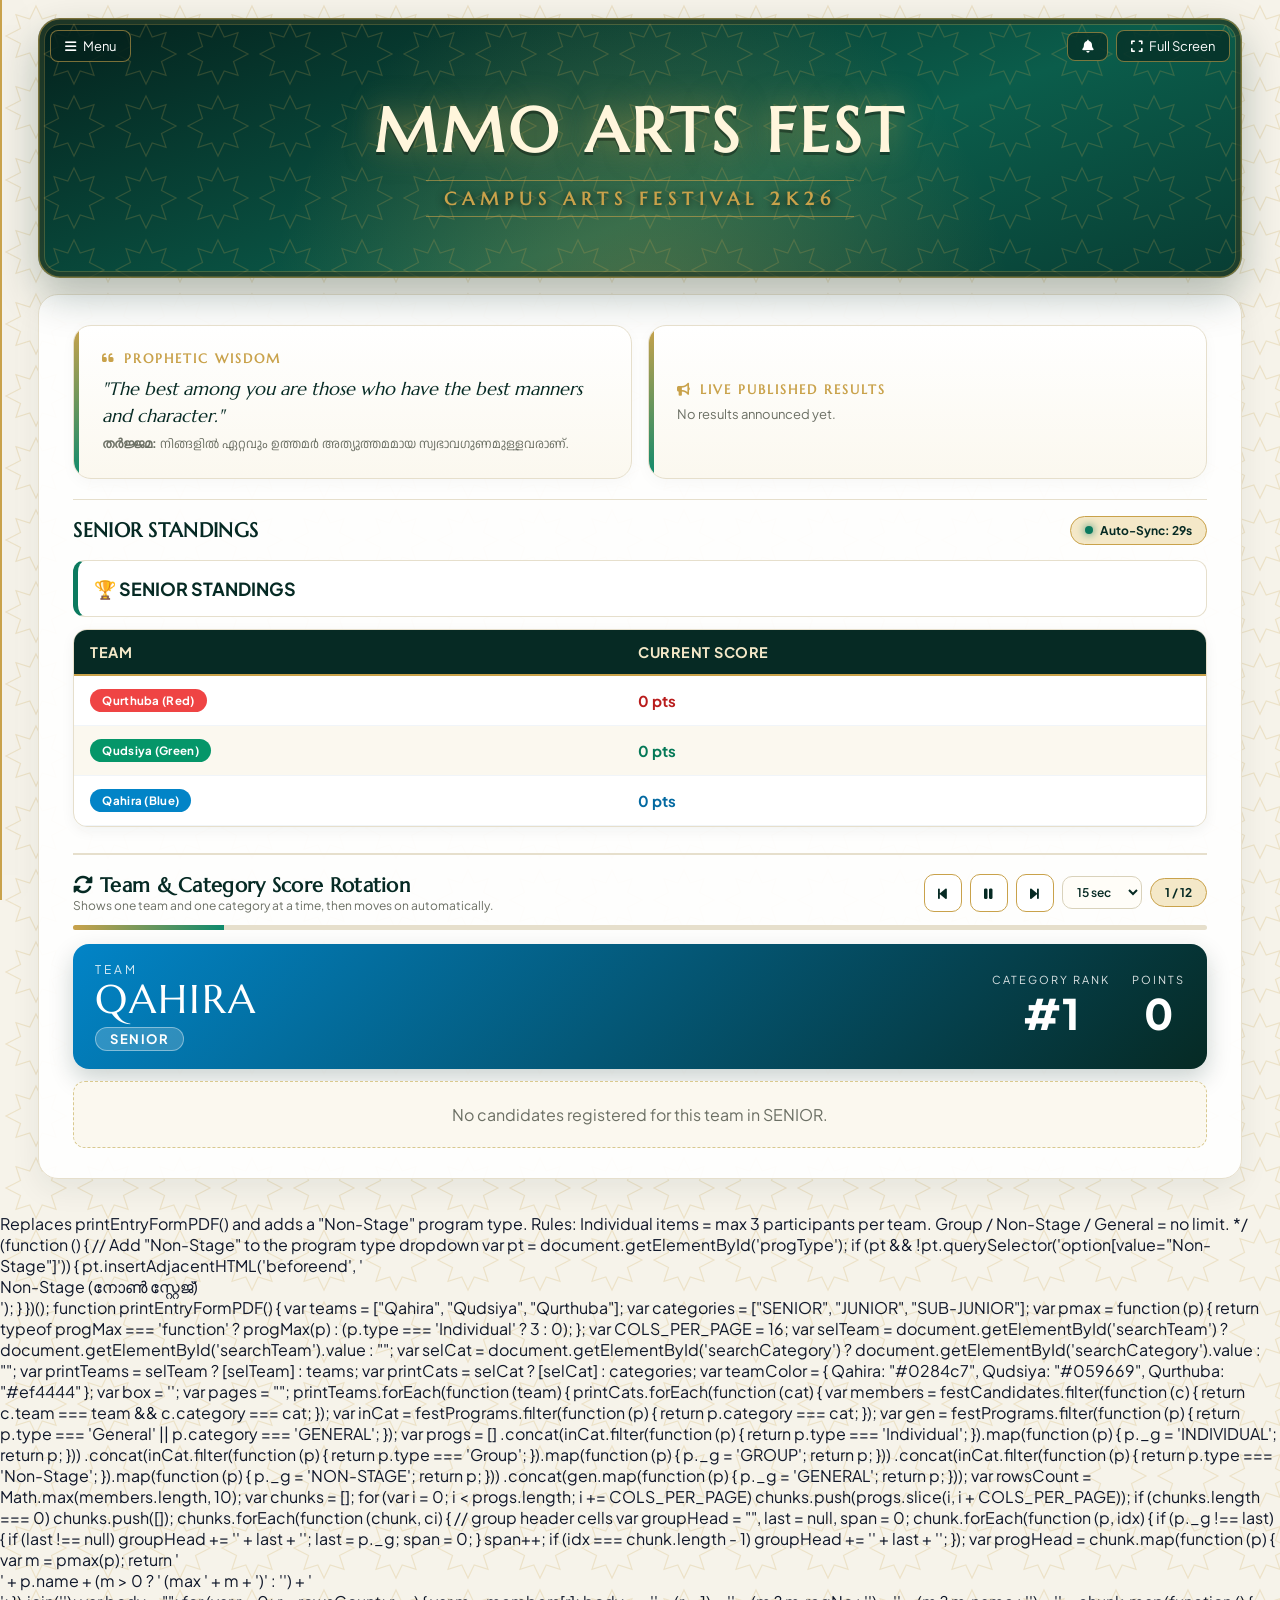
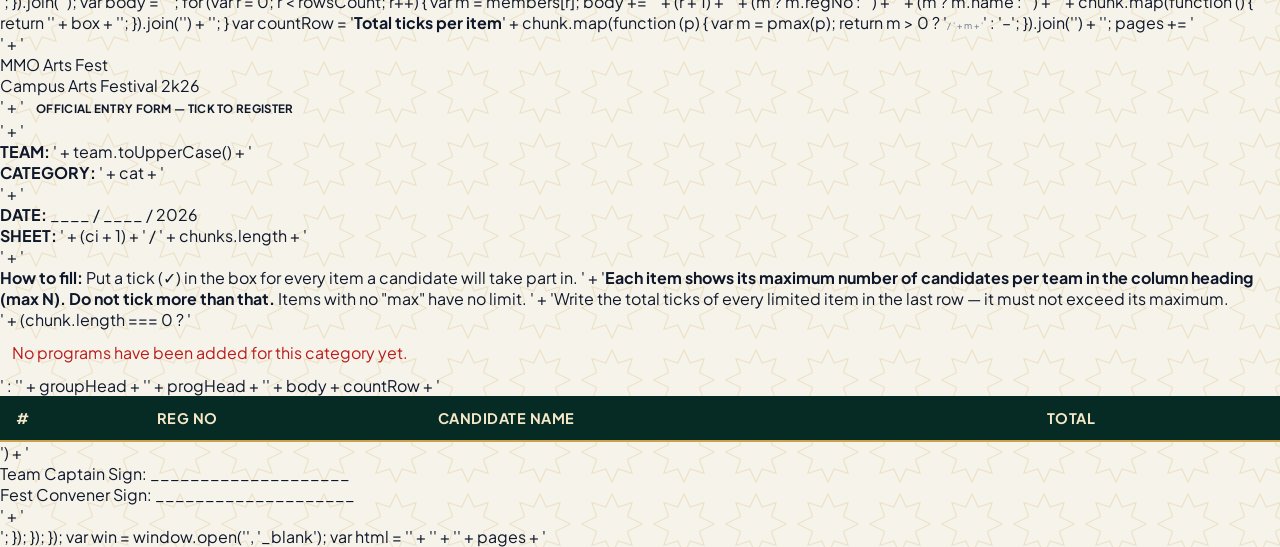
==== fest-site.html @ 20233832 "Add files via upload" ====
<!DOCTYPE html>
<html lang="en">
<head>
  <meta charset="UTF-8" />
  <meta name="viewport" content="width=device-width, initial-scale=1.0, maximum-scale=1.0, user-scalable=no" />
  <title>MMO Arts Fest 2k26</title>
  <link href="https://fonts.googleapis.com/css2?family=Anek+Malayalam:wght@700;800&family=Cinzel:wght@700&family=Gayathri:wght@700&family=Poppins:wght@300;400;500;600;700;800&display=swap" rel="stylesheet">
  <link rel="stylesheet" href="https://cdnjs.cloudflare.com/ajax/libs/font-awesome/6.5.0/css/all.min.css">
  <style>
@font-face{font-family:'CustomFestFont';src:url('custom-font.ttf') format('truetype'),url('ML-TTRavivarma.ttf') format('truetype');font-weight:bold;font-style:normal}
:root{--bg-main:#f8fafc;--bg-white:#fff;--panel-bg:#fff;--card-bg:#f1f5f9;--navy-dark:#0f172a;--navy-main:#1e3a8a;--navy-light:#0284c7;--navy-soft:#e0f2fe;--emerald-main:#059669;--emerald-light:#10b981;--border-color:#e2e8f0;--text-dark:#0f172a;--text-muted:#64748b;--team-qurthuba:#ef4444;--team-qudsiya:#059669;--team-qahira:#0284c7}
*{box-sizing:border-box;font-family:'Poppins',sans-serif;margin:0;padding:0}
html,body{width:100vw;min-height:100vh;background:var(--bg-main);color:var(--text-dark);overflow-x:hidden}
.app-wrapper{width:100vw;min-height:100vh;padding:14px;display:flex;flex-direction:column;max-width:1200px;margin:0 auto}
.top-header{position:relative;width:100%;min-height:180px;border-radius:16px;overflow:hidden;margin-bottom:16px;box-shadow:0 10px 30px rgba(15,23,42,.12);display:flex;flex-direction:column;align-items:center;justify-content:center;background:linear-gradient(135deg,rgba(15,23,42,.9) 0%,rgba(30,58,138,.85) 55%,rgba(6,78,59,.9) 100%),url('title-logo.png') center/cover no-repeat;color:#fff;border:1px solid var(--border-color);padding:25px 12px}
.header-controls{position:absolute;top:12px;left:12px;right:12px;display:flex;justify-content:space-between;align-items:center;z-index:10}
.icon-btn{font-size:13px;color:#fff;cursor:pointer;background:rgba(15,23,42,.55);padding:7px 14px;border-radius:8px;border:1px solid rgba(255,255,255,.3);transition:all .2s ease;display:flex;align-items:center;gap:7px;backdrop-filter:blur(8px)}
.icon-btn:hover{background:#fff;color:var(--navy-dark);font-weight:700}
.title-banner{text-align:center;margin-top:15px;z-index:2;display:flex;flex-direction:column;align-items:center}
.fest-title-malayalam{font-family:'CustomFestFont','Gayathri','Anek Malayalam',sans-serif;font-size:42px;font-weight:800;color:#fff;letter-spacing:1.5px;line-height:1.2;text-shadow:0 4px 18px rgba(0,0,0,.8),0 0 25px rgba(56,189,248,.6);margin:0}
.sub-fest-title{font-size:14px;font-weight:700;color:#38bdf8;letter-spacing:4px;text-transform:uppercase;margin-top:6px;font-family:'Cinzel',serif;text-shadow:0 2px 8px rgba(0,0,0,.8)}
.side-drawer{height:100%;width:0;position:fixed;z-index:1000;top:0;left:0;background:#fff;overflow-x:hidden;transition:.3s;padding-top:60px;box-shadow:10px 0 30px rgba(0,0,0,.15);border-right:1px solid var(--border-color)}
.side-drawer a{padding:15px 24px;text-decoration:none;font-size:14.5px;color:var(--navy-dark);display:flex;align-items:center;gap:12px;font-weight:600;border-bottom:1px solid #f1f5f9;transition:.2s}
.side-drawer a:hover{background:var(--navy-soft);color:var(--navy-main);padding-left:28px}
.side-drawer .close-btn{position:absolute;top:12px;right:20px;font-size:28px;color:var(--navy-dark);cursor:pointer}
.overlay{position:fixed;display:none;width:100vw;height:100vh;top:0;left:0;background:rgba(15,23,42,.5);z-index:999;backdrop-filter:blur(3px)}
.view-panel{display:none;background:var(--panel-bg);border-radius:16px;padding:22px;border:1px solid var(--border-color);box-shadow:0 4px 20px rgba(15,23,42,.05);margin-bottom:16px;width:100%}
.view-panel.active{display:block!important;animation:fadeIn .3s ease}
@keyframes fadeIn{from{opacity:0;transform:translateY(4px)}to{opacity:1;transform:translateY(0)}}
.dashboard-split{display:grid;grid-template-columns:repeat(auto-fit,minmax(300px,1fr));gap:16px;margin-bottom:20px}
.dashboard-card{background:var(--bg-white);color:var(--text-dark);padding:20px;border-radius:14px;border:1px solid var(--border-color);display:flex;flex-direction:column;justify-content:center;min-height:120px;box-shadow:0 4px 15px rgba(0,0,0,.03);position:relative;overflow:hidden}
.dashboard-card::after{content:"";position:absolute;top:0;left:0;width:4px;height:100%;background:linear-gradient(135deg,var(--navy-light),var(--emerald-main))}
.dashboard-card h4{font-size:13px;color:var(--navy-main);margin-bottom:8px;text-transform:uppercase;letter-spacing:1px;display:flex;align-items:center;gap:8px;font-weight:700}
.quote-text{font-size:13.5px;font-style:italic;line-height:1.5;margin-bottom:6px;color:#334155}
.quote-translation{font-size:12.5px;color:var(--text-muted);line-height:1.4;font-family:'Anek Malayalam',sans-serif}
.result-program{font-size:16px;font-weight:700;color:var(--navy-dark)}
.result-cat{font-size:12.5px;color:var(--emerald-main);font-weight:600;margin:3px 0}
.result-winner{font-size:13.5px;color:#1e293b}
.official-tabs{display:flex;gap:8px;margin-bottom:20px;overflow-x:auto;padding-bottom:8px;border-bottom:2px solid #f1f5f9}
.tab-btn{background:#f8fafc;color:var(--text-muted);border:1px solid var(--border-color);padding:9px 18px;border-radius:10px;cursor:pointer;font-size:13.5px;font-weight:600;white-space:nowrap;transition:.2s}
.tab-btn.active,.tab-btn:hover{background:var(--navy-main);color:#fff;border-color:var(--navy-main);box-shadow:0 4px 12px rgba(30,58,138,.2)}
.official-tab-content{display:none}
.official-tab-content.active{display:block}
.team-badge-qurthuba{background:#fee2e2;color:#b91c1c;border:1px solid #fca5a5}
.team-badge-qudsiya{background:#d1fae5;color:#047857;border:1px solid #6ee7b7}
.team-badge-qahira{background:#e0f2fe;color:#0369a1;border:1px solid #7dd3fc}
.table-responsive{width:100%;overflow-x:auto;margin-top:12px;border-radius:12px;border:1px solid var(--border-color);background:var(--bg-white)}
table{width:100%;border-collapse:collapse;text-align:left}
th,td{border-bottom:1px solid #f1f5f9;padding:12px 14px;font-size:13.5px}
th{background:#f8fafc;color:var(--navy-main);font-weight:700;text-transform:uppercase;font-size:11.5px;letter-spacing:.5px}
tr:nth-child(even){background:#fafafa}
tr:hover{background:#f0fdf4}
.matrix-table th,.matrix-table td{border:1px solid var(--border-color);text-align:center;white-space:nowrap}
.matrix-table th.sticky-col,.matrix-table td.sticky-col{position:sticky;left:0;background:#fff;z-index:2;text-align:left}
.matrix-table th.sticky-col{background:#f8fafc;z-index:3}
.matrix-table tr:hover td.sticky-col{background:#f0fdf4}
.form-grid{display:grid;grid-template-columns:repeat(auto-fit,minmax(210px,1fr));gap:12px;margin-bottom:12px}
.search-row{display:flex;gap:10px;flex-wrap:wrap;margin-bottom:15px}
.search-row input,.search-row select{flex:1;min-width:150px}
input,select,textarea{width:100%;padding:10px 14px;margin-bottom:12px;background:#fff;border:1.5px solid #cbd5e1;color:var(--navy-dark);border-radius:8px;font-size:13.5px;outline:none;transition:.2s}
input:focus,select:focus,textarea:focus{border-color:var(--navy-light);box-shadow:0 0 8px rgba(2,132,199,.2)}
button.btn{width:100%;padding:11px;background:var(--navy-main);color:#fff;border:none;border-radius:8px;font-weight:600;cursor:pointer;font-size:13.5px;margin-bottom:8px;transition:all .2s}
button.btn:hover{background:var(--navy-dark);transform:translateY(-1px)}
button.btn-success{background:var(--emerald-main);color:#fff}
button.btn-success:hover{background:#047857}
button.btn-danger{background:#ef4444;color:#fff}
button.btn-danger:hover{background:#dc2626}
.badge{display:inline-block;padding:4px 12px;border-radius:12px;font-size:11.5px;font-weight:700}
.report-box{background:#f8fafc;padding:18px;border-radius:12px;margin-bottom:16px;border:1px solid var(--border-color)}
.badge-timer{background:var(--navy-soft);border:1px solid #bae6fd;color:var(--navy-main);padding:6px 14px;border-radius:20px;font-size:12px;font-weight:700;display:inline-flex;align-items:center;gap:7px}
.live-pulse{width:8px;height:8px;background:var(--emerald-main);border-radius:50%;display:inline-block;box-shadow:0 0 8px var(--emerald-main)}
.poster-modal{position:fixed;top:0;left:0;width:100vw;height:100vh;background:rgba(15,23,42,.85);z-index:2000;display:none;align-items:center;justify-content:center;padding:14px;backdrop-filter:blur(5px)}
.poster-modal-dialog{background:#fff;width:100%;max-width:1000px;max-height:92vh;border-radius:16px;overflow-y:auto;box-shadow:0 25px 50px -12px rgba(0,0,0,.35);display:flex;flex-direction:column;position:relative}
.poster-modal-header{padding:16px 20px;border-bottom:1px solid var(--border-color);display:flex;justify-content:space-between;align-items:center;position:sticky;top:0;background:#fff;z-index:10}
.poster-modal-body{padding:20px;display:grid;grid-template-columns:1fr 1fr;gap:20px}
@media(max-width:820px){.poster-modal-body{grid-template-columns:1fr}}
.model-selector-bar{display:grid;grid-template-columns:repeat(auto-fit,minmax(90px,1fr));gap:8px;margin-bottom:14px}
.model-btn{padding:8px 6px;font-size:12px;font-weight:700;border:1.5px solid #cbd5e1;border-radius:8px;background:#f8fafc;color:var(--navy-dark);cursor:pointer;text-align:center;transition:all .2s ease}
.model-btn.active{border-color:var(--navy-main);background:var(--navy-main);color:#fff;box-shadow:0 4px 10px rgba(30,58,138,.25)}
.preview-stage{background:#0f172a;border-radius:12px;padding:12px;display:flex;flex-direction:column;align-items:center;justify-content:center}
#posterCanvas{max-width:100%;height:auto;max-height:480px;border-radius:8px;box-shadow:0 10px 25px rgba(0,0,0,.4)}

</style>
  <style>
/* Meelad Fest 2k26 visual upgrade. Link this file after your existing styles. */
@import url('https://fonts.googleapis.com/css2?family=Marcellus&family=Plus+Jakarta+Sans:wght@400;500;600;700;800&display=swap');

:root {
  --bg-main: #f6f3ea;
  --navy-dark: #062a24;
  --navy-main: #0b5d4b;
  --navy-light: #0e8a6d;
  --navy-soft: #e3f3ec;
  --emerald-main: #0b7a5f;
  --gold: #c9a24b;
  --gold-soft: #f4e8c8;
  --border-color: #e6dfcc;
  --text-muted: #6b6f64;
  --star: url("data:image/svg+xml,%3Csvg xmlns='http://www.w3.org/2000/svg' width='72' height='72' viewBox='0 0 72 72'%3E%3Cpath d='M36 6l6.2 13.1L56 14.6l-4.5 13.9L66 36l-14.5 7.5L56 57.4l-13.8-4.5L36 66l-6.2-13.1L16 57.4l4.5-13.9L6 36l14.5-7.5L16 14.6l13.8 4.5z' fill='none' stroke='%23c9a24b' stroke-opacity='.22' stroke-width='1.2'/%3E%3C/svg%3E");
}

* { font-family: 'Plus Jakarta Sans', 'Poppins', sans-serif; }
html, body {
  background-color: var(--bg-main);
  background-image: var(--star);
  background-size: 72px 72px;
}

/* ---------- Header: the one bold moment ---------- */
.top-header {
  min-height: 230px;
  border: 0;
  border-radius: 22px;
  background:
    var(--star),
    radial-gradient(circle at 50% 120%, rgba(201,162,75,.35), transparent 55%),
    linear-gradient(160deg, #04211c 0%, #0b5d4b 60%, #083d33 100%),
    url('title-logo.png') center/cover no-repeat;
  background-size: 72px 72px, auto, auto, cover;
  box-shadow: 0 18px 40px rgba(6,42,36,.28), inset 0 0 0 1.5px rgba(201,162,75,.55), inset 0 0 0 6px rgba(6,42,36,.6), inset 0 0 0 7px rgba(201,162,75,.3);
}
.fest-title-malayalam {
  font-family: 'Marcellus', serif;
  text-transform: uppercase;
  letter-spacing: 4px;
  font-size: clamp(34px, 8vw, 62px);
  color: #fff6dc;
  text-shadow: 0 3px 0 rgba(0,0,0,.35), 0 0 30px rgba(201,162,75,.55);
}
.sub-fest-title {
  font-family: 'Marcellus', serif;
  color: var(--gold);
  font-size: clamp(13px, 3.4vw, 18px);
  letter-spacing: 6px;
  padding: 6px 18px;
  border-top: 1px solid rgba(201,162,75,.6);
  border-bottom: 1px solid rgba(201,162,75,.6);
  margin-top: 12px;
}
.icon-btn { border-color: rgba(201,162,75,.6); background: rgba(4,33,28,.6); }
.icon-btn:hover { background: var(--gold); color: #062a24; }

/* ---------- Drawer ---------- */
.side-drawer { background: #062a24; border-right: 2px solid var(--gold); }
.side-drawer a { color: #f4e8c8; border-bottom: 1px solid rgba(201,162,75,.18); }
.side-drawer a:hover { background: rgba(201,162,75,.15); color: #fff; }
.side-drawer .close-btn { color: var(--gold); }

/* ---------- Panels & cards ---------- */
.view-panel {
  border: 1px solid var(--border-color);
  border-radius: 20px;
  background: rgba(255,255,255,.92);
  box-shadow: 0 10px 30px rgba(6,42,36,.07);
}
.dashboard-card {
  border-radius: 18px;
  border: 1px solid var(--border-color);
  background: linear-gradient(180deg, #fff, #fbf8ef);
}
.dashboard-card::after { width: 5px; background: linear-gradient(var(--gold), var(--navy-light)); }
.dashboard-card h4 { color: var(--gold); font-family: 'Marcellus', serif; letter-spacing: 2px; }
.quote-text { font-family: 'Marcellus', serif; font-size: 16px; color: var(--navy-dark); }
h3 { font-family: 'Marcellus', serif; letter-spacing: .3px; }

/* ---------- Tabs & buttons ---------- */
.tab-btn { background: #fff; border-radius: 999px; }
.tab-btn.active, .tab-btn:hover {
  background: var(--navy-main);
  border-color: var(--gold);
  box-shadow: 0 6px 14px rgba(11,93,75,.28);
}
button.btn { background: linear-gradient(135deg, var(--navy-main), var(--navy-light)); border-radius: 10px; letter-spacing: .2px; }
button.btn:hover { background: linear-gradient(135deg, var(--navy-dark), var(--navy-main)); box-shadow: 0 8px 18px rgba(6,42,36,.25); }
button.btn-success { background: linear-gradient(135deg, #b8902f, var(--gold)); color: #1d1500; }
button.btn-success:hover { background: linear-gradient(135deg, #a07d24, #b8902f); }
button:focus-visible, input:focus-visible, select:focus-visible, a:focus-visible { outline: 3px solid var(--gold); outline-offset: 2px; }

/* ---------- Inputs ---------- */
input, select, textarea { border: 1.5px solid #d9d2bb; background: #fffdf8; border-radius: 10px; }
input:focus, select:focus, textarea:focus { border-color: var(--gold); box-shadow: 0 0 0 4px rgba(201,162,75,.2); }
.report-box { background: #fbf8ef; border: 1px dashed #d9c98f; border-radius: 16px; }

/* ---------- Tables ---------- */
.table-responsive { border-radius: 14px; border: 1px solid var(--border-color); box-shadow: 0 4px 14px rgba(6,42,36,.05); }
th { background: var(--navy-dark); color: var(--gold-soft); border-bottom: 2px solid var(--gold); }
tr:nth-child(even) { background: #fbf8ef; }
tr:hover { background: var(--navy-soft); }
.matrix-table th, .matrix-table td { border-color: #eee7d2; }
.matrix-table th.sticky-col { background: var(--navy-dark); }
.matrix-table td.sticky-col { background: #fff; }

/* ---------- Badges: team colours made richer ---------- */
.badge { border-radius: 999px; padding: 4px 12px; letter-spacing: .3px; }
.team-badge-qurthuba { background: #ef4444; color: #fff; border: 0; }
.team-badge-qudsiya  { background: #059669; color: #fff; border: 0; }
.team-badge-qahira   { background: #0284c7; color: #fff; border: 0; }
.badge-timer { background: var(--gold-soft); border-color: var(--gold); color: var(--navy-dark); }
.live-pulse { animation: pulse 1.6s ease-out infinite; }
@keyframes pulse { 0% { box-shadow: 0 0 0 0 rgba(11,122,95,.6); } 100% { box-shadow: 0 0 0 10px rgba(11,122,95,0); } }

/* ---------- Poster studio ---------- */
.poster-modal-dialog { border-radius: 20px; border: 2px solid var(--gold); }
.model-btn.active { background: var(--navy-main); border-color: var(--gold); }
.preview-stage { background: #04211c; }

@media (max-width: 600px) {
  .app-wrapper { padding: 10px; }
  .view-panel { padding: 16px; }
}
@media (prefers-reduced-motion: reduce) { .live-pulse, .view-panel.active { animation: none; } }

/* ===== Desktop / full-screen layout ===== */
html, body { width: 100%; }
.app-wrapper { max-width: none; width: 100%; padding: 18px clamp(14px, 3vw, 56px); }
@media (min-width: 1024px) {
  .top-header { min-height: 270px; }
  .view-panel { padding: 30px 34px; }
  th, td { font-size: 14.5px; padding: 13px 16px; }
  .dashboard-card { min-height: 150px; padding: 24px 28px; }
  .quote-text { font-size: 18px; }
  .result-program { font-size: 20px; }
  .form-grid { grid-template-columns: repeat(auto-fit, minmax(260px, 1fr)); }
}
@media (min-width: 1600px) { th, td { font-size: 16px; } }

/* ===== Rotation panel ===== */
.rot-btn { width: 38px; height: 38px; border-radius: 10px; border: 1px solid var(--gold); background: #fff; color: var(--navy-dark); cursor: pointer; font-size: 14px; }
.rot-btn:hover { background: var(--navy-main); color: #fff; }
.rot-progress { height: 5px; background: #e6dfcc; border-radius: 4px; overflow: hidden; margin-bottom: 14px; }
.rot-progress #rotBar { height: 100%; width: 0; background: linear-gradient(90deg, var(--gold), var(--navy-light)); transition: width 1s linear; }
.rot-wrap { max-height: 66vh; overflow: auto; }
.rot-wrap th { position: sticky; top: 0; z-index: 2; }
.rot-wrap th.sticky-col { z-index: 4; }
.rot-pl { display: block; font-size: 10px; color: var(--emerald-main); font-weight: 700; }
.rot-empty { padding: 22px; text-align: center; color: var(--text-muted); background: #fbf8ef; border-radius: 12px; border: 1px dashed #d9c98f; }

/* ===== Poster studio ===== */
.poster-modal-dialog { max-width: 1240px; }
.poster-modal-body { grid-template-columns: minmax(340px, 1fr) minmax(360px, 1fr); }
.preview-stage { position: sticky; top: 70px; align-self: start; }
.pm-box { background: #fbf8ef; border: 1px dashed #d9c98f; border-radius: 12px; padding: 12px; margin: 6px 0 12px; }
.pm-box input[type=file] { padding: 7px; margin-bottom: 8px; background: #fff; }
.pm-grid { display: grid; grid-template-columns: 1fr 1fr; gap: 8px 12px; margin-top: 8px; }
.pm-grid label { font-size: 11.5px; font-weight: 600; color: var(--text-muted); }
.pm-grid input[type=range] { padding: 0; margin: 4px 0 0; }
.pm-grid select { padding: 6px 8px; margin: 4px 0 0; }

/* ===== Entries tab & small popup ===== */
.ent-wrap { max-height: 68vh; overflow: auto; }
.ent-wrap th { position: sticky; top: 0; z-index: 2; }
.ent-wrap th.sticky-col { z-index: 4; }
.ent-cb { width: 22px; height: 22px; margin: 0; cursor: pointer; accent-color: #0b7a5f; }
.ent-cb:disabled { cursor: not-allowed; opacity: .35; }
.mini-modal { position: fixed; inset: 0; background: rgba(6,42,36,.6); z-index: 3000; display: none; align-items: center; justify-content: center; padding: 14px; backdrop-filter: blur(4px); }
.mini-card { background: #fff; border-radius: 16px; padding: 22px; width: 100%; max-width: 460px; border: 2px solid var(--gold); }

/* ===== Vertical item names (rotation / matrix) ===== */
.matrix-table th.vt { min-width: 0; width: 46px; height: 150px; padding: 8px 4px; vertical-align: bottom; background: var(--navy-dark); color: var(--gold-soft); }
.matrix-table th.vt div { writing-mode: vertical-rl; transform: rotate(180deg); margin: 0 auto; max-height: 150px; overflow: hidden; font-size: 12px; font-weight: 700; letter-spacing: .3px; text-transform: none; white-space: nowrap; }
.rot-wrap .matrix-table td { padding: 8px 6px; }
.rot-wrap .matrix-table th, .rot-wrap .matrix-table td { white-space: normal; }
.rot-wrap .matrix-table td.sticky-col { white-space: nowrap; }

/* ===== Result entry, program list, schedule ===== */
.pts-box { background: #fff; border: 1px solid var(--border-color); border-radius: 10px; padding: 8px 12px; margin-top: 4px; }
.pts-box summary { cursor: pointer; font-size: 13px; font-weight: 700; color: var(--navy-main); }
.pts-grid { display: grid; grid-template-columns: repeat(3, 1fr); gap: 8px 14px; margin-top: 10px; }
.pts-grid label { font-size: 12px; font-weight: 600; color: var(--text-muted); }
.pts-grid input { margin: 3px 0 0; padding: 6px 10px; }
#programListBox .c, #scheduleBox .c { text-align: center; }
#programListBox h3, #scheduleBox h3 { background: var(--navy-soft); border-left: 4px solid var(--gold); padding: 8px 14px; margin: 18px 0 8px; font-size: 15px; color: var(--navy-dark); border-radius: 0 8px 8px 0; }

</style>
</head>
<body>

<div id="drawerOverlay" class="overlay" onclick="closeNav()"></div>
<div id="sideNav" class="side-drawer">
  <span class="close-btn" onclick="closeNav()">&times;</span>
  <a href="javascript:void(0)" onclick="showView('dashboardView')"><i class="fa-solid fa-chart-line"></i> Category Standings</a>
  <a href="javascript:void(0)" onclick="showView('pointTableView')"><i class="fa-solid fa-trophy"></i> Point Table &amp; Leaderboard</a>
  <a href="javascript:void(0)" onclick="showView('officialView')"><i class="fa-solid fa-user-shield"></i> Official Portal (Admin)</a>
  <a href="javascript:void(0)" onclick="showView('programListView')"><i class="fa-solid fa-list-check"></i> Program List</a>
  <a href="javascript:void(0)" onclick="showView('scheduleView')"><i class="fa-solid fa-calendar-days"></i> Schedule</a>
  <a href="javascript:void(0)" onclick="showView('toppersView')"><i class="fa-solid fa-crown"></i> Toppers</a>
  <a href="javascript:void(0)" onclick="showView('notificationsView')"><i class="fa-solid fa-bell"></i> Notifications <span id="notifBadge" class="notif-badge" style="display:none"></span></a>
  <a href="javascript:void(0)" onclick="showView('teamView')"><i class="fa-solid fa-users"></i> Registered Candidates</a>
</div>

<div class="app-wrapper">
  <div class="top-header">
    <div class="header-controls">
      <div class="icon-btn" onclick="openNav()"><i class="fa-solid fa-bars"></i> Menu</div>
      <div class="icon-btn" onclick="toggleFullScreen()"><i class="fa-solid fa-expand" id="fsIcon"></i> Full Screen</div>
    </div>
    <div class="title-banner">
      <h1 class="fest-title-malayalam">MMO Arts Fest</h1>
      <div class="sub-fest-title">Campus Arts Festival 2k26</div>
    </div>
  </div>

  <!-- 1. DASHBOARD -->
  <div id="dashboardView" class="view-panel active">
    <div class="dashboard-split">
      <div class="dashboard-card">
        <h4><i class="fa-solid fa-quote-left"></i> Prophetic Wisdom</h4>
        <div id="quoteDisplay">
          <div class="quote-text">"The best among you are those who have the best manners and character."</div>
          <div class="quote-translation"><b>തർജ്ജമ:</b> നിങ്ങളിൽ ഏറ്റവും ഉത്തമർ അത്യുത്തമമായ സ്വഭാവഗുണമുള്ളവരാണ്.</div>
        </div>
      </div>
      <div class="dashboard-card">
        <h4><i class="fa-solid fa-bullhorn"></i> Live Published Results</h4>
        <div id="announcedDisplay"><div class="result-program">Loading live cloud data...</div></div>
      </div>
    </div>
    <hr style="margin:16px 0;border:0;border-top:1px solid var(--border-color);">
    <div style="display:flex;justify-content:space-between;align-items:center;margin-bottom:15px;flex-wrap:wrap;gap:10px;">
      <h3 id="displayHeaderTitle" style="color:var(--navy-dark);font-size:1.25rem;font-weight:700;">Category Marksheet Carousel</h3>
      <span class="badge-timer" id="rotatorTimerBadge"><span class="live-pulse"></span> Auto-Sync: 30s</span>
    </div>
    <div id="carouselCardContainer"><p style="color:var(--text-muted);">Synchronizing with cloud database...</p></div>
    <hr style="margin:26px 0 18px 0;border:0;border-top:2px solid var(--border-color);">
    <div style="display:flex;justify-content:space-between;align-items:center;margin-bottom:12px;flex-wrap:wrap;gap:10px;">
      <div>
        <h3 style="color:var(--navy-dark);font-size:1.25rem;font-weight:700;"><i class="fa-solid fa-rotate"></i> Team &amp; Category Score Rotation</h3>
        <p style="font-size:12px;color:var(--text-muted);">Shows one team and one category at a time, then moves on automatically.</p>
      </div>
      <div style="display:flex;gap:8px;align-items:center;flex-wrap:wrap;">
        <button class="rot-btn" onclick="rotPrev()" title="Previous"><i class="fa-solid fa-backward-step"></i></button>
        <button class="rot-btn" id="rotPauseBtn" onclick="rotTogglePause()" title="Pause / Play"><i class="fa-solid fa-pause"></i></button>
        <button class="rot-btn" onclick="rotNext()" title="Next"><i class="fa-solid fa-forward-step"></i></button>
        <select id="rotSpeed" onchange="rotSetSpeed(this.value)" style="margin:0;padding:7px 10px;width:auto;font-size:12px;font-weight:600;">
          <option value="10">10 sec</option><option value="15" selected>15 sec</option><option value="20">20 sec</option><option value="30">30 sec</option><option value="45">45 sec</option>
        </select>
        <span class="badge-timer" id="rotCount">1 / 12</span>
      </div>
    </div>
    <div class="rot-progress"><div id="rotBar"></div></div>
    <div id="studentProgramMatrixContainer"></div>
  </div>

  <!-- 2. POINT TABLE -->
  <div id="pointTableView" class="view-panel">
    <h3 style="margin-bottom:14px;color:var(--navy-dark);font-size:1.3rem;"><i class="fa-solid fa-trophy"></i> Grand Team Leaderboard</h3>
    <div id="teamPointsTable" class="table-responsive"></div>
    <hr style="margin:22px 0;border:0;border-top:1px solid var(--border-color);">
    <h3 style="margin-bottom:14px;color:var(--navy-dark);font-size:1.3rem;"><i class="fa-solid fa-layer-group"></i> Category-Wise Breakdown Tables</h3>
    <div id="categoryBreakdownTables"></div>
    <hr style="margin:22px 0;border:0;border-top:1px solid var(--border-color);">
    <h3 style="margin-bottom:8px;"><i class="fa-solid fa-magnifying-glass"></i> Student Score Lookup</h3>
    <input type="text" id="studentRegNo" placeholder="Enter Registration No (e.g. MMOSA01)">
    <button class="btn" onclick="lookupResult()"><i class="fa-solid fa-search"></i> Search Score</button>
    <div id="studentResultBox" style="margin-top:10px;"></div>
  </div>

  <!-- 3. ADMIN PORTAL -->
  <div id="officialView" class="view-panel">
    <h3 style="margin-bottom:4px;color:var(--navy-dark);font-size:1.3rem;"><i class="fa-solid fa-user-shield"></i> Official Management Portal</h3>
    <p style="font-size:12px;color:var(--text-muted);margin-bottom:18px;">Admin access to enter and manage programs, candidates, and live scores across all devices.</p>

    <div id="officialAuth">
      <input type="text" id="officialUser" placeholder="Admin Username">
      <input type="password" id="officialPass" placeholder="Admin Password">
      <button class="btn" onclick="authOfficial()"><i class="fa-solid fa-right-to-bracket"></i> Login as Admin</button>
      <div id="officialLoginErr" style="color:#ef4444;font-size:12px;margin-top:8px;"></div>
    </div>

    <div id="officialContent" style="display:none;">
      <div style="display:flex;justify-content:space-between;align-items:center;margin-bottom:18px;flex-wrap:wrap;gap:8px;">
        <span class="badge" style="background:#059669;color:#fff;">🔑 Admin Mode Active</span>
        <div style="display:flex;gap:8px;">
          <button onclick="openPrintCenter()" style="padding:7px 14px;font-size:12px;background:#c9a24b;color:#1d1500;border:none;border-radius:8px;cursor:pointer;font-weight:700;"><i class="fa-solid fa-print"></i> Print Center</button>
          <button onclick="printAllData()" style="padding:7px 14px;font-size:12px;background:#0b5d4b;color:#fff;border:none;border-radius:8px;cursor:pointer;font-weight:600;"><i class="fa-solid fa-print"></i> Print All Data</button>
          <button onclick="syncToCloud()" style="padding:7px 14px;font-size:12px;background:var(--emerald-main);color:#fff;border:none;border-radius:8px;cursor:pointer;font-weight:600;"><i class="fa-solid fa-cloud-arrow-up"></i> Save to Cloud</button>
          <button onclick="logoutOfficial()" style="padding:7px 14px;font-size:12px;background:#ef4444;color:#fff;border:none;border-radius:8px;cursor:pointer;font-weight:600;">Logout</button>
        </div>
      </div>

      <div class="official-tabs">
        <button class="tab-btn active" onclick="openOfficialSubTab('tabPrograms')"><i class="fa-solid fa-list-check"></i> Programs</button>
        <button class="tab-btn" onclick="openOfficialSubTab('tabCandidates')"><i class="fa-solid fa-user-plus"></i> Candidates</button>
        <button class="tab-btn" onclick="openOfficialSubTab('tabEntries')"><i class="fa-solid fa-square-check"></i> Entries</button>
        <button class="tab-btn" onclick="openOfficialSubTab('tabSchedule')"><i class="fa-solid fa-calendar-days"></i> Schedule</button>
        <button class="tab-btn" onclick="openOfficialSubTab('tabJudges')"><i class="fa-solid fa-scale-balanced"></i> Judges</button>
        <button class="tab-btn" onclick="openOfficialSubTab('tabResult')"><i class="fa-solid fa-square-poll-vertical"></i> Result</button>
        <button class="tab-btn" onclick="openOfficialSubTab('tabAnnounce')"><i class="fa-solid fa-bullhorn"></i> Announce</button>
        <button class="tab-btn" onclick="openOfficialSubTab('tabAnalytics')"><i class="fa-solid fa-chart-pie"></i> Analytics</button>
        <button class="tab-btn" onclick="openOfficialSubTab('tabPointTable')"><i class="fa-solid fa-trophy"></i> Point Table</button>
      </div>

      <div id="tabPrograms" class="official-tab-content active">
        <div class="report-box">
          <h4 style="color:var(--navy-dark);margin-bottom:10px;"><i class="fa-solid fa-plus-circle"></i> Add Competition Program</h4>
          <div class="form-grid">
            <div>
              <label style="font-size:12px;color:var(--text-muted);">Program Type:</label>
              <select id="progType" onchange="toggleCategorySelect()">
                <option value="Individual">Individual (വ്യക്തിഗതം)</option>
                <option value="Group">Group (ഗ്രൂപ്പ് ഇനം)</option>
                <option value="Non-Stage">Non-Stage (നോൺ സ്റ്റേജ്)</option>
                <option value="General">General (ഓൾ ടീം / ജനറൽ ഗ്രൂപ്പ്)</option>
              </select>
            </div>
            <div id="progCatWrapper">
              <label style="font-size:12px;color:var(--text-muted);">Category:</label>
              <select id="progCategory">
                <option value="SENIOR">Senior</option>
                <option value="JUNIOR">Junior</option>
                <option value="SUB-JUNIOR">Sub-Junior</option>
              </select>
            </div>
          </div>
          <label style="font-size:12px;color:var(--text-muted);">Max participants per team (leave blank = default: Individual 3, others no limit; 0 = no limit):</label>
          <input type="number" id="progMax" min="0" placeholder="e.g. 3">
          <div id="programRowsContainer">
            <div class="program-input-row" style="display:flex;gap:8px;margin-bottom:8px;">
              <input type="text" class="prog-name-input" placeholder="Enter Program Name (e.g. Qira'at, Quiz, Madih, Duff)">
            </div>
          </div>
          <div style="display:flex;gap:10px;">
            <button class="btn" type="button" onclick="addMoreProgramRow()" style="background:#e2e8f0;color:var(--navy-dark);"><i class="fa-solid fa-plus"></i> + Add More</button>
            <button class="btn btn-success" type="button" onclick="savePrograms()"><i class="fa-solid fa-save"></i> Save Programs</button>
          </div>
        </div>
        <h4 style="color:var(--navy-dark);margin:18px 0 8px 0;">📋 Listed Competition Programs</h4>
        <button class="btn" style="width:auto;padding:8px 18px;" onclick="printReport(['programs'])"><i class="fa-solid fa-print"></i> Print Program List</button>
        <div id="programsListTable" class="table-responsive"></div>
      </div>

      <div id="tabCandidates" class="official-tab-content">
        <div class="report-box">
          <h4 style="color:var(--navy-dark);margin-bottom:6px;"><i class="fa-solid fa-users"></i> Add Multiple Candidates / Members</h4>
          <p style="font-size:12px;color:var(--text-muted);margin-bottom:14px;">Select the Category and Team below. The registration numbers will automatically update. Type all candidate names and click <b>Save All Members</b>.</p>
          <div class="form-grid">
            <div>
              <label style="font-size:12px;font-weight:700;color:var(--navy-dark);">1. Select Category:</label>
              <select id="candCategory" onchange="refreshCandidateRowsReg()">
                <option value="SENIOR">Senior (S)</option>
                <option value="JUNIOR">Junior (J)</option>
                <option value="SUB-JUNIOR">Sub-Junior (SJ)</option>
              </select>
            </div>
            <div>
              <label style="font-size:12px;font-weight:700;color:var(--navy-dark);">2. Select Team:</label>
              <select id="candTeam" onchange="refreshCandidateRowsReg()">
                <option value="Qahira">Qahira (ഖാഹിറ) - A (Blue)</option>
                <option value="Qudsiya">Qudsiya (ഖുദ്‌സിയ) - B (Green)</option>
                <option value="Qurthuba">Qurthuba (ഖുർത്തുബ) - C (Red)</option>
              </select>
            </div>
          </div>
          <div style="background:#fff;border:1.5px solid var(--border-color);border-radius:12px;padding:14px;margin-bottom:14px;">
            <div style="display:flex;justify-content:space-between;align-items:center;margin-bottom:10px;">
              <label style="font-size:13px;font-weight:700;color:var(--navy-main);">Candidate Names &amp; Auto Reg Numbers:</label>
              <button type="button" onclick="addCandidateRow()" style="background:#e0f2fe;color:var(--navy-main);font-weight:700;border:1px solid #bae6fd;border-radius:6px;padding:5px 12px;font-size:12.5px;cursor:pointer;"><i class="fa-solid fa-plus"></i> + Add More Member</button>
            </div>
            <div id="candidateRowsContainer"></div>
          </div>
          <div style="display:flex;gap:10px;flex-wrap:wrap;">
            <button class="btn btn-success" style="flex:1;min-width:180px;" onclick="saveBatchCandidates()"><i class="fa-solid fa-save"></i> Save All Members</button>
            <button class="btn" style="background:var(--navy-main);flex:1;min-width:180px;" onclick="printTeamListPDF()"><i class="fa-solid fa-print"></i> Print Full Team List</button>
            <button class="btn" style="background:#0284c7;flex:1;min-width:180px;" onclick="printEntryFormPDF()"><i class="fa-solid fa-file-signature"></i> Print Entry Form</button>
          </div>
        </div>
        <h4 style="color:var(--navy-dark);margin:18px 0 8px 0;">👥 Registered Candidates Directory</h4>
        <div id="candidatesListTable" class="table-responsive"></div>
      </div>

      <div id="tabEntries" class="official-tab-content">
        <div class="report-box">
          <h4 style="color:var(--navy-dark);margin-bottom:6px;"><i class="fa-solid fa-square-check"></i> Candidate Program Entries</h4>
          <p style="font-size:12px;color:var(--text-muted);margin-bottom:14px;">Copy the ticks from each team's entry form. A program that has reached its maximum for that team is locked. Click <b>Save Entries</b> when finished.</p>
          <div class="form-grid">
            <div><label style="font-size:12px;font-weight:700;">Team:</label>
              <select id="entTeam" onchange="renderEntriesTab()"><option value="Qahira">Qahira (Blue)</option><option value="Qudsiya">Qudsiya (Green)</option><option value="Qurthuba">Qurthuba (Red)</option></select></div>
            <div><label style="font-size:12px;font-weight:700;">Category:</label>
              <select id="entCat" onchange="renderEntriesTab()"><option value="SENIOR">Senior</option><option value="JUNIOR">Junior</option><option value="SUB-JUNIOR">Sub-Junior</option></select></div>
          </div>
          <div id="entriesTable" class="table-responsive ent-wrap"></div>
          <div style="display:flex;gap:14px;flex-wrap:wrap;align-items:center;margin-top:12px;">
            <button class="btn btn-success" style="width:auto;padding:10px 22px;margin:0;" onclick="saveEntries()"><i class="fa-solid fa-cloud-arrow-up"></i> Save Entries</button>
            <button class="btn" style="width:auto;padding:10px 22px;margin:0;background:#c9a24b;color:#1d1500;" onclick="openPrintCenter({report:'participants',team:document.getElementById('entTeam').value,cat:document.getElementById('entCat').value})"><i class="fa-solid fa-print"></i> Print Participants</button>
            <span id="entStatus" style="font-size:13px;"></span>
          </div>
        </div>
      </div>

      <div id="tabSchedule" class="official-tab-content">
        <div class="report-box">
          <h4 style="color:var(--navy-dark);margin-bottom:10px;"><i class="fa-solid fa-calendar-plus"></i> Add Schedule Item</h4>
          <div class="form-grid">
            <div><label style="font-size:12px;color:var(--text-muted);">Date</label><input type="date" id="schDate"></div>
            <div><label style="font-size:12px;color:var(--text-muted);">Start time</label><input type="time" id="schTime"></div>
            <div><label style="font-size:12px;color:var(--text-muted);">End time (optional)</label><input type="time" id="schEnd"></div>
            <div><label style="font-size:12px;color:var(--text-muted);">Program</label><input type="text" id="schProgram" list="schProgList" placeholder="Pick or type, e.g. Qira'at, Inauguration"></div>
            <div><label style="font-size:12px;color:var(--text-muted);">Category</label><select id="schCategory"><option value="ALL">All Categories</option><option value="SENIOR">Senior</option><option value="JUNIOR">Junior</option><option value="SUB-JUNIOR">Sub-Junior</option><option value="GENERAL">General</option></select></div>
            <div><label style="font-size:12px;color:var(--text-muted);">Venue / Stage (optional)</label><input type="text" id="schVenue" placeholder="e.g. Main Stage"></div>
          </div>
          <input type="text" id="schNote" placeholder="Note (optional)">
          <datalist id="schProgList"></datalist>
          <button class="btn btn-success" onclick="addScheduleItem()"><i class="fa-solid fa-plus"></i> Add to Schedule</button>
        </div>
        <button class="btn" style="width:auto;padding:8px 18px;" onclick="printSchedule()"><i class="fa-solid fa-print"></i> Print Schedule</button>
        <div id="schedAdminList" class="table-responsive"></div>
      </div>

      <div id="tabJudges" class="official-tab-content">
        <div class="report-box">
          <h4 style="color:var(--navy-dark);margin-bottom:10px;"><i class="fa-solid fa-print"></i> Judges Slip Print Setup</h4>
          <div class="form-grid">
            <div>
              <label style="font-size:12px;color:var(--text-muted);">Category / Scope:</label>
              <select id="judgeCatSelect" onchange="updateJudgeProgramDropdown()">
                <option value="SENIOR">Senior</option>
                <option value="JUNIOR">Junior</option>
                <option value="SUB-JUNIOR">Sub-Junior</option>
                <option value="GENERAL">General (All Teams)</option>
              </select>
            </div>
            <div>
              <label style="font-size:12px;color:var(--text-muted);">Competition Item:</label>
              <select id="judgeItemSelect"></select>
            </div>
          </div>
          <label style="font-size:12.5px;display:flex;gap:8px;align-items:center;margin-bottom:10px;"><input type="checkbox" id="judgeNamesSlip" checked style="width:auto;margin:0;"> Slip 1 of each page = candidate-name slip (names listed, code blank)</label>
          <div style="margin-bottom:10px;"><label style="font-size:12px;color:var(--text-muted);">Number of A4 pages (4 slips on each page):</label><input type="number" id="judgePages" min="1" max="50" value="1"></div>
          <div style="display:flex;gap:10px;flex-wrap:wrap;">
            <button class="btn btn-success" style="flex:1;min-width:210px;" onclick="printJudgesSlip()"><i class="fa-solid fa-print"></i> Print 4 Slips — selected item</button>
            <button class="btn" style="flex:1;min-width:210px;" onclick="printBlankJudgesSlips()"><i class="fa-solid fa-file"></i> Print 4 Blank Slips (fill by hand)</button>
          </div>
        </div>
      </div>

      <div id="tabResult" class="official-tab-content">
        <div class="report-box">
          <h4 style="color:var(--navy-dark);margin-bottom:10px;"><i class="fa-solid fa-award"></i> Enter Result — Rank &amp; Grade</h4>
          <div class="form-grid">
            <div><label style="font-size:12px;color:var(--text-muted);">Category / Scope:</label>
              <select id="resCategory" onchange="updateResultProgramDropdown()"><option value="SENIOR">Senior</option><option value="JUNIOR">Junior</option><option value="SUB-JUNIOR">Sub-Junior</option><option value="GENERAL">General (Team)</option></select></div>
            <div><label style="font-size:12px;color:var(--text-muted);">Competition Item:</label><select id="resItemSelect"></select></div>
            <div><label style="font-size:12px;color:var(--text-muted);">Publish Status:</label>
              <select id="resPublished"><option value="YES">Publish to Live Portal</option><option value="NO">Draft (Hidden)</option></select></div>
          </div>
          <details class="pts-box"><summary>Points settings (rank + grade marks)</summary>
            <div class="pts-grid">
              <label>1st<input type="number" id="rbR1" onchange="rbSavePointInputs()"></label><label>2nd<input type="number" id="rbR2" onchange="rbSavePointInputs()"></label><label>3rd<input type="number" id="rbR3" onchange="rbSavePointInputs()"></label>
              <label>Grade A<input type="number" id="rbGA" onchange="rbSavePointInputs()"></label><label>Grade B<input type="number" id="rbGB" onchange="rbSavePointInputs()"></label><label>Grade C<input type="number" id="rbGC" onchange="rbSavePointInputs()"></label>
            </div>
          </details>
          <p style="font-size:12px;color:var(--text-muted);margin:8px 0;">Pick the rank (1st, 2nd, 3rd) and a grade for each eligible participant. Everyone eligible can get a grade, even without a rank. Mark = rank points + grade points.</p>
          <div id="resBatchTable" class="table-responsive"></div>
          <div style="display:flex;gap:10px;flex-wrap:wrap;align-items:center;margin-top:12px;">
            <span style="font-size:12.5px;font-weight:600;">Give grade</span>
            <select id="rbFillSel" style="width:auto;margin:0;"><option>A</option><option>B</option><option selected>C</option></select>
            <button class="btn" style="width:auto;padding:9px 16px;margin:0;" onclick="rbFillGrades()">to all participants without a grade</button>
            <button class="btn btn-success" style="width:auto;padding:10px 26px;margin:0;" onclick="saveResultBatch()"><i class="fa-solid fa-save"></i> Save Result</button>
          </div>
        </div>
        <h4 style="color:var(--navy-dark);margin:18px 0 8px 0;">🏆 Evaluated Results &amp; Posters</h4>
        <button class="btn" style="width:auto;padding:8px 18px;" onclick="printReport(['results'])"><i class="fa-solid fa-print"></i> Print Results</button>
        <div id="resultsAdminTable" class="table-responsive"></div>
      </div>

      <div id="tabAnnounce" class="official-tab-content">
        <div class="report-box">
          <h4 style="color:var(--navy-dark);margin-bottom:6px;"><i class="fa-solid fa-bullhorn"></i> Announce Results</h4>
          <p style="font-size:12px;color:var(--text-muted);margin-bottom:12px;">Results saved as <b>Draft</b> are hidden. Tick the items to publish together as one announcement. Everyone gets a pop-up notification.</p>
          <div id="announceDrafts" class="table-responsive"></div>
          <div style="display:flex;gap:10px;flex-wrap:wrap;margin-top:12px;">
            <button class="btn btn-success" style="width:auto;padding:10px 22px;margin:0;" onclick="announceSelected()"><i class="fa-solid fa-bullhorn"></i> Announce Selected</button>
            <button class="btn" style="width:auto;padding:10px 22px;margin:0;" onclick="announceAllDrafts()">Announce All Drafts</button>
          </div>
        </div>
        <div class="report-box">
          <h4 style="color:var(--navy-dark);margin-bottom:8px;"><i class="fa-solid fa-message"></i> Send a message to everyone</h4>
          <input type="text" id="annTitle" placeholder="Title (e.g. Senior Qira'at starts now)">
          <input type="text" id="annText" placeholder="Message">
          <button class="btn btn-success" onclick="sendAnnouncement()"><i class="fa-solid fa-paper-plane"></i> Send Notification</button>
        </div>
      </div>

      <div id="tabAnalytics" class="official-tab-content">
        <h4 style="color:var(--navy-dark);margin-bottom:10px;"><i class="fa-solid fa-chart-pie"></i> Result Analytics</h4>
        <div id="analyticsBox"></div>
      </div>

      <div id="tabPointTable" class="official-tab-content">
        <div class="report-box">
          <h4 style="color:var(--navy-dark);margin-bottom:8px;"><i class="fa-solid fa-sliders"></i> Manual Score Adjustment</h4>
          <div class="form-grid">
            <select id="ptCategory">
              <option value="SENIOR">Senior</option>
              <option value="JUNIOR">Junior</option>
              <option value="SUB-JUNIOR">Sub-Junior</option>
              <option value="GENERAL">General</option>
            </select>
            <select id="ptTeam">
              <option value="Qurthuba">Qurthuba (Red)</option>
              <option value="Qudsiya">Qudsiya (Green)</option>
              <option value="Qahira">Qahira (Blue)</option>
            </select>
            <input type="text" id="ptReason" placeholder="Event / Program Name">
            <input type="number" id="ptMarks" placeholder="Marks (e.g. 5, 3, 1)">
          </div>
          <button class="btn btn-success" onclick="addManualCategoryScore()"><i class="fa-solid fa-plus"></i> Add Team Score</button>
        </div>
        <h4 style="color:var(--navy-dark);margin:18px 0 8px 0;">📊 Category Point Standings Preview</h4>
        <button class="btn" style="width:auto;padding:8px 18px;" onclick="printReport(['points'])"><i class="fa-solid fa-print"></i> Print Point Table</button>
        <div id="adminPointTablePreview" class="table-responsive"></div>
      </div>
    </div>
  </div>

  <!-- 4. REGISTERED CANDIDATES -->
  <div id="teamView" class="view-panel">
    <div style="display:flex;justify-content:space-between;align-items:center;flex-wrap:wrap;gap:8px;margin-bottom:12px;">
      <div>
        <h3 style="color:var(--navy-dark);font-size:1.3rem;"><i class="fa-solid fa-users"></i> Registered Candidates</h3>
        <p style="font-size:12px;color:var(--text-muted);">Search entries across Qurthuba, Qudsiya, and Qahira, or print official forms.</p>
      </div>
      <div style="display:flex;gap:8px;flex-wrap:wrap;">
        <button class="btn" style="width:auto;padding:8px 16px;background:var(--navy-main);" onclick="printTeamListPDF()"><i class="fa-solid fa-print"></i> Print Team List PDF</button>
        <button class="btn" style="width:auto;padding:8px 16px;background:#c9a24b;color:#1d1500;" onclick="openPrintCenter({report:'candidates'})"><i class="fa-solid fa-filter"></i> Print with filters</button>
        <button class="btn" style="width:auto;padding:8px 16px;background:var(--emerald-main);" onclick="printEntryFormPDF()"><i class="fa-solid fa-file-signature"></i> Print Entry Form</button>
      </div>
    </div>
    <div class="search-row">
      <input type="text" id="searchReg" onkeyup="filterStudents()" placeholder="🔍 By Reg No (e.g. MMOSA01)...">
      <input type="text" id="searchName" onkeyup="filterStudents()" placeholder="🔍 By Name...">
      <select id="searchCategory" onchange="filterStudents()">
        <option value="">All Categories</option>
        <option value="SENIOR">Senior</option>
        <option value="JUNIOR">Junior</option>
        <option value="SUB-JUNIOR">Sub-Junior</option>
      </select>
      <select id="searchTeam" onchange="filterStudents()">
        <option value="">All Teams</option>
        <option value="Qurthuba">Qurthuba (Red)</option>
        <option value="Qudsiya">Qudsiya (Green)</option>
        <option value="Qahira">Qahira (Blue)</option>
      </select>
    </div>
    <div id="teamMembersTable" class="table-responsive"></div>
  </div>
<!-- PROGRAM LIST (public) -->
  <div id="programListView" class="view-panel">
    <div style="display:flex;justify-content:space-between;align-items:center;flex-wrap:wrap;gap:10px;margin-bottom:12px;">
      <div><h3 style="color:var(--navy-dark);font-size:1.3rem;"><i class="fa-solid fa-list-check"></i> Program List</h3>
      <p style="font-size:12px;color:var(--text-muted);">All competition items with the maximum participants allowed per team.</p></div>
      <div style="display:flex;gap:8px;flex-wrap:wrap;">
        <select id="plFilter" onchange="renderProgramListView()" style="margin:0;width:auto;"><option value="">All Categories</option><option value="SENIOR">Senior</option><option value="JUNIOR">Junior</option><option value="SUB-JUNIOR">Sub-Junior</option><option value="GENERAL">General</option></select>
        <button class="btn" style="width:auto;padding:9px 18px;margin:0;" onclick="printProgramList()"><i class="fa-solid fa-print"></i> Print</button>
        <button class="btn" style="width:auto;padding:9px 18px;margin:0;background:#c9a24b;color:#1d1500;" onclick="openPrintCenter({report:'programs'})"><i class="fa-solid fa-filter"></i> More print options</button>
      </div>
    </div>
    <div id="programListBox"></div>
  </div>

  <!-- SCHEDULE (public) -->
  <div id="scheduleView" class="view-panel">
    <div style="display:flex;justify-content:space-between;align-items:center;flex-wrap:wrap;gap:10px;margin-bottom:12px;">
      <div><h3 style="color:var(--navy-dark);font-size:1.3rem;"><i class="fa-solid fa-calendar-days"></i> Program Schedule</h3>
      <p style="font-size:12px;color:var(--text-muted);">Time, program and category of every item.</p></div>
      <div style="display:flex;gap:8px;flex-wrap:wrap;">
        <select id="schedFilter" onchange="renderScheduleViews()" style="margin:0;width:auto;"><option value="ALL">All Categories</option><option value="SENIOR">Senior</option><option value="JUNIOR">Junior</option><option value="SUB-JUNIOR">Sub-Junior</option><option value="GENERAL">General</option></select>
        <button class="btn" style="width:auto;padding:9px 18px;margin:0;" onclick="printSchedule()"><i class="fa-solid fa-print"></i> Print</button>
      </div>
    </div>
    <div id="scheduleBox"></div>
  </div>
<!-- TOPPERS (public) -->
  <div id="toppersView" class="view-panel">
    <div style="display:flex;justify-content:space-between;align-items:center;flex-wrap:wrap;gap:10px;margin-bottom:12px;">
      <div><h3 style="color:var(--navy-dark);font-size:1.3rem;"><i class="fa-solid fa-crown"></i> Toppers</h3>
      <p style="font-size:12px;color:var(--text-muted);">Highest scoring candidates from published results.</p></div>
      <div style="display:flex;gap:8px;flex-wrap:wrap;">
        <select id="topFilter" onchange="renderToppers()" style="margin:0;width:auto;"><option value="">All Categories</option><option value="SENIOR">Senior</option><option value="JUNIOR">Junior</option><option value="SUB-JUNIOR">Sub-Junior</option></select>
        <button class="btn" style="width:auto;padding:9px 18px;margin:0;" onclick="printToppers()"><i class="fa-solid fa-print"></i> Print</button>
      </div>
    </div>
    <div id="toppersBox"></div>
  </div>

  <!-- NOTIFICATIONS -->
  <div id="notificationsView" class="view-panel">
    <h3 style="color:var(--navy-dark);font-size:1.3rem;margin-bottom:4px;"><i class="fa-solid fa-bell"></i> Notifications</h3>
    <p style="font-size:12px;color:var(--text-muted);margin-bottom:14px;">Result announcements, schedule changes and messages from the organizers.</p>
    <div id="noticeList"></div>
  </div>
</div>

<!-- 5. POSTER STUDIO -->
<div id="posterStudioModal" class="poster-modal">
  <div class="poster-modal-dialog">
    <div class="poster-modal-header">
      <h3 style="color:var(--navy-dark);font-size:16px;display:flex;align-items:center;gap:8px;"><i class="fa-solid fa-wand-magic-sparkles"></i> MMO Arts Fest Poster Studio</h3>
      <span style="font-size:26px;cursor:pointer;color:var(--text-muted);" onclick="closePosterStudio()">&times;</span>
    </div>
    <div class="poster-modal-body">
      <div>
        <label style="font-size:12px;font-weight:700;color:var(--navy-main);margin-bottom:6px;display:block;">Select Design Model:</label>
        <div class="model-selector-bar">
          <button class="model-btn active" onclick="setPosterModel(1)">Model 1<br><small>Royal Blue</small></button>
          <button class="model-btn" onclick="setPosterModel(2)">Model 2<br><small>Emerald</small></button>
          <button class="model-btn" onclick="setPosterModel(3)">Model 3<br><small>Burgundy</small></button>
          <button class="model-btn" onclick="setPosterModel(4)">Model 4<br><small>Midnight</small></button>
          <button class="model-btn" onclick="setPosterModel(5)">Model 5<br><small>Golden Fest</small></button>
        </div>
        <div class="pm-box">
          <b style="font-size:12.5px;color:var(--navy-main);"><i class="fa-solid fa-image"></i> Your own poster design (PNG)</b>
          <p style="font-size:11.5px;color:var(--text-muted);margin:3px 0 8px;">Upload a 1080×1350 PNG with an empty space for the photo. Text and photo are added on top.</p>
          <input type="file" id="pmBgFile" accept="image/png,image/jpeg,image/webp">
          <button type="button" class="btn" id="pmClearBg" style="background:#e2e8f0;color:var(--navy-dark);padding:7px;">Remove my poster (use built-in model)</button>
        </div>
        <label style="font-size:12px;font-weight:600;color:var(--text-muted);">Candidate Name:</label>
        <input type="text" id="pmCandidateName" list="pmNameList" oninput="drawPosterPreview()" placeholder="Type or pick a student">
        <div style="display:flex;gap:10px;">
          <div style="flex:1;">
            <label style="font-size:12px;font-weight:600;color:var(--text-muted);">Position / Place:</label>
            <select id="pmPosition" onchange="drawPosterPreview()">
              <option value="FIRST PLACE">1st Place</option>
              <option value="SECOND PLACE">2nd Place</option>
              <option value="THIRD PLACE">3rd Place</option>
              <option value="SPECIAL JURY">Special Jury</option>
              <option value="A GRADE">A Grade</option>
            </select>
          </div>
          <div style="flex:1;">
            <label style="font-size:12px;font-weight:600;color:var(--text-muted);">Team:</label>
            <select id="pmTeam" onchange="drawPosterPreview()">
              <option value="Qahira">Qahira (Blue)</option>
              <option value="Qudsiya">Qudsiya (Green)</option>
              <option value="Qurthuba">Qurthuba (Red)</option>
            </select>
          </div>
        </div>
        <div style="display:flex;gap:10px;">
          <div style="flex:1;"><label style="font-size:12px;font-weight:600;color:var(--text-muted);">Category:</label><input type="text" id="pmCategory" oninput="drawPosterPreview()" placeholder="Senior / Junior"></div>
          <div style="flex:1;"><label style="font-size:12px;font-weight:600;color:var(--text-muted);">Program / Item:</label><input type="text" id="pmProgram" list="pmProgList" oninput="drawPosterPreview()" placeholder="e.g. Qira'at, Quiz"></div>
        </div>
        <label style="font-size:12px;font-weight:600;color:var(--text-muted);">Festival Title / Subtext:</label>
        <input type="text" id="pmSubHeader" oninput="drawPosterPreview()" value="Campus Arts Festival 2k26 • MMO">
        <label style="font-size:12px;font-weight:600;color:var(--text-muted);">Congratulatory Greeting:</label>
        <input type="text" id="pmGreeting" oninput="drawPosterPreview()" value="MUBARAK! HEARTY CONGRATULATIONS">
        <label style="font-size:12px;font-weight:600;color:var(--text-muted);">Rank / Position text (optional, overrides place):</label>
        <input type="text" id="pmRankText" oninput="drawPosterPreview()" placeholder="e.g. 1st Place, A+ Grade, Overall Champion">
        <div class="pm-box">
          <b style="font-size:12.5px;color:var(--navy-main);"><i class="fa-solid fa-user"></i> Candidate photo</b>
          <input type="file" id="pmPhotoFile" accept="image/*" style="margin-top:6px;">
          <div class="pm-grid">
            <label>Left–Right<input type="range" id="pmPhotoX" min="0" max="100" value="50" oninput="drawPosterPreview()"></label>
            <label>Up–Down<input type="range" id="pmPhotoY" min="0" max="100" value="40" oninput="drawPosterPreview()"></label>
            <label>Size<input type="range" id="pmPhotoSize" min="80" max="460" value="190" oninput="drawPosterPreview()"></label>
            <label>Shape<select id="pmShape" onchange="drawPosterPreview()"><option value="circle">Circle</option><option value="rounded">Rounded</option><option value="square">Square</option></select></label>
          </div>
          <p style="font-size:11px;color:var(--text-muted);">Tip: drag the photo directly on the preview to move it.</p>
        </div>
        <div class="pm-box">
          <b style="font-size:12.5px;color:var(--navy-main);"><i class="fa-solid fa-font"></i> Text on my poster</b>
          <div class="pm-grid">
            <label>Text up–down<input type="range" id="pmTextY" min="-250" max="250" value="0" oninput="drawPosterPreview()"></label>
            <label>Text colour<select id="pmTextColor" onchange="drawPosterPreview()"><option value="light">Light</option><option value="dark">Dark</option></select></label>
          </div>
          <label style="font-size:12px;display:flex;gap:8px;align-items:center;"><input type="checkbox" id="pmShowHeader" checked onchange="drawPosterPreview()" style="width:auto;margin:0;"> Show fest title &amp; greeting on top</label>
        </div>
        <datalist id="pmNameList"></datalist><datalist id="pmProgList"></datalist>
        <button class="btn btn-success" style="padding:13px;font-size:14px;margin-top:8px;" onclick="downloadPosterImage()"><i class="fa-solid fa-download"></i> Download Poster (High-Res PNG)</button>
      </div>
      <div class="preview-stage">
        <canvas id="posterCanvas" width="1080" height="1350"></canvas>
        <span style="color:#94a3b8;font-size:11px;margin-top:8px;">1080 × 1350 px (HD 4:5 Instagram &amp; WhatsApp Status Ready)</span>
      </div>
    </div>
  </div>
</div>

<script>
/* Badge colours for all teams (kept here so they always apply, even if an old stylesheet is cached) */
(function () {
  var st = document.createElement('style');
  st.textContent =
    '.team-badge-qahira{background:#0284c7!important;color:#fff!important;border:0!important}' +
    '.team-badge-qudsiya,.team-badge-qusdiya{background:#059669!important;color:#fff!important;border:0!important}' +
    '.team-badge-qurthuba{background:#ef4444!important;color:#fff!important;border:0!important}' +
    /* full-width layout for computers (always applied) */
    'html,body{width:100%!important;max-width:none!important}' +
    '.app-wrapper{max-width:none!important;width:100%!important;padding:18px clamp(14px,3vw,56px)!important}' +
    '.view-panel{max-width:none!important;width:100%!important}' +
    '.mini-modal{position:fixed;top:0;left:0;right:0;bottom:0;background:rgba(6,42,36,.6);z-index:4000;display:none;align-items:center;justify-content:center;padding:14px}' +
    '.mini-card{background:#fff;border-radius:16px;padding:22px;width:100%;max-width:460px;max-height:90vh;overflow:auto;border:2px solid #c9a24b;box-shadow:0 25px 50px rgba(0,0,0,.35)}' +
    '@media(min-width:1024px){.top-header{min-height:260px}.view-panel{padding:30px 34px}th,td{font-size:14.5px}.dashboard-card{min-height:150px}}';
  document.head.appendChild(st);
})();

const CLOUD_API_URL = "https://script.google.com/macros/s/AKfycbxlzA-KafoIAqSPCr-bONTTBt4l2bo7ZKNIxvf-8e7KPogsRtGFAe-9U79-pbaITSAl7w/exec";

var festPrograms = JSON.parse(localStorage.getItem('MEELAD_PROGRAMS')) || [];
var festCandidates = JSON.parse(localStorage.getItem('MEELAD_CANDIDATES')) || [];
var festResults = JSON.parse(localStorage.getItem('MEELAD_RESULTS')) || [];
var festSchedule = JSON.parse(localStorage.getItem('MEELAD_SCHEDULE')) || [];
var festNotices = JSON.parse(localStorage.getItem('MEELAD_NOTICES')) || [];
var cloudLoaded = false, cloudHasNotices = false;

/* old spelling of team name -> corrected spelling */
function migrateTeams() {
  var fix = function (t) {
    var k = String(t == null ? '' : t).trim().toLowerCase();
    return (k === 'qusdiya' || k === 'qudsiya' || k === 'qusdiyya' || k === 'qudsiyya') ? 'Qudsiya' : t;
  };
  [festCandidates, festResults].forEach(function (arr) {
    arr.forEach(function (x) {
      x.team = fix(x.team);
      if (typeof x.name === 'string') x.name = x.name.replace(/Qusdiya/g, 'Qudsiya');
    });
  });
}
migrateTeams();

var carouselSlides = [];
var currentSlideIndex = 0;
var countdown = 30;
var timerInterval = null;
var liveAnnouncedResults = [];
var resultIndex = 0;
var quoteIndex = 0;
var selectedPosterModel = 1;

const customTemplateImages = {
  1: "assets/template1.png", 2: "assets/template2.png", 3: "assets/template3.png",
  4: "assets/template4.png", 5: "assets/template5.png"
};

var prophetQuotes = [
  { text: "The best among you are those who have the best manners and character.", translation: "നിങ്ങളിൽ ഏറ്റവും ഉത്തമർ അത്യുത്തമമായ സ്വഭാവഗുണമുള്ളവരാണ്." },
  { text: "None of you truly believes until he wishes for his brother what he wishes for himself.", translation: "തനിക്ക് ഇഷ്ടപ്പെടുന്നത് തന്റെ സഹോദരനും ഇഷ്ടപ്പെടുന്നതുവരെ നിങ്ങളിലൊരാളും പൂർണ്ണവിശ്വാസിയാവുകയില്ല." },
  { text: "A good word is a charity.", translation: "നല്ല വാക്ക് പറയുന്നതും ഒരു ധർമ്മമാണ് (സദഖ്)." }
];

function toggleFullScreen() {
  if (!document.fullscreenElement) {
    document.documentElement.requestFullscreen().catch(err => alert(err.message));
    document.getElementById('fsIcon').className = "fa-solid fa-compress";
  } else if (document.exitFullscreen) {
    document.exitFullscreen();
    document.getElementById('fsIcon').className = "fa-solid fa-expand";
  }
}

function openNav() { document.getElementById("sideNav").style.width = "270px"; document.getElementById("drawerOverlay").style.display = "block"; }
function closeNav() { document.getElementById("sideNav").style.width = "0"; document.getElementById("drawerOverlay").style.display = "none"; }

function showView(viewId) {
  closeNav();
  var panels = document.getElementsByClassName('view-panel');
  for (var i = 0; i < panels.length; i++) panels[i].classList.remove('active');
  var target = document.getElementById(viewId);
  if (target) target.classList.add('active');
}

function openOfficialSubTab(tabId) {
  var tabs = document.getElementsByClassName('official-tab-content');
  for (var i = 0; i < tabs.length; i++) tabs[i].classList.remove('active');
  var btns = document.getElementsByClassName('tab-btn');
  for (var j = 0; j < btns.length; j++) btns[j].classList.remove('active');
  document.getElementById(tabId).classList.add('active');
  event.currentTarget.classList.add('active');
  if (tabId === 'tabCandidates') initCandidateRows();
  if (tabId === 'tabJudges') updateJudgeProgramDropdown();
  if (tabId === 'tabResult') updateResultProgramDropdown();
}

window.onload = function () {
  fetchCloudData();
  initCandidateRows();
  setInterval(fetchCloudData, 20000);
  setInterval(rotateQuote, 8000);
  setInterval(rotateAnnouncedResult, 5000);
};

function fetchCloudData() {
  fetch(CLOUD_API_URL)
    .then(res => res.json())
    .then(data => {
      if (data && data.programs) {
        festPrograms = data.programs || [];
        festCandidates = data.candidates || [];
        festResults = data.results || [];
        if (data.schedule) festSchedule = data.schedule;
        if (data.notices) { festNotices = data.notices; cloudHasNotices = true; }
        localStorage.setItem('MEELAD_NOTICES', JSON.stringify(festNotices));
        cloudLoaded = true;
        migrateTeams();
        localStorage.setItem('MEELAD_SCHEDULE', JSON.stringify(festSchedule));
        localStorage.setItem('MEELAD_PROGRAMS', JSON.stringify(festPrograms));
        localStorage.setItem('MEELAD_CANDIDATES', JSON.stringify(festCandidates));
        localStorage.setItem('MEELAD_RESULTS', JSON.stringify(festResults));
      }
      refreshAll();
    })
    .catch(err => { console.error("Cloud fetch error:", err); refreshAll(); });
}

function syncToCloud() {
  localStorage.setItem('MEELAD_PROGRAMS', JSON.stringify(festPrograms));
  localStorage.setItem('MEELAD_CANDIDATES', JSON.stringify(festCandidates));
  localStorage.setItem('MEELAD_RESULTS', JSON.stringify(festResults));
  localStorage.setItem('MEELAD_SCHEDULE', JSON.stringify(festSchedule));
  localStorage.setItem('MEELAD_NOTICES', JSON.stringify(festNotices));
  refreshAll();
  var payload = { programs: festPrograms, candidates: festCandidates, results: festResults, schedule: festSchedule, notices: festNotices };
  fetch(CLOUD_API_URL, {
    method: "POST",
    headers: { "Content-Type": "text/plain;charset=utf-8" },
    body: JSON.stringify(payload)
  })
    .then(res => res.json())
    .then(res => alert(res.message || "Synchronized across all devices!"))
    .catch(err => alert("Saved locally. Background network sync will retry."));
}

function saveAllData() { syncToCloud(); }

function refreshAll() {
  migrateTeams();
  [renderProgramsTable, renderCandidatesTable, renderResultsAdminTable, buildPointTables, filterStudents, refreshCandidateRowsReg, renderStudentProgramMatrix].forEach(function (fn) {
    try { fn(); } catch (err) { console.error('Render error in ' + fn.name + ':', err); }
  });
}

/* 1. PROGRAMS */
function toggleCategorySelect() {
  var type = document.getElementById('progType').value;
  var wrap = document.getElementById('progCatWrapper');
  var isGeneral = (type === 'General');
  wrap.style.opacity = isGeneral ? '0.5' : '1';
  document.getElementById('progCategory').disabled = isGeneral;
}

function addMoreProgramRow() {
  var container = document.getElementById('programRowsContainer');
  var div = document.createElement('div');
  div.className = 'program-input-row';
  div.style.cssText = 'display:flex; gap:8px; margin-bottom:8px;';
  div.innerHTML = `
    <input type="text" class="prog-name-input" placeholder="Enter Program Name">
    <button type="button" onclick="this.parentElement.remove()" style="padding:0 12px; background:#ef4444; color:#fff; border:none; border-radius:6px; cursor:pointer;"><i class="fa-solid fa-trash"></i></button>`;
  container.appendChild(div);
}

function savePrograms() {
  var type = document.getElementById('progType').value;
  var cat = (type === 'General') ? 'GENERAL' : document.getElementById('progCategory').value;
  var inputs = document.querySelectorAll('.prog-name-input');
  var added = 0;
  inputs.forEach(input => {
    var name = input.value.trim();
    if (name) {
      festPrograms.push({ id: Date.now() + Math.random(), name: name, category: cat, type: type });
      added++;
    }
  });
  if (added > 0) {
    saveAllData();
    document.getElementById('programRowsContainer').innerHTML = `
      <div class="program-input-row" style="display:flex; gap:8px; margin-bottom:8px;">
        <input type="text" class="prog-name-input" placeholder="Enter Program Name (e.g. Qira'at, Quiz, Madih, Duff)">
      </div>`;
    alert(`${added} Program(s) added successfully!`);
  } else {
    alert("Please type at least one program name.");
  }
}

function deleteProgram(id) {
  if (confirm("Delete this program?")) {
    festPrograms = festPrograms.filter(p => p.id !== id);
    saveAllData();
  }
}

function renderProgramsTable() {
  var container = document.getElementById('programsListTable');
  if (festPrograms.length === 0) {
    container.innerHTML = "<p style='font-size:13px; padding:12px; color:var(--text-muted);'>No competition programs registered yet.</p>";
    return;
  }
  var html = `<table><thead><tr><th>Type</th><th>Category Scope</th><th>Program Name</th><th>Action</th></tr></thead><tbody>`;
  html += festPrograms.map(p => `
    <tr>
      <td><b>${p.type}</b></td>
      <td><span class="badge" style="background:#e0f2fe; color:var(--navy-dark);">${p.category}</span></td>
      <td style="color:var(--navy-main); font-weight:600;">${p.name}</td>
      <td><button onclick="deleteProgram(${p.id})" style="padding:4px 8px; background:#ef4444; color:#fff; border:none; border-radius:4px; cursor:pointer;"><i class="fa-solid fa-trash"></i></button></td>
    </tr>`).join('');
  html += `</tbody></table>`;
  container.innerHTML = html;
}

/* 2. CANDIDATES */
function getTeamCode(t) { return t === "Qahira" ? "A" : t === "Qudsiya" ? "B" : t === "Qurthuba" ? "C" : "A"; }
function getCategoryCode(c) { return c === "SENIOR" ? "S" : c === "JUNIOR" ? "J" : c === "SUB-JUNIOR" ? "SJ" : "S"; }

function initCandidateRows() {
  var container = document.getElementById('candidateRowsContainer');
  if (!container) return;
  if (container.children.length === 0) {
    for (var i = 0; i < 3; i++) addCandidateRow();
  } else {
    refreshCandidateRowsReg();
  }
}

function addCandidateRow() {
  var container = document.getElementById('candidateRowsContainer');
  if (!container) return;
  var div = document.createElement('div');
  div.className = 'cand-multi-row';
  div.style.cssText = 'display:flex; gap:10px; margin-bottom:8px; align-items:center;';
  div.innerHTML = `
    <input type="text" class="cand-row-reg" readonly style="width:130px; font-weight:700; color:var(--navy-main); background:#f8fafc; margin:0;" placeholder="Reg No">
    <input type="text" class="cand-row-name" onkeyup="refreshCandidateRowsReg()" style="flex:1; margin:0;" placeholder="Enter Member Name">
    <button type="button" onclick="removeCandidateRow(this)" style="padding:10px 14px; background:#ef4444; color:#fff; border:none; border-radius:6px; cursor:pointer;"><i class="fa-solid fa-trash"></i></button>`;
  container.appendChild(div);
  refreshCandidateRowsReg();
}

function removeCandidateRow(btn) {
  var container = document.getElementById('candidateRowsContainer');
  if (container.children.length > 1) {
    btn.parentElement.remove();
    refreshCandidateRowsReg();
  } else {
    btn.parentElement.querySelector('.cand-row-name').value = "";
  }
}

function refreshCandidateRowsReg() {
  var cat = document.getElementById('candCategory') ? document.getElementById('candCategory').value : "SENIOR";
  var team = document.getElementById('candTeam') ? document.getElementById('candTeam').value : "Qahira";
  var prefix = "MMO" + getCategoryCode(cat) + getTeamCode(team);
  var existingCount = festCandidates.filter(c => c.category === cat && c.team === team).length;
  document.querySelectorAll('.cand-multi-row').forEach((row, idx) => {
    var regInput = row.querySelector('.cand-row-reg');
    if (regInput) regInput.value = prefix + String(existingCount + idx + 1).padStart(2, '0');
  });
}

function saveBatchCandidates() {
  var cat = document.getElementById('candCategory').value;
  var team = document.getElementById('candTeam').value;
  var addedList = [];
  document.querySelectorAll('.cand-multi-row').forEach(row => {
    var reg = row.querySelector('.cand-row-reg').value.trim();
    var name = row.querySelector('.cand-row-name').value.trim();
    if (name) addedList.push({ id: Date.now() + Math.random(), regNo: reg, name: name, category: cat, team: team });
  });
  if (addedList.length === 0) { alert("Please enter at least one participant name."); return; }
  festCandidates = festCandidates.concat(addedList);
  saveAllData();
  document.getElementById('candidateRowsContainer').innerHTML = "";
  for (var k = 0; k < 3; k++) addCandidateRow();
  alert(`Successfully saved ${addedList.length} candidate(s) under ${team} (${cat})!`);
}

function deleteCandidate(id) {
  if (confirm("Delete this candidate?")) {
    festCandidates = festCandidates.filter(c => c.id !== id);
    saveAllData();
  }
}

function renderCandidatesTable() {
  var container = document.getElementById('candidatesListTable');
  if (!container) return;
  if (festCandidates.length === 0) {
    container.innerHTML = "<p style='font-size:13px; padding:12px; color:var(--text-muted);'>No candidates registered yet.</p>";
    return;
  }
  var html = `<table><thead><tr><th>Reg No</th><th>Candidate Name</th><th>Category</th><th>Team</th><th>Action</th></tr></thead><tbody>`;
  html += festCandidates.map(c => `
    <tr>
      <td><b style="color:var(--navy-main);">${c.regNo}</b></td>
      <td>${c.name}</td>
      <td><span class="badge" style="background:#e0f2fe; color:var(--navy-dark);">${c.category}</span></td>
      <td><span class="badge team-badge-${c.team.toLowerCase()}">${c.team}</span></td>
      <td><button onclick="deleteCandidate(${c.id})" style="padding:4px 8px; background:#ef4444; color:#fff; border:none; border-radius:4px; cursor:pointer;"><i class="fa-solid fa-trash"></i></button></td>
    </tr>`).join('');
  html += `</tbody></table>`;
  container.innerHTML = html;
}

/* 3. PRINT TEAM LIST (entry form is in entry-form.js) */
function printTeamListPDF() {
  var teams = ["Qahira", "Qudsiya", "Qurthuba"];
  var categories = ["SENIOR", "JUNIOR", "SUB-JUNIOR"];
  var win = window.open('', '_blank');
  var bodyContent = "";

  teams.forEach(team => {
    bodyContent += `
      <div style="page-break-after:always; margin-bottom:30px;">
        <div style="text-align:center; border-bottom:2px solid #1e3a8a; padding-bottom:8px; margin-bottom:15px;">
          <h2 style="margin:0; font-size:24px; color:#0f172a;">MMO Arts Fest 2k26</h2>
          <h3 style="margin:4px 0 0 0; color:#0284c7; text-transform:uppercase;">OFFICIAL TEAM ROSTER: ${team.toUpperCase()}</h3>
        </div>`;
    categories.forEach(cat => {
      var members = festCandidates.filter(c => c.team === team && c.category === cat);
      bodyContent += `
        <h4 style="background:#f1f5f9; padding:6px 10px; margin:12px 0 6px 0; border-left:4px solid #1e3a8a;">${cat} CATEGORY</h4>
        <table style="width:100%; border-collapse:collapse; margin-bottom:15px;">
          <thead><tr style="background:#f8fafc;">
            <th style="border:1px solid #cbd5e1; padding:6px; width:10%;">Sl No</th>
            <th style="border:1px solid #cbd5e1; padding:6px; width:25%;">Reg No</th>
            <th style="border:1px solid #cbd5e1; padding:6px; width:65%;">Candidate Name</th>
          </tr></thead>
          <tbody>
            ${members.length > 0 ? members.map((m, idx) => `
              <tr>
                <td style="border:1px solid #cbd5e1; padding:6px; text-align:center;">${idx + 1}</td>
                <td style="border:1px solid #cbd5e1; padding:6px; font-weight:bold;">${m.regNo}</td>
                <td style="border:1px solid #cbd5e1; padding:6px;">${m.name}</td>
              </tr>`).join('') : `<tr><td colspan="3" style="border:1px solid #cbd5e1; padding:6px; text-align:center; color:#94a3b8;">No participants registered</td></tr>`}
          </tbody>
        </table>`;
    });
    bodyContent += `
        <div style="display:flex; justify-content:space-between; margin-top:30px; font-weight:bold; font-size:12px;">
          <div>Team Leader Sign: _________________</div>
          <div>Convener Sign: _________________</div>
        </div>
      </div>`;
  });

  var html = `<!DOCTYPE html><html><head><meta charset="UTF-8"><title>Official Team Lists - MMO Arts Fest 2k26</title>
    <style>
      @page { size: A4 portrait; margin: 12mm; }
      * { box-sizing: border-box; font-family: 'Segoe UI', Tahoma, sans-serif; }
      body { background: #fff; color: #0f172a; margin: 0; padding: 0; }
    </style></head><body>${bodyContent}<script>window.print();<\/script></body></html>`;
  win.document.write(html);
  win.document.close();
}

/* 4. JUDGES SLIP */
function updateJudgeProgramDropdown() {
  var cat = document.getElementById('judgeCatSelect').value;
  var select = document.getElementById('judgeItemSelect');
  var progs = (cat === 'GENERAL') ? festPrograms.filter(p => p.type === 'General' || p.category === 'GENERAL') : festPrograms.filter(p => p.category === cat);
  select.innerHTML = progs.length === 0
    ? `<option value="">No programs registered in ${cat}</option>`
    : progs.map(p => `<option value="${p.name}">${p.name} (${p.type})</option>`).join('');
}

function printJudgesSlip() {
  var cat = document.getElementById('judgeCatSelect').value;
  var item = document.getElementById('judgeItemSelect').value || "________________";
  var letters = ['A', 'B', 'C', 'D', 'E', 'F', 'G', 'H', 'I'];
  var win = window.open('', '_blank');
  var html = `<!DOCTYPE html><html><head><meta charset="UTF-8"><title>Judges Evaluation Slip - MMO Arts Fest 2k26</title>
    <link href="https://fonts.googleapis.com/css2?family=Anek+Malayalam:wght@700&family=Cinzel:wght@700&family=Gayathri:wght@700&display=swap" rel="stylesheet">
    <style>
      @font-face { font-family: 'CustomFestFont'; src: url('custom-font.ttf') format('truetype'), url('ML-TTRavivarma.ttf') format('truetype'); font-weight: bold; font-style: normal; }
      @page { size: A4 portrait; margin: 10mm; }
      * { box-sizing: border-box; font-family: 'Segoe UI', Tahoma, sans-serif; }
      body { background: #fff; color: #0f172a; margin: 0; padding: 0; }
      .slip-card { width: 100%; min-height: 270mm; border: 3px double #1e3a8a; border-radius: 8px; padding: 15mm 12mm; display: flex; flex-direction: column; justify-content: space-between; }
      .header-banner { text-align: center; border-bottom: 2px solid #1e3a8a; padding-bottom: 8px; margin-bottom: 15px; }
      .title-malayalam { font-family: 'Cinzel', serif; font-size: 28px; font-weight: 800; }
      .title-sub { font-family: 'Cinzel', serif; font-size: 17px; font-weight: 700; color: #1e3a8a; letter-spacing: 2px; text-transform: uppercase; }
      .title-desc { font-size: 12px; color: #059669; margin-top: 2px; font-weight: 700; }
      .meta-grid { display: flex; justify-content: space-between; margin-bottom: 15px; font-size: 14px; font-weight: 600; }
      .meta-box { border: 1.5px solid #1e3a8a; padding: 8px 12px; border-radius: 6px; width: 48%; }
      table { width: 100%; border-collapse: collapse; margin-top: 10px; }
      th, td { border: 1.5px solid #1e3a8a; padding: 10px 8px; text-align: center; font-size: 14px; }
      th { background: #f8fafc; color: #1e3a8a; font-weight: 700; text-transform: uppercase; }
      td.code-cell { font-size: 16px; font-weight: 800; background: #fafafa; }
      .signature-area { display: flex; justify-content: space-between; margin-top: 30px; font-size: 13px; font-weight: 700; color: #1e3a8a; }
    </style></head><body>
      <div class="slip-card">
        <div>
          <div class="header-banner">
            <div class="title-malayalam">MMO Arts Fest</div>
            <div class="title-sub">Campus Arts Festival 2k26</div>
            <div class="title-desc">OFFICIAL JUDGES EVALUATION SLIP</div>
          </div>
          <div class="meta-grid">
            <div class="meta-box"><b>CATEGORY / SCOPE:</b> ${cat}</div>
            <div class="meta-box"><b>ITEM:</b> ${item}</div>
          </div>
          <table>
            <thead><tr><th style="width:25%;">Code Letter</th><th style="width:35%;">Mark / Score</th><th style="width:40%;">Remark</th></tr></thead>
            <tbody>${letters.map(l => `<tr><td class="code-cell">${l}</td><td></td><td></td></tr>`).join('')}</tbody>
          </table>
        </div>
        <div class="signature-area">
          <div>Judge Name: __________________________</div>
          <div>Judge Signature: __________________________</div>
        </div>
      </div>
      <script>window.print();<\/script></body></html>`;
  win.document.write(html);
  win.document.close();
}

/* 5. RESULTS */
function updateResultProgramDropdown() {
  var cat = document.getElementById('resCategory').value;
  var select = document.getElementById('resItemSelect');
  var progs = (cat === 'GENERAL') ? festPrograms.filter(p => p.type === 'General' || p.category === 'GENERAL') : festPrograms.filter(p => p.category === cat);
  select.innerHTML = progs.map(p => `<option value="${p.name}">${p.name} (${p.type})</option>`).join('');
  updateResultCandidateDropdown();
}

function updateResultCandidateDropdown() {
  var cat = document.getElementById('resCategory').value;
  var select = document.getElementById('resCandidateSelect');
  if (cat === 'GENERAL') {
    select.innerHTML = `
      <option value="TEAM|Qahira (Team A)|Qahira">Team Qahira (All Categories)</option>
      <option value="TEAM|Qudsiya (Team B)|Qudsiya">Team Qudsiya (All Categories)</option>
      <option value="TEAM|Qurthuba (Team C)|Qurthuba">Team Qurthuba (All Categories)</option>`;
  } else {
    var cands = festCandidates.filter(c => c.category === cat);
    select.innerHTML = cands.length === 0
      ? `<option value="">No candidate registered in ${cat}</option>`
      : cands.map(c => `<option value="${c.regNo}|${c.name}|${c.team}">#${c.regNo} - ${c.name} (${c.team})</option>`).join('');
  }
}

function saveResultEntry() {
  var cat = document.getElementById('resCategory').value;
  var program = document.getElementById('resItemSelect').value;
  var candVal = document.getElementById('resCandidateSelect').value;
  var mark = Number(document.getElementById('resMark').value) || 0;
  var grade = document.getElementById('resGrade').value.trim();
  var place = document.getElementById('resPlace').value;
  var published = document.getElementById('resPublished').value;
  if (!program || !candVal) { alert("Please ensure competition items and candidates are selected."); return; }
  var parts = candVal.split('|');
  festResults.push({ id: Date.now(), regNo: parts[0], name: parts[1], team: parts[2], category: cat, program: program, mark: mark, grade: grade, place: place, published: published });
  saveAllData();
  alert("Result saved successfully!");
}

function deleteResult(id) {
  if (confirm("Delete this result entry?")) {
    festResults = festResults.filter(r => r.id !== id);
    saveAllData();
  }
}

function renderResultsAdminTable() {
  var container = document.getElementById('resultsAdminTable');
  if (festResults.length === 0) {
    container.innerHTML = "<p style='font-size:13px; padding:12px; color:var(--text-muted);'>No results evaluated yet.</p>";
    return;
  }
  var html = `<table><thead><tr><th>Candidate / Squad</th><th>Category</th><th>Item</th><th>Mark</th><th>Place</th><th>Poster</th><th>Action</th></tr></thead><tbody>`;
  html += festResults.map(r => `
    <tr>
      <td><b>${r.name}</b> <span class="badge team-badge-${r.team.toLowerCase()}">${r.team}</span></td>
      <td><span class="badge" style="background:#e0f2fe; color:var(--navy-dark);">${r.category}</span></td>
      <td>${r.program}</td>
      <td style="color:var(--navy-main); font-weight:bold;">${r.mark}</td>
      <td><b style="color:var(--emerald-main);">${r.place}</b></td>
      <td><button onclick="openPosterStudioWithData('${encodeURIComponent(r.name)}', '${encodeURIComponent(r.team)}', '${encodeURIComponent(r.category)}', '${encodeURIComponent(r.program)}', '${encodeURIComponent(r.place || 'WINNER')}')" style="padding:6px 12px; background:var(--navy-main); color:#fff; font-weight:600; border:none; border-radius:6px; cursor:pointer;"><i class="fa-solid fa-wand-magic-sparkles"></i> Poster</button></td>
      <td><button onclick="deleteResult(${r.id})" style="padding:5px 10px; background:#ef4444; color:#fff; border:none; border-radius:6px; cursor:pointer;"><i class="fa-solid fa-trash"></i></button></td>
    </tr>`).join('');
  html += `</tbody></table>`;
  container.innerHTML = html;
}

/* 6. POSTER STUDIO */
function openPosterStudioWithData(nameEnc, teamEnc, catEnc, progEnc, posEnc) {
  document.getElementById('pmCandidateName').value = decodeURIComponent(nameEnc);
  document.getElementById('pmTeam').value = decodeURIComponent(teamEnc);
  document.getElementById('pmCategory').value = decodeURIComponent(catEnc);
  document.getElementById('pmProgram').value = decodeURIComponent(progEnc);
  var pos = decodeURIComponent(posEnc);
  var sel = document.getElementById('pmPosition');
  if (pos.includes('2')) sel.value = 'SECOND PLACE';
  else if (pos.includes('3')) sel.value = 'THIRD PLACE';
  else sel.value = 'FIRST PLACE';
  document.getElementById('posterStudioModal').style.display = 'flex';
  drawPosterPreview();
}

function closePosterStudio() { document.getElementById('posterStudioModal').style.display = 'none'; }

function setPosterModel(n) {
  selectedPosterModel = n;
  document.querySelectorAll('.model-btn').forEach((btn, idx) => btn.classList.toggle('active', (idx + 1) === n));
  drawPosterPreview();
}

function drawPosterPreview() {
  var canvas = document.getElementById('posterCanvas');
  var ctx = canvas.getContext('2d');
  var name = document.getElementById('pmCandidateName').value || "Candidate Name";
  var team = document.getElementById('pmTeam').value || "Qahira";
  var cat = document.getElementById('pmCategory').value || "Senior";
  var prog = document.getElementById('pmProgram').value || "Competition Program";
  var pos = document.getElementById('pmPosition').value || "FIRST PLACE";
  var subHeader = document.getElementById('pmSubHeader').value || "Campus Arts Festival 2k26 • MMO";
  var greeting = document.getElementById('pmGreeting').value || "MUBARAK! HEARTY CONGRATULATIONS";

  var bgImg = new Image();
  bgImg.src = customTemplateImages[selectedPosterModel];
  bgImg.onload = function () {
    ctx.drawImage(bgImg, 0, 0, canvas.width, canvas.height);
    renderPosterTypography(ctx, canvas, name, team, cat, prog, pos, subHeader, greeting);
  };
  bgImg.onerror = function () {
    renderBuiltInModelGraphic(ctx, canvas, selectedPosterModel, name, team, cat, prog, pos, subHeader, greeting);
  };
}

function renderBuiltInModelGraphic(ctx, canvas, model, name, team, cat, prog, pos, subHeader, greeting) {
  var w = canvas.width, h = canvas.height, grad;
  if (model === 1) {
    grad = ctx.createLinearGradient(0, 0, 0, h);
    grad.addColorStop(0, '#0a192f'); grad.addColorStop(0.5, '#1e3a8a'); grad.addColorStop(1, '#020c1b');
    ctx.fillStyle = grad; ctx.fillRect(0, 0, w, h);
    ctx.strokeStyle = '#f59e0b'; ctx.lineWidth = 10; ctx.strokeRect(50, 50, w - 100, h - 100);
    ctx.strokeStyle = 'rgba(245, 158, 11, 0.4)'; ctx.lineWidth = 2; ctx.strokeRect(65, 65, w - 130, h - 130);
  } else if (model === 2) {
    grad = ctx.createLinearGradient(0, 0, w, h);
    grad.addColorStop(0, '#022c22'); grad.addColorStop(0.5, '#065f46'); grad.addColorStop(1, '#047857');
    ctx.fillStyle = grad; ctx.fillRect(0, 0, w, h);
    ctx.strokeStyle = '#34d399'; ctx.lineWidth = 8; ctx.strokeRect(50, 50, w - 100, h - 100);
  } else if (model === 3) {
    grad = ctx.createLinearGradient(0, 0, 0, h);
    grad.addColorStop(0, '#450a0a'); grad.addColorStop(0.5, '#7f1d1d'); grad.addColorStop(1, '#1c0505');
    ctx.fillStyle = grad; ctx.fillRect(0, 0, w, h);
    ctx.strokeStyle = '#fbbf24'; ctx.lineWidth = 8; ctx.strokeRect(50, 50, w - 100, h - 100);
  } else if (model === 4) {
    grad = ctx.createRadialGradient(w / 2, h / 2, 100, w / 2, h / 2, 700);
    grad.addColorStop(0, '#0f172a'); grad.addColorStop(0.6, '#0284c7'); grad.addColorStop(1, '#031b33');
    ctx.fillStyle = grad; ctx.fillRect(0, 0, w, h);
    ctx.strokeStyle = '#38bdf8'; ctx.lineWidth = 6; ctx.strokeRect(50, 50, w - 100, h - 100);
  } else {
    grad = ctx.createLinearGradient(0, 0, 0, h);
    grad.addColorStop(0, '#1c1917'); grad.addColorStop(0.45, '#451a03'); grad.addColorStop(1, '#0c0a09');
    ctx.fillStyle = grad; ctx.fillRect(0, 0, w, h);
    ctx.strokeStyle = '#fbbf24'; ctx.lineWidth = 14; ctx.strokeRect(40, 40, w - 80, h - 80);
    ctx.strokeStyle = '#fef3c7'; ctx.lineWidth = 4; ctx.strokeRect(60, 60, w - 120, h - 120);
  }
  renderPosterTypography(ctx, canvas, name, team, cat, prog, pos, subHeader, greeting);
}

function renderPosterTypography(ctx, canvas, name, team, cat, prog, pos, subHeader, greeting) {
  var w = canvas.width;
  ctx.textAlign = 'center';

  ctx.fillStyle = '#ffffff';
  ctx.font = "700 72px 'Cinzel', serif";
  ctx.fillText("MMO ARTS FEST", w / 2, 190);

  ctx.fillStyle = '#38bdf8';
  ctx.font = "700 24px 'Cinzel', serif";
  ctx.letterSpacing = "4px";
  ctx.fillText(subHeader.toUpperCase(), w / 2, 240);

  ctx.fillStyle = '#f59e0b';
  ctx.font = "700 26px 'Poppins', sans-serif";
  ctx.letterSpacing = "2px";
  ctx.fillText(greeting, w / 2, 360);

  var pillW = 560, pillH = 76, pillX = (w - pillW) / 2, pillY = 410;
  ctx.fillStyle = '#ffffff';
  ctx.beginPath(); ctx.roundRect(pillX, pillY, pillW, pillH, 38); ctx.fill();
  ctx.fillStyle = '#0f172a';
  ctx.font = "800 36px 'Poppins', sans-serif";
  ctx.fillText("★  " + pos.toUpperCase() + "  ★", w / 2, pillY + 52);

  ctx.fillStyle = '#ffffff';
  ctx.font = name.length > 18 ? "800 52px 'Poppins', sans-serif" : "800 70px 'Poppins', sans-serif";
  ctx.fillText(name, w / 2, 620);

  ctx.fillStyle = '#fcd34d';
  ctx.font = "700 34px 'Poppins', sans-serif";
  ctx.fillText("TEAM " + team.toUpperCase() + " (" + cat.toUpperCase() + ")", w / 2, 690);

  var boxW = 860, boxH = 170, boxX = (w - boxW) / 2, boxY = 790;
  ctx.fillStyle = 'rgba(255, 255, 255, 0.08)';
  ctx.strokeStyle = 'rgba(255, 255, 255, 0.2)';
  ctx.lineWidth = 2;
  ctx.beginPath(); ctx.roundRect(boxX, boxY, boxW, boxH, 16); ctx.fill(); ctx.stroke();

  ctx.fillStyle = '#94a3b8';
  ctx.font = "600 22px 'Poppins', sans-serif";
  ctx.fillText("COMPETITION ITEM", w / 2, boxY + 55);

  ctx.fillStyle = '#ffffff';
  ctx.font = "800 44px 'Poppins', sans-serif";
  ctx.fillText(prog, w / 2, boxY + 120);

  ctx.fillStyle = '#e2e8f0';
  ctx.font = "500 22px 'Poppins', sans-serif";
  ctx.fillText("MMO Orphanage • Fest Organizing Committee", w / 2, 1160);

  ctx.fillStyle = '#64748b';
  ctx.font = "500 17px 'Poppins', sans-serif";
  ctx.fillText("Official Result Publication", w / 2, 1200);
}

function downloadPosterImage() {
  var canvas = document.getElementById('posterCanvas');
  var name = document.getElementById('pmCandidateName').value.trim() || 'Winner';
  var prog = document.getElementById('pmProgram').value.trim() || 'Result';
  var link = document.createElement('a');
  link.download = `MMOArtsFest_${name.replace(/\s+/g, '_')}_${prog.replace(/\s+/g, '_')}_Poster.png`;
  link.href = canvas.toDataURL('image/png', 1.0);
  link.click();
}

/* 7. POINT TABLE */
function addManualCategoryScore() {
  var cat = document.getElementById('ptCategory').value;
  var team = document.getElementById('ptTeam').value;
  var reason = document.getElementById('ptReason').value.trim() || "Manual Mark";
  var marks = Number(document.getElementById('ptMarks').value) || 0;
  festResults.push({ id: Date.now(), regNo: '-', name: reason, team: team, category: cat, program: reason, mark: marks, grade: '-', place: '-', published: 'YES' });
  saveAllData();
  document.getElementById('ptReason').value = "";
  document.getElementById('ptMarks').value = "";
}

function buildPointTables() {
  var teams = ["Qurthuba", "Qudsiya", "Qahira"];
  var teamScores = { "Qurthuba": 0, "Qudsiya": 0, "Qahira": 0 };
  var categories = ["SENIOR", "JUNIOR", "SUB-JUNIOR", "GENERAL"];
  var catScores = {};
  categories.forEach(c => { catScores[c] = { "Qurthuba": 0, "Qudsiya": 0, "Qahira": 0 }; });

  festResults.forEach(r => {
    var m = Number(r.mark || 0);
    if (teamScores[r.team] !== undefined) teamScores[r.team] += m;
    if (catScores[r.category] && catScores[r.category][r.team] !== undefined) catScores[r.category][r.team] += m;
  });

  var sortedTeams = teams.map(t => ({ team: t, score: teamScores[t] })).sort((a, b) => b.score - a.score);
  var overallHtml = `
    <table>
      <thead><tr><th>Rank</th><th>Team</th><th>Total Score</th></tr></thead>
      <tbody>${sortedTeams.map((s, idx) => `
        <tr>
          <td><b style="color:var(--navy-main); font-size:15px;">#${idx + 1}</b></td>
          <td><span class="badge team-badge-${s.team.toLowerCase()}">${s.team}</span></td>
          <td style="font-weight:800; font-size:16px; color:var(--emerald-main);">${s.score} pts</td>
        </tr>`).join('')}
      </tbody>
    </table>`;
  document.getElementById('teamPointsTable').innerHTML = overallHtml;
  document.getElementById('adminPointTablePreview').innerHTML = overallHtml;

  document.getElementById('categoryBreakdownTables').innerHTML = categories.map(cat => `
    <div style="margin-bottom:16px;">
      <h4 style="color:var(--navy-main); font-size:13px; margin-bottom:6px; letter-spacing:0.5px;">${cat} STANDINGS</h4>
      <table>
        <thead><tr><th>Team</th><th>Score</th></tr></thead>
        <tbody>${teams.map(t => `
          <tr>
            <td><span class="badge team-badge-${t.toLowerCase()}">${t}</span></td>
            <td style="font-weight:700; color:var(--navy-dark); font-size:15px;">${catScores[cat][t]} pts</td>
          </tr>`).join('')}
        </tbody>
      </table>
    </div>`).join('');

  buildCarousel(catScores, sortedTeams);

  liveAnnouncedResults = festResults.filter(r => r.place && r.place !== '-' && r.published === 'YES').map(r => ({
    program: r.program, category: r.category, winner: r.name + ' (' + r.team + ') - ' + r.place, rawObj: r
  }));
  rotateAnnouncedResult();
}

function buildCarousel(catScores, sortedTeams) {
  carouselSlides = [];
  ["SENIOR", "JUNIOR", "SUB-JUNIOR", "GENERAL"].forEach(cat => {
    var html = `
      <div style="background:var(--bg-white); padding:16px; border-radius:12px; margin-bottom:12px; border:1px solid var(--border-color); border-left:5px solid var(--emerald-main);">
        <div style="font-size:18px; color:var(--navy-dark); font-weight:bold;">🏆 ${cat} STANDINGS</div>
      </div>
      <div class="table-responsive">
        <table>
          <thead><tr><th>Team</th><th>Current Score</th></tr></thead>
          <tbody>
            <tr><td><span class="badge team-badge-qurthuba">Qurthuba (Red)</span></td><td><b style="color:#b91c1c; font-size:15px;">${catScores[cat]["Qurthuba"]} pts</b></td></tr>
            <tr><td><span class="badge team-badge-qudsiya">Qudsiya (Green)</span></td><td><b style="color:#047857; font-size:15px;">${catScores[cat]["Qudsiya"]} pts</b></td></tr>
            <tr><td><span class="badge team-badge-qahira">Qahira (Blue)</span></td><td><b style="color:#0369a1; font-size:15px;">${catScores[cat]["Qahira"]} pts</b></td></tr>
          </tbody>
        </table>
      </div>`;
    carouselSlides.push({ title: `${cat} STANDINGS`, content: html });
  });
  renderCurrentSlide();
  if (!timerInterval) startCarousel();
}

function startCarousel() {
  if (timerInterval) clearInterval(timerInterval);
  countdown = 30;
  timerInterval = setInterval(function () {
    countdown--;
    document.getElementById('rotatorTimerBadge').innerHTML = `<span class="live-pulse"></span> Auto-Sync: ${countdown}s`;
    if (countdown <= 0) {
      countdown = 30;
      currentSlideIndex = (currentSlideIndex + 1) % carouselSlides.length;
      renderCurrentSlide();
    }
  }, 1000);
}

function renderCurrentSlide() {
  if (!carouselSlides[currentSlideIndex]) return;
  document.getElementById('displayHeaderTitle').innerText = carouselSlides[currentSlideIndex].title;
  document.getElementById('carouselCardContainer').innerHTML = carouselSlides[currentSlideIndex].content;
}

function rotateQuote() {
  quoteIndex = (quoteIndex + 1) % prophetQuotes.length;
  var q = prophetQuotes[quoteIndex];
  document.getElementById('quoteDisplay').innerHTML = `<div class="quote-text">"${q.text}"</div><div class="quote-translation"><b>തർജ്ജമ:</b> ${q.translation}</div>`;
}

function rotateAnnouncedResult() {
  if (!liveAnnouncedResults || liveAnnouncedResults.length === 0) {
    document.getElementById('announcedDisplay').innerHTML = `<div class="result-program" style="font-size:13px; font-weight:normal; color:var(--text-muted);">No results announced yet.</div>`;
    return;
  }
  if (resultIndex >= liveAnnouncedResults.length) resultIndex = 0;
  var res = liveAnnouncedResults[resultIndex];
  var rObj = res.rawObj || {};
  document.getElementById('announcedDisplay').innerHTML = `
    <div style="display:flex; justify-content:space-between; align-items:center; flex-wrap:wrap; gap:8px;">
      <div>
        <div class="result-program"><i class="fa-solid fa-award"></i> ${res.program}</div>
        <div class="result-cat">Category: <b>${res.category}</b></div>
        <div class="result-winner">🥇 Winner: <b>${res.winner}</b></div>
      </div>
      <button onclick="openPosterStudioWithData('${encodeURIComponent(rObj.name || '')}', '${encodeURIComponent(rObj.team || '')}', '${encodeURIComponent(rObj.category || '')}', '${encodeURIComponent(rObj.program || '')}', '${encodeURIComponent(rObj.place || '')}')" style="background:#e0f2fe; color:var(--navy-main); font-weight:700; border:1px solid #bae6fd; border-radius:6px; padding:6px 12px; font-size:12px; cursor:pointer;"><i class="fa-solid fa-wand-magic-sparkles"></i> Poster</button>
    </div>`;
  resultIndex = (resultIndex + 1) % liveAnnouncedResults.length;
}

/* 8. STUDENT x PROGRAM MATRIX */
function renderStudentProgramMatrix() {
  var container = document.getElementById('studentProgramMatrixContainer');
  if (!container) return;
  var filterCat = document.getElementById('matrixCatFilter') ? document.getElementById('matrixCatFilter').value : 'ALL';
  var candidates = festCandidates.slice();
  if (filterCat !== 'ALL') candidates = candidates.filter(c => c.category === filterCat);

  var programList = [];
  festPrograms.forEach(p => { if (!programList.includes(p.name)) programList.push(p.name); });
  festResults.forEach(r => { if (r.program && !programList.includes(r.program)) programList.push(r.program); });

  if (candidates.length === 0) {
    container.innerHTML = "<p style='font-size:13px; padding:16px; text-align:center; color:var(--text-muted);'>No candidates available to display in matrix.</p>";
    return;
  }
  if (programList.length === 0) {
    container.innerHTML = "<p style='font-size:13px; padding:16px; text-align:center; color:var(--text-muted);'>No programs registered yet.</p>";
    return;
  }

  var resultMap = {};
  festResults.forEach(r => {
    if (r.published === 'YES' || r.published === undefined) {
      var key = (r.regNo || '').trim().toUpperCase() + '___' + (r.program || '').trim().toUpperCase();
      resultMap[key] = { mark: r.mark, place: r.place, grade: r.grade };
    }
  });

  var html = `<table class="matrix-table"><thead><tr>
    <th class="sticky-col" style="min-width:180px; text-align:left;">Student Name</th>
    <th style="min-width:100px;">Reg No</th>
    <th style="min-width:90px;">Category</th>
    <th style="min-width:100px;">Team</th>
    ${programList.map(prog => `<th style="min-width:110px; font-size:11px;">${prog}</th>`).join('')}
    <th style="min-width:80px; background:#e0f2fe; color:var(--navy-main);">Total</th>
  </tr></thead><tbody>`;

  candidates.forEach(cand => {
    var total = 0, cells = "";
    programList.forEach(prog => {
      var key = (cand.regNo || '').trim().toUpperCase() + '___' + prog.trim().toUpperCase();
      var res = resultMap[key];
      if (res !== undefined) {
        total += Number(res.mark || 0);
        var placeBadge = (res.place && res.place !== '-') ? `<span style="font-size:10px; color:var(--emerald-main); font-weight:bold; display:block;">${res.place}</span>` : '';
        cells += `<td style="font-weight:700; color:var(--navy-main);"><span style="font-size:13.5px;">${res.mark}</span>${placeBadge}</td>`;
      } else {
        cells += `<td style="color:#cbd5e1;">-</td>`;
      }
    });
    html += `<tr>
      <td class="sticky-col"><b style="color:var(--navy-dark);">${cand.name}</b></td>
      <td><code style="font-weight:bold; font-size:12px; color:var(--navy-main);">${cand.regNo}</code></td>
      <td><span class="badge" style="background:#f1f5f9; color:var(--text-dark);">${cand.category}</span></td>
      <td><span class="badge team-badge-${cand.team.toLowerCase()}">${cand.team}</span></td>
      ${cells}
      <td style="font-weight:800; color:var(--emerald-main); background:#f0fdf4;">${total}</td>
    </tr>`;
  });
  html += `</tbody></table>`;
  container.innerHTML = html;
}

/* 9. AUTH */
function authOfficial() {
  let u = document.getElementById('officialUser').value.trim();
  let p = document.getElementById('officialPass').value.trim();
  if (u === "ADMIN" && p === "*mmo#1956") {
    document.getElementById('officialLoginErr').innerText = "";
    document.getElementById('officialAuth').style.display = "none";
    document.getElementById('officialContent').style.display = "block";
    refreshAll();
  } else {
    document.getElementById('officialLoginErr').innerText = "Access Denied: Invalid Admin Credentials.";
  }
}

function logoutOfficial() {
  document.getElementById('officialAuth').style.display = "block";
  document.getElementById('officialContent').style.display = "none";
}

/* 10. LOOKUP */
function lookupResult() {
  let reg = document.getElementById('studentRegNo').value.trim();
  let box = document.getElementById('studentResultBox');
  if (!reg) return;
  let res = festResults.filter(r => String(r.regNo).toLowerCase() === reg.toLowerCase());
  if (res.length > 0) {
    box.innerHTML = res.map(r => `
      <div style="padding:14px; border:1px solid var(--border-color); background:#f8fafc; border-radius:10px; margin-bottom:8px; display:flex; justify-content:space-between; align-items:center; flex-wrap:wrap; gap:10px;">
        <div>
          <b>${r.name}</b> <span class="badge team-badge-${(r.team || '').toLowerCase()}">${r.team}</span><br>
          <span style="color:var(--text-muted); font-size:12.5px;">Item: <b>${r.program}</b> (${r.category})</span> | Mark: <b style="color:var(--navy-main);">${r.mark}</b> | Place: <b style="color:var(--emerald-main);">${r.place || '-'}</b>
        </div>
        <button onclick="openPosterStudioWithData('${encodeURIComponent(r.name)}', '${encodeURIComponent(r.team)}', '${encodeURIComponent(r.category)}', '${encodeURIComponent(r.program)}', '${encodeURIComponent(r.place || 'WINNER')}')" style="background:var(--navy-main); color:#fff; font-size:12.5px; font-weight:600; padding:6px 12px; border:none; border-radius:6px; cursor:pointer;"><i class="fa-solid fa-wand-magic-sparkles"></i> Poster</button>
      </div>`).join('');
  } else {
    box.innerHTML = `<p style="color:#ef4444; font-size:13px; padding:6px 0;">No scores found for Reg No: ${reg}</p>`;
  }
}

/* 11. DIRECTORY FILTER */
function filterStudents() {
  let regQuery = (document.getElementById('searchReg') ? document.getElementById('searchReg').value : '').toLowerCase().trim();
  let nameQuery = (document.getElementById('searchName') ? document.getElementById('searchName').value : '').toLowerCase().trim();
  let catQuery = (document.getElementById('searchCategory') ? document.getElementById('searchCategory').value : '').toUpperCase().trim();
  let teamQuery = (document.getElementById('searchTeam') ? document.getElementById('searchTeam').value : '').trim();

  let list = festCandidates.filter(s =>
    (!regQuery || String(s.regNo).toLowerCase().includes(regQuery)) &&
    (!nameQuery || String(s.name).toLowerCase().includes(nameQuery)) &&
    (!catQuery || String(s.category).toUpperCase() === catQuery) &&
    (!teamQuery || s.team === teamQuery));

  let container = document.getElementById('teamMembersTable');
  if (!container) return;
  if (list.length === 0) {
    container.innerHTML = "<p style='font-size:13px; padding:12px; color:var(--text-muted);'>No matching candidates found.</p>";
    return;
  }
  let html = '<table><thead><tr><th>Reg No</th><th>Name</th><th>Category</th><th>Team</th></tr></thead><tbody>';
  html += list.map(m => `<tr><td><b style="color:var(--navy-main);">${m.regNo}</b></td><td>${m.name}</td><td>${m.category}</td><td><span class="badge team-badge-${m.team.toLowerCase()}">${m.team}</span></td></tr>`).join('');
  html += '</tbody></table>';
  container.innerHTML = html;
}

</script>
<script>
/* MMO Arts Fest 2k26 — Tick-mark Entry Form
   Load AFTER your main <script>:  <script src="entry-form.js"></script>
   Replaces printEntryFormPDF() and adds a "Non-Stage" program type.
   Rules: Individual items = max 3 participants per team. Group / Non-Stage / General = no limit. */

(function () {
  // Add "Non-Stage" to the program type dropdown
  var pt = document.getElementById('progType');
  if (pt && !pt.querySelector('option[value="Non-Stage"]')) {
    pt.insertAdjacentHTML('beforeend', '<option value="Non-Stage">Non-Stage (നോൺ സ്റ്റേജ്)</option>');
  }
})();

function printEntryFormPDF() {
  var teams = ["Qahira", "Qudsiya", "Qurthuba"];
  var categories = ["SENIOR", "JUNIOR", "SUB-JUNIOR"];
  var pmax = function (p) { return typeof progMax === 'function' ? progMax(p) : (p.type === 'Individual' ? 3 : 0); };
  var COLS_PER_PAGE = 16;

  var selTeam = document.getElementById('searchTeam') ? document.getElementById('searchTeam').value : "";
  var selCat = document.getElementById('searchCategory') ? document.getElementById('searchCategory').value : "";
  var printTeams = selTeam ? [selTeam] : teams;
  var printCats = selCat ? [selCat] : categories;

  var teamColor = { Qahira: "#0284c7", Qudsiya: "#059669", Qurthuba: "#ef4444" };
  var box = '<span class="box"></span>';
  var pages = "";

  printTeams.forEach(function (team) {
    printCats.forEach(function (cat) {
      var members = festCandidates.filter(function (c) { return c.team === team && c.category === cat; });

      var inCat = festPrograms.filter(function (p) { return p.category === cat; });
      var gen = festPrograms.filter(function (p) { return p.type === 'General' || p.category === 'GENERAL'; });
      var progs = []
        .concat(inCat.filter(function (p) { return p.type === 'Individual'; }).map(function (p) { p._g = 'INDIVIDUAL'; return p; }))
        .concat(inCat.filter(function (p) { return p.type === 'Group'; }).map(function (p) { p._g = 'GROUP'; return p; }))
        .concat(inCat.filter(function (p) { return p.type === 'Non-Stage'; }).map(function (p) { p._g = 'NON-STAGE'; return p; }))
        .concat(gen.map(function (p) { p._g = 'GENERAL'; return p; }));

      var rowsCount = Math.max(members.length, 10);
      var chunks = [];
      for (var i = 0; i < progs.length; i += COLS_PER_PAGE) chunks.push(progs.slice(i, i + COLS_PER_PAGE));
      if (chunks.length === 0) chunks.push([]);

      chunks.forEach(function (chunk, ci) {
        // group header cells
        var groupHead = "", last = null, span = 0;
        chunk.forEach(function (p, idx) {
          if (p._g !== last) {
            if (last !== null) groupHead += '<th colspan="' + span + '" class="grp">' + last + '</th>';
            last = p._g; span = 0;
          }
          span++;
          if (idx === chunk.length - 1) groupHead += '<th colspan="' + span + '" class="grp">' + last + '</th>';
        });

        var progHead = chunk.map(function (p) {
          var m = pmax(p); return '<th class="vt"><div>' + p.name + (m > 0 ? '  (max ' + m + ')' : '') + '</div></th>';
        }).join('');

        var body = "";
        for (var r = 0; r < rowsCount; r++) {
          var m = members[r];
          body += '<tr><td class="c">' + (r + 1) + '</td><td class="reg">' + (m ? m.regNo : '') + '</td><td class="nm">' + (m ? m.name : '') + '</td>' +
            chunk.map(function () { return '<td class="c">' + box + '</td>'; }).join('') +
            '<td class="c tot"></td></tr>';
        }

        var countRow = '<tr class="cnt"><td colspan="3" class="nm"><b>Total ticks per item</b></td>' +
          chunk.map(function (p) {
            var m = pmax(p);
            return m > 0
              ? '<td class="c lim"><span style="font-size:9px;color:#64748b;">/ ' + m + '</span></td>'
              : '<td class="c" style="color:#94a3b8;">–</td>';
          }).join('') + '<td></td></tr>';

        pages += '<div class="page">' +
          '<div class="hdr"><div class="ml">MMO Arts Fest</div><div class="sub">Campus Arts Festival 2k26</div>' +
          '<div class="badge" style="background:' + (teamColor[team] || '#1e3a8a') + '">OFFICIAL ENTRY FORM — TICK TO REGISTER</div></div>' +
          '<div class="meta"><div><b>TEAM:</b> ' + team.toUpperCase() + '</div><div><b>CATEGORY:</b> ' + cat + '</div>' +
          '<div><b>DATE:</b> ____ / ____ / 2026</div><div><b>SHEET:</b> ' + (ci + 1) + ' / ' + chunks.length + '</div></div>' +
          '<div class="rules"><b>How to fill:</b> Put a tick (✓) in the box for every item a candidate will take part in. ' +
          '<b>Each item shows its maximum number of candidates per team in the column heading (max N). Do not tick more than that.</b> Items with no "max" have no limit. ' +
          'Write the total ticks of every limited item in the last row — it must not exceed its maximum.</div>' +
          (chunk.length === 0 ? '<p style="color:#b91c1c;padding:12px;">No programs have been added for this category yet.</p>' :
          '<table><thead><tr><th rowspan="2" style="width:7mm">#</th><th rowspan="2" style="width:24mm">Reg No</th><th rowspan="2" style="width:52mm">Candidate Name</th>' +
          groupHead + '<th rowspan="2" style="width:12mm">Total</th></tr><tr>' + progHead + '</tr></thead><tbody>' + body + countRow + '</tbody></table>') +
          '<div class="sign"><div>Team Captain Sign: ____________________</div><div>Fest Convener Sign: ____________________</div></div>' +
          '</div>';
      });
    });
  });

  var win = window.open('', '_blank');
  var html = '<!DOCTYPE html><html><head><meta charset="UTF-8"><title>Entry Form - MMO Arts Fest 2k26</title>' +
    '<link href="https://fonts.googleapis.com/css2?family=Gayathri:wght@700&family=Marcellus&display=swap" rel="stylesheet">' +
    '<style>' +
    '@page{size:A4 landscape;margin:8mm}' +
    '*{box-sizing:border-box;font-family:"Segoe UI",Tahoma,sans-serif}' +
    'body{margin:0;color:#0f172a;-webkit-print-color-adjust:exact;print-color-adjust:exact}' +
    '.page{page-break-after:always;border:2px solid #0b5d4b;border-radius:6px;padding:6mm;min-height:190mm}' +
    '.hdr{text-align:center;border-bottom:2px solid #c9a24b;padding-bottom:4px;margin-bottom:6px}' +
    '.ml{font-family:Marcellus,serif;font-size:26px;font-weight:800;letter-spacing:3px;text-transform:uppercase}' +
    '.sub{font-family:Marcellus,serif;letter-spacing:4px;color:#0b5d4b;font-size:13px}' +
    '.badge{display:inline-block;color:#fff;font-size:10px;font-weight:700;padding:2px 12px;border-radius:10px;margin-top:3px;letter-spacing:1px}' +
    '.meta{display:flex;justify-content:space-between;background:#f6f3ea;border:1px solid #d9c98f;padding:5px 10px;font-size:12px;margin-bottom:5px}' +
    '.rules{font-size:10.5px;background:#fff8e1;border-left:4px solid #c9a24b;padding:5px 8px;margin-bottom:6px;line-height:1.4}' +
    'table{width:100%;border-collapse:collapse;table-layout:fixed}' +
    'th,td{border:1px solid #64748b;padding:2px 3px;font-size:11px;height:8.5mm}' +
    'th{background:#062a24;color:#f4e8c8;font-size:10px}' +
    'th.grp{background:#0b5d4b;font-size:9px;letter-spacing:.5px}' +
    'th.vt{height:30mm;padding:2px;background:#e3f3ec;color:#062a24}' +
    'th.vt div{writing-mode:vertical-rl;transform:rotate(180deg);margin:0 auto;font-size:10px;max-height:28mm;overflow:hidden}' +
    'td.c{text-align:center}td.reg{font-weight:700;font-size:10px}td.nm{font-size:11px}' +
    '.box{display:inline-block;width:5mm;height:5mm;border:1.5px solid #0f172a;border-radius:1px;vertical-align:middle}' +
    'tr.cnt td{background:#f6f3ea}td.lim{background:#fff8e1}' +
    '.sign{display:flex;justify-content:space-between;margin-top:14px;font-size:11.5px;font-weight:700;color:#0b5d4b}' +
    '</style></head><body>' + pages + '<script>window.print();<\/script></body></html>';
  win.document.write(html);
  win.document.close();
}

</script>
<script>
/* MMO Arts Fest — Judges slips, 4 per A4 page (2 x 2).
   Slip 1 can be the "candidate-name slip": code column blank, candidate names listed, then mark / grade / rank.
   The other 3 slips are the normal code slips (A to I). Blank mode prints 4 empty slips. */

function judgeNames(cat, item) {
  if (!item) return [];
  if (cat === 'GENERAL') return REP_TEAMS.map(function (t) { return { name: 'Team ' + t, reg: '' }; });
  var p = festPrograms.filter(function (x) { return x.name === item && x.category === cat; })[0];
  if (!p) return [];
  var k = progKey(p);
  return festCandidates.filter(function (c) { return c.category === cat && (c.entries || []).indexOf(k) >= 0; })
    .sort(function (a, b) { return String(a.team).localeCompare(String(b.team)) || String(a.name).localeCompare(String(b.name)); })
    .map(function (c) { return { name: c.name, reg: c.regNo }; });
}

function judgeHead(cat, item, tag) {
  var catHtml = cat ? '<b>' + esc(cat) + '</b>' : '<span class="line"></span>';
  var itemHtml = item ? '<b>' + esc(item) + '</b>' : '<span class="line"></span>';
  return '<div class="hdr"><div class="t1">MMO Arts Fest</div><div class="t2">JUDGES EVALUATION SLIP' + (tag ? ' — ' + tag : '') + '</div></div>' +
    '<div class="meta"><div><span>CATEGORY</span>' + catHtml + '</div><div><span>ITEM</span>' + itemHtml + '</div></div>';
}
var JUDGE_SIGN = '<div class="sign"><div>Judge: ____________________</div><div>Sign: ______________</div></div>';

function judgeSlipHtml(cat, item) {
  var rows = 'ABCDEFGHI'.split('').map(function (l) { return '<tr><td class="code">' + l + '</td><td></td><td></td><td></td></tr>'; }).join('');
  return '<div class="slip"><div class="in">' + judgeHead(cat, item, '') +
    '<table><thead><tr><th style="width:15mm">CODE</th><th>MARK</th><th style="width:16mm">GRADE</th><th style="width:16mm">RANK</th></tr></thead><tbody>' + rows + '</tbody></table>' + JUDGE_SIGN + '</div></div>';
}

/* slip with candidate names, code column left blank */
function judgeNamesSlipHtml(cat, item, names) {
  var n = Math.min(Math.max(names.length, 9), 14), rows = '';
  for (var i = 0; i < n; i++) {
    var c = names[i];
    rows += '<tr><td></td><td class="nm">' + (c ? esc(c.name) + (c.reg ? ' <small>(' + esc(c.reg) + ')</small>' : '') : '') + '</td><td></td><td></td><td></td></tr>';
  }
  return '<div class="slip"><div class="in">' + judgeHead(cat, item, 'NAME SLIP') +
    '<table><thead><tr><th style="width:12mm">CODE</th><th>CANDIDATE</th><th style="width:15mm">MARK</th><th style="width:12mm">GRADE</th><th style="width:12mm">RANK</th></tr></thead><tbody>' + rows + '</tbody></table>' + JUDGE_SIGN + '</div></div>';
}

function openJudgesDoc(cat, item, pages, withNames) {
  var plain = judgeSlipHtml(cat, item);
  var first = withNames ? judgeNamesSlipHtml(cat, item, judgeNames(cat, item)) : plain;
  var pg = '<div class="page">' + first + plain + plain + plain + '</div>';
  var body = ''; for (var i = 0; i < pages; i++) body += pg;
  var win = window.open('', '_blank');
  win.document.write('<!DOCTYPE html><html><head><meta charset="UTF-8"><title>Judges Slips - MMO Arts Fest 2k26</title>' +
    '<link href="https://fonts.googleapis.com/css2?family=Cinzel:wght@700&family=Poppins:wght@400;600;700&display=swap" rel="stylesheet">' +
    '<style>' +
    '@page{size:A4 portrait;margin:0}' +
    '*{box-sizing:border-box;margin:0;padding:0;font-family:Poppins,"Segoe UI",sans-serif}' +
    'html,body{width:210mm;background:#fff;color:#0f172a;-webkit-print-color-adjust:exact;print-color-adjust:exact}' +
    '.page{width:210mm;height:297mm;display:grid;grid-template-columns:105mm 105mm;grid-template-rows:148.5mm 148.5mm;page-break-after:always;overflow:hidden}' +
    '.page:last-child{page-break-after:auto}' +
    '.slip{padding:5mm;border:.25mm dashed #94a3b8;overflow:hidden}' +
    '.in{height:100%;border:.5mm solid #0b5d4b;outline:.2mm solid #c9a24b;outline-offset:-1.4mm;padding:3.5mm 4mm 3mm;display:flex;flex-direction:column}' +
    '.hdr{text-align:center;border-bottom:.4mm solid #c9a24b;padding-bottom:1.5mm}' +
    '.t1{font-family:Cinzel,serif;font-size:13pt;letter-spacing:1.5px;color:#062a24;text-transform:uppercase}' +
    '.t2{font-size:6.2pt;letter-spacing:1.4px;color:#0b5d4b;font-weight:700;margin-top:.5mm}' +
    '.meta{display:flex;gap:2mm;margin:2.5mm 0}' +
    '.meta div{flex:1;border:.3mm solid #0b5d4b;border-radius:1mm;padding:1.2mm 1.8mm;font-size:8pt;min-height:9mm}' +
    '.meta span{display:block;font-size:5.5pt;color:#64748b;letter-spacing:.8px}' +
    '.line{display:block;border-bottom:.25mm solid #64748b;height:4mm}' +
    'table{width:100%;border-collapse:collapse;flex:1}' +
    'th,td{border:.3mm solid #0b5d4b;text-align:center}' +
    'th{background:#062a24;color:#f4e8c8;font-size:6.5pt;height:5.5mm;letter-spacing:.5px}' +
    'td.code{font-size:11pt;font-weight:700;background:#f6f3ea;color:#062a24}' +
    'td.nm{text-align:left;font-size:7.5pt;padding:0 1.5mm;font-weight:600}td.nm small{font-weight:400;color:#64748b;font-size:6pt}' +
    '.sign{display:flex;justify-content:space-between;margin-top:2.5mm;font-size:6.8pt;font-weight:600;color:#0b5d4b}' +
    '</style></head><body>' + body +
    '<script>window.onload=function(){setTimeout(function(){window.print()},600)}<\/script></body></html>');
  win.document.close();
}

function judgePageCount() {
  var n = parseInt((document.getElementById('judgePages') || {}).value, 10);
  return n > 0 ? Math.min(n, 50) : 1;
}

/* selected category + item filled in (slip 1 = candidate names, if ticked) */
function printJudgesSlip() {
  var cat = document.getElementById('judgeCatSelect').value;
  var item = document.getElementById('judgeItemSelect').value;
  if (!item) { alert('Select a competition item first, or use "Print Blank Slips".'); return; }
  var cb = document.getElementById('judgeNamesSlip');
  openJudgesDoc(cat, item, judgePageCount(), !cb || cb.checked);
}

/* nothing filled in: write by hand */
function printBlankJudgesSlips() { openJudgesDoc('', '', judgePageCount(), false); }

</script>
<script>
/* MMO Arts Fest — Poster Studio v2 (1080 x 1350)
   - 5 redesigned built-in models
   - upload your own PNG poster, upload candidate photo, drag to position */
var posterPhoto = null, posterBg = null;
var P_TEAM = { Qahira: '#0284c7', Qudsiya: '#059669', Qurthuba: '#ef4444' };
var P_THEMES = {
  1: { bg: ['#071a3d', '#1e3a8a', '#050f26'], acc: '#f5c451', glow: '#3b82f6' },
  2: { bg: ['#022c22', '#0b6b4f', '#03261d'], acc: '#fcd34d', glow: '#10b981' },
  3: { bg: ['#3b0a14', '#8a1c33', '#1f050a'], acc: '#f7c873', glow: '#f43f5e' },
  4: { bg: ['#050816', '#0b3a6b', '#041225'], acc: '#38bdf8', glow: '#0ea5e9' },
  5: { bg: ['#1a1203', '#5c3b07', '#0e0802'], acc: '#ffd76a', glow: '#f59e0b' }
};

function pv(id, def) { var e = document.getElementById(id); return (e && e.value !== '') ? e.value : def; }

function readImg(file, cb) {
  var r = new FileReader();
  r.onload = function () { var i = new Image(); i.onload = function () { cb(i); }; i.src = r.result; };
  r.readAsDataURL(file);
}

(function setupPosterStudio() {
  var bg = document.getElementById('pmBgFile'), ph = document.getElementById('pmPhotoFile');
  if (bg) bg.onchange = function () {
    if (this.files[0]) readImg(this.files[0], function (i) {
      posterBg = i; document.getElementById('pmShowHeader').checked = false; drawPosterPreview();
    });
  };
  if (ph) ph.onchange = function () {
    if (this.files[0]) readImg(this.files[0], function (i) { posterPhoto = i; drawPosterPreview(); });
  };
  var clr = document.getElementById('pmClearBg');
  if (clr) clr.onclick = function () { posterBg = null; document.getElementById('pmBgFile').value = ''; drawPosterPreview(); };

  var nm = document.getElementById('pmCandidateName');
  if (nm) nm.addEventListener('change', function () {
    var c = festCandidates.filter(function (x) { return x.name.toLowerCase() === nm.value.trim().toLowerCase(); })[0];
    if (c) {
      document.getElementById('pmTeam').value = c.team;
      document.getElementById('pmCategory').value = c.category;
      drawPosterPreview();
    }
  });

  var cv = document.getElementById('posterCanvas'), drag = false;
  if (cv) {
    cv.style.touchAction = 'none'; cv.style.cursor = 'move';
    var mv = function (e) {
      if (!drag) return;
      var r = cv.getBoundingClientRect();
      document.getElementById('pmPhotoX').value = Math.max(0, Math.min(100, (e.clientX - r.left) / r.width * 100));
      document.getElementById('pmPhotoY').value = Math.max(0, Math.min(100, (e.clientY - r.top) / r.height * 100));
      drawPosterPreview();
    };
    cv.addEventListener('pointerdown', function (e) { drag = true; mv(e); });
    window.addEventListener('pointermove', mv);
    window.addEventListener('pointerup', function () { drag = false; });
  }
})();

var _openPoster = openPosterStudioWithData;
openPosterStudioWithData = function () {
  posterPhoto = null;
  var f = document.getElementById('pmPhotoFile'); if (f) f.value = '';
  var rk = document.getElementById('pmRankText'); if (rk) rk.value = '';
  var nl = document.getElementById('pmNameList'), pl = document.getElementById('pmProgList');
  if (nl) nl.innerHTML = festCandidates.map(function (c) { return '<option value="' + c.name + '">'; }).join('');
  if (pl) {
    var names = []; festPrograms.forEach(function (p) { if (names.indexOf(p.name) < 0) names.push(p.name); });
    pl.innerHTML = names.map(function (n) { return '<option value="' + n + '">'; }).join('');
  }
  _openPoster.apply(this, arguments);
};

/* ---------- helpers ---------- */
function fitFont(ctx, text, maxW, size, weight, family, min) {
  while (size > (min || 20)) {
    ctx.font = weight + ' ' + size + 'px ' + family;
    if (ctx.measureText(text).width <= maxW) break;
    size -= 2;
  }
  return size;
}
function star(ctx, cx, cy, r) {
  ctx.beginPath();
  for (var i = 0; i < 16; i++) {
    var a = Math.PI / 8 * i - Math.PI / 2, rr = i % 2 ? r * 0.62 : r;
    ctx.lineTo(cx + Math.cos(a) * rr, cy + Math.sin(a) * rr);
  }
  ctx.closePath();
}
function spaced(ctx, px) { try { ctx.letterSpacing = px + 'px'; } catch (e) { } }

function drawPhoto(ctx, w, h, th, name) {
  var cx = w * pv('pmPhotoX', 50) / 100, cy = h * pv('pmPhotoY', 40) / 100, r = Number(pv('pmPhotoSize', 190));
  var shape = pv('pmShape', 'circle'), acc = th ? th.acc : '#f5c451';
  var path = function (g) {
    g.beginPath();
    if (shape === 'circle') g.arc(cx, cy, g === ctx ? r : r, 0, Math.PI * 2);
    else g.roundRect(cx - r, cy - r, r * 2, r * 2, shape === 'rounded' ? r * 0.28 : 6);
  };
  ctx.save();
  ctx.shadowColor = 'rgba(0,0,0,.45)'; ctx.shadowBlur = 40; ctx.shadowOffsetY = 12;
  path(ctx); ctx.fillStyle = '#0b1220'; ctx.fill();
  ctx.restore();
  ctx.save();
  path(ctx); ctx.clip();
  if (posterPhoto) {
    var s = Math.max(2 * r / posterPhoto.width, 2 * r / posterPhoto.height);
    var iw = posterPhoto.width * s, ih = posterPhoto.height * s;
    ctx.drawImage(posterPhoto, cx - iw / 2, cy - ih / 2, iw, ih);
  } else {
    var g = ctx.createLinearGradient(cx, cy - r, cx, cy + r);
    g.addColorStop(0, 'rgba(255,255,255,.22)'); g.addColorStop(1, 'rgba(255,255,255,.05)');
    ctx.fillStyle = g; ctx.fillRect(cx - r, cy - r, 2 * r, 2 * r);
    var ini = name.split(/\s+/).filter(Boolean).slice(0, 2).map(function (x) { return x[0]; }).join('').toUpperCase() || '★';
    ctx.fillStyle = acc; ctx.textAlign = 'center'; ctx.font = '700 ' + Math.round(r * 0.8) + "px 'Cinzel', serif";
    ctx.fillText(ini, cx, cy + r * 0.28);
  }
  ctx.restore();
  ctx.save();
  path(ctx); ctx.lineWidth = 12; ctx.strokeStyle = acc; ctx.stroke();
  ctx.restore();
  if (shape === 'circle') {
    ctx.beginPath(); ctx.arc(cx, cy, r + 20, 0, Math.PI * 2);
    ctx.lineWidth = 3; ctx.strokeStyle = 'rgba(255,255,255,.55)'; ctx.stroke();
  }
}

function drawRibbon(ctx, w, y, text, acc) {
  var bw = 700, bh = 82, x0 = (w - bw) / 2, x1 = x0 + bw, n = 34;
  var g = ctx.createLinearGradient(0, y, 0, y + bh);
  g.addColorStop(0, '#fff2b8'); g.addColorStop(0.5, acc); g.addColorStop(1, '#b8860b');
  ctx.save();
  ctx.shadowColor = 'rgba(0,0,0,.4)'; ctx.shadowBlur = 20; ctx.shadowOffsetY = 8;
  ctx.beginPath();
  ctx.moveTo(x0, y); ctx.lineTo(x1, y); ctx.lineTo(x1 - n, y + bh / 2); ctx.lineTo(x1, y + bh);
  ctx.lineTo(x0, y + bh); ctx.lineTo(x0 + n, y + bh / 2); ctx.closePath();
  ctx.fillStyle = g; ctx.fill();
  ctx.restore();
  ctx.fillStyle = '#2a1a00'; ctx.textAlign = 'center';
  spaced(ctx, 3);
  var t = '★  ' + text.toUpperCase() + '  ★';
  fitFont(ctx, t, bw - 120, 38, '800', "'Poppins', sans-serif", 22);
  ctx.fillText(t, w / 2, y + bh / 2 + 13);
  spaced(ctx, 0);
}

function drawHeader(ctx, w, sub, greet, acc, light) {
  ctx.textAlign = 'center';
  ctx.save();
  ctx.shadowColor = 'rgba(0,0,0,.5)'; ctx.shadowBlur = 16;
  ctx.fillStyle = light ? '#fff6dc' : acc;
  spaced(ctx, 6);
  fitFont(ctx, 'MMO ARTS FEST', 860, 80, '700', "'Cinzel', serif", 40);
  ctx.fillText('MMO ARTS FEST', w / 2, 168);
  ctx.restore();
  spaced(ctx, 5);
  ctx.fillStyle = 'rgba(255,255,255,.85)'; ctx.font = "600 23px 'Poppins', sans-serif";
  ctx.fillText(sub.toUpperCase(), w / 2, 214);
  spaced(ctx, 0);
  ctx.strokeStyle = acc; ctx.lineWidth = 2;
  ctx.beginPath(); ctx.moveTo(w / 2 - 300, 246); ctx.lineTo(w / 2 - 24, 246); ctx.moveTo(w / 2 + 24, 246); ctx.lineTo(w / 2 + 300, 246); ctx.stroke();
  ctx.save(); ctx.translate(w / 2, 246); ctx.rotate(Math.PI / 4); ctx.fillStyle = acc; ctx.fillRect(-8, -8, 16, 16); ctx.restore();
  spaced(ctx, 3);
  ctx.fillStyle = '#fff'; ctx.font = "700 27px 'Poppins', sans-serif";
  fitFont(ctx, greet, 880, 27, '700', "'Poppins', sans-serif", 16);
  ctx.fillText(greet, w / 2, 300);
  spaced(ctx, 0);
}

/* ---------- built-in themed models ---------- */
function drawTheme(ctx, c, d) {
  var w = c.width, h = c.height, th = P_THEMES[selectedPosterModel] || P_THEMES[1], acc = th.acc;
  var g = ctx.createLinearGradient(0, 0, 0, h);
  g.addColorStop(0, th.bg[0]); g.addColorStop(0.5, th.bg[1]); g.addColorStop(1, th.bg[2]);
  ctx.fillStyle = g; ctx.fillRect(0, 0, w, h);

  ctx.save();
  ctx.beginPath(); ctx.rect(34, 34, w - 68, h - 68); ctx.clip();
  var cy = h * pv('pmPhotoY', 40) / 100;
  var rg = ctx.createRadialGradient(w / 2, cy, 40, w / 2, cy, 680);
  rg.addColorStop(0, th.glow + '88'); rg.addColorStop(1, 'transparent');
  ctx.fillStyle = rg; ctx.fillRect(0, 0, w, h);
  ctx.translate(w / 2, cy);
  for (var i = 0; i < 24; i++) {
    ctx.rotate(Math.PI * 2 / 24);
    ctx.beginPath(); ctx.moveTo(0, 0); ctx.lineTo(-45, -1000); ctx.lineTo(45, -1000); ctx.closePath();
    ctx.fillStyle = 'rgba(255,255,255,.035)'; ctx.fill();
  }
  ctx.restore();

  ctx.save();
  ctx.beginPath(); ctx.rect(34, 34, w - 68, h - 68); ctx.clip();
  ctx.strokeStyle = acc; ctx.globalAlpha = 0.09; ctx.lineWidth = 1.5;
  for (var y = 0, row = 0; y < h + 120; y += 110, row++)
    for (var x = (row % 2) * 60; x < w + 120; x += 120) { star(ctx, x, y, 36); ctx.stroke(); }
  ctx.restore();

  var fg = ctx.createLinearGradient(0, 0, w, h);
  fg.addColorStop(0, '#fff2b8'); fg.addColorStop(0.5, acc); fg.addColorStop(1, '#b8860b');
  ctx.strokeStyle = fg; ctx.lineWidth = 9; ctx.strokeRect(34, 34, w - 68, h - 68);
  ctx.strokeStyle = 'rgba(255,255,255,.35)'; ctx.lineWidth = 2; ctx.strokeRect(58, 58, w - 116, h - 116);
  [[58, 58], [w - 58, 58], [58, h - 58], [w - 58, h - 58]].forEach(function (p) {
    ctx.save(); ctx.translate(p[0], p[1]); ctx.rotate(Math.PI / 4); ctx.fillStyle = acc; ctx.fillRect(-13, -13, 26, 26); ctx.restore();
  });

  drawHeader(ctx, w, d.sub, d.greet, acc, false);
  drawPhoto(ctx, w, h, th, d.name);
  drawRibbon(ctx, w, 765, d.pos, acc);

  ctx.textAlign = 'center'; ctx.fillStyle = '#fff';
  ctx.save(); ctx.shadowColor = 'rgba(0,0,0,.5)'; ctx.shadowBlur = 14;
  fitFont(ctx, d.name, 900, 80, '800', "'Poppins', sans-serif", 34);
  ctx.fillText(d.name, w / 2, 925);
  ctx.restore();

  var chip = 'TEAM ' + d.team.toUpperCase() + '  •  ' + d.cat.toUpperCase();
  spaced(ctx, 2); ctx.font = "700 28px 'Poppins', sans-serif";
  var cw = Math.min(860, ctx.measureText(chip).width + 70);
  ctx.fillStyle = P_TEAM[d.team] || acc;
  ctx.beginPath(); ctx.roundRect((w - cw) / 2, 954, cw, 62, 31); ctx.fill();
  ctx.strokeStyle = 'rgba(255,255,255,.7)'; ctx.lineWidth = 2; ctx.stroke();
  ctx.fillStyle = '#fff'; ctx.fillText(chip, w / 2, 995); spaced(ctx, 0);

  ctx.fillStyle = 'rgba(255,255,255,.09)'; ctx.strokeStyle = acc; ctx.lineWidth = 2;
  ctx.beginPath(); ctx.roundRect(110, 1050, w - 220, 128, 18); ctx.fill(); ctx.stroke();
  spaced(ctx, 4); ctx.fillStyle = acc; ctx.font = "600 20px 'Poppins', sans-serif";
  ctx.fillText('COMPETITION ITEM', w / 2, 1088); spaced(ctx, 0);
  ctx.fillStyle = '#fff';
  fitFont(ctx, d.prog, w - 300, 50, '800', "'Poppins', sans-serif", 24);
  ctx.fillText(d.prog, w / 2, 1150);

  ctx.fillStyle = 'rgba(255,255,255,.85)'; ctx.font = "500 21px 'Poppins', sans-serif";
  ctx.fillText('MMO Orphanage  •  Fest Organizing Committee', w / 2, 1232);
  ctx.fillStyle = acc; ctx.font = "600 17px 'Poppins', sans-serif"; spaced(ctx, 3);
  ctx.fillText('OFFICIAL RESULT PUBLICATION', w / 2, 1262); spaced(ctx, 0);
}

/* ---------- user-uploaded PNG poster ---------- */
function drawCustom(ctx, c, d) {
  var w = c.width, h = c.height, light = pv('pmTextColor', 'light') === 'light';
  ctx.drawImage(posterBg, 0, 0, w, h);
  var col = light ? '#ffffff' : '#111827', off = Number(pv('pmTextY', 0));
  if (document.getElementById('pmShowHeader').checked) drawHeader(ctx, w, d.sub, d.greet, '#f5c451', light);
  drawPhoto(ctx, w, h, null, d.name);
  drawRibbon(ctx, w, 765 + off, d.pos, '#f5c451');
  ctx.textAlign = 'center';
  ctx.save();
  if (light) { ctx.shadowColor = 'rgba(0,0,0,.6)'; ctx.shadowBlur = 14; }
  ctx.fillStyle = col;
  fitFont(ctx, d.name, 900, 80, '800', "'Poppins', sans-serif", 34);
  ctx.fillText(d.name, w / 2, 925 + off);
  spaced(ctx, 2);
  fitFont(ctx, 'TEAM ' + d.team.toUpperCase() + ' • ' + d.cat.toUpperCase(), 880, 30, '700', "'Poppins', sans-serif", 18);
  ctx.fillText('TEAM ' + d.team.toUpperCase() + ' • ' + d.cat.toUpperCase(), w / 2, 985 + off);
  spaced(ctx, 0);
  fitFont(ctx, d.prog, 900, 48, '800', "'Poppins', sans-serif", 22);
  ctx.fillText(d.prog, w / 2, 1060 + off);
  ctx.restore();
}

/* ---------- entry point (replaces the old one) ---------- */
function drawPosterPreview() {
  var c = document.getElementById('posterCanvas'), ctx = c.getContext('2d');
  var posSel = pv('pmPosition', 'FIRST PLACE'), rank = pv('pmRankText', '');
  var d = {
    name: pv('pmCandidateName', 'Candidate Name'), team: pv('pmTeam', 'Qahira'), cat: pv('pmCategory', 'Senior'),
    prog: pv('pmProgram', 'Competition Program'), pos: rank || posSel,
    sub: pv('pmSubHeader', 'Campus Arts Festival 2k26 • MMO'), greet: pv('pmGreeting', 'MUBARAK! HEARTY CONGRATULATIONS')
  };
  var go = function () {
    ctx.clearRect(0, 0, c.width, c.height);
    if (posterBg) drawCustom(ctx, c, d); else drawTheme(ctx, c, d);
  };
  if (document.fonts && document.fonts.load) {
    Promise.all([document.fonts.load("700 40px Cinzel"), document.fonts.load("800 40px Poppins"), document.fonts.load("600 40px Poppins")]).then(go, go);
  } else go();
}

</script>
<script>
/* MMO Arts Fest — rotating Team x Category score view.
   Order: Team 1 (Senior, Junior, Sub-Junior, General) -> Team 2 (...) -> Team 3 (...) -> repeat */
var ROT_TEAMS = ["Qahira", "Qudsiya", "Qurthuba"];
var ROT_CATS = ["SENIOR", "JUNIOR", "SUB-JUNIOR", "GENERAL"];
var ROT_COL = { Qahira: "#0284c7", Qudsiya: "#059669", Qurthuba: "#ef4444" };
var rotIndex = 0, rotSeconds = 15, rotLeft = 15, rotPaused = false, rotTimer = null;

function rotSlides() {
  var a = [];
  ROT_TEAMS.forEach(function (t) { ROT_CATS.forEach(function (c) { a.push({ team: t, cat: c }); }); });
  return a;
}

function rotTotal(team, cat) {
  var t = 0;
  festResults.forEach(function (r) { if (r.team === team && r.category === cat) t += Number(r.mark || 0); });
  return t;
}

function rotRank(team, cat) {
  var list = ROT_TEAMS.map(function (t) { return { t: t, s: rotTotal(t, cat) }; }).sort(function (a, b) { return b.s - a.s; });
  for (var i = 0; i < list.length; i++) if (list[i].t === team) return i + 1;
  return 1;
}

function rotBanner(team, cat) {
  var col = ROT_COL[team];
  var nice = cat === 'GENERAL' ? 'GENERAL / GROUP ITEMS' : cat;
  return '<div style="background:linear-gradient(135deg,' + col + ',#062a24);color:#fff;border-radius:16px;padding:18px 22px;margin-bottom:12px;display:flex;justify-content:space-between;align-items:center;flex-wrap:wrap;gap:12px;box-shadow:0 10px 24px rgba(6,42,36,.2);">' +
    '<div><div style="font-size:12px;letter-spacing:3px;opacity:.85;">TEAM</div>' +
    '<div style="font-family:Marcellus,serif;font-size:clamp(26px,4vw,40px);letter-spacing:2px;text-transform:uppercase;line-height:1.1;">' + team + '</div>' +
    '<div style="display:inline-block;margin-top:6px;background:rgba(255,255,255,.18);border:1px solid rgba(255,255,255,.4);padding:3px 14px;border-radius:999px;font-size:13px;font-weight:700;letter-spacing:1.5px;">' + nice + '</div></div>' +
    '<div style="display:flex;gap:22px;text-align:center;">' +
    '<div><div style="font-size:11px;letter-spacing:2px;opacity:.85;">CATEGORY RANK</div><div style="font-size:clamp(28px,4vw,42px);font-weight:800;">#' + rotRank(team, cat) + '</div></div>' +
    '<div><div style="font-size:11px;letter-spacing:2px;opacity:.85;">POINTS</div><div style="font-size:clamp(28px,4vw,42px);font-weight:800;">' + rotTotal(team, cat) + '</div></div></div></div>';
}

function rotBuild(s) {
  var team = s.team, cat = s.cat, out = rotBanner(team, cat);
  var shown = function (r) { return r.published === 'YES' || r.published === undefined; };

  if (cat === 'GENERAL') {
    var rows = festResults.filter(function (r) { return r.team === team && r.category === 'GENERAL'; });
    if (rows.length === 0) return out + '<p class="rot-empty">No general / group results for this team yet.</p>';
    return out + '<div class="table-responsive rot-wrap"><table><thead><tr><th>Item</th><th>Mark</th><th>Place</th></tr></thead><tbody>' +
      rows.map(function (r) {
        return '<tr><td><b>' + r.program + '</b></td><td style="font-weight:800;color:var(--navy-main);">' + r.mark + '</td><td style="color:var(--emerald-main);font-weight:700;">' + (r.place && r.place !== '-' ? r.place : '') + '</td></tr>';
      }).join('') + '</tbody></table></div>';
  }

  var cands = festCandidates.filter(function (c) { return c.team === team && c.category === cat; });
  var catResults = festResults.filter(function (r) { return r.category === cat && shown(r); });
  var progs = [];
  festPrograms.forEach(function (p) { if (p.category === cat && progs.indexOf(p.name) < 0) progs.push(p.name); });
  catResults.forEach(function (r) { if (r.program && progs.indexOf(r.program) < 0 && r.regNo !== '-') progs.push(r.program); });

  if (cands.length === 0) return out + '<p class="rot-empty">No candidates registered for this team in ' + cat + '.</p>';

  var map = {};
  festResults.forEach(function (r) {
    if (r.team === team && r.category === cat && shown(r) && r.regNo && r.regNo !== '-') {
      map[String(r.regNo).trim().toUpperCase() + '|' + String(r.program).trim().toUpperCase()] = r;
    }
  });

  var data = cands.map(function (c) {
    var total = 0, cells = progs.map(function (p) {
      var r = map[String(c.regNo).trim().toUpperCase() + '|' + p.trim().toUpperCase()];
      if (!r) return '<td style="color:#cbd5e1;">–</td>';
      total += Number(r.mark || 0);
      var pl = (r.place && r.place !== '-') ? '<span class="rot-pl">' + r.place + '</span>' : '';
      return '<td style="font-weight:700;color:var(--navy-main);">' + r.mark + pl + '</td>';
    }).join('');
    return { c: c, cells: cells, total: total };
  }).sort(function (a, b) { return b.total - a.total || a.c.name.localeCompare(b.c.name); });

  var other = 0;
  festResults.forEach(function (r) { if (r.team === team && r.category === cat && (!r.regNo || r.regNo === '-')) other += Number(r.mark || 0); });

  var html = '<div class="table-responsive rot-wrap"><table class="matrix-table"><thead><tr><th>#</th><th class="sticky-col">Student</th><th>Reg No</th>' +
    progs.map(function (p) { return '<th class="vt" style="width:44px;min-width:0;height:150px;padding:8px 4px;vertical-align:bottom;background:#062a24;color:#f4e8c8;"><div style="writing-mode:vertical-rl;transform:rotate(180deg);margin:0 auto;max-height:150px;overflow:hidden;font-size:12px;font-weight:700;white-space:nowrap;text-transform:none;">' + p + '</div></th>'; }).join('') + '<th style="background:#0b5d4b;">Total</th></tr></thead><tbody>';
  data.forEach(function (d, i) {
    html += '<tr><td>' + (i + 1) + '</td><td class="sticky-col"><b>' + d.c.name + '</b></td><td><code style="font-weight:700;font-size:12px;">' + d.c.regNo + '</code></td>' +
      d.cells + '<td style="font-weight:800;color:var(--emerald-main);background:#f0fdf4;">' + d.total + '</td></tr>';
  });
  if (other) html += '<tr><td></td><td class="sticky-col"><i>Team / manual marks</i></td><td>–</td>' + progs.map(function () { return '<td></td>'; }).join('') + '<td style="font-weight:800;">' + other + '</td></tr>';
  return out + html + '</tbody></table></div>';
}

function renderStudentProgramMatrix() {
  var box = document.getElementById('studentProgramMatrixContainer');
  if (!box) return;
  var slides = rotSlides();
  box.innerHTML = rotBuild(slides[rotIndex]);
  var cnt = document.getElementById('rotCount');
  if (cnt) cnt.textContent = (rotIndex + 1) + ' / ' + slides.length;
  if (!rotTimer) rotTimer = setInterval(rotTick, 1000);
}

function rotTick() {
  if (rotPaused) return;
  rotLeft--;
  var bar = document.getElementById('rotBar');
  if (bar) bar.style.width = (100 - (rotLeft / rotSeconds) * 100) + '%';
  if (rotLeft <= 0) rotNext();
}

function rotGo(i) {
  var n = rotSlides().length;
  rotIndex = (i + n) % n;
  rotLeft = rotSeconds;
  var bar = document.getElementById('rotBar');
  if (bar) bar.style.width = '0%';
  renderStudentProgramMatrix();
}
function rotNext() { rotGo(rotIndex + 1); }
function rotPrev() { rotGo(rotIndex - 1); }
function rotSetSpeed(v) { rotSeconds = Number(v) || 15; rotLeft = rotSeconds; }
function rotTogglePause() {
  rotPaused = !rotPaused;
  var b = document.getElementById('rotPauseBtn');
  if (b) b.innerHTML = rotPaused ? '<i class="fa-solid fa-play"></i>' : '<i class="fa-solid fa-pause"></i>';
}

renderStudentProgramMatrix();

</script>
<script>
/* MMO Arts Fest — Entries module
   - Programs: edit + "max participants per team"
   - Candidates: edit name + number of programs
   - Entries tab: tick which programs each candidate takes part in (limits enforced)
   Data added: program.max (number, blank = default)  |  candidate.entries (array of program keys) */

var entriesDirty = false;

function esc(s) { return String(s == null ? '' : s).replace(/&/g, '&amp;').replace(/"/g, '&quot;').replace(/</g, '&lt;').replace(/>/g, '&gt;'); }
function enc(s) { return encodeURIComponent(s); }
function progKey(p) { return String(p.category) + '|' + String(p.name).trim().toLowerCase(); }
function progMax(p) {
  if (p.max !== undefined && p.max !== null && p.max !== '') return Number(p.max) || 0;
  return p.type === 'Individual' ? 3 : 0;      // 0 = no limit
}
function maxText(p) { var m = progMax(p); return m > 0 ? String(m) : '∞'; }
function findProgByKey(k) { return festPrograms.filter(function (p) { return progKey(p) === k; })[0]; }
function teamCount(team, key) {
  return festCandidates.filter(function (c) { return c.team === team && (c.entries || []).indexOf(key) >= 0; }).length;
}
function totalEntered(key) {
  return festCandidates.filter(function (c) { return (c.entries || []).indexOf(key) >= 0; }).length;
}
function candProgCount(c) {
  var keys = (c.entries || []).filter(function (k) { return !!findProgByKey(k); });
  return keys;
}

/* ---------- small popup ---------- */
function miniModal(title, body, onSave, saveLabel) {
  var m = document.getElementById('miniModal');
  if (!m) { m = document.createElement('div'); m.id = 'miniModal'; m.className = 'mini-modal'; document.body.appendChild(m); }
  m.innerHTML = '<div class="mini-card"><h3 style="margin-bottom:12px;">' + title + '</h3>' + body +
    '<div style="display:flex;gap:10px;margin-top:6px;"><button class="btn" id="mmCancel" style="background:#e2e8f0;color:#0f172a;">Cancel</button>' +
    '<button class="btn btn-success" id="mmSave">' + (saveLabel || 'Save') + '</button></div></div>';
  m.style.display = 'flex';
  m.querySelector('#mmCancel').onclick = function () { m.style.display = 'none'; };
  m.querySelector('#mmSave').onclick = function () { if (onSave() !== false) m.style.display = 'none'; };
}

/* ---------- wrappers around existing functions ---------- */
var _refreshAll = refreshAll;
refreshAll = function () { _refreshAll.apply(this, arguments); renderEntriesTab(); };

var _fetchCloud = fetchCloudData;
fetchCloudData = function () { if (entriesDirty) return; _fetchCloud.apply(this, arguments); };

var _syncCloud = syncToCloud;
syncToCloud = function () { entriesDirty = false; return _syncCloud.apply(this, arguments); };

var _openSub = openOfficialSubTab;
openOfficialSubTab = function (id) { _openSub.apply(this, arguments); if (id === 'tabEntries') renderEntriesTab(); };

/* ---------- PROGRAMS ---------- */
function savePrograms() {
  var type = document.getElementById('progType').value;
  var cat = (type === 'General') ? 'GENERAL' : document.getElementById('progCategory').value;
  var maxRaw = document.getElementById('progMax').value.trim();
  var inputs = document.querySelectorAll('.prog-name-input');
  var added = 0, dup = [];
  inputs.forEach(function (input) {
    var name = input.value.trim();
    if (!name) return;
    var p = { id: Date.now() + Math.random(), name: name, category: cat, type: type };
    if (maxRaw !== '') p.max = Math.max(0, Number(maxRaw) || 0);
    if (findProgByKey(progKey(p))) { dup.push(name); return; }
    festPrograms.push(p); added++;
  });
  if (added > 0) {
    addNotice('program', 'New program added', inputs.length ? Array.prototype.map.call(inputs, function (i) { return i.value.trim(); }).filter(Boolean).slice(0, 4).join(', ') + ' (' + cat + ')' : '');
    saveAllData();
    document.getElementById('programRowsContainer').innerHTML = '<div class="program-input-row" style="display:flex; gap:8px; margin-bottom:8px;"><input type="text" class="prog-name-input" placeholder="Enter Program Name (e.g. Qira\'at, Quiz, Madih, Duff)"></div>';
    document.getElementById('progMax').value = '';
    alert(added + ' Program(s) added successfully!' + (dup.length ? '\nSkipped (already exists): ' + dup.join(', ') : ''));
  } else {
    alert(dup.length ? 'Already exists: ' + dup.join(', ') : 'Please type at least one program name.');
  }
}

function renderProgramsTable() {
  var box = document.getElementById('programsListTable');
  if (!box) return;
  if (festPrograms.length === 0) { box.innerHTML = "<p style='font-size:13px; padding:12px; color:var(--text-muted);'>No competition programs registered yet.</p>"; return; }
  var h = '<table><thead><tr><th>Type</th><th>Category</th><th>Program Name</th><th>Max / Team</th><th>Entered</th><th>Action</th></tr></thead><tbody>';
  festPrograms.forEach(function (p) {
    var k = progKey(p);
    h += '<tr><td><b>' + esc(p.type) + '</b></td>' +
      '<td><span class="badge" style="background:#e0f2fe; color:var(--navy-dark);">' + esc(p.category) + '</span></td>' +
      '<td style="color:var(--navy-main); font-weight:600;">' + esc(p.name) + '</td>' +
      '<td style="font-weight:800;">' + maxText(p) + '</td>' +
      '<td>' + totalEntered(k) + '</td>' +
      '<td style="white-space:nowrap;"><button onclick="editProgram(\'' + enc(k) + '\')" style="padding:4px 10px; background:#0284c7; color:#fff; border:none; border-radius:4px; cursor:pointer; margin-right:4px;"><i class="fa-solid fa-pen"></i> Edit</button>' +
      '<button onclick="deleteProgramByKey(\'' + enc(k) + '\')" style="padding:4px 8px; background:#ef4444; color:#fff; border:none; border-radius:4px; cursor:pointer;"><i class="fa-solid fa-trash"></i></button></td></tr>';
  });
  box.innerHTML = h + '</tbody></table>';
}

function deleteProgramByKey(k) {
  k = decodeURIComponent(k);
  var p = findProgByKey(k);
  if (!p || !confirm('Delete "' + p.name + '"? Candidate entries for it will also be removed.')) return;
  festPrograms = festPrograms.filter(function (x) { return progKey(x) !== k; });
  festCandidates.forEach(function (c) { c.entries = (c.entries || []).filter(function (e) { return e !== k; }); });
  saveAllData();
}

function editProgram(k) {
  k = decodeURIComponent(k);
  var p = findProgByKey(k);
  if (!p) return;
  var opt = function (v, t, sel) { return '<option value="' + v + '"' + (sel === v ? ' selected' : '') + '>' + t + '</option>'; };
  miniModal('Edit Program',
    '<label style="font-size:12px;">Program name</label><input type="text" id="emName" value="' + esc(p.name) + '">' +
    '<label style="font-size:12px;">Type</label><select id="emType">' + opt('Individual', 'Individual', p.type) + opt('Group', 'Group', p.type) + opt('Non-Stage', 'Non-Stage', p.type) + opt('General', 'General (all team)', p.type) + '</select>' +
    '<label style="font-size:12px;">Category</label><select id="emCat">' + opt('SENIOR', 'Senior', p.category) + opt('JUNIOR', 'Junior', p.category) + opt('SUB-JUNIOR', 'Sub-Junior', p.category) + '</select>' +
    '<label style="font-size:12px;">Max participants per team (blank = default, 0 = no limit)</label><input type="number" id="emMax" min="0" value="' + (p.max === undefined || p.max === null ? '' : p.max) + '" placeholder="Default: ' + (p.type === 'Individual' ? '3' : 'no limit') + '">',
    function () {
      var name = document.getElementById('emName').value.trim();
      var type = document.getElementById('emType').value;
      var cat = type === 'General' ? 'GENERAL' : document.getElementById('emCat').value;
      var mx = document.getElementById('emMax').value.trim();
      if (!name) { alert('Program name cannot be empty.'); return false; }
      var np = { name: name, type: type, category: cat };
      if (mx !== '') np.max = Math.max(0, Number(mx) || 0);
      var nk = progKey(np);
      if (nk !== k && findProgByKey(nk)) { alert('Another program with this name already exists in this category.'); return false; }
      var limit = progMax(np.max === undefined ? { type: type } : { type: type, max: np.max });
      if (limit > 0) {
        var over = ['Qahira', 'Qudsiya', 'Qurthuba'].filter(function (t) { return teamCount(t, k) > limit; });
        if (over.length && !confirm('Team(s) ' + over.join(', ') + ' already have more than ' + limit + ' entered. Continue? (Untick extra candidates in the Entries tab.)')) return false;
      }
      var oldName = p.name, oldCat = p.category;
      p.name = name; p.type = type; p.category = cat;
      if (mx !== '') p.max = np.max; else delete p.max;
      if (nk !== k) {
        festCandidates.forEach(function (c) { c.entries = (c.entries || []).map(function (e) { return e === k ? nk : e; }); });
        festResults.forEach(function (r) { if (r.program === oldName && r.category === oldCat) { r.program = name; r.category = cat; } });
      }
      saveAllData();
    });
}

/* ---------- CANDIDATES ---------- */
function renderCandidatesTable() {
  var box = document.getElementById('candidatesListTable');
  if (!box) return;
  if (festCandidates.length === 0) { box.innerHTML = "<p style='font-size:13px; padding:12px; color:var(--text-muted);'>No candidates registered yet.</p>"; return; }
  var h = '<table><thead><tr><th>Reg No</th><th>Candidate Name</th><th>Category</th><th>Team</th><th>Programs</th><th>Action</th></tr></thead><tbody>';
  festCandidates.forEach(function (c) {
    var keys = candProgCount(c);
    var names = keys.map(function (k) { return findProgByKey(k).name; }).join(', ');
    h += '<tr><td><b style="color:var(--navy-main);">' + esc(c.regNo) + '</b></td><td>' + esc(c.name) + '</td>' +
      '<td><span class="badge" style="background:#e0f2fe; color:var(--navy-dark);">' + esc(c.category) + '</span></td>' +
      '<td><span class="badge team-badge-' + String(c.team).toLowerCase() + '">' + esc(c.team) + '</span></td>' +
      '<td title="' + esc(names) + '"><span class="badge" style="background:' + (keys.length ? '#d1fae5;color:#047857' : '#f1f5f9;color:#64748b') + ';">' + keys.length + ' program' + (keys.length === 1 ? '' : 's') + '</span></td>' +
      '<td style="white-space:nowrap;"><button onclick="editCandidate(\'' + enc(c.regNo) + '\')" style="padding:4px 10px; background:#0284c7; color:#fff; border:none; border-radius:4px; cursor:pointer; margin-right:4px;"><i class="fa-solid fa-pen"></i> Edit</button>' +
      '<button onclick="deleteCandidate(' + c.id + ')" style="padding:4px 8px; background:#ef4444; color:#fff; border:none; border-radius:4px; cursor:pointer;"><i class="fa-solid fa-trash"></i></button></td></tr>';
  });
  box.innerHTML = h + '</tbody></table>';
}

function editCandidate(reg) {
  reg = decodeURIComponent(reg);
  var c = festCandidates.filter(function (x) { return x.regNo === reg; })[0];
  if (!c) return;
  miniModal('Edit Candidate — ' + esc(c.regNo),
    '<label style="font-size:12px;">Candidate name</label><input type="text" id="ecName" value="' + esc(c.name) + '">' +
    '<p style="font-size:11.5px;color:var(--text-muted);margin-bottom:8px;">Reg No, team and category stay the same. Programs are ticked in the <b>Entries</b> tab.</p>',
    function () {
      var n = document.getElementById('ecName').value.trim();
      if (!n) { alert('Name cannot be empty.'); return false; }
      c.name = n;
      festResults.forEach(function (r) { if (r.regNo === c.regNo) r.name = n; });
      saveAllData();
    });
}

/* ---------- ENTRIES TAB ---------- */
function programsForCategory(cat) {
  var order = { 'Individual': 1, 'Group': 2, 'Non-Stage': 3, 'General': 4 };
  return festPrograms.filter(function (p) { return p.category === cat || p.category === 'GENERAL' || p.type === 'General'; })
    .sort(function (a, b) { return (order[a.type] || 9) - (order[b.type] || 9); });
}

function renderEntriesTab() {
  var box = document.getElementById('entriesTable');
  if (!box) return;
  var team = document.getElementById('entTeam').value, cat = document.getElementById('entCat').value;
  var prevTop = box.scrollTop, prevLeft = box.scrollLeft;
  var cands = festCandidates.filter(function (c) { return c.team === team && c.category === cat; });
  var progs = programsForCategory(cat);
  var st = document.getElementById('entStatus');
  if (st) st.innerHTML = entriesDirty ? '<span style="color:#b45309;font-weight:700;">● Unsaved changes — click Save</span>' : '<span style="color:#047857;">All changes saved</span>';

  if (cands.length === 0) { box.innerHTML = "<p style='padding:16px;text-align:center;color:var(--text-muted);'>No candidates registered for " + team + " in " + cat + ".</p>"; return; }
  if (progs.length === 0) { box.innerHTML = "<p style='padding:16px;text-align:center;color:var(--text-muted);'>No programs added for " + cat + " yet.</p>"; return; }

  var h = '<table class="matrix-table"><thead><tr><th>#</th><th class="sticky-col">Candidate</th><th>Reg No</th>';
  progs.forEach(function (p) {
    var k = progKey(p), m = progMax(p), n = teamCount(team, k);
    var full = m > 0 && n >= m;
    h += '<th style="min-width:92px;white-space:normal;font-size:11px;">' + esc(p.name) + '<br><span style="font-weight:500;opacity:.85;">' + esc(p.type) + '</span><br>' +
      '<span style="display:inline-block;margin-top:3px;padding:1px 8px;border-radius:10px;background:' + (full ? '#fee2e2;color:#b91c1c' : '#e3f3ec;color:#0b5d4b') + ';">' + n + ' / ' + maxText(p) + '</span></th>';
  });
  h += '<th>Total</th></tr></thead><tbody>';
  cands.forEach(function (c, i) {
    h += '<tr><td>' + (i + 1) + '</td><td class="sticky-col"><b>' + esc(c.name) + '</b></td><td><code style="font-weight:700;font-size:12px;">' + esc(c.regNo) + '</code></td>';
    progs.forEach(function (p) {
      var k = progKey(p), on = (c.entries || []).indexOf(k) >= 0, m = progMax(p);
      var blocked = !on && m > 0 && teamCount(team, k) >= m;
      h += '<td><input type="checkbox" class="ent-cb" ' + (on ? 'checked ' : '') + (blocked ? 'disabled title="Maximum reached" ' : '') +
        'onchange="toggleEntry(\'' + enc(c.regNo) + '\',\'' + enc(k) + '\',this)"></td>';
    });
    h += '<td style="font-weight:800;color:var(--emerald-main);">' + candProgCount(c).length + '</td></tr>';
  });
  box.innerHTML = h + '</tbody></table>';
  box.scrollTop = prevTop; box.scrollLeft = prevLeft;
}

function toggleEntry(reg, key, cb) {
  reg = decodeURIComponent(reg); key = decodeURIComponent(key);
  var c = festCandidates.filter(function (x) { return x.regNo === reg; })[0], p = findProgByKey(key);
  if (!c || !p) return;
  if (!Array.isArray(c.entries)) c.entries = [];
  if (cb.checked) {
    var m = progMax(p);
    if (m > 0 && teamCount(c.team, key) >= m) {
      alert('Maximum ' + m + ' participant(s) allowed from ' + c.team + ' in "' + p.name + '".');
      cb.checked = false; return;
    }
    if (c.entries.indexOf(key) < 0) c.entries.push(key);
  } else {
    c.entries = c.entries.filter(function (e) { return e !== key; });
  }
  entriesDirty = true;
  localStorage.setItem('MEELAD_CANDIDATES', JSON.stringify(festCandidates));
  renderEntriesTab();
  renderCandidatesTable();
}

function saveEntries() { syncToCloud(); renderEntriesTab(); }

/* ---------- Results: only offer candidates who are entered in the chosen item ---------- */
var _updResCand = updateResultCandidateDropdown;
updateResultCandidateDropdown = function () {
  _updResCand.apply(this, arguments);
  var cat = document.getElementById('resCategory').value;
  if (cat === 'GENERAL') return;
  var item = document.getElementById('resItemSelect').value;
  var p = festPrograms.filter(function (x) { return x.name === item && x.category === cat; })[0];
  if (!p) return;
  var k = progKey(p);
  var entered = festCandidates.filter(function (c) { return c.category === cat && (c.entries || []).indexOf(k) >= 0; });
  if (entered.length > 0) {
    document.getElementById('resCandidateSelect').innerHTML = entered.map(function (c) {
      return '<option value="' + esc(c.regNo) + '|' + esc(c.name) + '|' + esc(c.team) + '">#' + esc(c.regNo) + ' - ' + esc(c.name) + ' (' + esc(c.team) + ')</option>';
    }).join('');
  }
};
(function () {
  var it = document.getElementById('resItemSelect');
  if (it) it.addEventListener('change', function () { updateResultCandidateDropdown(); });
})();

renderProgramsTable();
renderCandidatesTable();
renderEntriesTab();

</script>
<script>
/* MMO Arts Fest — Result entry: choose rank (1st/2nd/3rd) and grade (A/B/C) for every eligible participant.
   Mark = rank points + grade points (editable in "Points settings"). Defaults: ranks 5/3/1, grades A=5, B=3, C=1 */
var rbRows = [];

function rbPoints() {
  var d = { r1: 5, r2: 3, r3: 1, A: 5, B: 3, C: 1 }, s = {};
  try { s = JSON.parse(localStorage.getItem('MEELAD_POINTS') || '{}'); } catch (e) { }
  for (var k in d) if (s[k] !== undefined && s[k] !== '') d[k] = Number(s[k]);
  return d;
}
function rbLoadPointInputs() {
  var p = rbPoints();
  [['rbR1', 'r1'], ['rbR2', 'r2'], ['rbR3', 'r3'], ['rbGA', 'A'], ['rbGB', 'B'], ['rbGC', 'C']].forEach(function (x) {
    var el = document.getElementById(x[0]); if (el) el.value = p[x[1]];
  });
}
function rbSavePointInputs() {
  var o = {};
  [['rbR1', 'r1'], ['rbR2', 'r2'], ['rbR3', 'r3'], ['rbGA', 'A'], ['rbGB', 'B'], ['rbGC', 'C']].forEach(function (x) {
    o[x[1]] = Number(document.getElementById(x[0]).value) || 0;
  });
  localStorage.setItem('MEELAD_POINTS', JSON.stringify(o));
  rbRecalcAll();
}
function rbMark(rank, grade) {
  var p = rbPoints(), m = 0;
  if (rank === '1st') m += p.r1; else if (rank === '2nd') m += p.r2; else if (rank === '3rd') m += p.r3;
  if (grade === 'A' || grade === 'B' || grade === 'C') m += p[grade];
  return m;
}

/* replaces the old candidate dropdown: builds the table of participants */
updateResultCandidateDropdown = function () {
  var box = document.getElementById('resBatchTable');
  if (!box) return;
  var cat = document.getElementById('resCategory').value;
  var item = document.getElementById('resItemSelect').value;
  rbLoadPointInputs();
  rbRows = [];
  if (!item) { box.innerHTML = "<p style='padding:14px;color:var(--text-muted);'>Choose a category and a competition item.</p>"; return; }

  var note = '';
  if (cat === 'GENERAL') {
    ['Qahira', 'Qudsiya', 'Qurthuba'].forEach(function (t) { rbRows.push({ regNo: 'TEAM', name: t, team: t }); });
  } else {
    var cands = festCandidates.filter(function (c) { return c.category === cat; });
    var prog = festPrograms.filter(function (p) { return p.name === item && p.category === cat; })[0];
    var entered = prog ? cands.filter(function (c) { return (c.entries || []).indexOf(progKey(prog)) >= 0; }) : [];
    if (entered.length > 0) cands = entered; else note = 'No entries are ticked for this item, so all ' + cat + ' candidates are shown.';
    cands.forEach(function (c) { rbRows.push({ regNo: c.regNo, name: c.name, team: c.team }); });
  }
  if (rbRows.length === 0) { box.innerHTML = "<p style='padding:14px;color:var(--text-muted);'>No participants found for this item.</p>"; return; }

  var opts = function (list, cur) { return list.map(function (v) { return '<option value="' + v + '"' + (cur === v ? ' selected' : '') + '>' + (v === '-' ? '—' : v) + '</option>'; }).join(''); };
  var h = (note ? '<p style="font-size:12px;color:#b45309;padding:8px 4px;">' + note + '</p>' : '') +
    '<table><thead><tr><th>#</th><th>Reg No</th><th>Participant</th><th>Team</th><th>Rank</th><th>Grade</th><th>Mark</th></tr></thead><tbody>';
  rbRows.forEach(function (r, i) {
    var ex = festResults.filter(function (x) {
      return x.program === item && x.category === cat && (cat === 'GENERAL' ? x.team === r.team : String(x.regNo) === String(r.regNo));
    })[0] || {};
    var rank = (ex.place && ex.place !== '-') ? ex.place : '-', grade = (ex.grade && ex.grade !== '-') ? ex.grade : '-';
    h += '<tr><td>' + (i + 1) + '</td><td><b style="color:var(--navy-main);">' + (r.regNo === 'TEAM' ? '–' : esc(r.regNo)) + '</b></td><td>' + esc(r.name) + '</td>' +
      '<td><span class="badge team-badge-' + r.team.toLowerCase() + '">' + r.team + '</span></td>' +
      '<td><select id="rbRank' + i + '" onchange="rbRecalc(' + i + ')" style="margin:0;padding:6px 8px;">' + opts(['-', '1st', '2nd', '3rd'], rank) + '</select></td>' +
      '<td><select id="rbGrade' + i + '" onchange="rbRecalc(' + i + ')" style="margin:0;padding:6px 8px;">' + opts(['-', 'A', 'B', 'C'], grade) + '</select></td>' +
      '<td id="rbMark' + i + '" style="font-weight:800;color:var(--emerald-main);font-size:16px;">' + rbMark(rank, grade) + '</td></tr>';
  });
  box.innerHTML = h + '</tbody></table>';
};

function rbRecalc(i) {
  var el = document.getElementById('rbMark' + i);
  if (el) el.textContent = rbMark(document.getElementById('rbRank' + i).value, document.getElementById('rbGrade' + i).value);
}
function rbRecalcAll() { rbRows.forEach(function (r, i) { rbRecalc(i); }); }

function rbFillGrades() {
  var g = document.getElementById('rbFillSel').value;
  rbRows.forEach(function (r, i) {
    var s = document.getElementById('rbGrade' + i);
    if (s && s.value === '-') { s.value = g; rbRecalc(i); }
  });
}

function saveResultBatch() {
  var cat = document.getElementById('resCategory').value;
  var item = document.getElementById('resItemSelect').value;
  var pub = document.getElementById('resPublished').value;
  if (!item || rbRows.length === 0) { alert('Choose a category and item first.'); return; }

  var count = { '1st': 0, '2nd': 0, '3rd': 0 };
  var out = [];
  rbRows.forEach(function (r, i) {
    var rank = document.getElementById('rbRank' + i).value, grade = document.getElementById('rbGrade' + i).value;
    if (count[rank] !== undefined) count[rank]++;
    if (rank !== '-' || grade !== '-') out.push({ r: r, rank: rank, grade: grade });
  });
  var dup = ['1st', '2nd', '3rd'].filter(function (k) { return count[k] > 1; });
  if (dup.length && !confirm('More than one participant has the same rank (' + dup.join(', ') + '). Save as a tie?')) return;

  var isRow = function (x) {
    return rbRows.some(function (r) { return cat === 'GENERAL' ? x.team === r.team : String(x.regNo) === String(r.regNo); });
  };
  festResults = festResults.filter(function (x) { return !(x.program === item && x.category === cat && isRow(x)); });
  var batchId = Date.now(), nowIso = new Date().toISOString();
  out.forEach(function (o, n) {
    festResults.push({
      id: Date.now() + n, regNo: o.r.regNo, name: cat === 'GENERAL' ? o.r.name + ' (Team)' : o.r.name, team: o.r.team,
      category: cat, program: item, mark: rbMark(o.rank, o.grade),
      grade: o.grade === '-' ? '' : o.grade, place: o.rank, published: pub,
      batch: pub === 'YES' ? batchId : '', pubAt: pub === 'YES' ? nowIso : ''
    });
  });
  if (pub === 'YES' && out.length) {
    var med = { '1st': '🥇', '2nd': '🥈', '3rd': '🥉' };
    var win = out.filter(function (o) { return med[o.rank]; }).sort(function (x, y) { return x.rank.localeCompare(y.rank); })
      .map(function (o) { return med[o.rank] + ' ' + o.r.name + ' (' + o.r.team + ')'; }).join('  ');
    addNotice('result', 'Result announced', item + ' (' + cat + ')' + (win ? ' — ' + win : ''));
    markResultsKnown();
  }
  saveAllData();
  alert('Result saved for "' + item + '" (' + out.length + ' participant' + (out.length === 1 ? '' : 's') + ').');
}

rbLoadPointInputs();

</script>
<script>
/* MMO Arts Fest — printable reports (A4) with filters + Print Center + public Program List view */
var REP_CATS = ['SENIOR', 'JUNIOR', 'SUB-JUNIOR', 'GENERAL'];
var REP_TEAMS = ['Qahira', 'Qudsiya', 'Qurthuba'];

function reportShell(title, body) {
  var w = window.open('', '_blank');
  w.document.write('<!DOCTYPE html><html><head><meta charset="UTF-8"><title>' + title + ' - MMO Arts Fest 2k26</title>' +
    '<link href="https://fonts.googleapis.com/css2?family=Cinzel:wght@700&family=Poppins:wght@400;600;700&display=swap" rel="stylesheet">' +
    '<style>@page{size:A4 portrait;margin:10mm}*{box-sizing:border-box;font-family:Poppins,"Segoe UI",sans-serif}' +
    'body{margin:0;color:#0f172a;font-size:10pt;-webkit-print-color-adjust:exact;print-color-adjust:exact}' +
    '.hdr{text-align:center;border-bottom:2px solid #c9a24b;padding-bottom:6px;margin-bottom:10px}' +
    '.t1{font-family:Cinzel,serif;font-size:22pt;letter-spacing:3px;color:#062a24;text-transform:uppercase}' +
    '.t2{font-size:9pt;letter-spacing:3px;color:#0b5d4b;font-weight:600}.t3{font-size:11pt;font-weight:700;margin-top:4px}' +
    '.d{font-size:8pt;color:#64748b}h3{background:#e3f3ec;border-left:4px solid #0b5d4b;padding:4px 10px;margin:12px 0 5px;font-size:11pt;color:#062a24}h3 small{font-weight:400;color:#475569;font-size:8.5pt}' +
    'table{width:100%;border-collapse:collapse;margin:3px 0 8px}th,td{border:1px solid #94a3b8;padding:3px 6px;font-size:9pt;text-align:left}' +
    'th{background:#062a24;color:#f4e8c8;font-size:8.5pt}tr{page-break-inside:avoid}.pb{page-break-before:always}.c{text-align:center}.blk{page-break-inside:avoid}</style></head><body>' +
    '<div class="hdr"><div class="t1">MMO Arts Fest</div><div class="t2">CAMPUS ARTS FESTIVAL 2K26</div><div class="t3">' + title + '</div>' +
    '<div class="d">Printed: ' + new Date().toLocaleString() + '</div></div>' + body +
    '<script>window.onload=function(){setTimeout(function(){window.print()},600)}<\/script></body></html>');
  w.document.close();
}

function repF(f) { return typeof f === 'string' ? { cat: f } : (f || {}); }
function filterText(F) {
  var p = [];
  if (F.team) p.push('Team ' + F.team);
  if (F.cat) p.push(F.cat === 'GENERAL' ? 'General' : F.cat);
  if (F.type) p.push(F.type + ' items');
  return p.join(' • ');
}
function okProg(p, F) { return (!F.cat || p.category === F.cat) && (!F.type || p.type === F.type); }

/* ----- section builders (return HTML) ----- */
function programsHtml(f) {
  var F = repF(f), out = '';
  REP_CATS.forEach(function (cat) {
    var list = festPrograms.filter(function (p) { return p.category === cat && okProg(p, F); });
    if (!list.length) return;
    out += '<h3>' + (cat === 'GENERAL' ? 'GENERAL / ALL TEAM ITEMS' : cat) + '</h3><table><thead><tr><th class="c" style="width:8%">#</th><th>Program</th><th style="width:20%">Type</th><th class="c" style="width:18%">Max / Team</th></tr></thead><tbody>' +
      list.map(function (p, i) { return '<tr><td class="c">' + (i + 1) + '</td><td><b>' + esc(p.name) + '</b></td><td>' + esc(p.type) + '</td><td class="c">' + maxText(p) + '</td></tr>'; }).join('') + '</tbody></table>';
  });
  return out || '<p>No programs match these filters.</p>';
}

function candidatesHtml(f) {
  var F = repF(f), out = '';
  if (F.cat === 'GENERAL') return '<p>General items have no individual candidates. Choose Senior, Junior or Sub-Junior.</p>';
  var teams = F.team ? [F.team] : REP_TEAMS, cats = F.cat ? [F.cat] : ['SENIOR', 'JUNIOR', 'SUB-JUNIOR'];
  teams.forEach(function (team, ti) {
    out += '<h3 class="' + (ti ? 'pb' : '') + '" style="font-size:13pt;">TEAM ' + team.toUpperCase() + '</h3>';
    cats.forEach(function (cat) {
      var list = festCandidates.filter(function (c) { return c.team === team && c.category === cat; });
      out += '<h3>' + cat + '</h3><table><thead><tr><th class="c" style="width:6%">#</th><th style="width:15%">Reg No</th><th style="width:28%">Name</th><th class="c" style="width:10%">Programs</th><th>Program names</th></tr></thead><tbody>' +
        (list.length ? list.map(function (c, i) {
          var keys = candProgCount(c);
          return '<tr><td class="c">' + (i + 1) + '</td><td><b>' + esc(c.regNo) + '</b></td><td>' + esc(c.name) + '</td><td class="c">' + keys.length + '</td><td style="font-size:8pt;">' + keys.map(function (k) { return esc(findProgByKey(k).name); }).join(', ') + '</td></tr>';
        }).join('') : '<tr><td colspan="5" class="c" style="color:#94a3b8;">No candidates</td></tr>') + '</tbody></table>';
    });
  });
  return out;
}

/* participants of every program (from the Entries ticks) */
function participantsHtml(f) {
  var F = repF(f), out = '', order = { 'Individual': 1, 'Group': 2, 'Non-Stage': 3, 'General': 4 };
  var progs = festPrograms.filter(function (p) { return okProg(p, F); })
    .sort(function (a, b) { return REP_CATS.indexOf(a.category) - REP_CATS.indexOf(b.category) || (order[a.type] || 9) - (order[b.type] || 9); });
  progs.forEach(function (p) {
    var k = progKey(p);
    var list = festCandidates.filter(function (c) { return (c.entries || []).indexOf(k) >= 0 && (!F.team || c.team === F.team); })
      .sort(function (a, b) { return String(a.team).localeCompare(String(b.team)) || String(a.regNo).localeCompare(String(b.regNo)); });
    out += '<div class="blk"><h3>' + esc(p.name) + ' <small>' + esc(p.type) + ' • ' + (p.category === 'GENERAL' ? 'General' : esc(p.category)) + ' • max ' + maxText(p) + ' per team • ' + list.length + ' entered</small></h3>' +
      '<table><thead><tr><th class="c" style="width:6%">#</th><th style="width:16%">Reg No</th><th>Name</th><th style="width:15%">Team</th><th style="width:14%">Category</th>' + (F.sign ? '<th style="width:20%">Attendance / Sign</th>' : '') + '</tr></thead><tbody>' +
      (list.length ? list.map(function (c, i) {
        return '<tr><td class="c">' + (i + 1) + '</td><td><b>' + esc(c.regNo) + '</b></td><td>' + esc(c.name) + '</td><td>' + esc(c.team) + '</td><td>' + esc(c.category) + '</td>' + (F.sign ? '<td></td>' : '') + '</tr>';
      }).join('') : '<tr><td colspan="' + (F.sign ? 6 : 5) + '" class="c" style="color:#94a3b8;">No entries yet</td></tr>') + '</tbody></table></div>';
  });
  return out || '<p>No programs match these filters.</p>';
}

function resultsHtml(f) {
  var F = repF(f), rk = { '1st': 1, '2nd': 2, '3rd': 3 }, out = '';
  REP_CATS.forEach(function (cat) {
    if (F.cat && F.cat !== cat) return;
    var list = festResults.filter(function (r) {
      if (r.category !== cat || r.regNo === '-' || (F.team && r.team !== F.team)) return false;
      if (F.type) { var p = festPrograms.filter(function (x) { return x.name === r.program && x.category === cat; })[0]; if (!p || p.type !== F.type) return false; }
      return true;
    }).sort(function (a, b) { return String(a.program).localeCompare(String(b.program)) || (rk[a.place] || 9) - (rk[b.place] || 9); });
    if (!list.length) return;
    out += '<h3>' + cat + '</h3><table><thead><tr><th>Item</th><th>Participant</th><th>Team</th><th class="c">Rank</th><th class="c">Grade</th><th class="c">Mark</th></tr></thead><tbody>' +
      list.map(function (r) { return '<tr><td>' + esc(r.program) + '</td><td>' + esc(r.name) + ' <small>' + (r.regNo !== 'TEAM' ? esc(r.regNo) : '') + '</small></td><td>' + esc(r.team) + '</td><td class="c"><b>' + (r.place && r.place !== '-' ? r.place : '') + '</b></td><td class="c">' + esc(r.grade || '') + '</td><td class="c">' + r.mark + '</td></tr>'; }).join('') + '</tbody></table>';
  });
  return out || '<p>No results match these filters.</p>';
}

function pointsHtml(f) {
  var F = repF(f);
  var rows = REP_TEAMS.filter(function (t) { return !F.team || t === F.team; }).map(function (t) {
    var per = REP_CATS.map(function (c) { return rotTotal(t, c); });
    return { t: t, per: per, tot: per.reduce(function (a, b) { return a + b; }, 0) };
  }).sort(function (a, b) { return b.tot - a.tot; });
  return '<h3>TEAM POINTS</h3><table><thead><tr><th class="c">Rank</th><th>Team</th>' + REP_CATS.map(function (c) { return '<th class="c">' + c + '</th>'; }).join('') + '<th class="c">TOTAL</th></tr></thead><tbody>' +
    rows.map(function (r, i) { return '<tr><td class="c"><b>#' + (i + 1) + '</b></td><td><b>' + r.t + '</b></td>' + r.per.map(function (v) { return '<td class="c">' + v + '</td>'; }).join('') + '<td class="c"><b>' + r.tot + '</b></td></tr>'; }).join('') + '</tbody></table>';
}

function printReport(list, f) {
  var F = repF(f);
  var map = {
    programs: ['Program List', programsHtml], candidates: ['Registered Candidates', candidatesHtml], participants: ['Participants by Program', participantsHtml],
    schedule: ['Program Schedule', function (x) { return scheduleHtml(x.cat === 'GENERAL' || !x.cat ? '' : x.cat); }], results: ['Results', resultsHtml], points: ['Point Table', pointsHtml]
  };
  var body = '', titles = [];
  list.forEach(function (k, i) {
    var m = map[k]; titles.push(m[0]);
    body += (i ? '<div class="pb"></div>' : '') + (list.length > 1 ? '<div class="t3" style="text-align:center;margin:6px 0;">— ' + m[0].toUpperCase() + ' —</div>' : '') + m[1](F);
  });
  var ft = filterText(F);
  reportShell((list.length > 1 ? 'Complete Fest Data' : titles[0]) + (ft ? ' — ' + ft : ''), body);
}
function printAllData() { printReport(['programs', 'schedule', 'candidates', 'results', 'points']); }

/* ----- Print Center: choose report + filters ----- */
function openPrintCenter(preset) {
  preset = preset || {};
  var sel = function (id, label, opts, cur) {
    return '<label style="font-size:12px;font-weight:600;">' + label + '</label><select id="' + id + '">' +
      opts.map(function (o) { return '<option value="' + o[0] + '"' + (cur === o[0] ? ' selected' : '') + '>' + o[1] + '</option>'; }).join('') + '</select>';
  };
  miniModal('🖨️ Print Center',
    sel('pcReport', 'What do you want to print?', [['participants', 'Participants of each program'], ['programs', 'Program list'], ['candidates', 'Registered candidates'], ['results', 'Results'], ['schedule', 'Schedule'], ['points', 'Point table'], ['all', 'Everything (full report)']], preset.report || 'participants') +
    sel('pcTeam', 'Team', [['', 'All teams'], ['Qahira', 'Qahira'], ['Qudsiya', 'Qudsiya'], ['Qurthuba', 'Qurthuba']], preset.team || '') +
    sel('pcCat', 'Category', [['', 'All categories'], ['SENIOR', 'Senior'], ['JUNIOR', 'Junior'], ['SUB-JUNIOR', 'Sub-Junior'], ['GENERAL', 'General (all-team items)']], preset.cat || '') +
    sel('pcType', 'Program type', [['', 'All types'], ['Individual', 'Individual only'], ['Group', 'Group only'], ['Non-Stage', 'Non-Stage only'], ['General', 'General only']], preset.type || '') +
    '<label style="font-size:12.5px;display:flex;gap:8px;align-items:center;margin:4px 0 10px;"><input type="checkbox" id="pcSign" style="width:auto;margin:0;"> Add attendance / signature column (participants list)</label>' +
    '<p style="font-size:11.5px;color:var(--text-muted);margin-bottom:8px;">Filters that do not apply to a report are ignored.</p>',
    function () {
      var F = { team: document.getElementById('pcTeam').value, cat: document.getElementById('pcCat').value, type: document.getElementById('pcType').value, sign: document.getElementById('pcSign').checked };
      var r = document.getElementById('pcReport').value;
      if (r === 'all') printAllFiltered(F); else printReport([r], F);
    }, 'Print');
}
function printAllFiltered(F) { printReport(['programs', 'schedule', 'participants', 'candidates', 'results', 'points'], F); }

/* ----- public Program List view ----- */
function renderProgramListView() {
  var box = document.getElementById('programListBox');
  if (!box) return;
  var f = document.getElementById('plFilter') ? document.getElementById('plFilter').value : '';
  box.innerHTML = programsHtml(f);
}
function printProgramList() {
  var f = document.getElementById('plFilter') ? document.getElementById('plFilter').value : '';
  reportShell('Program List' + (f ? ' — ' + f : ''), programsHtml(f));
}

</script>
<script>
/* MMO Arts Fest — Program Schedule (public view + admin editing + print) */
var SCHED_CATS = [['ALL', 'All Categories'], ['SENIOR', 'Senior'], ['JUNIOR', 'Junior'], ['SUB-JUNIOR', 'Sub-Junior'], ['GENERAL', 'General']];

function fmtTime(t) {
  if (!t) return '';
  var p = t.split(':'), h = Number(p[0]), ap = h >= 12 ? 'PM' : 'AM';
  return (h % 12 || 12) + ':' + p[1] + ' ' + ap;
}
function fmtDate(d) {
  if (!d) return 'Date not set';
  var x = new Date(d + 'T00:00:00');
  return isNaN(x) ? d : x.toLocaleDateString('en-IN', { weekday: 'long', day: 'numeric', month: 'long', year: 'numeric' });
}
function schedSorted(cat) {
  return festSchedule.filter(function (s) { return !cat || s.category === cat || s.category === 'ALL'; })
    .sort(function (a, b) { return String(a.date || '').localeCompare(String(b.date || '')) || String(a.time || '').localeCompare(String(b.time || '')); });
}
function catLabel(c) { return c === 'ALL' ? 'All' : c === 'GENERAL' ? 'General' : c; }

/* grouped-by-date table HTML, used on screen and in print */
function scheduleHtml(cat) {
  var list = schedSorted(cat);
  if (!list.length) return '<p style="padding:14px;color:#64748b;">No schedule added yet.</p>';
  var out = '', last = null;
  list.forEach(function (s) {
    if (s.date !== last) {
      if (last !== null) out += '</tbody></table>';
      out += '<h3>' + fmtDate(s.date) + '</h3><table><thead><tr><th style="width:20%">Time</th><th>Program</th><th style="width:16%">Category</th><th style="width:20%">Venue</th></tr></thead><tbody>';
      last = s.date;
    }
    out += '<tr><td><b>' + fmtTime(s.time) + (s.endTime ? ' – ' + fmtTime(s.endTime) : '') + '</b></td><td><b>' + esc(s.program) + '</b>' + (s.note ? '<br><small>' + esc(s.note) + '</small>' : '') + '</td><td>' + catLabel(s.category) + '</td><td>' + esc(s.venue || '') + '</td></tr>';
  });
  return out + '</tbody></table>';
}

function renderScheduleViews() {
  var pub = document.getElementById('scheduleBox');
  if (pub) {
    var f = document.getElementById('schedFilter') ? document.getElementById('schedFilter').value : '';
    pub.innerHTML = scheduleHtml(f === 'ALL' ? '' : f);
  }
  var adm = document.getElementById('schedAdminList');
  if (adm) {
    var list = schedSorted('');
    adm.innerHTML = !list.length ? "<p style='padding:12px;font-size:13px;color:var(--text-muted);'>No schedule items yet.</p>" :
      '<table><thead><tr><th>Date</th><th>Time</th><th>Program</th><th>Category</th><th>Venue</th><th>Action</th></tr></thead><tbody>' +
      list.map(function (s) {
        return '<tr><td>' + esc(s.date || '–') + '</td><td><b>' + fmtTime(s.time) + (s.endTime ? ' – ' + fmtTime(s.endTime) : '') + '</b></td><td>' + esc(s.program) + '</td><td>' + catLabel(s.category) + '</td><td>' + esc(s.venue || '') + '</td>' +
          '<td style="white-space:nowrap;"><button onclick="editSchedule(' + s.id + ')" style="padding:4px 10px;background:#0284c7;color:#fff;border:none;border-radius:4px;cursor:pointer;margin-right:4px;"><i class="fa-solid fa-pen"></i></button>' +
          '<button onclick="deleteSchedule(' + s.id + ')" style="padding:4px 8px;background:#ef4444;color:#fff;border:none;border-radius:4px;cursor:pointer;"><i class="fa-solid fa-trash"></i></button></td></tr>';
      }).join('') + '</tbody></table>';
  }
  var dl = document.getElementById('schProgList');
  if (dl) {
    var names = []; festPrograms.forEach(function (p) { if (names.indexOf(p.name) < 0) names.push(p.name); });
    dl.innerHTML = names.map(function (n) { return '<option value="' + esc(n) + '">'; }).join('');
  }
}

function addScheduleItem() {
  var g = function (id) { return document.getElementById(id).value.trim(); };
  if (!g('schProgram') || !g('schTime')) { alert('Please enter at least the program name and the start time.'); return; }
  festSchedule.push({ id: Date.now() + Math.floor(Math.random() * 1000), date: g('schDate'), time: g('schTime'), endTime: g('schEnd'), program: g('schProgram'), category: g('schCategory'), venue: g('schVenue'), note: g('schNote') });
  addNotice('schedule', 'New schedule item', festSchedule[festSchedule.length - 1].program + ' (' + catLabel(festSchedule[festSchedule.length - 1].category) + ') • ' + fmtDate(festSchedule[festSchedule.length - 1].date) + ' ' + fmtTime(festSchedule[festSchedule.length - 1].time));
  ['schProgram', 'schTime', 'schEnd', 'schVenue', 'schNote'].forEach(function (id) { document.getElementById(id).value = ''; });
  saveAllData();
}

function deleteSchedule(id) {
  if (!confirm('Delete this schedule item?')) return;
  festSchedule = festSchedule.filter(function (s) { return s.id !== id; });
  addNotice('schedule', 'Schedule item removed', 'An item was removed from the schedule.');
  saveAllData();
}

function editSchedule(id) {
  var s = festSchedule.filter(function (x) { return x.id === id; })[0];
  if (!s) return;
  var cats = SCHED_CATS.map(function (c) { return '<option value="' + c[0] + '"' + (s.category === c[0] ? ' selected' : '') + '>' + c[1] + '</option>'; }).join('');
  miniModal('Edit Schedule Item',
    '<label style="font-size:12px;">Date</label><input type="date" id="esDate" value="' + esc(s.date) + '">' +
    '<div style="display:flex;gap:10px;"><div style="flex:1;"><label style="font-size:12px;">Start time</label><input type="time" id="esTime" value="' + esc(s.time) + '"></div><div style="flex:1;"><label style="font-size:12px;">End time</label><input type="time" id="esEnd" value="' + esc(s.endTime) + '"></div></div>' +
    '<label style="font-size:12px;">Program</label><input type="text" id="esProg" value="' + esc(s.program) + '">' +
    '<label style="font-size:12px;">Category</label><select id="esCat">' + cats + '</select>' +
    '<label style="font-size:12px;">Venue / Stage</label><input type="text" id="esVenue" value="' + esc(s.venue) + '">' +
    '<label style="font-size:12px;">Note</label><input type="text" id="esNote" value="' + esc(s.note) + '">',
    function () {
      var p = document.getElementById('esProg').value.trim(), t = document.getElementById('esTime').value;
      if (!p || !t) { alert('Program name and start time are required.'); return false; }
      s.date = document.getElementById('esDate').value; s.time = t; s.endTime = document.getElementById('esEnd').value;
      s.program = p; s.category = document.getElementById('esCat').value; s.venue = document.getElementById('esVenue').value.trim(); s.note = document.getElementById('esNote').value.trim();
      addNotice('schedule', 'Schedule updated', s.program + ' (' + catLabel(s.category) + ') • ' + fmtDate(s.date) + ' ' + fmtTime(s.time));
      saveAllData();
    });
}

function printSchedule() {
  var f = document.getElementById('schedFilter') ? document.getElementById('schedFilter').value : '';
  reportShell('Program Schedule' + (f && f !== 'ALL' ? ' — ' + catLabel(f) : ''), scheduleHtml(f === 'ALL' ? '' : f));
}

var _refreshAllSched = refreshAll;
refreshAll = function () { _refreshAllSched.apply(this, arguments); renderScheduleViews(); renderProgramListView(); };

renderScheduleViews();
renderProgramListView();

</script>
<script>
/* MMO Arts Fest — pop-up notifications (toasts), bell icon and Notifications page.
   Notices are created when results are announced, the schedule/programs change, or an admin sends a message. */

(function injectNotifyStyles() {
  var st = document.createElement('style');
  st.textContent =
    '#toastBox{position:fixed;top:14px;right:14px;z-index:6000;width:360px;max-width:calc(100vw - 28px);display:flex;flex-direction:column;gap:10px;pointer-events:none}' +
    '.toast{pointer-events:auto;background:#fff;border-radius:14px;box-shadow:0 14px 34px rgba(6,42,36,.28);border-left:6px solid #0284c7;padding:12px 38px 12px 14px;position:relative;animation:toastIn .35s ease;cursor:pointer}' +
    '.toast.result{border-left-color:#c9a24b;background:linear-gradient(135deg,#fffdf5,#fff6dc)}.toast.schedule{border-left-color:#0b7a5f}.toast.program{border-left-color:#7c3aed}.toast.warn{border-left-color:#f59e0b}' +
    '.toast b{display:block;font-size:13.5px;color:#062a24}.toast span{display:block;font-size:12.5px;color:#334155;margin-top:2px;line-height:1.4}' +
    '.toast i.x{position:absolute;top:8px;right:12px;font-style:normal;font-size:18px;color:#94a3b8}' +
    '@keyframes toastIn{from{opacity:0;transform:translateX(40px)}to{opacity:1;transform:none}}' +
    '.notif-badge{background:#ef4444;color:#fff;border-radius:999px;font-size:10px;font-weight:800;padding:1px 6px;margin-left:6px}' +
    '.notice-item{display:flex;gap:14px;padding:14px 16px;border:1px solid #e6dfcc;border-radius:14px;margin-bottom:10px;background:#fff}' +
    '.notice-item.unread{background:#fff8e1;border-color:#c9a24b}.notice-ic{font-size:24px;line-height:1}' +
    '.notice-item b{display:block;color:#062a24}.notice-item small{color:#64748b}' +
    '.ana-cards{display:grid;grid-template-columns:repeat(auto-fit,minmax(170px,1fr));gap:12px;margin-bottom:16px}' +
    '.ana-card{background:#fff;border:1px solid #e6dfcc;border-radius:14px;padding:14px 16px}.ana-card.dark{background:#111827;color:#fff;border:0}' +
    '.ana-card small{font-size:11px;letter-spacing:1px;text-transform:uppercase;opacity:.75}.ana-card h4{font-size:24px;margin:6px 0 0}.ana-card span{font-size:12px;opacity:.7}' +
    '.ana-grid{display:grid;grid-template-columns:repeat(auto-fit,minmax(320px,1fr));gap:14px}' +
    '.ana-panel{background:#fff;border:1px solid #e6dfcc;border-radius:14px;padding:14px 16px}.ana-panel h5{font-size:13.5px;color:#062a24;margin-bottom:10px}' +
    '.ana-row{display:flex;align-items:center;gap:10px;margin-bottom:7px;font-size:12.5px}.ana-l{width:110px;flex:none;color:#475569;overflow:hidden;text-overflow:ellipsis;white-space:nowrap}' +
    '.ana-bar{flex:1;background:#eef2f1;border-radius:6px;height:12px;overflow:hidden}.ana-bar i{display:block;height:100%;border-radius:6px}.ana-empty{color:#94a3b8;font-size:12.5px;text-align:center;padding:14px}' +
    '.top-card{background:#fff;border:1px solid #e6dfcc;border-radius:14px;padding:14px 16px;margin-bottom:16px}' +
    '.top-row{display:flex;align-items:center;gap:12px;padding:8px 0;border-bottom:1px solid #f1ede0}.top-row:last-child{border:0}.top-row .m{font-size:22px;width:34px;text-align:center}';
  document.head.appendChild(st);
})();

/* ---------- pop-up toasts ---------- */
var NOTICE_ICON = { result: '🏆', schedule: '🗓️', program: '📋', info: '📢' };

function showToast(title, msg, type) {
  var box = document.getElementById('toastBox');
  if (!box) { box = document.createElement('div'); box.id = 'toastBox'; document.body.appendChild(box); }
  var t = document.createElement('div');
  t.className = 'toast ' + (type || 'info');
  t.innerHTML = '<i class="x">×</i>' + (title ? '<b>' + (NOTICE_ICON[type] || '🔔') + ' ' + esc(title) + '</b>' : '') + '<span>' + esc(msg) + '</span>';
  var kill = function () { if (t.parentNode) t.parentNode.removeChild(t); };
  t.onclick = kill;
  box.appendChild(t);
  setTimeout(kill, type === 'result' ? 12000 : 7000);
}

/* normal alert() messages now appear as pop-up notifications */
window.alert = function (m) {
  var s = String(m);
  showToast('', s, /please|maximum|cannot|invalid|denied|already|required|empty|select|choose/i.test(s) ? 'warn' : 'info');
};

/* ---------- notices ---------- */
function addNotice(type, title, text) {
  festNotices.push({ id: Date.now() + Math.floor(Math.random() * 999), time: new Date().toISOString(), type: type, title: title, text: text });
  if (festNotices.length > 150) festNotices = festNotices.slice(-150);
  localStorage.setItem('MEELAD_NOTICES', JSON.stringify(festNotices));
}
function loadIds(key) { try { var v = JSON.parse(localStorage.getItem(key)); return Array.isArray(v) ? v : null; } catch (e) { return null; } }
function saveIds(key, arr) { localStorage.setItem(key, JSON.stringify(arr.slice(-400))); }

/* results already known on this device (used when the cloud script cannot store notices) */
function publishedKeys() {
  return festResults.filter(function (r) { return r.published === 'YES' && r.place && r.place !== '-'; })
    .map(function (r) { return r.category + '|' + r.program + '|' + r.regNo + '|' + r.team + '|' + r.place; });
}
function markResultsKnown() { saveIds('MEELAD_KNOWN_RES', publishedKeys()); }

function checkNotices() {
  if (!cloudLoaded) return;
  var seen = loadIds('MEELAD_TOASTED');
  if (seen === null) { saveIds('MEELAD_TOASTED', festNotices.map(function (n) { return n.id; })); markResultsKnown(); updateBadges(); return; }

  var fresh = festNotices.filter(function (n) { return seen.indexOf(n.id) < 0; }).sort(function (a, b) { return a.time.localeCompare(b.time); });
  fresh.slice(-3).forEach(function (n) { showToast(n.title, n.text, n.type); });
  if (fresh.length > 3) showToast('', (fresh.length - 3) + ' more notifications — see the Notifications page.', 'info');
  if (fresh.length) saveIds('MEELAD_TOASTED', seen.concat(fresh.map(function (n) { return n.id; })));

  if (!cloudHasNotices) {   /* fallback: detect newly published results by comparing with what this device knew */
    var known = loadIds('MEELAD_KNOWN_RES') || [], cur = publishedKeys();
    var newOnes = festResults.filter(function (r) {
      return r.published === 'YES' && r.place && r.place !== '-' && known.indexOf(r.category + '|' + r.program + '|' + r.regNo + '|' + r.team + '|' + r.place) < 0;
    });
    var groups = {};
    newOnes.forEach(function (r) { (groups[r.category + '|' + r.program] = groups[r.category + '|' + r.program] || []).push(r); });
    Object.keys(groups).slice(0, 3).forEach(function (k) {
      var g = groups[k];
      showToast('Result announced', g[0].program + ' (' + g[0].category + ') — ' + g.sort(function (x, y) { return x.place.localeCompare(y.place); }).map(function (r) { return r.place + ' ' + r.name; }).join(', '), 'result');
    });
    saveIds('MEELAD_KNOWN_RES', cur);
  }
  updateBadges();
}

function unreadCount() {
  var read = loadIds('MEELAD_READ') || [];
  return festNotices.filter(function (n) { return read.indexOf(n.id) < 0; }).length;
}
function updateBadges() {
  var n = unreadCount();
  ['bellCount', 'notifBadge'].forEach(function (id) {
    var el = document.getElementById(id);
    if (el) { el.textContent = n > 99 ? '99+' : n; el.style.display = n ? 'inline-block' : 'none'; }
  });
}
function markAllRead() { saveIds('MEELAD_READ', festNotices.map(function (n) { return n.id; })); updateBadges(); }

function renderNoticeList() {
  var box = document.getElementById('noticeList');
  if (!box) return;
  var read = loadIds('MEELAD_READ') || [];
  var list = festNotices.slice().sort(function (a, b) { return b.time.localeCompare(a.time); });
  box.innerHTML = !list.length ? '<p class="rot-empty">No notifications yet. Result announcements and schedule changes will appear here.</p>' :
    list.map(function (n) {
      return '<div class="notice-item' + (read.indexOf(n.id) < 0 ? ' unread' : '') + '"><div class="notice-ic">' + (NOTICE_ICON[n.type] || '🔔') + '</div><div><b>' + esc(n.title) + '</b>' + esc(n.text) + '<br><small>' + new Date(n.time).toLocaleString() + '</small></div></div>';
    }).join('');
}

/* ---------- bell icon in the header ---------- */
(function addBell() {
  var hc = document.querySelector('.header-controls');
  if (!hc || document.getElementById('bellCount')) return;
  var fs = hc.children[1], grp = document.createElement('div');
  grp.style.cssText = 'display:flex;gap:8px;align-items:center';
  var bell = document.createElement('div');
  bell.className = 'icon-btn';
  bell.innerHTML = '<i class="fa-solid fa-bell"></i><span id="bellCount" class="notif-badge" style="display:none"></span>';
  bell.onclick = function () { showView('notificationsView'); };
  hc.insertBefore(grp, fs); grp.appendChild(bell); grp.appendChild(fs);
})();

/* ---------- hooks into existing functions ---------- */
var _showViewN = showView;
showView = function (id) {
  _showViewN.apply(this, arguments);
  if (id === 'notificationsView') { renderNoticeList(); markAllRead(); }
  if (id === 'toppersView' && typeof renderToppers === 'function') renderToppers();
};

var _refreshAllN = refreshAll;
refreshAll = function () {
  _refreshAllN.apply(this, arguments);
  [renderNoticeList, checkNotices, function () { if (typeof renderToppers === 'function') renderToppers(); }, function () { if (typeof renderAnnounceTab === 'function') renderAnnounceTab(); }, function () { if (typeof renderAnalytics === 'function') renderAnalytics(); }]
    .forEach(function (fn) { try { fn(); } catch (e) { console.error(e); } });
};

var _openSubN = openOfficialSubTab;
openOfficialSubTab = function (id) {
  _openSubN.apply(this, arguments);
  if (id === 'tabAnnounce' && typeof renderAnnounceTab === 'function') renderAnnounceTab();
  if (id === 'tabAnalytics' && typeof renderAnalytics === 'function') renderAnalytics();
};

updateBadges();

</script>
<script>
/* MMO Arts Fest — Announce results (batches), Result Analytics, Toppers */

function isPub(r) { return r.published === 'YES' || r.published === undefined; }
function realResults() { return festResults.filter(function (r) { return r.regNo !== '-'; }); }
function groupKey(r) { return r.category + '|' + r.program; }

/* ================= ANNOUNCE TAB ================= */
function draftGroups() {
  var g = {};
  realResults().filter(function (r) { return !isPub(r); }).forEach(function (r) { (g[groupKey(r)] = g[groupKey(r)] || []).push(r); });
  return g;
}

function renderAnnounceTab() {
  var box = document.getElementById('announceDrafts');
  if (!box) return;
  var g = draftGroups(), keys = Object.keys(g);
  if (!keys.length) { box.innerHTML = '<p class="rot-empty">No draft results. Save a result with "Draft (Hidden)" status and it will appear here.</p>'; return; }
  box.innerHTML = '<table><thead><tr><th style="width:40px;">✓</th><th>Item</th><th>Category</th><th>Participants</th><th>Winners</th></tr></thead><tbody>' +
    keys.map(function (k) {
      var rs = g[k].slice().sort(function (a, b) { return String(a.place).localeCompare(String(b.place)); });
      var win = rs.filter(function (r) { return r.place && r.place !== '-'; }).map(function (r) { return r.place + ' ' + esc(r.name); }).join(', ');
      return '<tr><td><input type="checkbox" class="ann-cb" value="' + enc(k) + '" checked style="width:20px;height:20px;margin:0;"></td><td><b>' + esc(rs[0].program) + '</b></td><td>' + esc(rs[0].category) + '</td><td>' + rs.length + '</td><td style="font-size:12.5px;">' + (win || '–') + '</td></tr>';
    }).join('') + '</tbody></table>';
}

function publishGroups(keys) {
  var g = draftGroups(), picked = keys.filter(function (k) { return g[k]; });
  if (!picked.length) { alert('Please select at least one item to announce.'); return; }
  var batch = Date.now(), iso = new Date().toISOString(), names = [];
  picked.forEach(function (k) {
    g[k].forEach(function (r) { r.published = 'YES'; r.batch = batch; r.pubAt = iso; });
    names.push(g[k][0].program + ' (' + g[k][0].category + ')');
  });
  addNotice('result', 'Results announced', picked.length + ' item' + (picked.length > 1 ? 's' : '') + ': ' + names.slice(0, 4).join(', ') + (names.length > 4 ? ' and ' + (names.length - 4) + ' more' : ''));
  markResultsKnown();
  saveAllData();
}
function announceSelected() {
  var keys = Array.prototype.map.call(document.querySelectorAll('.ann-cb:checked'), function (c) { return decodeURIComponent(c.value); });
  publishGroups(keys);
}
function announceAllDrafts() { publishGroups(Object.keys(draftGroups())); }

function sendAnnouncement() {
  var t = document.getElementById('annTitle').value.trim(), m = document.getElementById('annText').value.trim();
  if (!t && !m) { alert('Please type a title or a message.'); return; }
  addNotice('info', t || 'Announcement', m);
  document.getElementById('annTitle').value = ''; document.getElementById('annText').value = '';
  saveAllData();
}

/* ================= ANALYTICS ================= */
function anaBars(items, color) {
  if (!items.length) return '<div class="ana-empty">No data yet</div>';
  var max = Math.max.apply(null, items.map(function (i) { return i.v; }).concat([1]));
  return items.map(function (i) {
    return '<div class="ana-row"><span class="ana-l" title="' + esc(i.l) + '">' + esc(i.l) + '</span><div class="ana-bar"><i style="width:' + (i.v / max * 100) + '%;background:' + (i.c || color || '#0b7a5f') + '"></i></div><b>' + i.v + '</b></div>';
  }).join('');
}

function renderAnalytics() {
  var box = document.getElementById('analyticsBox');
  if (!box) return;
  var res = realResults(), pub = res.filter(isPub), groups = {};
  res.forEach(function (r) { (groups[groupKey(r)] = groups[groupKey(r)] || []).push(r); });
  var pubProgs = 0, draftProgs = 0, pubByCat = {}, batches = {}, days = {};
  Object.keys(groups).forEach(function (k) {
    var g = groups[k];
    if (g.some(isPub)) { pubProgs++; pubByCat[g[0].category] = (pubByCat[g[0].category] || 0) + 1; } else draftProgs++;
  });
  var notStarted = Math.max(0, festPrograms.length - pubProgs - draftProgs);

  var totalPts = festResults.filter(isPub).reduce(function (s, r) { return s + Number(r.mark || 0); }, 0);
  var ptsByCat = {};
  festResults.filter(isPub).forEach(function (r) { ptsByCat[r.category] = (ptsByCat[r.category] || 0) + Number(r.mark || 0); });

  var tieMap = {}, ties = 0;
  pub.forEach(function (r) { if (['1st', '2nd', '3rd'].indexOf(r.place) >= 0) { var k = groupKey(r) + '|' + r.place; tieMap[k] = (tieMap[k] || 0) + 1; } });
  Object.keys(tieMap).forEach(function (k) { if (tieMap[k] > 1) ties++; });

  pub.forEach(function (r) {
    var b = r.batch || 'earlier';
    (batches[b] = batches[b] || { t: r.pubAt || '', progs: {} }).progs[groupKey(r)] = 1;
    var d = r.pubAt ? new Date(r.pubAt).toLocaleDateString() : 'Earlier';
    days[d] = (days[d] || 0) + 1;
  });
  var batchKeys = Object.keys(batches).sort(function (a, b) { return String(batches[a].t).localeCompare(String(batches[b].t)); });

  var pos = ['1st', '2nd', '3rd'].map(function (p, i) { return { l: p + ' place', v: pub.filter(function (r) { return r.place === p; }).length, c: ['#c9a24b', '#94a3b8', '#b45309'][i] }; });
  var grd = ['A', 'B', 'C'].map(function (g, i) { return { l: 'Grade ' + g, v: pub.filter(function (r) { return r.grade === g; }).length, c: ['#059669', '#0284c7', '#f59e0b'][i] }; });
  var cats = ['SENIOR', 'JUNIOR', 'SUB-JUNIOR', 'GENERAL'];

  box.innerHTML =
    '<div class="ana-cards">' +
    '<div class="ana-card dark"><small>Published</small><h4>' + pubProgs + ' published</h4><span>' + (pubProgs + draftProgs) + ' generated</span></div>' +
    '<div class="ana-card"><small>Total points</small><h4>' + totalPts + ' pts</h4><span>festival points awarded</span></div>' +
    '<div class="ana-card"><small>Position ties</small><h4>' + ties + ' ties</h4><span>tied program ranks</span></div>' +
    '<div class="ana-card"><small>Release batches</small><h4>' + batchKeys.length + ' cycles</h4><span>published batches</span></div>' +
    '<div class="ana-card"><small>Unpublished</small><h4>' + draftProgs + ' pending</h4><span>awaiting publication</span></div></div>' +
    '<div class="ana-grid">' +
    '<div class="ana-panel"><h5>🗓️ Result Publishing Timeline</h5>' + anaBars(Object.keys(days).map(function (d) { return { l: d, v: days[d] }; }), '#0284c7') + '</div>' +
    '<div class="ana-panel"><h5>📄 Programs Status Breakdown</h5>' + anaBars([{ l: 'Published', v: pubProgs, c: '#059669' }, { l: 'Draft / pending', v: draftProgs, c: '#f59e0b' }, { l: 'Not started', v: notStarted, c: '#94a3b8' }], '') + '</div>' +
    '<div class="ana-panel"><h5>🏅 Candidates by Awarded Position</h5>' + anaBars(pos, '') + '</div>' +
    '<div class="ana-panel"><h5>🎖️ Candidates by Awarded Grade</h5>' + anaBars(grd, '') + '</div>' +
    '<div class="ana-panel"><h5>🧮 Total Points Contributed per Category</h5>' + anaBars(cats.filter(function (c) { return ptsByCat[c]; }).map(function (c) { return { l: c, v: ptsByCat[c] }; }), '#7c3aed') + '</div>' +
    '<div class="ana-panel"><h5>📚 Published Programs per Category</h5>' + anaBars(cats.filter(function (c) { return pubByCat[c]; }).map(function (c) { return { l: c, v: pubByCat[c] }; }), '#0b7a5f') + '</div>' +
    '<div class="ana-panel"><h5>📢 Programmes Published per Announcement Batch</h5>' + anaBars(batchKeys.map(function (b, i) { return { l: batches[b].t ? 'Batch ' + (i + 1) + ' · ' + new Date(batches[b].t).toLocaleDateString() : 'Earlier', v: Object.keys(batches[b].progs).length }; }), '#c9a24b') + '</div>' +
    '</div>';
}

/* ================= TOPPERS ================= */
function toppersHtml(filterCat) {
  var out = '', medals = ['🥇', '🥈', '🥉'];
  ['SENIOR', 'JUNIOR', 'SUB-JUNIOR'].forEach(function (cat) {
    if (filterCat && filterCat !== cat) return;
    var m = {};
    festResults.filter(function (r) { return r.category === cat && isPub(r) && r.regNo && r.regNo !== '-' && r.regNo !== 'TEAM'; }).forEach(function (r) {
      var o = m[r.regNo] = m[r.regNo] || { name: r.name, team: r.team, reg: r.regNo, total: 0, p1: 0, p2: 0, p3: 0, gr: 0 };
      o.total += Number(r.mark || 0);
      if (r.place === '1st') o.p1++; else if (r.place === '2nd') o.p2++; else if (r.place === '3rd') o.p3++;
      if (r.grade) o.gr++;
    });
    var list = Object.keys(m).map(function (k) { return m[k]; }).sort(function (a, b) { return b.total - a.total || b.p1 - a.p1; }).slice(0, 10);
    out += '<div class="top-card"><h3 style="margin-bottom:6px;">' + cat + ' TOPPERS</h3>' +
      (list.length ? list.map(function (o, i) {
        return '<div class="top-row"><div class="m">' + (medals[i] || (i + 1)) + '</div><div style="flex:1;"><b>' + esc(o.name) + '</b> <small style="color:#64748b;">' + esc(o.reg) + '</small><br><span class="badge team-badge-' + String(o.team).toLowerCase() + '">' + esc(o.team) + '</span> <small style="color:#64748b;">🥇' + o.p1 + ' 🥈' + o.p2 + ' 🥉' + o.p3 + ' • ' + o.gr + ' grades</small></div><div style="font-size:22px;font-weight:800;color:#0b7a5f;">' + o.total + '</div></div>';
      }).join('') : '<div class="ana-empty">No published results yet</div>') + '</div>';
  });
  return out;
}
function renderToppers() {
  var box = document.getElementById('toppersBox');
  if (!box) return;
  var f = document.getElementById('topFilter') ? document.getElementById('topFilter').value : '';
  box.innerHTML = toppersHtml(f);
}
function printToppers() {
  var f = document.getElementById('topFilter') ? document.getElementById('topFilter').value : '';
  reportShell('Toppers' + (f ? ' — ' + f : ''), toppersHtml(f).replace(/class="top-card"/g, 'style="margin-bottom:10px"'));
}

</script>
</body>
</html>
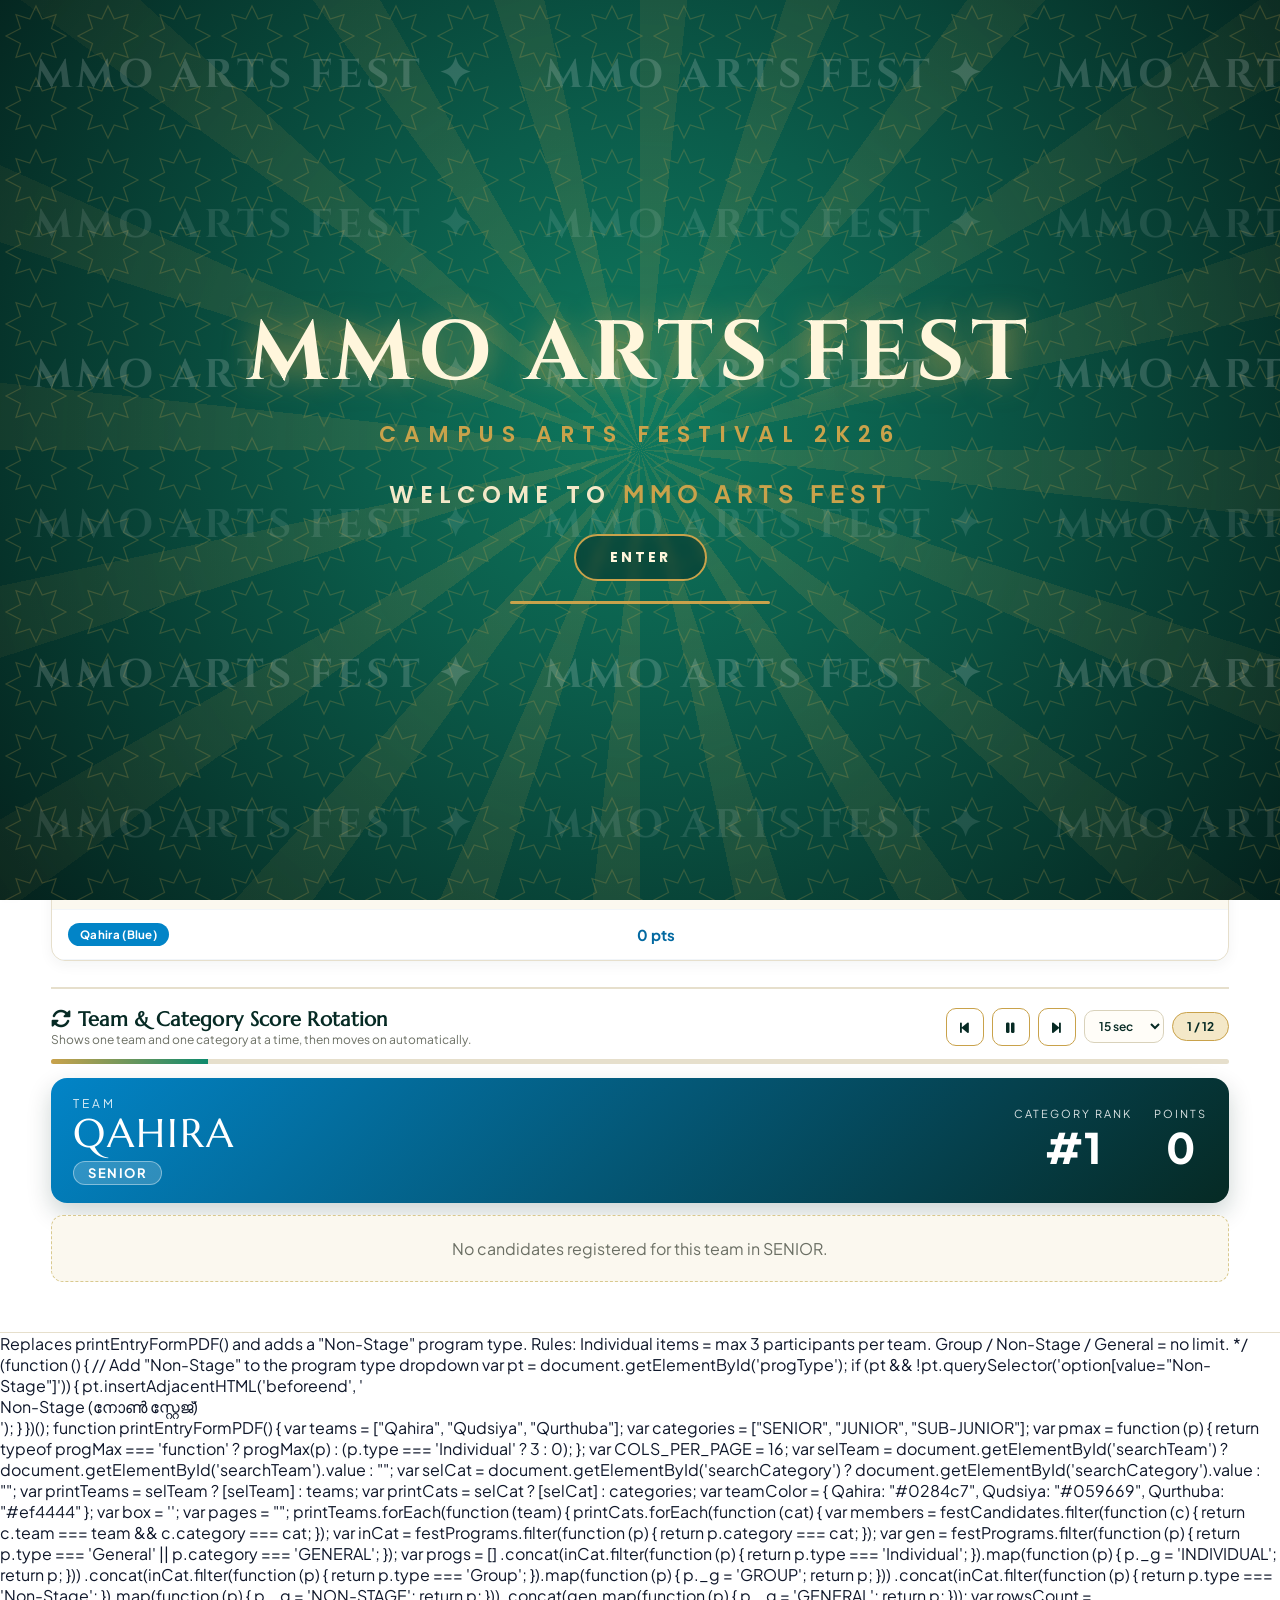
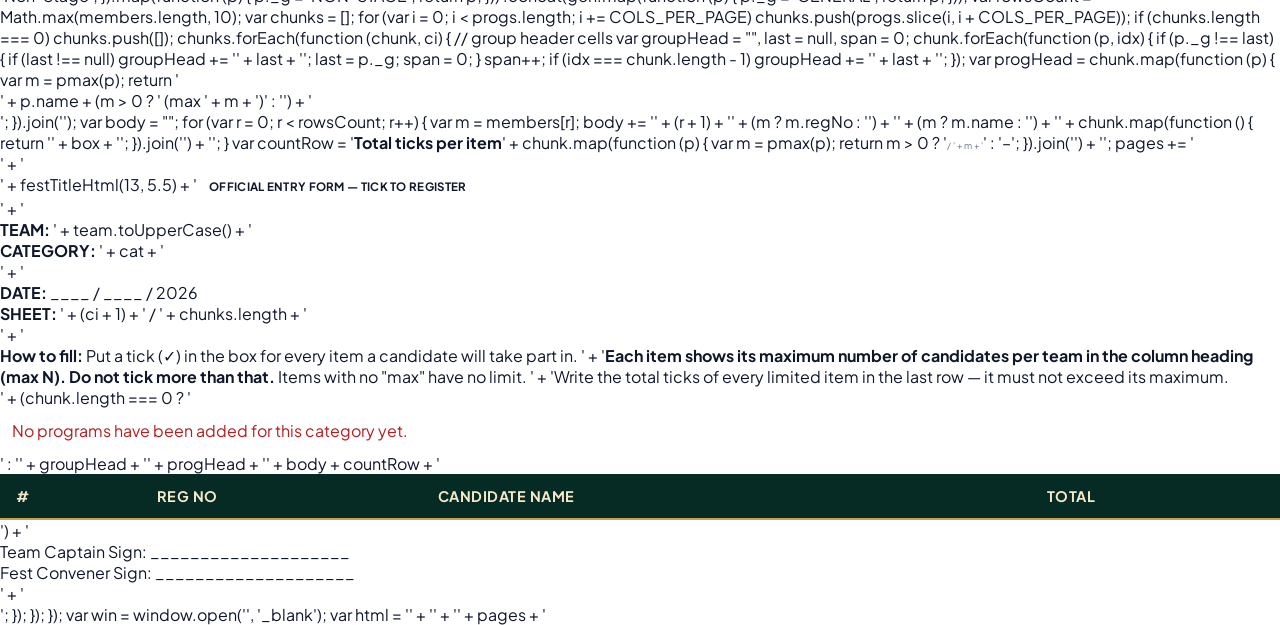
==== commit ea079953: "Add files via upload" ====
--- a/fest-site.html
+++ b/fest-site.html
@@ -272,6 +272,82 @@
 #programListBox h3, #scheduleBox h3 { background: var(--navy-soft); border-left: 4px solid var(--gold); padding: 8px 14px; margin: 18px 0 8px; font-size: 15px; color: var(--navy-dark); border-radius: 0 8px 8px 0; }
 
 </style>
+  <!-- ===== Fest logo images: put these two PNG files next to index.html (change the names here if yours differ) ===== -->
+  <script>
+    var FEST_NAME_IMG = 'fest-name.png';          /* the fest name PNG */
+    var FEST_SUB_IMG  = 'campus-arts-fest.png';   /* the "Campus Arts Fest" PNG (shown just below the name) */
+    function festAbs(f) { try { return new URL(f, location.href).href; } catch (e) { return f; } }
+    /* title block used on every printout: name image, with the Campus Arts Fest image just below it */
+    function festTitleHtml(h1, h2) {
+      var bad = "this.style.display='none';this.nextSibling.style.display='block'";
+      return '<div style="text-align:center;line-height:1.1">' +
+        '<img src="' + festAbs(FEST_NAME_IMG) + '" style="height:' + h1 + 'mm;max-width:100%" onerror="' + bad + '"><div style="display:none;font-family:Cinzel,serif;font-weight:700;font-size:' + (h1 * 2.2) + 'pt;letter-spacing:2px;text-transform:uppercase">MMO Arts Fest</div>' +
+        '<br><img src="' + festAbs(FEST_SUB_IMG) + '" style="height:' + h2 + 'mm;margin-top:1.2mm;max-width:100%" onerror="' + bad + '"><div style="display:none;font-size:' + (h2 * 1.5) + 'pt;letter-spacing:3px;color:#0b5d4b;font-weight:600">CAMPUS ARTS FESTIVAL 2K26</div></div>';
+    }
+  </script>
+  <style id="fullpage-style">
+    :root { --star2: url("data:image/svg+xml,%3Csvg xmlns='http://www.w3.org/2000/svg' width='72' height='72' viewBox='0 0 72 72'%3E%3Cpath d='M36 6l6.2 13.1L56 14.6l-4.5 13.9L66 36l-14.5 7.5L56 57.4l-13.8-4.5L36 66l-6.2-13.1L16 57.4l4.5-13.9L6 36l14.5-7.5L16 14.6l13.8 4.5z' fill='none' stroke='%23c9a24b' stroke-opacity='.25' stroke-width='1.2'/%3E%3C/svg%3E"); }
+    html, body { width: 100% !important; margin: 0 !important; background: #fff !important; background-image: none !important; }
+    .app-wrapper { max-width: none !important; width: 100% !important; padding: 0 !important; margin: 0 !important; }
+
+    /* full-width hero */
+    .top-header {
+      border-radius: 0 !important; margin: 0 !important; border: 0 !important; box-shadow: none !important; width: 100% !important;
+      min-height: clamp(240px, 42vh, 400px) !important; padding: 70px 16px 34px !important;
+      background: radial-gradient(circle at 50% 130%, rgba(201,162,75,.5), transparent 58%), var(--star2), linear-gradient(160deg, #04211c 0%, #0b5d4b 55%, #083d33 100%) !important;
+      background-size: auto, 72px 72px, auto !important;
+      animation: heroDrift 24s linear infinite;
+    }
+    @keyframes heroDrift { from { background-position: 0 0, 0 0, 0 0; } to { background-position: 0 0, 72px 72px, 0 0; } }
+    .top-header::after { content: ""; position: absolute; left: 0; right: 0; bottom: 0; height: 5px; background: linear-gradient(90deg, transparent, #c9a24b, transparent); }
+    .header-controls { top: 14px !important; left: clamp(12px, 3vw, 40px) !important; right: clamp(12px, 3vw, 40px) !important; }
+    .title-banner { margin-top: 0 !important; }
+    .hero-name { display: block; max-width: min(660px, 88vw); max-height: 200px; width: auto; height: auto; margin: 0 auto; filter: drop-shadow(0 8px 20px rgba(0,0,0,.55)); animation: heroIn 1.1s cubic-bezier(.2,.8,.2,1) both; }
+    .hero-sub  { display: block; max-width: min(470px, 72vw); max-height: 66px; width: auto; height: auto; margin: 8px auto 0; filter: drop-shadow(0 4px 12px rgba(0,0,0,.5)); animation: heroIn 1.1s .35s cubic-bezier(.2,.8,.2,1) both; }
+    @keyframes heroIn { from { opacity: 0; transform: translateY(16px) scale(.94); } to { opacity: 1; transform: none; } }
+
+    /* sticky top menu (computers) */
+    #mainNav { display: none; }
+    @media (min-width: 900px) {
+      #mainNav { display: flex; position: sticky; top: 0; z-index: 900; background: #062a24; border-bottom: 3px solid #c9a24b; padding: 0 clamp(16px, 4vw, 72px); gap: 2px; overflow-x: auto; }
+      #mainNav a { color: #f4e8c8; padding: 15px 18px; cursor: pointer; font-weight: 600; font-size: 14px; white-space: nowrap; border-bottom: 3px solid transparent; margin-bottom: -3px; transition: .2s; }
+      #mainNav a:hover, #mainNav a.on { color: #fff; border-bottom-color: #c9a24b; background: rgba(201,162,75,.14); }
+    }
+
+    /* full-width page sections */
+    .view-panel { border-radius: 0 !important; border-left: 0 !important; border-right: 0 !important; border-top: 0 !important; box-shadow: none !important; margin: 0 !important; width: 100% !important; max-width: none !important; background: #fff !important; padding: 30px clamp(16px, 4vw, 72px) 50px !important; min-height: 56vh; }
+
+    /* ===== Welcome wall ===== */
+    #welcome { position: fixed; inset: 0; z-index: 9000; overflow: hidden; display: flex; align-items: center; justify-content: center; background: radial-gradient(circle at 50% 45%, #0f7a5f 0%, #0b5d4b 35%, #04211c 100%); transition: opacity .9s ease, visibility .9s; cursor: pointer; }
+    #welcome.hide { opacity: 0; visibility: hidden; }
+    #welcome::before { content: ""; position: absolute; inset: 0; background: var(--star2); background-size: 72px 72px; animation: heroDrift 14s linear infinite; opacity: .9; }
+    .w-rays { position: absolute; left: 50%; top: 50%; width: 220vmax; height: 220vmax; margin: -110vmax 0 0 -110vmax; background: repeating-conic-gradient(rgba(201,162,75,.16) 0 6deg, transparent 6deg 18deg); animation: spin 50s linear infinite; -webkit-mask-image: radial-gradient(circle, #000 5%, transparent 55%); mask-image: radial-gradient(circle, #000 5%, transparent 55%); }
+    @keyframes spin { to { transform: rotate(360deg); } }
+    .w-wall { position: absolute; inset: 0; display: flex; flex-direction: column; justify-content: space-around; pointer-events: none; }
+    .w-row { display: flex; white-space: nowrap; width: max-content; opacity: .16; animation: rowL 38s linear infinite; align-items: center; }
+    .w-row:nth-child(even) { animation-name: rowR; opacity: .1; }
+    .w-row img { height: 60px; margin: 0 34px; } .w-row span { font: 700 40px Cinzel, serif; color: #fff; margin: 0 34px; letter-spacing: 4px; }
+    @keyframes rowL { from { transform: translateX(0); } to { transform: translateX(-50%); } }
+    @keyframes rowR { from { transform: translateX(-50%); } to { transform: translateX(0); } }
+    .w-spark { position: absolute; bottom: -20px; border-radius: 50%; background: radial-gradient(circle, #fff6dc, rgba(201,162,75,0)); animation: rise linear infinite; }
+    @keyframes rise { from { transform: translateY(0) scale(.6); opacity: 0; } 15% { opacity: .95; } to { transform: translateY(-110vh) scale(1.2); opacity: 0; } }
+    .w-center { position: relative; z-index: 2; text-align: center; padding: 20px; max-width: 94vw; }
+    .w-name { display: block; max-width: min(760px, 88vw); max-height: 36vh; width: auto; height: auto; margin: 0 auto; filter: drop-shadow(0 0 28px rgba(201,162,75,.65)) drop-shadow(0 10px 22px rgba(0,0,0,.5)); animation: wZoom 1.4s cubic-bezier(.2,.9,.2,1) both, wGlow 3s 1.4s ease-in-out infinite; }
+    .w-sub { display: block; max-width: min(520px, 76vw); max-height: 14vh; width: auto; height: auto; margin: 10px auto 0; animation: wUp 1.1s .8s cubic-bezier(.2,.9,.2,1) both; filter: drop-shadow(0 4px 14px rgba(0,0,0,.5)); }
+    .w-name-t { font: 700 clamp(38px, 9vw, 84px) Cinzel, serif; color: #fff6dc; letter-spacing: 6px; text-transform: uppercase; text-shadow: 0 0 30px rgba(201,162,75,.7); animation: wZoom 1.4s both; }
+    .w-sub-t { font: 600 clamp(14px, 3vw, 22px) Poppins, sans-serif; color: #c9a24b; letter-spacing: 8px; margin-top: 8px; animation: wUp 1.1s .8s both; }
+    .w-hello { margin-top: 26px; color: #f4e8c8; font: 600 clamp(15px, 2.6vw, 24px) Poppins, sans-serif; letter-spacing: 6px; text-transform: uppercase; animation: wUp 1.1s 1.5s both; }
+    .w-hello b { color: #c9a24b; }
+    #wEnter { margin-top: 22px; padding: 11px 34px; border-radius: 999px; border: 2px solid #c9a24b; background: rgba(6,42,36,.5); color: #fff6dc; font: 700 14px Poppins, sans-serif; letter-spacing: 3px; cursor: pointer; animation: wUp 1s 2.1s both; backdrop-filter: blur(4px); }
+    #wEnter:hover { background: #c9a24b; color: #062a24; }
+    .w-bar { width: min(260px, 60vw); height: 3px; background: rgba(255,255,255,.2); margin: 20px auto 0; border-radius: 3px; overflow: hidden; animation: wUp 1s 2.1s both; }
+    .w-bar i { display: block; height: 100%; width: 0; background: #c9a24b; animation: wBar 6s linear forwards; }
+    @keyframes wZoom { from { opacity: 0; transform: scale(.6); filter: blur(12px); } to { opacity: 1; transform: none; } }
+    @keyframes wUp { from { opacity: 0; transform: translateY(30px); } to { opacity: 1; transform: none; } }
+    @keyframes wGlow { 0%, 100% { transform: scale(1); } 50% { transform: scale(1.03); } }
+    @keyframes wBar { to { width: 100%; } }
+    @media (prefers-reduced-motion: reduce) { .w-rays, .w-row, .w-spark, .top-header, #welcome::before { animation: none !important; } }
+  </style>
 </head>
 <body>
 
@@ -295,10 +371,23 @@
       <div class="icon-btn" onclick="toggleFullScreen()"><i class="fa-solid fa-expand" id="fsIcon"></i> Full Screen</div>
     </div>
     <div class="title-banner">
-      <h1 class="fest-title-malayalam">MMO Arts Fest</h1>
-      <div class="sub-fest-title">Campus Arts Festival 2k26</div>
+      <img id="heroName" class="hero-name" src="fest-name.png" alt="MMO Arts Fest" onerror="this.style.display='none';document.getElementById('heroNameText').style.display='block'">
+      <h1 class="fest-title-malayalam" id="heroNameText" style="display:none">MMO Arts Fest</h1>
+      <img id="heroSub" class="hero-sub" src="campus-arts-fest.png" alt="Campus Arts Fest" onerror="this.style.display='none';document.getElementById('heroSubText').style.display='block'">
+      <div class="sub-fest-title" id="heroSubText" style="display:none">Campus Arts Festival 2k26</div>
     </div>
   </div>
+
+  <nav id="mainNav">
+    <a data-v="dashboardView" onclick="showView('dashboardView')"><i class="fa-solid fa-house"></i> Home</a>
+    <a data-v="programListView" onclick="showView('programListView')">Programs</a>
+    <a data-v="scheduleView" onclick="showView('scheduleView')">Schedule</a>
+    <a data-v="pointTableView" onclick="showView('pointTableView')">Point Table</a>
+    <a data-v="toppersView" onclick="showView('toppersView')">Toppers</a>
+    <a data-v="teamView" onclick="showView('teamView')">Candidates</a>
+    <a data-v="notificationsView" onclick="showView('notificationsView')">Notifications</a>
+    <a data-v="officialView" onclick="showView('officialView')"><i class="fa-solid fa-user-shield"></i> Admin</a>
+  </nav>
 
   <!-- 1. DASHBOARD -->
   <div id="dashboardView" class="view-panel active">
@@ -524,12 +613,27 @@
               <select id="judgeItemSelect"></select>
             </div>
           </div>
+          <div style="margin-bottom:10px;"><label style="font-size:12px;color:var(--text-muted);">Number of code letters on each slip (A, B, C …):</label>
+            <select id="judgeCodes"><option value="3">3 (A–C)</option><option value="4">4 (A–D)</option><option value="5">5 (A–E)</option><option value="6">6 (A–F)</option><option value="7">7 (A–G)</option><option value="8">8 (A–H)</option><option value="9" selected>9 (A–I)</option><option value="10">10 (A–J)</option><option value="11">11 (A–K)</option><option value="12">12 (A–L)</option><option value="13">13 (A–M)</option><option value="14">14 (A–N)</option><option value="15">15 (A–O)</option><option value="16">16 (A–P)</option></select></div>
           <label style="font-size:12.5px;display:flex;gap:8px;align-items:center;margin-bottom:10px;"><input type="checkbox" id="judgeNamesSlip" checked style="width:auto;margin:0;"> Slip 1 of each page = candidate-name slip (names listed, code blank)</label>
           <div style="margin-bottom:10px;"><label style="font-size:12px;color:var(--text-muted);">Number of A4 pages (4 slips on each page):</label><input type="number" id="judgePages" min="1" max="50" value="1"></div>
           <div style="display:flex;gap:10px;flex-wrap:wrap;">
             <button class="btn btn-success" style="flex:1;min-width:210px;" onclick="printJudgesSlip()"><i class="fa-solid fa-print"></i> Print 4 Slips — selected item</button>
             <button class="btn" style="flex:1;min-width:210px;" onclick="printBlankJudgesSlips()"><i class="fa-solid fa-file"></i> Print 4 Blank Slips (fill by hand)</button>
           </div>
+        </div>
+        <div class="report-box">
+          <h4 style="color:var(--navy-dark);margin-bottom:6px;"><i class="fa-solid fa-table-cells-large"></i> Custom slip sheet — mix several items on one A4 page</h4>
+          <p style="font-size:12px;color:var(--text-muted);margin-bottom:10px;">Add a row for each item and choose how many slips it needs (1, 2, 3 …). Slips fill the page four at a time, so for example <b>2 slips of Qira'at + 2 slips of Madih</b> share one page. Choose "blank" for slips to write by hand. Unused spaces stay empty.</p>
+          <div id="jcRows"></div>
+          <div style="display:flex;gap:10px;flex-wrap:wrap;align-items:center;margin:10px 0;">
+            <button type="button" class="btn" style="width:auto;padding:8px 16px;margin:0;" onclick="jcAddRow()"><i class="fa-solid fa-plus"></i> Add another item</button>
+            <label style="font-size:12px;font-weight:600;">Repeat whole sheet</label>
+            <input type="number" id="jcRepeat" min="1" max="50" value="1" oninput="jcPreview()" style="width:80px;margin:0;">
+            <span style="font-size:12px;color:var(--text-muted);">time(s)</span>
+          </div>
+          <div id="jcPreview" style="margin-bottom:10px;"></div>
+          <button class="btn btn-success" style="width:auto;padding:10px 24px;" onclick="printCustomSlips()"><i class="fa-solid fa-print"></i> Print Custom Sheet</button>
         </div>
       </div>
 
@@ -786,7 +890,7 @@
     '.team-badge-qurthuba{background:#ef4444!important;color:#fff!important;border:0!important}' +
     /* full-width layout for computers (always applied) */
     'html,body{width:100%!important;max-width:none!important}' +
-    '.app-wrapper{max-width:none!important;width:100%!important;padding:18px clamp(14px,3vw,56px)!important}' +
+    '.app-wrapper{max-width:none!important;width:100%!important}' +
     '.view-panel{max-width:none!important;width:100%!important}' +
     '.mini-modal{position:fixed;top:0;left:0;right:0;bottom:0;background:rgba(6,42,36,.6);z-index:4000;display:none;align-items:center;justify-content:center;padding:14px}' +
     '.mini-card{background:#fff;border-radius:16px;padding:22px;width:100%;max-width:460px;max-height:90vh;overflow:auto;border:2px solid #c9a24b;box-shadow:0 25px 50px rgba(0,0,0,.35)}' +
@@ -1102,7 +1206,7 @@
     bodyContent += `
       <div style="page-break-after:always; margin-bottom:30px;">
         <div style="text-align:center; border-bottom:2px solid #1e3a8a; padding-bottom:8px; margin-bottom:15px;">
-          <h2 style="margin:0; font-size:24px; color:#0f172a;">MMO Arts Fest 2k26</h2>
+          ${festTitleHtml(14, 6)}
           <h3 style="margin:4px 0 0 0; color:#0284c7; text-transform:uppercase;">OFFICIAL TEAM ROSTER: ${team.toUpperCase()}</h3>
         </div>`;
     categories.forEach(cat => {
@@ -1755,7 +1859,7 @@
           }).join('') + '<td></td></tr>';
 
         pages += '<div class="page">' +
-          '<div class="hdr"><div class="ml">MMO Arts Fest</div><div class="sub">Campus Arts Festival 2k26</div>' +
+          '<div class="hdr">' + festTitleHtml(13, 5.5) +
           '<div class="badge" style="background:' + (teamColor[team] || '#1e3a8a') + '">OFFICIAL ENTRY FORM — TICK TO REGISTER</div></div>' +
           '<div class="meta"><div><b>TEAM:</b> ' + team.toUpperCase() + '</div><div><b>CATEGORY:</b> ' + cat + '</div>' +
           '<div><b>DATE:</b> ____ / ____ / 2026</div><div><b>SHEET:</b> ' + (ci + 1) + ' / ' + chunks.length + '</div></div>' +
@@ -1804,7 +1908,14 @@
 <script>
 /* MMO Arts Fest — Judges slips, 4 per A4 page (2 x 2).
    Slip 1 can be the "candidate-name slip": code column blank, candidate names listed, then mark / grade / rank.
-   The other 3 slips are the normal code slips (A to I). Blank mode prints 4 empty slips. */
+   The other 3 slips are the normal code slips (A to L). Blank mode prints 4 empty slips. */
+
+/* number of code letters on every slip (set in the Judges tab; default A to I = 9) */
+var JUDGE_LETTERS = 'ABCDEFGHIJKLMNOP';
+function judgeCodeCount() {
+  var e = document.getElementById('judgeCodes'), n = parseInt(e && e.value, 10);
+  return n >= 1 && n <= 16 ? n : 9;
+}
 
 function judgeNames(cat, item) {
   if (!item) return [];
@@ -1820,20 +1931,20 @@
 function judgeHead(cat, item, tag) {
   var catHtml = cat ? '<b>' + esc(cat) + '</b>' : '<span class="line"></span>';
   var itemHtml = item ? '<b>' + esc(item) + '</b>' : '<span class="line"></span>';
-  return '<div class="hdr"><div class="t1">MMO Arts Fest</div><div class="t2">JUDGES EVALUATION SLIP' + (tag ? ' — ' + tag : '') + '</div></div>' +
+  return '<div class="hdr">' + festTitleHtml(8, 3.4) + '<div class="t2">JUDGES EVALUATION SLIP' + (tag ? ' — ' + tag : '') + '</div></div>' +
     '<div class="meta"><div><span>CATEGORY</span>' + catHtml + '</div><div><span>ITEM</span>' + itemHtml + '</div></div>';
 }
 var JUDGE_SIGN = '<div class="sign"><div>Judge: ____________________</div><div>Sign: ______________</div></div>';
 
 function judgeSlipHtml(cat, item) {
-  var rows = 'ABCDEFGHI'.split('').map(function (l) { return '<tr><td class="code">' + l + '</td><td></td><td></td><td></td></tr>'; }).join('');
+  var rows = JUDGE_LETTERS.slice(0, judgeCodeCount()).split('').map(function (l) { return '<tr><td class="code">' + l + '</td><td></td><td></td><td></td></tr>'; }).join('');
   return '<div class="slip"><div class="in">' + judgeHead(cat, item, '') +
     '<table><thead><tr><th style="width:15mm">CODE</th><th>MARK</th><th style="width:16mm">GRADE</th><th style="width:16mm">RANK</th></tr></thead><tbody>' + rows + '</tbody></table>' + JUDGE_SIGN + '</div></div>';
 }
 
 /* slip with candidate names, code column left blank */
 function judgeNamesSlipHtml(cat, item, names) {
-  var n = Math.min(Math.max(names.length, 9), 14), rows = '';
+  var n = Math.min(Math.max(names.length, judgeCodeCount()), 16), rows = '';
   for (var i = 0; i < n; i++) {
     var c = names[i];
     rows += '<tr><td></td><td class="nm">' + (c ? esc(c.name) + (c.reg ? ' <small>(' + esc(c.reg) + ')</small>' : '') : '') + '</td><td></td><td></td><td></td></tr>';
@@ -1842,11 +1953,14 @@
     '<table><thead><tr><th style="width:12mm">CODE</th><th>CANDIDATE</th><th style="width:15mm">MARK</th><th style="width:12mm">GRADE</th><th style="width:12mm">RANK</th></tr></thead><tbody>' + rows + '</tbody></table>' + JUDGE_SIGN + '</div></div>';
 }
 
-function openJudgesDoc(cat, item, pages, withNames) {
-  var plain = judgeSlipHtml(cat, item);
-  var first = withNames ? judgeNamesSlipHtml(cat, item, judgeNames(cat, item)) : plain;
-  var pg = '<div class="page">' + first + plain + plain + plain + '</div>';
-  var body = ''; for (var i = 0; i < pages; i++) body += pg;
+/* builds A4 pages (4 slips each) from a list of slip HTML strings; empty spaces stay blank */
+function openSlipDoc(slips) {
+  var body = '';
+  for (var i = 0; i < slips.length; i += 4) {
+    var chunk = slips.slice(i, i + 4);
+    while (chunk.length < 4) chunk.push('<div class="slip"></div>');
+    body += '<div class="page">' + chunk.join('') + '</div>';
+  }
   var win = window.open('', '_blank');
   win.document.write('<!DOCTYPE html><html><head><meta charset="UTF-8"><title>Judges Slips - MMO Arts Fest 2k26</title>' +
     '<link href="https://fonts.googleapis.com/css2?family=Cinzel:wght@700&family=Poppins:wght@400;600;700&display=swap" rel="stylesheet">' +
@@ -1856,7 +1970,7 @@
     'html,body{width:210mm;background:#fff;color:#0f172a;-webkit-print-color-adjust:exact;print-color-adjust:exact}' +
     '.page{width:210mm;height:297mm;display:grid;grid-template-columns:105mm 105mm;grid-template-rows:148.5mm 148.5mm;page-break-after:always;overflow:hidden}' +
     '.page:last-child{page-break-after:auto}' +
-    '.slip{padding:5mm;border:.25mm dashed #94a3b8;overflow:hidden}' +
+    '.slip{padding:5mm;border:.25mm dashed #94a3b8;overflow:hidden}.slip:empty{border:none}' +
     '.in{height:100%;border:.5mm solid #0b5d4b;outline:.2mm solid #c9a24b;outline-offset:-1.4mm;padding:3.5mm 4mm 3mm;display:flex;flex-direction:column}' +
     '.hdr{text-align:center;border-bottom:.4mm solid #c9a24b;padding-bottom:1.5mm}' +
     '.t1{font-family:Cinzel,serif;font-size:13pt;letter-spacing:1.5px;color:#062a24;text-transform:uppercase}' +
@@ -1868,12 +1982,20 @@
     'table{width:100%;border-collapse:collapse;flex:1}' +
     'th,td{border:.3mm solid #0b5d4b;text-align:center}' +
     'th{background:#062a24;color:#f4e8c8;font-size:6.5pt;height:5.5mm;letter-spacing:.5px}' +
-    'td.code{font-size:11pt;font-weight:700;background:#f6f3ea;color:#062a24}' +
+    'td.code{font-size:10pt;font-weight:700;background:#f6f3ea;color:#062a24}' +
     'td.nm{text-align:left;font-size:7.5pt;padding:0 1.5mm;font-weight:600}td.nm small{font-weight:400;color:#64748b;font-size:6pt}' +
     '.sign{display:flex;justify-content:space-between;margin-top:2.5mm;font-size:6.8pt;font-weight:600;color:#0b5d4b}' +
     '</style></head><body>' + body +
     '<script>window.onload=function(){setTimeout(function(){window.print()},600)}<\/script></body></html>');
   win.document.close();
+}
+
+function openJudgesDoc(cat, item, pages, withNames) {
+  var plain = judgeSlipHtml(cat, item);
+  var first = withNames ? judgeNamesSlipHtml(cat, item, judgeNames(cat, item)) : plain;
+  var one = [first, plain, plain, plain], all = [];
+  for (var i = 0; i < pages; i++) all = all.concat(one);
+  openSlipDoc(all);
 }
 
 function judgePageCount() {
@@ -1893,12 +2015,123 @@
 /* nothing filled in: write by hand */
 function printBlankJudgesSlips() { openJudgesDoc('', '', judgePageCount(), false); }
 
+/* ================= CUSTOM SLIP SHEET: mix programs on one A4 ================= */
+var jcRows = [];
+
+function jcItems(cat) {
+  var names = [];
+  festPrograms.forEach(function (p) {
+    var ok = cat === 'GENERAL' ? (p.type === 'General' || p.category === 'GENERAL') : p.category === cat;
+    if (ok && names.indexOf(p.name) < 0) names.push(p.name);
+  });
+  return names;
+}
+
+function jcSlips() {
+  var out = [];
+  jcRows.forEach(function (r) {
+    for (var k = 0; k < r.count; k++) {
+      if (!r.item) out.push(judgeSlipHtml('', ''));
+      else if (k === 0 && r.named) out.push(judgeNamesSlipHtml(r.cat, r.item, judgeNames(r.cat, r.item)));
+      else out.push(judgeSlipHtml(r.cat, r.item));
+    }
+  });
+  var rep = Math.max(1, parseInt((document.getElementById('jcRepeat') || {}).value, 10) || 1), all = [];
+  for (var i = 0; i < rep; i++) all = all.concat(out);
+  return all;
+}
+
+function jcAddRow() {
+  var last = jcRows[jcRows.length - 1];
+  jcRows.push({ cat: last ? last.cat : 'SENIOR', item: '', count: 2, named: true });
+  jcRender();
+}
+function jcRemoveRow(i) { jcRows.splice(i, 1); jcRender(); }
+function jcSet(i, field, val) {
+  if (field === 'count') val = Number(val);
+  if (field === 'named') val = !!val;
+  jcRows[i][field] = val;
+  if (field === 'cat') jcRows[i].item = '';
+  jcRender();
+}
+
+function jcRender() {
+  var box = document.getElementById('jcRows');
+  if (!box) return;
+  if (!jcRows.length) jcRows.push({ cat: 'SENIOR', item: '', count: 4, named: true });
+  var cats = [['SENIOR', 'Senior'], ['JUNIOR', 'Junior'], ['SUB-JUNIOR', 'Sub-Junior'], ['GENERAL', 'General']];
+  box.innerHTML = jcRows.map(function (r, i) {
+    return '<div style="display:flex;gap:8px;flex-wrap:wrap;align-items:center;margin-bottom:8px;background:#fff;border:1px solid #e6dfcc;border-radius:10px;padding:8px;">' +
+      '<select style="width:auto;margin:0;" onchange="jcSet(' + i + ',\'cat\',this.value)">' + cats.map(function (c) { return '<option value="' + c[0] + '"' + (r.cat === c[0] ? ' selected' : '') + '>' + c[1] + '</option>'; }).join('') + '</select>' +
+      '<select style="flex:1;min-width:150px;margin:0;" onchange="jcSet(' + i + ',\'item\',this.value)"><option value="">— blank (write by hand) —</option>' +
+      jcItems(r.cat).map(function (n) { return '<option value="' + esc(n) + '"' + (r.item === n ? ' selected' : '') + '>' + esc(n) + '</option>'; }).join('') + '</select>' +
+      '<label style="font-size:12px;font-weight:600;white-space:nowrap;">Slips <select style="width:auto;margin:0;display:inline-block;" onchange="jcSet(' + i + ',\'count\',this.value)">' +
+      [1, 2, 3, 4, 5, 6, 7, 8].map(function (n) { return '<option' + (r.count === n ? ' selected' : '') + '>' + n + '</option>'; }).join('') + '</select></label>' +
+      '<label style="font-size:12px;white-space:nowrap;"><input type="checkbox" style="width:auto;margin:0;" ' + (r.named ? 'checked ' : '') + 'onchange="jcSet(' + i + ',\'named\',this.checked)"> name slip first</label>' +
+      '<button type="button" onclick="jcRemoveRow(' + i + ')" style="padding:6px 10px;background:#ef4444;color:#fff;border:none;border-radius:6px;cursor:pointer;">✕</button></div>';
+  }).join('');
+  jcPreview();
+}
+
+function jcPreview() {
+  var pv = document.getElementById('jcPreview');
+  if (!pv) return;
+  var labels = [];
+  jcRows.forEach(function (r) {
+    for (var k = 0; k < r.count; k++) labels.push((r.item ? r.item : 'Blank') + (r.item ? ' · ' + r.cat : '') + (r.item && k === 0 && r.named ? ' (names)' : ''));
+  });
+  var rep = Math.max(1, parseInt((document.getElementById('jcRepeat') || {}).value, 10) || 1), all = [];
+  for (var i = 0; i < rep; i++) all = all.concat(labels);
+  var pages = Math.max(1, Math.ceil(all.length / 4)), html = '';
+  for (var p = 0; p < pages; p++) {
+    html += '<div style="display:inline-block;margin:0 10px 10px 0;"><div style="font-size:11px;color:#64748b;">Page ' + (p + 1) + '</div><div style="display:grid;grid-template-columns:1fr 1fr;gap:3px;width:230px;height:160px;background:#e6dfcc;padding:3px;border-radius:6px;">';
+    for (var s = 0; s < 4; s++) {
+      var t = all[p * 4 + s];
+      html += '<div style="background:' + (t ? '#fff' : '#f6f3ea') + ';border:1px dashed #94a3b8;font-size:9.5px;padding:4px;overflow:hidden;line-height:1.25;">' + (t ? esc(t) : '<span style="color:#cbd5e1;">empty</span>') + '</div>';
+    }
+    html += '</div></div>';
+  }
+  pv.innerHTML = '<div style="font-size:12px;margin-bottom:6px;"><b>' + all.length + '</b> slip(s) on <b>' + pages + '</b> A4 page(s)</div>' + html;
+}
+
+function printCustomSlips() {
+  var s = jcSlips();
+  if (!s.length) { alert('Please add at least one program.'); return; }
+  openSlipDoc(s);
+}
+
+/* refresh the custom-sheet rows whenever the Judges tab opens or programs change */
+var _ujpdJ = updateJudgeProgramDropdown;
+updateJudgeProgramDropdown = function () { _ujpdJ.apply(this, arguments); jcRender(); };
+
 </script>
 <script>
 /* MMO Arts Fest — Poster Studio v2 (1080 x 1350)
    - 5 redesigned built-in models
    - upload your own PNG poster, upload candidate photo, drag to position */
 var posterPhoto = null, posterBg = null;
+var posterLogo = { name: null, sub: null };
+(function loadPosterLogos() {
+  [['name', FEST_NAME_IMG], ['sub', FEST_SUB_IMG]].forEach(function (p) {
+    var i = new Image();
+    i.onload = function () { posterLogo[p[0]] = i; if (typeof drawPosterPreview === 'function') drawPosterPreview(); };
+    i.src = p[1];
+  });
+})();
+function drawLogoHeader(ctx, w, greet, acc) {
+  var n = posterLogo.name, s = posterLogo.sub, y = 62;
+  var k = Math.min(780 / n.width, 130 / n.height), nw = n.width * k, nh = n.height * k;
+  ctx.save(); ctx.shadowColor = 'rgba(0,0,0,.5)'; ctx.shadowBlur = 18; ctx.drawImage(n, (w - nw) / 2, y, nw, nh); ctx.restore();
+  y += nh + 8;
+  if (s) { var k2 = Math.min(520 / s.width, 46 / s.height), sw = s.width * k2, sh = s.height * k2; ctx.drawImage(s, (w - sw) / 2, y, sw, sh); y += sh + 12; }
+  ctx.strokeStyle = acc; ctx.lineWidth = 2;
+  ctx.beginPath(); ctx.moveTo(w / 2 - 300, y); ctx.lineTo(w / 2 - 24, y); ctx.moveTo(w / 2 + 24, y); ctx.lineTo(w / 2 + 300, y); ctx.stroke();
+  ctx.save(); ctx.translate(w / 2, y); ctx.rotate(Math.PI / 4); ctx.fillStyle = acc; ctx.fillRect(-8, -8, 16, 16); ctx.restore();
+  ctx.textAlign = 'center'; ctx.fillStyle = '#fff'; spaced(ctx, 3);
+  fitFont(ctx, greet, 880, 27, '700', "'Poppins', sans-serif", 16);
+  ctx.fillText(greet, w / 2, Math.min(322, Math.max(300, y + 46)));
+  spaced(ctx, 0);
+}
 var P_TEAM = { Qahira: '#0284c7', Qudsiya: '#059669', Qurthuba: '#ef4444' };
 var P_THEMES = {
   1: { bg: ['#071a3d', '#1e3a8a', '#050f26'], acc: '#f5c451', glow: '#3b82f6' },
@@ -2044,6 +2277,7 @@
 }
 
 function drawHeader(ctx, w, sub, greet, acc, light) {
+  if (posterLogo.name) { drawLogoHeader(ctx, w, greet, acc); return; }
   ctx.textAlign = 'center';
   ctx.save();
   ctx.shadowColor = 'rgba(0,0,0,.5)'; ctx.shadowBlur = 16;
@@ -2719,7 +2953,7 @@
     '.d{font-size:8pt;color:#64748b}h3{background:#e3f3ec;border-left:4px solid #0b5d4b;padding:4px 10px;margin:12px 0 5px;font-size:11pt;color:#062a24}h3 small{font-weight:400;color:#475569;font-size:8.5pt}' +
     'table{width:100%;border-collapse:collapse;margin:3px 0 8px}th,td{border:1px solid #94a3b8;padding:3px 6px;font-size:9pt;text-align:left}' +
     'th{background:#062a24;color:#f4e8c8;font-size:8.5pt}tr{page-break-inside:avoid}.pb{page-break-before:always}.c{text-align:center}.blk{page-break-inside:avoid}</style></head><body>' +
-    '<div class="hdr"><div class="t1">MMO Arts Fest</div><div class="t2">CAMPUS ARTS FESTIVAL 2K26</div><div class="t3">' + title + '</div>' +
+    '<div class="hdr">' + festTitleHtml(16, 7) + '<div class="t3">' + title + '</div>' +
     '<div class="d">Printed: ' + new Date().toLocaleString() + '</div></div>' + body +
     '<script>window.onload=function(){setTimeout(function(){window.print()},600)}<\/script></body></html>');
   w.document.close();
@@ -3267,5 +3501,59 @@
 }
 
 </script>
+<!-- ===== Welcome wall (shown when the site opens) ===== -->
+<div id="welcome">
+  <div class="w-rays"></div>
+  <div class="w-wall" id="wWall"></div>
+  <div id="wSparks"></div>
+  <div class="w-center">
+    <img class="w-name" src="fest-name.png" alt="MMO Arts Fest" onerror="this.style.display='none';document.getElementById('wNameT').style.display='block'">
+    <div class="w-name-t" id="wNameT" style="display:none">MMO Arts Fest</div>
+    <img class="w-sub" src="campus-arts-fest.png" alt="Campus Arts Fest" onerror="this.style.display='none';document.getElementById('wSubT').style.display='block'">
+    <div class="w-sub-t" id="wSubT" style="display:none">CAMPUS ARTS FESTIVAL 2K26</div>
+    <div class="w-hello">Welcome to <b>MMO Arts Fest</b></div>
+    <button id="wEnter" type="button">ENTER</button>
+    <div class="w-bar"><i></i></div>
+  </div>
+</div>
+<script>
+(function () {
+  var w = document.getElementById('welcome'); if (!w) return;
+  /* moving wall of the Campus Arts Fest image */
+  var wall = document.getElementById('wWall'), strip = '';
+  for (var k = 0; k < 14; k++) strip += '<img src="campus-arts-fest.png" alt="" onerror="this.outerHTML=\'<span>MMO ARTS FEST \u2726</span>\'">';
+  for (var r = 0; r < 6; r++) wall.insertAdjacentHTML('beforeend', '<div class="w-row" style="animation-duration:' + (30 + r * 5) + 's">' + strip + strip + '</div>');
+  /* rising sparkles */
+  var sp = document.getElementById('wSparks');
+  for (var i = 0; i < 34; i++) {
+    var d = document.createElement('i'), sz = 4 + Math.random() * 9;
+    d.className = 'w-spark';
+    d.style.cssText = 'left:' + (Math.random() * 100) + '%;width:' + sz + 'px;height:' + sz + 'px;animation-duration:' + (6 + Math.random() * 8) + 's;animation-delay:' + (Math.random() * 6) + 's';
+    sp.appendChild(d);
+  }
+  document.body.style.overflow = 'hidden';
+  var closed = false;
+  function close() {
+    if (closed) return; closed = true;
+    w.classList.add('hide'); document.body.style.overflow = '';
+    setTimeout(function () { if (w.parentNode) w.parentNode.removeChild(w); }, 1000);
+  }
+  w.addEventListener('click', close);
+  document.getElementById('wEnter').addEventListener('click', close);
+  document.addEventListener('keydown', function (e) { if (e.key === 'Escape' || e.key === 'Enter') close(); });
+  setTimeout(close, 6500);
+})();
+
+/* highlight the current page in the top menu */
+(function () {
+  var base = showView;
+  showView = function (id) {
+    base.apply(this, arguments);
+    Array.prototype.forEach.call(document.querySelectorAll('#mainNav a'), function (a) { a.classList.toggle('on', a.getAttribute('data-v') === id); });
+    window.scrollTo(0, 0);
+  };
+  var first = document.querySelector('#mainNav a[data-v="dashboardView"]'); if (first) first.classList.add('on');
+})();
+</script>
 </body>
 </html>
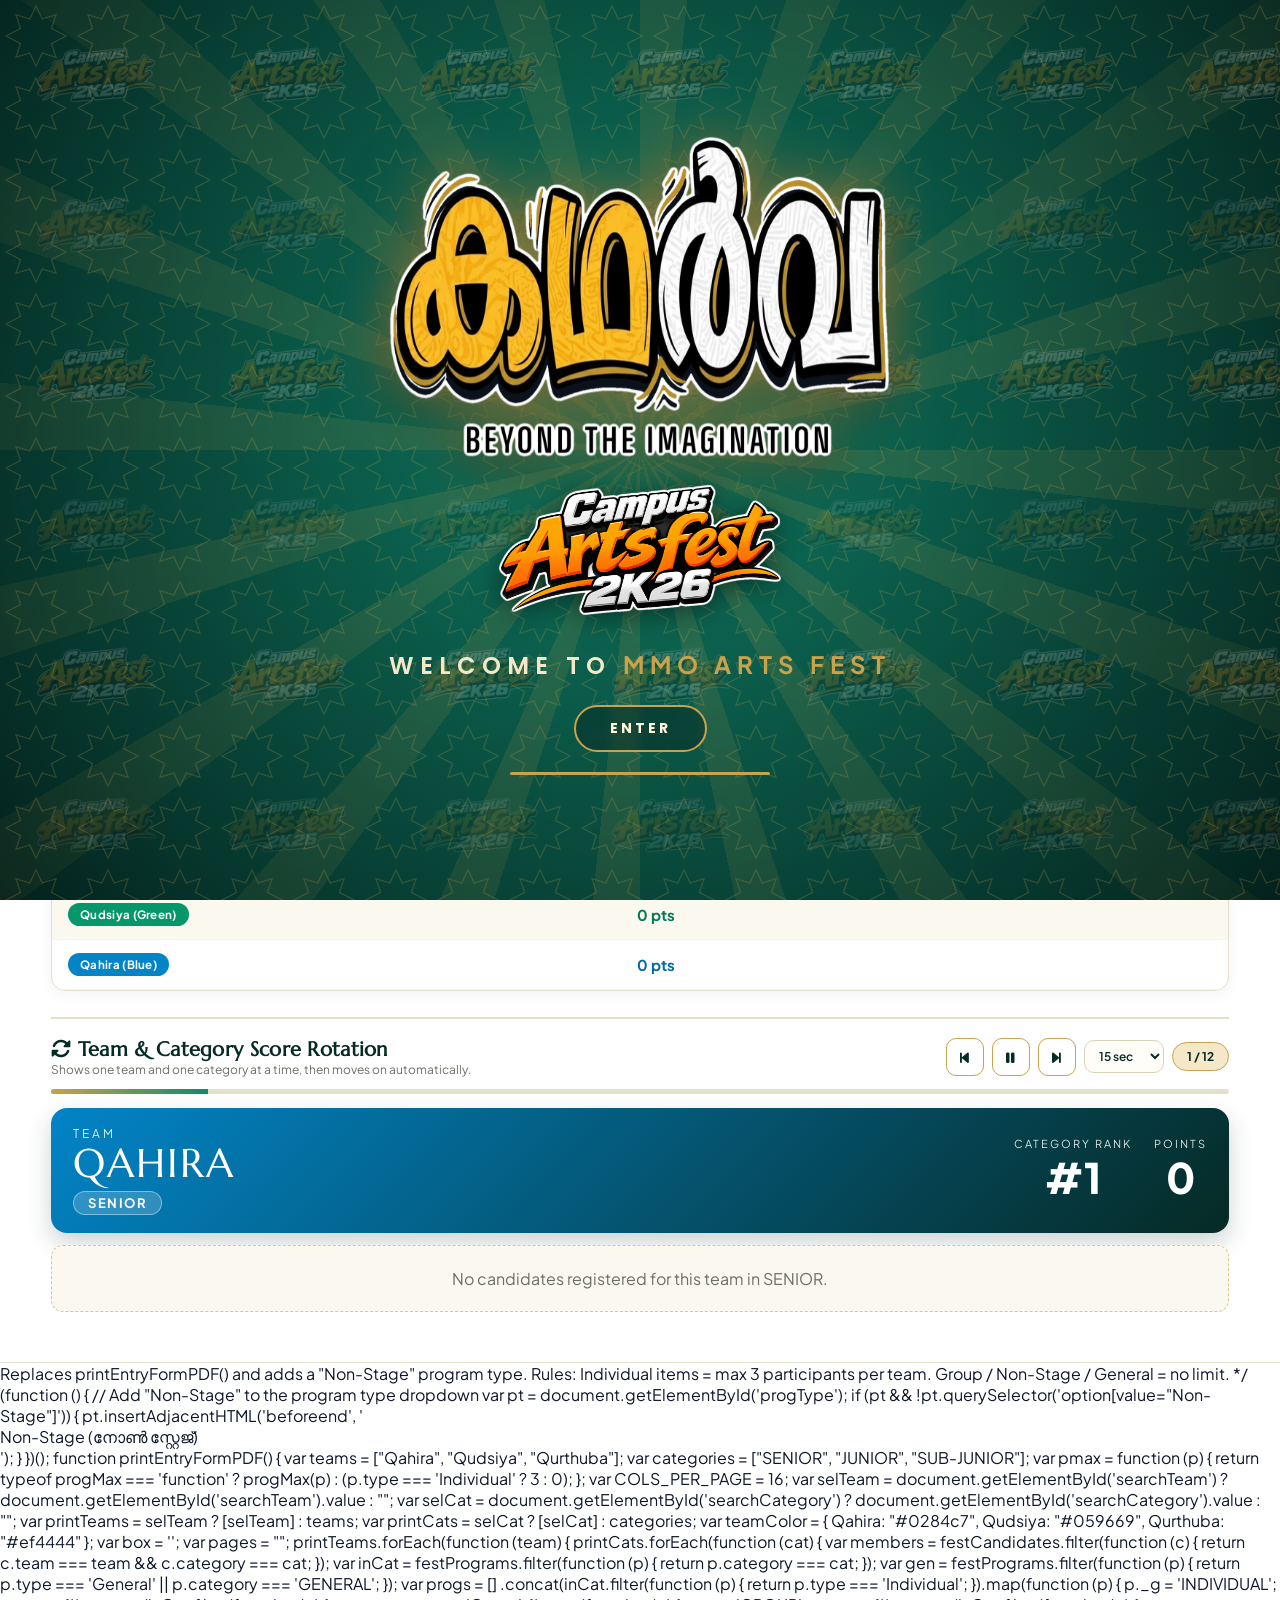
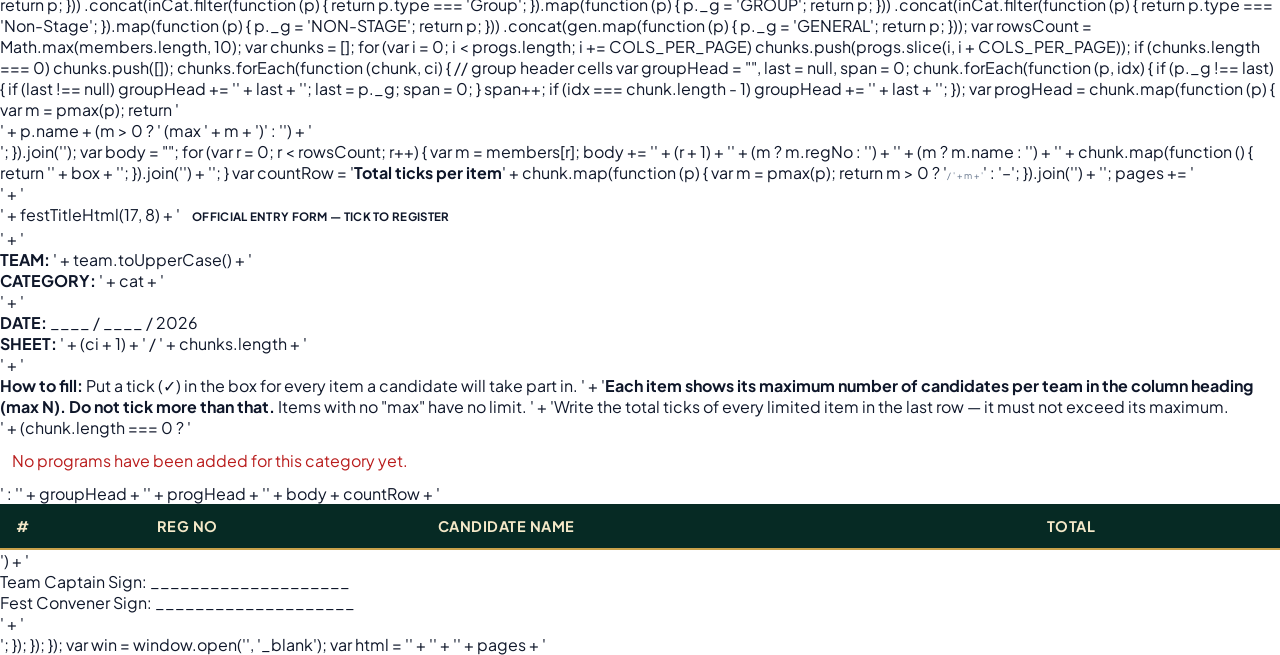
==== commit 97885573: "Add files via upload" ====
--- a/fest-site.html
+++ b/fest-site.html
@@ -293,7 +293,7 @@
     /* full-width hero */
     .top-header {
       border-radius: 0 !important; margin: 0 !important; border: 0 !important; box-shadow: none !important; width: 100% !important;
-      min-height: clamp(240px, 42vh, 400px) !important; padding: 70px 16px 34px !important;
+      min-height: clamp(240px, 40vh, 420px) !important; padding: 64px 16px 30px !important;
       background: radial-gradient(circle at 50% 130%, rgba(201,162,75,.5), transparent 58%), var(--star2), linear-gradient(160deg, #04211c 0%, #0b5d4b 55%, #083d33 100%) !important;
       background-size: auto, 72px 72px, auto !important;
       animation: heroDrift 24s linear infinite;
@@ -302,8 +302,8 @@
     .top-header::after { content: ""; position: absolute; left: 0; right: 0; bottom: 0; height: 5px; background: linear-gradient(90deg, transparent, #c9a24b, transparent); }
     .header-controls { top: 14px !important; left: clamp(12px, 3vw, 40px) !important; right: clamp(12px, 3vw, 40px) !important; }
     .title-banner { margin-top: 0 !important; }
-    .hero-name { display: block; max-width: min(660px, 88vw); max-height: 200px; width: auto; height: auto; margin: 0 auto; filter: drop-shadow(0 8px 20px rgba(0,0,0,.55)); animation: heroIn 1.1s cubic-bezier(.2,.8,.2,1) both; }
-    .hero-sub  { display: block; max-width: min(470px, 72vw); max-height: 66px; width: auto; height: auto; margin: 8px auto 0; filter: drop-shadow(0 4px 12px rgba(0,0,0,.5)); animation: heroIn 1.1s .35s cubic-bezier(.2,.8,.2,1) both; }
+    .hero-name { display: block; max-width: min(520px, 80vw); max-height: clamp(120px, 24vh, 240px); width: auto; height: auto; margin: 0 auto; filter: drop-shadow(0 8px 20px rgba(0,0,0,.55)); animation: heroIn 1.1s cubic-bezier(.2,.8,.2,1) both; }
+    .hero-sub  { display: block; max-width: min(380px, 70vw); max-height: clamp(60px, 10vh, 100px); width: auto; height: auto; margin: 8px auto 0; filter: drop-shadow(0 4px 12px rgba(0,0,0,.5)); animation: heroIn 1.1s .35s cubic-bezier(.2,.8,.2,1) both; }
     @keyframes heroIn { from { opacity: 0; transform: translateY(16px) scale(.94); } to { opacity: 1; transform: none; } }
 
     /* sticky top menu (computers) */
@@ -332,8 +332,8 @@
     .w-spark { position: absolute; bottom: -20px; border-radius: 50%; background: radial-gradient(circle, #fff6dc, rgba(201,162,75,0)); animation: rise linear infinite; }
     @keyframes rise { from { transform: translateY(0) scale(.6); opacity: 0; } 15% { opacity: .95; } to { transform: translateY(-110vh) scale(1.2); opacity: 0; } }
     .w-center { position: relative; z-index: 2; text-align: center; padding: 20px; max-width: 94vw; }
-    .w-name { display: block; max-width: min(760px, 88vw); max-height: 36vh; width: auto; height: auto; margin: 0 auto; filter: drop-shadow(0 0 28px rgba(201,162,75,.65)) drop-shadow(0 10px 22px rgba(0,0,0,.5)); animation: wZoom 1.4s cubic-bezier(.2,.9,.2,1) both, wGlow 3s 1.4s ease-in-out infinite; }
-    .w-sub { display: block; max-width: min(520px, 76vw); max-height: 14vh; width: auto; height: auto; margin: 10px auto 0; animation: wUp 1.1s .8s cubic-bezier(.2,.9,.2,1) both; filter: drop-shadow(0 4px 14px rgba(0,0,0,.5)); }
+    .w-name { display: block; max-width: min(620px, 86vw); max-height: 38vh; width: auto; height: auto; margin: 0 auto; filter: drop-shadow(0 0 28px rgba(201,162,75,.65)) drop-shadow(0 10px 22px rgba(0,0,0,.5)); animation: wZoom 1.4s cubic-bezier(.2,.9,.2,1) both, wGlow 3s 1.4s ease-in-out infinite; }
+    .w-sub { display: block; max-width: min(420px, 70vw); max-height: 16vh; width: auto; height: auto; margin: 10px auto 0; animation: wUp 1.1s .8s cubic-bezier(.2,.9,.2,1) both; filter: drop-shadow(0 4px 14px rgba(0,0,0,.5)); }
     .w-name-t { font: 700 clamp(38px, 9vw, 84px) Cinzel, serif; color: #fff6dc; letter-spacing: 6px; text-transform: uppercase; text-shadow: 0 0 30px rgba(201,162,75,.7); animation: wZoom 1.4s both; }
     .w-sub-t { font: 600 clamp(14px, 3vw, 22px) Poppins, sans-serif; color: #c9a24b; letter-spacing: 8px; margin-top: 8px; animation: wUp 1.1s .8s both; }
     .w-hello { margin-top: 26px; color: #f4e8c8; font: 600 clamp(15px, 2.6vw, 24px) Poppins, sans-serif; letter-spacing: 6px; text-transform: uppercase; animation: wUp 1.1s 1.5s both; }
@@ -1206,7 +1206,7 @@
     bodyContent += `
       <div style="page-break-after:always; margin-bottom:30px;">
         <div style="text-align:center; border-bottom:2px solid #1e3a8a; padding-bottom:8px; margin-bottom:15px;">
-          ${festTitleHtml(14, 6)}
+          ${festTitleHtml(18, 8)}
           <h3 style="margin:4px 0 0 0; color:#0284c7; text-transform:uppercase;">OFFICIAL TEAM ROSTER: ${team.toUpperCase()}</h3>
         </div>`;
     categories.forEach(cat => {
@@ -1859,7 +1859,7 @@
           }).join('') + '<td></td></tr>';
 
         pages += '<div class="page">' +
-          '<div class="hdr">' + festTitleHtml(13, 5.5) +
+          '<div class="hdr">' + festTitleHtml(17, 8) +
           '<div class="badge" style="background:' + (teamColor[team] || '#1e3a8a') + '">OFFICIAL ENTRY FORM — TICK TO REGISTER</div></div>' +
           '<div class="meta"><div><b>TEAM:</b> ' + team.toUpperCase() + '</div><div><b>CATEGORY:</b> ' + cat + '</div>' +
           '<div><b>DATE:</b> ____ / ____ / 2026</div><div><b>SHEET:</b> ' + (ci + 1) + ' / ' + chunks.length + '</div></div>' +
@@ -1931,7 +1931,7 @@
 function judgeHead(cat, item, tag) {
   var catHtml = cat ? '<b>' + esc(cat) + '</b>' : '<span class="line"></span>';
   var itemHtml = item ? '<b>' + esc(item) + '</b>' : '<span class="line"></span>';
-  return '<div class="hdr">' + festTitleHtml(8, 3.4) + '<div class="t2">JUDGES EVALUATION SLIP' + (tag ? ' — ' + tag : '') + '</div></div>' +
+  return '<div class="hdr">' + festTitleHtml(11, 5) + '<div class="t2">JUDGES EVALUATION SLIP' + (tag ? ' — ' + tag : '') + '</div></div>' +
     '<div class="meta"><div><span>CATEGORY</span>' + catHtml + '</div><div><span>ITEM</span>' + itemHtml + '</div></div>';
 }
 var JUDGE_SIGN = '<div class="sign"><div>Judge: ____________________</div><div>Sign: ______________</div></div>';
@@ -2120,10 +2120,10 @@
 })();
 function drawLogoHeader(ctx, w, greet, acc) {
   var n = posterLogo.name, s = posterLogo.sub, y = 62;
-  var k = Math.min(780 / n.width, 130 / n.height), nw = n.width * k, nh = n.height * k;
+  var k = Math.min(560 / n.width, 140 / n.height), nw = n.width * k, nh = n.height * k;
   ctx.save(); ctx.shadowColor = 'rgba(0,0,0,.5)'; ctx.shadowBlur = 18; ctx.drawImage(n, (w - nw) / 2, y, nw, nh); ctx.restore();
   y += nh + 8;
-  if (s) { var k2 = Math.min(520 / s.width, 46 / s.height), sw = s.width * k2, sh = s.height * k2; ctx.drawImage(s, (w - sw) / 2, y, sw, sh); y += sh + 12; }
+  if (s) { var k2 = Math.min(380 / s.width, 62 / s.height), sw = s.width * k2, sh = s.height * k2; ctx.drawImage(s, (w - sw) / 2, y, sw, sh); y += sh + 12; }
   ctx.strokeStyle = acc; ctx.lineWidth = 2;
   ctx.beginPath(); ctx.moveTo(w / 2 - 300, y); ctx.lineTo(w / 2 - 24, y); ctx.moveTo(w / 2 + 24, y); ctx.lineTo(w / 2 + 300, y); ctx.stroke();
   ctx.save(); ctx.translate(w / 2, y); ctx.rotate(Math.PI / 4); ctx.fillStyle = acc; ctx.fillRect(-8, -8, 16, 16); ctx.restore();
@@ -2953,7 +2953,7 @@
     '.d{font-size:8pt;color:#64748b}h3{background:#e3f3ec;border-left:4px solid #0b5d4b;padding:4px 10px;margin:12px 0 5px;font-size:11pt;color:#062a24}h3 small{font-weight:400;color:#475569;font-size:8.5pt}' +
     'table{width:100%;border-collapse:collapse;margin:3px 0 8px}th,td{border:1px solid #94a3b8;padding:3px 6px;font-size:9pt;text-align:left}' +
     'th{background:#062a24;color:#f4e8c8;font-size:8.5pt}tr{page-break-inside:avoid}.pb{page-break-before:always}.c{text-align:center}.blk{page-break-inside:avoid}</style></head><body>' +
-    '<div class="hdr">' + festTitleHtml(16, 7) + '<div class="t3">' + title + '</div>' +
+    '<div class="hdr">' + festTitleHtml(22, 10) + '<div class="t3">' + title + '</div>' +
     '<div class="d">Printed: ' + new Date().toLocaleString() + '</div></div>' + body +
     '<script>window.onload=function(){setTimeout(function(){window.print()},600)}<\/script></body></html>');
   w.document.close();
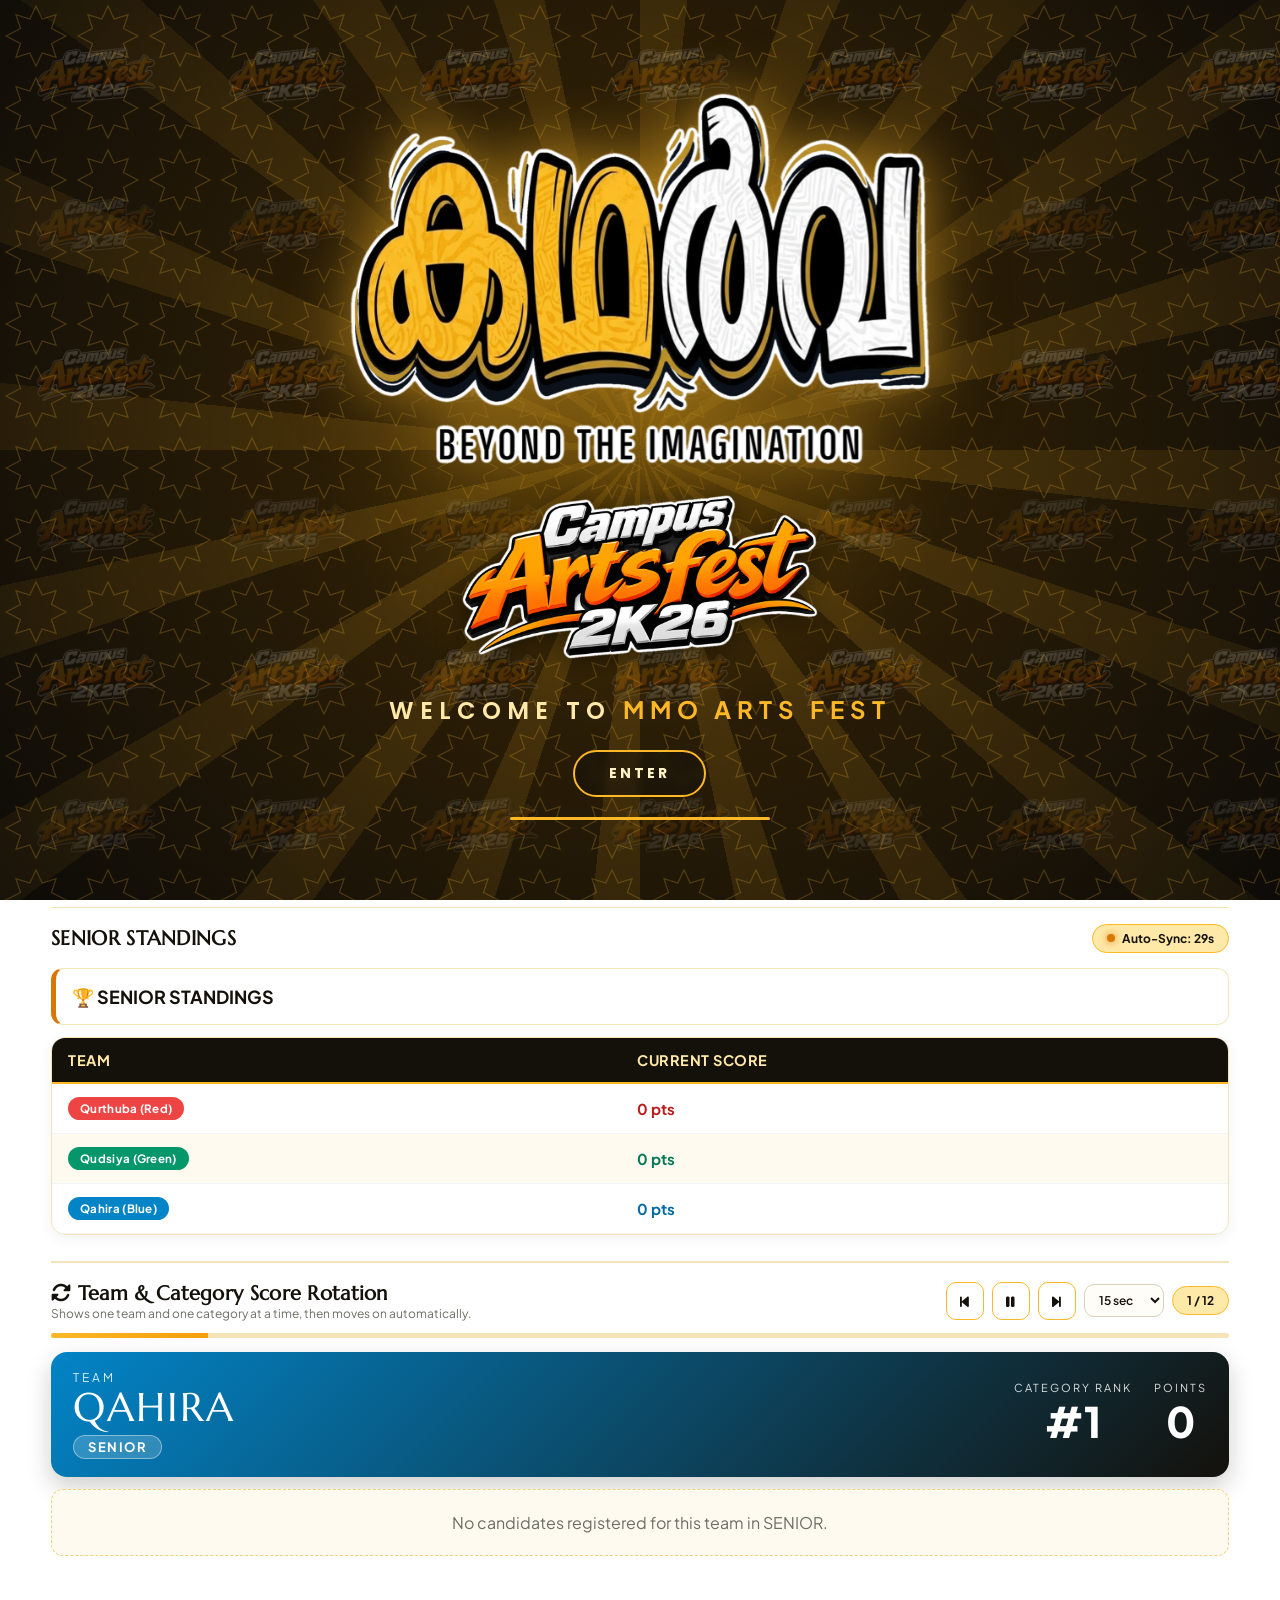
==== commit bf3ae6ff: "Add files via upload" ====
--- a/fest-site.html
+++ b/fest-site.html
@@ -86,17 +86,17 @@
 @import url('https://fonts.googleapis.com/css2?family=Marcellus&family=Plus+Jakarta+Sans:wght@400;500;600;700;800&display=swap');
 
 :root {
-  --bg-main: #f6f3ea;
-  --navy-dark: #062a24;
-  --navy-main: #0b5d4b;
-  --navy-light: #0e8a6d;
-  --navy-soft: #e3f3ec;
-  --emerald-main: #0b7a5f;
-  --gold: #c9a24b;
-  --gold-soft: #f4e8c8;
-  --border-color: #e6dfcc;
+  --bg-main: #fff8e6;
+  --navy-dark: #14110b;
+  --navy-main: #D97706;
+  --navy-light: #F59E0B;
+  --navy-soft: #fff3d1;
+  --emerald-main: #D97706;
+  --gold: #FDB827;
+  --gold-soft: #ffe9a8;
+  --border-color: #f3e5b8;
   --text-muted: #6b6f64;
-  --star: url("data:image/svg+xml,%3Csvg xmlns='http://www.w3.org/2000/svg' width='72' height='72' viewBox='0 0 72 72'%3E%3Cpath d='M36 6l6.2 13.1L56 14.6l-4.5 13.9L66 36l-14.5 7.5L56 57.4l-13.8-4.5L36 66l-6.2-13.1L16 57.4l4.5-13.9L6 36l14.5-7.5L16 14.6l13.8 4.5z' fill='none' stroke='%23c9a24b' stroke-opacity='.22' stroke-width='1.2'/%3E%3C/svg%3E");
+  --star: url("data:image/svg+xml,%3Csvg xmlns='http://www.w3.org/2000/svg' width='72' height='72' viewBox='0 0 72 72'%3E%3Cpath d='M36 6l6.2 13.1L56 14.6l-4.5 13.9L66 36l-14.5 7.5L56 57.4l-13.8-4.5L36 66l-6.2-13.1L16 57.4l4.5-13.9L6 36l14.5-7.5L16 14.6l13.8 4.5z' fill='none' stroke='%23FDB827' stroke-opacity='.22' stroke-width='1.2'/%3E%3C/svg%3E");
 }
 
 * { font-family: 'Plus Jakarta Sans', 'Poppins', sans-serif; }
@@ -113,19 +113,19 @@
   border-radius: 22px;
   background:
     var(--star),
-    radial-gradient(circle at 50% 120%, rgba(201,162,75,.35), transparent 55%),
-    linear-gradient(160deg, #04211c 0%, #0b5d4b 60%, #083d33 100%),
+    radial-gradient(circle at 50% 120%, rgba(253,184,39,.35), transparent 55%),
+    linear-gradient(160deg, #0d0b08 0%, #D97706 60%, #2a1d06 100%),
     url('title-logo.png') center/cover no-repeat;
   background-size: 72px 72px, auto, auto, cover;
-  box-shadow: 0 18px 40px rgba(6,42,36,.28), inset 0 0 0 1.5px rgba(201,162,75,.55), inset 0 0 0 6px rgba(6,42,36,.6), inset 0 0 0 7px rgba(201,162,75,.3);
+  box-shadow: 0 18px 40px rgba(20,17,11,.28), inset 0 0 0 1.5px rgba(253,184,39,.55), inset 0 0 0 6px rgba(20,17,11,.6), inset 0 0 0 7px rgba(253,184,39,.3);
 }
 .fest-title-malayalam {
   font-family: 'Marcellus', serif;
   text-transform: uppercase;
   letter-spacing: 4px;
   font-size: clamp(34px, 8vw, 62px);
-  color: #fff6dc;
-  text-shadow: 0 3px 0 rgba(0,0,0,.35), 0 0 30px rgba(201,162,75,.55);
+  color: #fff3c4;
+  text-shadow: 0 3px 0 rgba(0,0,0,.35), 0 0 30px rgba(253,184,39,.55);
 }
 .sub-fest-title {
   font-family: 'Marcellus', serif;
@@ -133,17 +133,17 @@
   font-size: clamp(13px, 3.4vw, 18px);
   letter-spacing: 6px;
   padding: 6px 18px;
-  border-top: 1px solid rgba(201,162,75,.6);
-  border-bottom: 1px solid rgba(201,162,75,.6);
+  border-top: 1px solid rgba(253,184,39,.6);
+  border-bottom: 1px solid rgba(253,184,39,.6);
   margin-top: 12px;
 }
-.icon-btn { border-color: rgba(201,162,75,.6); background: rgba(4,33,28,.6); }
-.icon-btn:hover { background: var(--gold); color: #062a24; }
+.icon-btn { border-color: rgba(253,184,39,.6); background: rgba(13,11,8,.6); }
+.icon-btn:hover { background: var(--gold); color: #14110b; }
 
 /* ---------- Drawer ---------- */
-.side-drawer { background: #062a24; border-right: 2px solid var(--gold); }
-.side-drawer a { color: #f4e8c8; border-bottom: 1px solid rgba(201,162,75,.18); }
-.side-drawer a:hover { background: rgba(201,162,75,.15); color: #fff; }
+.side-drawer { background: #14110b; border-right: 2px solid var(--gold); }
+.side-drawer a { color: #ffe9a8; border-bottom: 1px solid rgba(253,184,39,.18); }
+.side-drawer a:hover { background: rgba(253,184,39,.15); color: #fff; }
 .side-drawer .close-btn { color: var(--gold); }
 
 /* ---------- Panels & cards ---------- */
@@ -151,12 +151,12 @@
   border: 1px solid var(--border-color);
   border-radius: 20px;
   background: rgba(255,255,255,.92);
-  box-shadow: 0 10px 30px rgba(6,42,36,.07);
+  box-shadow: 0 10px 30px rgba(20,17,11,.07);
 }
 .dashboard-card {
   border-radius: 18px;
   border: 1px solid var(--border-color);
-  background: linear-gradient(180deg, #fff, #fbf8ef);
+  background: linear-gradient(180deg, #fff, #fffaf0);
 }
 .dashboard-card::after { width: 5px; background: linear-gradient(var(--gold), var(--navy-light)); }
 .dashboard-card h4 { color: var(--gold); font-family: 'Marcellus', serif; letter-spacing: 2px; }
@@ -168,23 +168,23 @@
 .tab-btn.active, .tab-btn:hover {
   background: var(--navy-main);
   border-color: var(--gold);
-  box-shadow: 0 6px 14px rgba(11,93,75,.28);
+  box-shadow: 0 6px 14px rgba(217,119,6,.28);
 }
 button.btn { background: linear-gradient(135deg, var(--navy-main), var(--navy-light)); border-radius: 10px; letter-spacing: .2px; }
-button.btn:hover { background: linear-gradient(135deg, var(--navy-dark), var(--navy-main)); box-shadow: 0 8px 18px rgba(6,42,36,.25); }
+button.btn:hover { background: linear-gradient(135deg, var(--navy-dark), var(--navy-main)); box-shadow: 0 8px 18px rgba(20,17,11,.25); }
 button.btn-success { background: linear-gradient(135deg, #b8902f, var(--gold)); color: #1d1500; }
 button.btn-success:hover { background: linear-gradient(135deg, #a07d24, #b8902f); }
 button:focus-visible, input:focus-visible, select:focus-visible, a:focus-visible { outline: 3px solid var(--gold); outline-offset: 2px; }
 
 /* ---------- Inputs ---------- */
 input, select, textarea { border: 1.5px solid #d9d2bb; background: #fffdf8; border-radius: 10px; }
-input:focus, select:focus, textarea:focus { border-color: var(--gold); box-shadow: 0 0 0 4px rgba(201,162,75,.2); }
-.report-box { background: #fbf8ef; border: 1px dashed #d9c98f; border-radius: 16px; }
+input:focus, select:focus, textarea:focus { border-color: var(--gold); box-shadow: 0 0 0 4px rgba(253,184,39,.2); }
+.report-box { background: #fffaf0; border: 1px dashed #f0d27a; border-radius: 16px; }
 
 /* ---------- Tables ---------- */
-.table-responsive { border-radius: 14px; border: 1px solid var(--border-color); box-shadow: 0 4px 14px rgba(6,42,36,.05); }
+.table-responsive { border-radius: 14px; border: 1px solid var(--border-color); box-shadow: 0 4px 14px rgba(20,17,11,.05); }
 th { background: var(--navy-dark); color: var(--gold-soft); border-bottom: 2px solid var(--gold); }
-tr:nth-child(even) { background: #fbf8ef; }
+tr:nth-child(even) { background: #fffaf0; }
 tr:hover { background: var(--navy-soft); }
 .matrix-table th, .matrix-table td { border-color: #eee7d2; }
 .matrix-table th.sticky-col { background: var(--navy-dark); }
@@ -202,7 +202,7 @@
 /* ---------- Poster studio ---------- */
 .poster-modal-dialog { border-radius: 20px; border: 2px solid var(--gold); }
 .model-btn.active { background: var(--navy-main); border-color: var(--gold); }
-.preview-stage { background: #04211c; }
+.preview-stage { background: #0d0b08; }
 
 @media (max-width: 600px) {
   .app-wrapper { padding: 10px; }
@@ -227,19 +227,19 @@
 /* ===== Rotation panel ===== */
 .rot-btn { width: 38px; height: 38px; border-radius: 10px; border: 1px solid var(--gold); background: #fff; color: var(--navy-dark); cursor: pointer; font-size: 14px; }
 .rot-btn:hover { background: var(--navy-main); color: #fff; }
-.rot-progress { height: 5px; background: #e6dfcc; border-radius: 4px; overflow: hidden; margin-bottom: 14px; }
+.rot-progress { height: 5px; background: #f3e5b8; border-radius: 4px; overflow: hidden; margin-bottom: 14px; }
 .rot-progress #rotBar { height: 100%; width: 0; background: linear-gradient(90deg, var(--gold), var(--navy-light)); transition: width 1s linear; }
 .rot-wrap { max-height: 66vh; overflow: auto; }
 .rot-wrap th { position: sticky; top: 0; z-index: 2; }
 .rot-wrap th.sticky-col { z-index: 4; }
 .rot-pl { display: block; font-size: 10px; color: var(--emerald-main); font-weight: 700; }
-.rot-empty { padding: 22px; text-align: center; color: var(--text-muted); background: #fbf8ef; border-radius: 12px; border: 1px dashed #d9c98f; }
+.rot-empty { padding: 22px; text-align: center; color: var(--text-muted); background: #fffaf0; border-radius: 12px; border: 1px dashed #f0d27a; }
 
 /* ===== Poster studio ===== */
 .poster-modal-dialog { max-width: 1240px; }
 .poster-modal-body { grid-template-columns: minmax(340px, 1fr) minmax(360px, 1fr); }
 .preview-stage { position: sticky; top: 70px; align-self: start; }
-.pm-box { background: #fbf8ef; border: 1px dashed #d9c98f; border-radius: 12px; padding: 12px; margin: 6px 0 12px; }
+.pm-box { background: #fffaf0; border: 1px dashed #f0d27a; border-radius: 12px; padding: 12px; margin: 6px 0 12px; }
 .pm-box input[type=file] { padding: 7px; margin-bottom: 8px; background: #fff; }
 .pm-grid { display: grid; grid-template-columns: 1fr 1fr; gap: 8px 12px; margin-top: 8px; }
 .pm-grid label { font-size: 11.5px; font-weight: 600; color: var(--text-muted); }
@@ -250,9 +250,9 @@
 .ent-wrap { max-height: 68vh; overflow: auto; }
 .ent-wrap th { position: sticky; top: 0; z-index: 2; }
 .ent-wrap th.sticky-col { z-index: 4; }
-.ent-cb { width: 22px; height: 22px; margin: 0; cursor: pointer; accent-color: #0b7a5f; }
+.ent-cb { width: 22px; height: 22px; margin: 0; cursor: pointer; accent-color: #D97706; }
 .ent-cb:disabled { cursor: not-allowed; opacity: .35; }
-.mini-modal { position: fixed; inset: 0; background: rgba(6,42,36,.6); z-index: 3000; display: none; align-items: center; justify-content: center; padding: 14px; backdrop-filter: blur(4px); }
+.mini-modal { position: fixed; inset: 0; background: rgba(20,17,11,.6); z-index: 3000; display: none; align-items: center; justify-content: center; padding: 14px; backdrop-filter: blur(4px); }
 .mini-card { background: #fff; border-radius: 16px; padding: 22px; width: 100%; max-width: 460px; border: 2px solid var(--gold); }
 
 /* ===== Vertical item names (rotation / matrix) ===== */
@@ -282,11 +282,11 @@
       var bad = "this.style.display='none';this.nextSibling.style.display='block'";
       return '<div style="text-align:center;line-height:1.1">' +
         '<img src="' + festAbs(FEST_NAME_IMG) + '" style="height:' + h1 + 'mm;max-width:100%" onerror="' + bad + '"><div style="display:none;font-family:Cinzel,serif;font-weight:700;font-size:' + (h1 * 2.2) + 'pt;letter-spacing:2px;text-transform:uppercase">MMO Arts Fest</div>' +
-        '<br><img src="' + festAbs(FEST_SUB_IMG) + '" style="height:' + h2 + 'mm;margin-top:1.2mm;max-width:100%" onerror="' + bad + '"><div style="display:none;font-size:' + (h2 * 1.5) + 'pt;letter-spacing:3px;color:#0b5d4b;font-weight:600">CAMPUS ARTS FESTIVAL 2K26</div></div>';
+        '<br><img src="' + festAbs(FEST_SUB_IMG) + '" style="height:' + h2 + 'mm;margin-top:1.2mm;max-width:100%" onerror="' + bad + '"><div style="display:none;font-size:' + (h2 * 1.5) + 'pt;letter-spacing:3px;color:#D97706;font-weight:600">CAMPUS ARTS FESTIVAL 2K26</div></div>';
     }
   </script>
   <style id="fullpage-style">
-    :root { --star2: url("data:image/svg+xml,%3Csvg xmlns='http://www.w3.org/2000/svg' width='72' height='72' viewBox='0 0 72 72'%3E%3Cpath d='M36 6l6.2 13.1L56 14.6l-4.5 13.9L66 36l-14.5 7.5L56 57.4l-13.8-4.5L36 66l-6.2-13.1L16 57.4l4.5-13.9L6 36l14.5-7.5L16 14.6l13.8 4.5z' fill='none' stroke='%23c9a24b' stroke-opacity='.25' stroke-width='1.2'/%3E%3C/svg%3E"); }
+    :root { --star2: url("data:image/svg+xml,%3Csvg xmlns='http://www.w3.org/2000/svg' width='72' height='72' viewBox='0 0 72 72'%3E%3Cpath d='M36 6l6.2 13.1L56 14.6l-4.5 13.9L66 36l-14.5 7.5L56 57.4l-13.8-4.5L36 66l-6.2-13.1L16 57.4l4.5-13.9L6 36l14.5-7.5L16 14.6l13.8 4.5z' fill='none' stroke='%23FDB827' stroke-opacity='.25' stroke-width='1.2'/%3E%3C/svg%3E"); }
     html, body { width: 100% !important; margin: 0 !important; background: #fff !important; background-image: none !important; }
     .app-wrapper { max-width: none !important; width: 100% !important; padding: 0 !important; margin: 0 !important; }
 
@@ -294,12 +294,12 @@
     .top-header {
       border-radius: 0 !important; margin: 0 !important; border: 0 !important; box-shadow: none !important; width: 100% !important;
       min-height: clamp(240px, 40vh, 420px) !important; padding: 64px 16px 30px !important;
-      background: radial-gradient(circle at 50% 130%, rgba(201,162,75,.5), transparent 58%), var(--star2), linear-gradient(160deg, #04211c 0%, #0b5d4b 55%, #083d33 100%) !important;
+      background: radial-gradient(circle at 50% 130%, rgba(253,184,39,.5), transparent 58%), var(--star2), linear-gradient(160deg, #0d0b08 0%, #D97706 55%, #2a1d06 100%) !important;
       background-size: auto, 72px 72px, auto !important;
       animation: heroDrift 24s linear infinite;
     }
     @keyframes heroDrift { from { background-position: 0 0, 0 0, 0 0; } to { background-position: 0 0, 72px 72px, 0 0; } }
-    .top-header::after { content: ""; position: absolute; left: 0; right: 0; bottom: 0; height: 5px; background: linear-gradient(90deg, transparent, #c9a24b, transparent); }
+    .top-header::after { content: ""; position: absolute; left: 0; right: 0; bottom: 0; height: 5px; background: linear-gradient(90deg, transparent, #FDB827, transparent); }
     .header-controls { top: 14px !important; left: clamp(12px, 3vw, 40px) !important; right: clamp(12px, 3vw, 40px) !important; }
     .title-banner { margin-top: 0 !important; }
     .hero-name { display: block; max-width: min(520px, 80vw); max-height: clamp(120px, 24vh, 240px); width: auto; height: auto; margin: 0 auto; filter: drop-shadow(0 8px 20px rgba(0,0,0,.55)); animation: heroIn 1.1s cubic-bezier(.2,.8,.2,1) both; }
@@ -309,19 +309,19 @@
     /* sticky top menu (computers) */
     #mainNav { display: none; }
     @media (min-width: 900px) {
-      #mainNav { display: flex; position: sticky; top: 0; z-index: 900; background: #062a24; border-bottom: 3px solid #c9a24b; padding: 0 clamp(16px, 4vw, 72px); gap: 2px; overflow-x: auto; }
-      #mainNav a { color: #f4e8c8; padding: 15px 18px; cursor: pointer; font-weight: 600; font-size: 14px; white-space: nowrap; border-bottom: 3px solid transparent; margin-bottom: -3px; transition: .2s; }
-      #mainNav a:hover, #mainNav a.on { color: #fff; border-bottom-color: #c9a24b; background: rgba(201,162,75,.14); }
+      #mainNav { display: flex; position: sticky; top: 0; z-index: 900; background: #14110b; border-bottom: 3px solid #FDB827; padding: 0 clamp(16px, 4vw, 72px); gap: 2px; overflow-x: auto; }
+      #mainNav a { color: #ffe9a8; padding: 15px 18px; cursor: pointer; font-weight: 600; font-size: 14px; white-space: nowrap; border-bottom: 3px solid transparent; margin-bottom: -3px; transition: .2s; }
+      #mainNav a:hover, #mainNav a.on { color: #fff; border-bottom-color: #FDB827; background: rgba(253,184,39,.14); }
     }
 
     /* full-width page sections */
     .view-panel { border-radius: 0 !important; border-left: 0 !important; border-right: 0 !important; border-top: 0 !important; box-shadow: none !important; margin: 0 !important; width: 100% !important; max-width: none !important; background: #fff !important; padding: 30px clamp(16px, 4vw, 72px) 50px !important; min-height: 56vh; }
 
     /* ===== Welcome wall ===== */
-    #welcome { position: fixed; inset: 0; z-index: 9000; overflow: hidden; display: flex; align-items: center; justify-content: center; background: radial-gradient(circle at 50% 45%, #0f7a5f 0%, #0b5d4b 35%, #04211c 100%); transition: opacity .9s ease, visibility .9s; cursor: pointer; }
+    #welcome { position: fixed; inset: 0; z-index: 9000; overflow: hidden; display: flex; align-items: center; justify-content: center; background: radial-gradient(circle at 50% 45%, #FF8A00 0%, #D97706 35%, #0d0b08 100%); transition: opacity .9s ease, visibility .9s; cursor: pointer; }
     #welcome.hide { opacity: 0; visibility: hidden; }
     #welcome::before { content: ""; position: absolute; inset: 0; background: var(--star2); background-size: 72px 72px; animation: heroDrift 14s linear infinite; opacity: .9; }
-    .w-rays { position: absolute; left: 50%; top: 50%; width: 220vmax; height: 220vmax; margin: -110vmax 0 0 -110vmax; background: repeating-conic-gradient(rgba(201,162,75,.16) 0 6deg, transparent 6deg 18deg); animation: spin 50s linear infinite; -webkit-mask-image: radial-gradient(circle, #000 5%, transparent 55%); mask-image: radial-gradient(circle, #000 5%, transparent 55%); }
+    .w-rays { position: absolute; left: 50%; top: 50%; width: 220vmax; height: 220vmax; margin: -110vmax 0 0 -110vmax; background: repeating-conic-gradient(rgba(253,184,39,.16) 0 6deg, transparent 6deg 18deg); animation: spin 50s linear infinite; -webkit-mask-image: radial-gradient(circle, #000 5%, transparent 55%); mask-image: radial-gradient(circle, #000 5%, transparent 55%); }
     @keyframes spin { to { transform: rotate(360deg); } }
     .w-wall { position: absolute; inset: 0; display: flex; flex-direction: column; justify-content: space-around; pointer-events: none; }
     .w-row { display: flex; white-space: nowrap; width: max-content; opacity: .16; animation: rowL 38s linear infinite; align-items: center; }
@@ -329,24 +329,49 @@
     .w-row img { height: 60px; margin: 0 34px; } .w-row span { font: 700 40px Cinzel, serif; color: #fff; margin: 0 34px; letter-spacing: 4px; }
     @keyframes rowL { from { transform: translateX(0); } to { transform: translateX(-50%); } }
     @keyframes rowR { from { transform: translateX(-50%); } to { transform: translateX(0); } }
-    .w-spark { position: absolute; bottom: -20px; border-radius: 50%; background: radial-gradient(circle, #fff6dc, rgba(201,162,75,0)); animation: rise linear infinite; }
+    .w-spark { position: absolute; bottom: -20px; border-radius: 50%; background: radial-gradient(circle, #fff3c4, rgba(253,184,39,0)); animation: rise linear infinite; }
     @keyframes rise { from { transform: translateY(0) scale(.6); opacity: 0; } 15% { opacity: .95; } to { transform: translateY(-110vh) scale(1.2); opacity: 0; } }
     .w-center { position: relative; z-index: 2; text-align: center; padding: 20px; max-width: 94vw; }
-    .w-name { display: block; max-width: min(620px, 86vw); max-height: 38vh; width: auto; height: auto; margin: 0 auto; filter: drop-shadow(0 0 28px rgba(201,162,75,.65)) drop-shadow(0 10px 22px rgba(0,0,0,.5)); animation: wZoom 1.4s cubic-bezier(.2,.9,.2,1) both, wGlow 3s 1.4s ease-in-out infinite; }
+    .w-name { display: block; max-width: min(620px, 86vw); max-height: 38vh; width: auto; height: auto; margin: 0 auto; filter: drop-shadow(0 0 28px rgba(253,184,39,.65)) drop-shadow(0 10px 22px rgba(0,0,0,.5)); animation: wZoom 1.4s cubic-bezier(.2,.9,.2,1) both, wGlow 3s 1.4s ease-in-out infinite; }
     .w-sub { display: block; max-width: min(420px, 70vw); max-height: 16vh; width: auto; height: auto; margin: 10px auto 0; animation: wUp 1.1s .8s cubic-bezier(.2,.9,.2,1) both; filter: drop-shadow(0 4px 14px rgba(0,0,0,.5)); }
-    .w-name-t { font: 700 clamp(38px, 9vw, 84px) Cinzel, serif; color: #fff6dc; letter-spacing: 6px; text-transform: uppercase; text-shadow: 0 0 30px rgba(201,162,75,.7); animation: wZoom 1.4s both; }
-    .w-sub-t { font: 600 clamp(14px, 3vw, 22px) Poppins, sans-serif; color: #c9a24b; letter-spacing: 8px; margin-top: 8px; animation: wUp 1.1s .8s both; }
-    .w-hello { margin-top: 26px; color: #f4e8c8; font: 600 clamp(15px, 2.6vw, 24px) Poppins, sans-serif; letter-spacing: 6px; text-transform: uppercase; animation: wUp 1.1s 1.5s both; }
-    .w-hello b { color: #c9a24b; }
-    #wEnter { margin-top: 22px; padding: 11px 34px; border-radius: 999px; border: 2px solid #c9a24b; background: rgba(6,42,36,.5); color: #fff6dc; font: 700 14px Poppins, sans-serif; letter-spacing: 3px; cursor: pointer; animation: wUp 1s 2.1s both; backdrop-filter: blur(4px); }
-    #wEnter:hover { background: #c9a24b; color: #062a24; }
+    .w-name-t { font: 700 clamp(38px, 9vw, 84px) Cinzel, serif; color: #fff3c4; letter-spacing: 6px; text-transform: uppercase; text-shadow: 0 0 30px rgba(253,184,39,.7); animation: wZoom 1.4s both; }
+    .w-sub-t { font: 600 clamp(14px, 3vw, 22px) Poppins, sans-serif; color: #FDB827; letter-spacing: 8px; margin-top: 8px; animation: wUp 1.1s .8s both; }
+    .w-hello { margin-top: 26px; color: #ffe9a8; font: 600 clamp(15px, 2.6vw, 24px) Poppins, sans-serif; letter-spacing: 6px; text-transform: uppercase; animation: wUp 1.1s 1.5s both; }
+    .w-hello b { color: #FDB827; }
+    #wEnter { margin-top: 22px; padding: 11px 34px; border-radius: 999px; border: 2px solid #FDB827; background: rgba(20,17,11,.5); color: #fff3c4; font: 700 14px Poppins, sans-serif; letter-spacing: 3px; cursor: pointer; animation: wUp 1s 2.1s both; backdrop-filter: blur(4px); }
+    #wEnter:hover { background: #FDB827; color: #14110b; }
     .w-bar { width: min(260px, 60vw); height: 3px; background: rgba(255,255,255,.2); margin: 20px auto 0; border-radius: 3px; overflow: hidden; animation: wUp 1s 2.1s both; }
-    .w-bar i { display: block; height: 100%; width: 0; background: #c9a24b; animation: wBar 6s linear forwards; }
+    .w-bar i { display: block; height: 100%; width: 0; background: #FDB827; animation: wBar 6s linear forwards; }
     @keyframes wZoom { from { opacity: 0; transform: scale(.6); filter: blur(12px); } to { opacity: 1; transform: none; } }
     @keyframes wUp { from { opacity: 0; transform: translateY(30px); } to { opacity: 1; transform: none; } }
     @keyframes wGlow { 0%, 100% { transform: scale(1); } 50% { transform: scale(1.03); } }
     @keyframes wBar { to { width: 100%; } }
     @media (prefers-reduced-motion: reduce) { .w-rays, .w-row, .w-spark, .top-header, #welcome::before { animation: none !important; } }
+  </style>
+  <style id="theme-yellow">
+    /* ===== Fest colours taken from the logos: warm black, sunshine yellow, orange ===== */
+    :root { --emerald-main: #D97706; --navy-soft: #fff3d1; --border-color: #f3e5b8; }
+    .top-header {
+      min-height: clamp(380px, 62vh, 640px) !important; padding: 74px 16px 44px !important; display: flex; flex-direction: column; align-items: center; justify-content: center;
+      background: radial-gradient(circle at 50% 58%, rgba(253,184,39,.38), transparent 55%), var(--star2), linear-gradient(160deg, #0d0b08 0%, #2a1d06 52%, #14110b 100%) !important;
+      background-size: auto, 72px 72px, auto !important;
+    }
+    .top-header::after { height: 6px !important; background: linear-gradient(90deg, #FF8A00, #FDB827, #FF8A00) !important; }
+    .title-banner { position: relative; isolation: isolate; }
+    .title-banner::before { content: ""; position: absolute; left: 50%; top: 50%; width: min(980px, 130vw); height: min(640px, 90vh); transform: translate(-50%, -50%); z-index: -1;
+      background: radial-gradient(closest-side, rgba(253,184,39,.6), rgba(255,138,0,.2) 55%, transparent 76%); animation: glowPulse 4.5s ease-in-out infinite; }
+    @keyframes glowPulse { 0%, 100% { opacity: .75; transform: translate(-50%, -50%) scale(.95); } 50% { opacity: 1; transform: translate(-50%, -50%) scale(1.06); } }
+    .hero-name { max-width: min(780px, 92vw) !important; max-height: clamp(180px, 36vh, 360px) !important; animation: heroIn 1.1s cubic-bezier(.2,.8,.2,1) both, bob 5s 1.2s ease-in-out infinite !important; filter: drop-shadow(0 10px 26px rgba(0,0,0,.6)) !important; }
+    .hero-sub { max-width: min(560px, 80vw) !important; max-height: clamp(90px, 17vh, 170px) !important; margin-top: 10px !important; animation: heroIn 1.1s .35s cubic-bezier(.2,.8,.2,1) both, bob 5s 1.6s ease-in-out infinite !important; filter: drop-shadow(0 8px 20px rgba(0,0,0,.55)) !important; }
+    @keyframes bob { 0%, 100% { transform: translateY(0); } 50% { transform: translateY(-9px); } }
+    .ribbon { background: #FDB827; color: #14110b; overflow: hidden; white-space: nowrap; border-top: 3px solid #14110b; border-bottom: 3px solid #14110b; font: 800 14px Poppins, sans-serif; letter-spacing: 4px; padding: 10px 0; }
+    .ribbon .t { display: inline-block; white-space: nowrap; animation: rowL 32s linear infinite; }
+    .ribbon .t span { margin: 0 22px; }
+    #welcome { background: radial-gradient(circle at 50% 45%, #6b4a07 0%, #2a1d06 40%, #0d0b08 100%) !important; }
+    .w-name { max-width: min(820px, 92vw) !important; max-height: 44vh !important; }
+    .w-sub { max-width: min(600px, 80vw) !important; max-height: 20vh !important; }
+    .w-hello { color: #ffe9a8 !important; }
+    @media (max-width: 600px) { .top-header { min-height: 340px !important; } }
   </style>
 </head>
 <body>
@@ -377,6 +402,8 @@
       <div class="sub-fest-title" id="heroSubText" style="display:none">Campus Arts Festival 2k26</div>
     </div>
   </div>
+
+  <div class="ribbon"><div class="t"><span>★ MMO ARTS FEST ★</span><span>CAMPUS ARTS FEST 2K26</span><span>★ BEYOND THE IMAGINATION ★</span><span>★ MMO ARTS FEST ★</span><span>CAMPUS ARTS FEST 2K26</span><span>★ BEYOND THE IMAGINATION ★</span><span>★ MMO ARTS FEST ★</span><span>CAMPUS ARTS FEST 2K26</span><span>★ BEYOND THE IMAGINATION ★</span><span>★ MMO ARTS FEST ★</span><span>CAMPUS ARTS FEST 2K26</span><span>★ BEYOND THE IMAGINATION ★</span><span>★ MMO ARTS FEST ★</span><span>CAMPUS ARTS FEST 2K26</span><span>★ BEYOND THE IMAGINATION ★</span><span>★ MMO ARTS FEST ★</span><span>CAMPUS ARTS FEST 2K26</span><span>★ BEYOND THE IMAGINATION ★</span><span>★ MMO ARTS FEST ★</span><span>CAMPUS ARTS FEST 2K26</span><span>★ BEYOND THE IMAGINATION ★</span><span>★ MMO ARTS FEST ★</span><span>CAMPUS ARTS FEST 2K26</span><span>★ BEYOND THE IMAGINATION ★</span><span>★ MMO ARTS FEST ★</span><span>CAMPUS ARTS FEST 2K26</span><span>★ BEYOND THE IMAGINATION ★</span><span>★ MMO ARTS FEST ★</span><span>CAMPUS ARTS FEST 2K26</span><span>★ BEYOND THE IMAGINATION ★</span><span>★ MMO ARTS FEST ★</span><span>CAMPUS ARTS FEST 2K26</span><span>★ BEYOND THE IMAGINATION ★</span><span>★ MMO ARTS FEST ★</span><span>CAMPUS ARTS FEST 2K26</span><span>★ BEYOND THE IMAGINATION ★</span></div></div>
 
   <nav id="mainNav">
     <a data-v="dashboardView" onclick="showView('dashboardView')"><i class="fa-solid fa-house"></i> Home</a>
@@ -460,8 +487,8 @@
       <div style="display:flex;justify-content:space-between;align-items:center;margin-bottom:18px;flex-wrap:wrap;gap:8px;">
         <span class="badge" style="background:#059669;color:#fff;">🔑 Admin Mode Active</span>
         <div style="display:flex;gap:8px;">
-          <button onclick="openPrintCenter()" style="padding:7px 14px;font-size:12px;background:#c9a24b;color:#1d1500;border:none;border-radius:8px;cursor:pointer;font-weight:700;"><i class="fa-solid fa-print"></i> Print Center</button>
-          <button onclick="printAllData()" style="padding:7px 14px;font-size:12px;background:#0b5d4b;color:#fff;border:none;border-radius:8px;cursor:pointer;font-weight:600;"><i class="fa-solid fa-print"></i> Print All Data</button>
+          <button onclick="openPrintCenter()" style="padding:7px 14px;font-size:12px;background:#FDB827;color:#1d1500;border:none;border-radius:8px;cursor:pointer;font-weight:700;"><i class="fa-solid fa-print"></i> Print Center</button>
+          <button onclick="printAllData()" style="padding:7px 14px;font-size:12px;background:#D97706;color:#fff;border:none;border-radius:8px;cursor:pointer;font-weight:600;"><i class="fa-solid fa-print"></i> Print All Data</button>
           <button onclick="syncToCloud()" style="padding:7px 14px;font-size:12px;background:var(--emerald-main);color:#fff;border:none;border-radius:8px;cursor:pointer;font-weight:600;"><i class="fa-solid fa-cloud-arrow-up"></i> Save to Cloud</button>
           <button onclick="logoutOfficial()" style="padding:7px 14px;font-size:12px;background:#ef4444;color:#fff;border:none;border-radius:8px;cursor:pointer;font-weight:600;">Logout</button>
         </div>
@@ -570,7 +597,7 @@
           <div id="entriesTable" class="table-responsive ent-wrap"></div>
           <div style="display:flex;gap:14px;flex-wrap:wrap;align-items:center;margin-top:12px;">
             <button class="btn btn-success" style="width:auto;padding:10px 22px;margin:0;" onclick="saveEntries()"><i class="fa-solid fa-cloud-arrow-up"></i> Save Entries</button>
-            <button class="btn" style="width:auto;padding:10px 22px;margin:0;background:#c9a24b;color:#1d1500;" onclick="openPrintCenter({report:'participants',team:document.getElementById('entTeam').value,cat:document.getElementById('entCat').value})"><i class="fa-solid fa-print"></i> Print Participants</button>
+            <button class="btn" style="width:auto;padding:10px 22px;margin:0;background:#FDB827;color:#1d1500;" onclick="openPrintCenter({report:'participants',team:document.getElementById('entTeam').value,cat:document.getElementById('entCat').value})"><i class="fa-solid fa-print"></i> Print Participants</button>
             <span id="entStatus" style="font-size:13px;"></span>
           </div>
         </div>
@@ -726,7 +753,7 @@
       </div>
       <div style="display:flex;gap:8px;flex-wrap:wrap;">
         <button class="btn" style="width:auto;padding:8px 16px;background:var(--navy-main);" onclick="printTeamListPDF()"><i class="fa-solid fa-print"></i> Print Team List PDF</button>
-        <button class="btn" style="width:auto;padding:8px 16px;background:#c9a24b;color:#1d1500;" onclick="openPrintCenter({report:'candidates'})"><i class="fa-solid fa-filter"></i> Print with filters</button>
+        <button class="btn" style="width:auto;padding:8px 16px;background:#FDB827;color:#1d1500;" onclick="openPrintCenter({report:'candidates'})"><i class="fa-solid fa-filter"></i> Print with filters</button>
         <button class="btn" style="width:auto;padding:8px 16px;background:var(--emerald-main);" onclick="printEntryFormPDF()"><i class="fa-solid fa-file-signature"></i> Print Entry Form</button>
       </div>
     </div>
@@ -756,7 +783,7 @@
       <div style="display:flex;gap:8px;flex-wrap:wrap;">
         <select id="plFilter" onchange="renderProgramListView()" style="margin:0;width:auto;"><option value="">All Categories</option><option value="SENIOR">Senior</option><option value="JUNIOR">Junior</option><option value="SUB-JUNIOR">Sub-Junior</option><option value="GENERAL">General</option></select>
         <button class="btn" style="width:auto;padding:9px 18px;margin:0;" onclick="printProgramList()"><i class="fa-solid fa-print"></i> Print</button>
-        <button class="btn" style="width:auto;padding:9px 18px;margin:0;background:#c9a24b;color:#1d1500;" onclick="openPrintCenter({report:'programs'})"><i class="fa-solid fa-filter"></i> More print options</button>
+        <button class="btn" style="width:auto;padding:9px 18px;margin:0;background:#FDB827;color:#1d1500;" onclick="openPrintCenter({report:'programs'})"><i class="fa-solid fa-filter"></i> More print options</button>
       </div>
     </div>
     <div id="programListBox"></div>
@@ -892,8 +919,8 @@
     'html,body{width:100%!important;max-width:none!important}' +
     '.app-wrapper{max-width:none!important;width:100%!important}' +
     '.view-panel{max-width:none!important;width:100%!important}' +
-    '.mini-modal{position:fixed;top:0;left:0;right:0;bottom:0;background:rgba(6,42,36,.6);z-index:4000;display:none;align-items:center;justify-content:center;padding:14px}' +
-    '.mini-card{background:#fff;border-radius:16px;padding:22px;width:100%;max-width:460px;max-height:90vh;overflow:auto;border:2px solid #c9a24b;box-shadow:0 25px 50px rgba(0,0,0,.35)}' +
+    '.mini-modal{position:fixed;top:0;left:0;right:0;bottom:0;background:rgba(20,17,11,.6);z-index:4000;display:none;align-items:center;justify-content:center;padding:14px}' +
+    '.mini-card{background:#fff;border-radius:16px;padding:22px;width:100%;max-width:460px;max-height:90vh;overflow:auto;border:2px solid #FDB827;box-shadow:0 25px 50px rgba(0,0,0,.35)}' +
     '@media(min-width:1024px){.top-header{min-height:260px}.view-panel{padding:30px 34px}th,td{font-size:14.5px}.dashboard-card{min-height:150px}}';
   document.head.appendChild(st);
 })();
@@ -1782,7 +1809,7 @@
 </script>
 <script>
 /* MMO Arts Fest 2k26 — Tick-mark Entry Form
-   Load AFTER your main <script>:  <script src="entry-form.js"></script>
+   Loaded after the main script.
    Replaces printEntryFormPDF() and adds a "Non-Stage" program type.
    Rules: Individual items = max 3 participants per team. Group / Non-Stage / General = no limit. */
 
@@ -1882,23 +1909,23 @@
     '@page{size:A4 landscape;margin:8mm}' +
     '*{box-sizing:border-box;font-family:"Segoe UI",Tahoma,sans-serif}' +
     'body{margin:0;color:#0f172a;-webkit-print-color-adjust:exact;print-color-adjust:exact}' +
-    '.page{page-break-after:always;border:2px solid #0b5d4b;border-radius:6px;padding:6mm;min-height:190mm}' +
-    '.hdr{text-align:center;border-bottom:2px solid #c9a24b;padding-bottom:4px;margin-bottom:6px}' +
+    '.page{page-break-after:always;border:2px solid #D97706;border-radius:6px;padding:6mm;min-height:190mm}' +
+    '.hdr{text-align:center;border-bottom:2px solid #FDB827;padding-bottom:4px;margin-bottom:6px}' +
     '.ml{font-family:Marcellus,serif;font-size:26px;font-weight:800;letter-spacing:3px;text-transform:uppercase}' +
-    '.sub{font-family:Marcellus,serif;letter-spacing:4px;color:#0b5d4b;font-size:13px}' +
+    '.sub{font-family:Marcellus,serif;letter-spacing:4px;color:#D97706;font-size:13px}' +
     '.badge{display:inline-block;color:#fff;font-size:10px;font-weight:700;padding:2px 12px;border-radius:10px;margin-top:3px;letter-spacing:1px}' +
-    '.meta{display:flex;justify-content:space-between;background:#f6f3ea;border:1px solid #d9c98f;padding:5px 10px;font-size:12px;margin-bottom:5px}' +
-    '.rules{font-size:10.5px;background:#fff8e1;border-left:4px solid #c9a24b;padding:5px 8px;margin-bottom:6px;line-height:1.4}' +
+    '.meta{display:flex;justify-content:space-between;background:#fff8e6;border:1px solid #f0d27a;padding:5px 10px;font-size:12px;margin-bottom:5px}' +
+    '.rules{font-size:10.5px;background:#fff8e1;border-left:4px solid #FDB827;padding:5px 8px;margin-bottom:6px;line-height:1.4}' +
     'table{width:100%;border-collapse:collapse;table-layout:fixed}' +
     'th,td{border:1px solid #64748b;padding:2px 3px;font-size:11px;height:8.5mm}' +
-    'th{background:#062a24;color:#f4e8c8;font-size:10px}' +
-    'th.grp{background:#0b5d4b;font-size:9px;letter-spacing:.5px}' +
-    'th.vt{height:30mm;padding:2px;background:#e3f3ec;color:#062a24}' +
+    'th{background:#14110b;color:#ffe9a8;font-size:10px}' +
+    'th.grp{background:#D97706;font-size:9px;letter-spacing:.5px}' +
+    'th.vt{height:30mm;padding:2px;background:#fff3d1;color:#14110b}' +
     'th.vt div{writing-mode:vertical-rl;transform:rotate(180deg);margin:0 auto;font-size:10px;max-height:28mm;overflow:hidden}' +
     'td.c{text-align:center}td.reg{font-weight:700;font-size:10px}td.nm{font-size:11px}' +
     '.box{display:inline-block;width:5mm;height:5mm;border:1.5px solid #0f172a;border-radius:1px;vertical-align:middle}' +
-    'tr.cnt td{background:#f6f3ea}td.lim{background:#fff8e1}' +
-    '.sign{display:flex;justify-content:space-between;margin-top:14px;font-size:11.5px;font-weight:700;color:#0b5d4b}' +
+    'tr.cnt td{background:#fff8e6}td.lim{background:#fff8e1}' +
+    '.sign{display:flex;justify-content:space-between;margin-top:14px;font-size:11.5px;font-weight:700;color:#D97706}' +
     '</style></head><body>' + pages + '<script>window.print();<\/script></body></html>';
   win.document.write(html);
   win.document.close();
@@ -1971,20 +1998,20 @@
     '.page{width:210mm;height:297mm;display:grid;grid-template-columns:105mm 105mm;grid-template-rows:148.5mm 148.5mm;page-break-after:always;overflow:hidden}' +
     '.page:last-child{page-break-after:auto}' +
     '.slip{padding:5mm;border:.25mm dashed #94a3b8;overflow:hidden}.slip:empty{border:none}' +
-    '.in{height:100%;border:.5mm solid #0b5d4b;outline:.2mm solid #c9a24b;outline-offset:-1.4mm;padding:3.5mm 4mm 3mm;display:flex;flex-direction:column}' +
-    '.hdr{text-align:center;border-bottom:.4mm solid #c9a24b;padding-bottom:1.5mm}' +
-    '.t1{font-family:Cinzel,serif;font-size:13pt;letter-spacing:1.5px;color:#062a24;text-transform:uppercase}' +
-    '.t2{font-size:6.2pt;letter-spacing:1.4px;color:#0b5d4b;font-weight:700;margin-top:.5mm}' +
+    '.in{height:100%;border:.5mm solid #D97706;outline:.2mm solid #FDB827;outline-offset:-1.4mm;padding:3.5mm 4mm 3mm;display:flex;flex-direction:column}' +
+    '.hdr{text-align:center;border-bottom:.4mm solid #FDB827;padding-bottom:1.5mm}' +
+    '.t1{font-family:Cinzel,serif;font-size:13pt;letter-spacing:1.5px;color:#14110b;text-transform:uppercase}' +
+    '.t2{font-size:6.2pt;letter-spacing:1.4px;color:#D97706;font-weight:700;margin-top:.5mm}' +
     '.meta{display:flex;gap:2mm;margin:2.5mm 0}' +
-    '.meta div{flex:1;border:.3mm solid #0b5d4b;border-radius:1mm;padding:1.2mm 1.8mm;font-size:8pt;min-height:9mm}' +
+    '.meta div{flex:1;border:.3mm solid #D97706;border-radius:1mm;padding:1.2mm 1.8mm;font-size:8pt;min-height:9mm}' +
     '.meta span{display:block;font-size:5.5pt;color:#64748b;letter-spacing:.8px}' +
     '.line{display:block;border-bottom:.25mm solid #64748b;height:4mm}' +
     'table{width:100%;border-collapse:collapse;flex:1}' +
-    'th,td{border:.3mm solid #0b5d4b;text-align:center}' +
-    'th{background:#062a24;color:#f4e8c8;font-size:6.5pt;height:5.5mm;letter-spacing:.5px}' +
-    'td.code{font-size:10pt;font-weight:700;background:#f6f3ea;color:#062a24}' +
+    'th,td{border:.3mm solid #D97706;text-align:center}' +
+    'th{background:#14110b;color:#ffe9a8;font-size:6.5pt;height:5.5mm;letter-spacing:.5px}' +
+    'td.code{font-size:10pt;font-weight:700;background:#fff8e6;color:#14110b}' +
     'td.nm{text-align:left;font-size:7.5pt;padding:0 1.5mm;font-weight:600}td.nm small{font-weight:400;color:#64748b;font-size:6pt}' +
-    '.sign{display:flex;justify-content:space-between;margin-top:2.5mm;font-size:6.8pt;font-weight:600;color:#0b5d4b}' +
+    '.sign{display:flex;justify-content:space-between;margin-top:2.5mm;font-size:6.8pt;font-weight:600;color:#D97706}' +
     '</style></head><body>' + body +
     '<script>window.onload=function(){setTimeout(function(){window.print()},600)}<\/script></body></html>');
   win.document.close();
@@ -2061,7 +2088,7 @@
   if (!jcRows.length) jcRows.push({ cat: 'SENIOR', item: '', count: 4, named: true });
   var cats = [['SENIOR', 'Senior'], ['JUNIOR', 'Junior'], ['SUB-JUNIOR', 'Sub-Junior'], ['GENERAL', 'General']];
   box.innerHTML = jcRows.map(function (r, i) {
-    return '<div style="display:flex;gap:8px;flex-wrap:wrap;align-items:center;margin-bottom:8px;background:#fff;border:1px solid #e6dfcc;border-radius:10px;padding:8px;">' +
+    return '<div style="display:flex;gap:8px;flex-wrap:wrap;align-items:center;margin-bottom:8px;background:#fff;border:1px solid #f3e5b8;border-radius:10px;padding:8px;">' +
       '<select style="width:auto;margin:0;" onchange="jcSet(' + i + ',\'cat\',this.value)">' + cats.map(function (c) { return '<option value="' + c[0] + '"' + (r.cat === c[0] ? ' selected' : '') + '>' + c[1] + '</option>'; }).join('') + '</select>' +
       '<select style="flex:1;min-width:150px;margin:0;" onchange="jcSet(' + i + ',\'item\',this.value)"><option value="">— blank (write by hand) —</option>' +
       jcItems(r.cat).map(function (n) { return '<option value="' + esc(n) + '"' + (r.item === n ? ' selected' : '') + '>' + esc(n) + '</option>'; }).join('') + '</select>' +
@@ -2084,10 +2111,10 @@
   for (var i = 0; i < rep; i++) all = all.concat(labels);
   var pages = Math.max(1, Math.ceil(all.length / 4)), html = '';
   for (var p = 0; p < pages; p++) {
-    html += '<div style="display:inline-block;margin:0 10px 10px 0;"><div style="font-size:11px;color:#64748b;">Page ' + (p + 1) + '</div><div style="display:grid;grid-template-columns:1fr 1fr;gap:3px;width:230px;height:160px;background:#e6dfcc;padding:3px;border-radius:6px;">';
+    html += '<div style="display:inline-block;margin:0 10px 10px 0;"><div style="font-size:11px;color:#64748b;">Page ' + (p + 1) + '</div><div style="display:grid;grid-template-columns:1fr 1fr;gap:3px;width:230px;height:160px;background:#f3e5b8;padding:3px;border-radius:6px;">';
     for (var s = 0; s < 4; s++) {
       var t = all[p * 4 + s];
-      html += '<div style="background:' + (t ? '#fff' : '#f6f3ea') + ';border:1px dashed #94a3b8;font-size:9.5px;padding:4px;overflow:hidden;line-height:1.25;">' + (t ? esc(t) : '<span style="color:#cbd5e1;">empty</span>') + '</div>';
+      html += '<div style="background:' + (t ? '#fff' : '#fff8e6') + ';border:1px dashed #94a3b8;font-size:9.5px;padding:4px;overflow:hidden;line-height:1.25;">' + (t ? esc(t) : '<span style="color:#cbd5e1;">empty</span>') + '</div>';
     }
     html += '</div></div>';
   }
@@ -2134,11 +2161,11 @@
 }
 var P_TEAM = { Qahira: '#0284c7', Qudsiya: '#059669', Qurthuba: '#ef4444' };
 var P_THEMES = {
-  1: { bg: ['#071a3d', '#1e3a8a', '#050f26'], acc: '#f5c451', glow: '#3b82f6' },
-  2: { bg: ['#022c22', '#0b6b4f', '#03261d'], acc: '#fcd34d', glow: '#10b981' },
-  3: { bg: ['#3b0a14', '#8a1c33', '#1f050a'], acc: '#f7c873', glow: '#f43f5e' },
-  4: { bg: ['#050816', '#0b3a6b', '#041225'], acc: '#38bdf8', glow: '#0ea5e9' },
-  5: { bg: ['#1a1203', '#5c3b07', '#0e0802'], acc: '#ffd76a', glow: '#f59e0b' }
+  1: { bg: ['#0b0b0f', '#1f1f29', '#050507'], acc: '#FDB827', glow: '#ff7a00' },
+  2: { bg: ['#2a0f00', '#8a3300', '#140700'], acc: '#ffd24d', glow: '#ff7a00' },
+  3: { bg: ['#1a0a2e', '#4a1d7a', '#0d0518'], acc: '#FDB827', glow: '#a855f7' },
+  4: { bg: ['#021b2a', '#075985', '#01131d'], acc: '#FDB827', glow: '#38bdf8' },
+  5: { bg: ['#0f0f0f', '#3a2a00', '#050505'], acc: '#ffe08a', glow: '#FDB827' }
 };
 
 function pv(id, def) { var e = document.getElementById(id); return (e && e.value !== '') ? e.value : def; }
@@ -2281,7 +2308,7 @@
   ctx.textAlign = 'center';
   ctx.save();
   ctx.shadowColor = 'rgba(0,0,0,.5)'; ctx.shadowBlur = 16;
-  ctx.fillStyle = light ? '#fff6dc' : acc;
+  ctx.fillStyle = light ? '#fff3c4' : acc;
   spaced(ctx, 6);
   fitFont(ctx, 'MMO ARTS FEST', 860, 80, '700', "'Cinzel', serif", 40);
   ctx.fillText('MMO ARTS FEST', w / 2, 168);
@@ -2439,7 +2466,7 @@
 function rotBanner(team, cat) {
   var col = ROT_COL[team];
   var nice = cat === 'GENERAL' ? 'GENERAL / GROUP ITEMS' : cat;
-  return '<div style="background:linear-gradient(135deg,' + col + ',#062a24);color:#fff;border-radius:16px;padding:18px 22px;margin-bottom:12px;display:flex;justify-content:space-between;align-items:center;flex-wrap:wrap;gap:12px;box-shadow:0 10px 24px rgba(6,42,36,.2);">' +
+  return '<div style="background:linear-gradient(135deg,' + col + ',#14110b);color:#fff;border-radius:16px;padding:18px 22px;margin-bottom:12px;display:flex;justify-content:space-between;align-items:center;flex-wrap:wrap;gap:12px;box-shadow:0 10px 24px rgba(20,17,11,.2);">' +
     '<div><div style="font-size:12px;letter-spacing:3px;opacity:.85;">TEAM</div>' +
     '<div style="font-family:Marcellus,serif;font-size:clamp(26px,4vw,40px);letter-spacing:2px;text-transform:uppercase;line-height:1.1;">' + team + '</div>' +
     '<div style="display:inline-block;margin-top:6px;background:rgba(255,255,255,.18);border:1px solid rgba(255,255,255,.4);padding:3px 14px;border-radius:999px;font-size:13px;font-weight:700;letter-spacing:1.5px;">' + nice + '</div></div>' +
@@ -2491,7 +2518,7 @@
   festResults.forEach(function (r) { if (r.team === team && r.category === cat && (!r.regNo || r.regNo === '-')) other += Number(r.mark || 0); });
 
   var html = '<div class="table-responsive rot-wrap"><table class="matrix-table"><thead><tr><th>#</th><th class="sticky-col">Student</th><th>Reg No</th>' +
-    progs.map(function (p) { return '<th class="vt" style="width:44px;min-width:0;height:150px;padding:8px 4px;vertical-align:bottom;background:#062a24;color:#f4e8c8;"><div style="writing-mode:vertical-rl;transform:rotate(180deg);margin:0 auto;max-height:150px;overflow:hidden;font-size:12px;font-weight:700;white-space:nowrap;text-transform:none;">' + p + '</div></th>'; }).join('') + '<th style="background:#0b5d4b;">Total</th></tr></thead><tbody>';
+    progs.map(function (p) { return '<th class="vt" style="width:44px;min-width:0;height:150px;padding:8px 4px;vertical-align:bottom;background:#14110b;color:#ffe9a8;"><div style="writing-mode:vertical-rl;transform:rotate(180deg);margin:0 auto;max-height:150px;overflow:hidden;font-size:12px;font-weight:700;white-space:nowrap;text-transform:none;">' + p + '</div></th>'; }).join('') + '<th style="background:#D97706;">Total</th></tr></thead><tbody>';
   data.forEach(function (d, i) {
     html += '<tr><td>' + (i + 1) + '</td><td class="sticky-col"><b>' + d.c.name + '</b></td><td><code style="font-weight:700;font-size:12px;">' + d.c.regNo + '</code></td>' +
       d.cells + '<td style="font-weight:800;color:var(--emerald-main);background:#f0fdf4;">' + d.total + '</td></tr>';
@@ -2741,7 +2768,7 @@
     var k = progKey(p), m = progMax(p), n = teamCount(team, k);
     var full = m > 0 && n >= m;
     h += '<th style="min-width:92px;white-space:normal;font-size:11px;">' + esc(p.name) + '<br><span style="font-weight:500;opacity:.85;">' + esc(p.type) + '</span><br>' +
-      '<span style="display:inline-block;margin-top:3px;padding:1px 8px;border-radius:10px;background:' + (full ? '#fee2e2;color:#b91c1c' : '#e3f3ec;color:#0b5d4b') + ';">' + n + ' / ' + maxText(p) + '</span></th>';
+      '<span style="display:inline-block;margin-top:3px;padding:1px 8px;border-radius:10px;background:' + (full ? '#fee2e2;color:#b91c1c' : '#fff3d1;color:#D97706') + ';">' + n + ' / ' + maxText(p) + '</span></th>';
   });
   h += '<th>Total</th></tr></thead><tbody>';
   cands.forEach(function (c, i) {
@@ -2947,12 +2974,12 @@
     '<link href="https://fonts.googleapis.com/css2?family=Cinzel:wght@700&family=Poppins:wght@400;600;700&display=swap" rel="stylesheet">' +
     '<style>@page{size:A4 portrait;margin:10mm}*{box-sizing:border-box;font-family:Poppins,"Segoe UI",sans-serif}' +
     'body{margin:0;color:#0f172a;font-size:10pt;-webkit-print-color-adjust:exact;print-color-adjust:exact}' +
-    '.hdr{text-align:center;border-bottom:2px solid #c9a24b;padding-bottom:6px;margin-bottom:10px}' +
-    '.t1{font-family:Cinzel,serif;font-size:22pt;letter-spacing:3px;color:#062a24;text-transform:uppercase}' +
-    '.t2{font-size:9pt;letter-spacing:3px;color:#0b5d4b;font-weight:600}.t3{font-size:11pt;font-weight:700;margin-top:4px}' +
-    '.d{font-size:8pt;color:#64748b}h3{background:#e3f3ec;border-left:4px solid #0b5d4b;padding:4px 10px;margin:12px 0 5px;font-size:11pt;color:#062a24}h3 small{font-weight:400;color:#475569;font-size:8.5pt}' +
+    '.hdr{text-align:center;border-bottom:2px solid #FDB827;padding-bottom:6px;margin-bottom:10px}' +
+    '.t1{font-family:Cinzel,serif;font-size:22pt;letter-spacing:3px;color:#14110b;text-transform:uppercase}' +
+    '.t2{font-size:9pt;letter-spacing:3px;color:#D97706;font-weight:600}.t3{font-size:11pt;font-weight:700;margin-top:4px}' +
+    '.d{font-size:8pt;color:#64748b}h3{background:#fff3d1;border-left:4px solid #D97706;padding:4px 10px;margin:12px 0 5px;font-size:11pt;color:#14110b}h3 small{font-weight:400;color:#475569;font-size:8.5pt}' +
     'table{width:100%;border-collapse:collapse;margin:3px 0 8px}th,td{border:1px solid #94a3b8;padding:3px 6px;font-size:9pt;text-align:left}' +
-    'th{background:#062a24;color:#f4e8c8;font-size:8.5pt}tr{page-break-inside:avoid}.pb{page-break-before:always}.c{text-align:center}.blk{page-break-inside:avoid}</style></head><body>' +
+    'th{background:#14110b;color:#ffe9a8;font-size:8.5pt}tr{page-break-inside:avoid}.pb{page-break-before:always}.c{text-align:center}.blk{page-break-inside:avoid}</style></head><body>' +
     '<div class="hdr">' + festTitleHtml(22, 10) + '<div class="t3">' + title + '</div>' +
     '<div class="d">Printed: ' + new Date().toLocaleString() + '</div></div>' + body +
     '<script>window.onload=function(){setTimeout(function(){window.print()},600)}<\/script></body></html>');
@@ -3211,23 +3238,23 @@
   var st = document.createElement('style');
   st.textContent =
     '#toastBox{position:fixed;top:14px;right:14px;z-index:6000;width:360px;max-width:calc(100vw - 28px);display:flex;flex-direction:column;gap:10px;pointer-events:none}' +
-    '.toast{pointer-events:auto;background:#fff;border-radius:14px;box-shadow:0 14px 34px rgba(6,42,36,.28);border-left:6px solid #0284c7;padding:12px 38px 12px 14px;position:relative;animation:toastIn .35s ease;cursor:pointer}' +
-    '.toast.result{border-left-color:#c9a24b;background:linear-gradient(135deg,#fffdf5,#fff6dc)}.toast.schedule{border-left-color:#0b7a5f}.toast.program{border-left-color:#7c3aed}.toast.warn{border-left-color:#f59e0b}' +
-    '.toast b{display:block;font-size:13.5px;color:#062a24}.toast span{display:block;font-size:12.5px;color:#334155;margin-top:2px;line-height:1.4}' +
+    '.toast{pointer-events:auto;background:#fff;border-radius:14px;box-shadow:0 14px 34px rgba(20,17,11,.28);border-left:6px solid #0284c7;padding:12px 38px 12px 14px;position:relative;animation:toastIn .35s ease;cursor:pointer}' +
+    '.toast.result{border-left-color:#FDB827;background:linear-gradient(135deg,#fffdf5,#fff3c4)}.toast.schedule{border-left-color:#D97706}.toast.program{border-left-color:#7c3aed}.toast.warn{border-left-color:#f59e0b}' +
+    '.toast b{display:block;font-size:13.5px;color:#14110b}.toast span{display:block;font-size:12.5px;color:#334155;margin-top:2px;line-height:1.4}' +
     '.toast i.x{position:absolute;top:8px;right:12px;font-style:normal;font-size:18px;color:#94a3b8}' +
     '@keyframes toastIn{from{opacity:0;transform:translateX(40px)}to{opacity:1;transform:none}}' +
     '.notif-badge{background:#ef4444;color:#fff;border-radius:999px;font-size:10px;font-weight:800;padding:1px 6px;margin-left:6px}' +
-    '.notice-item{display:flex;gap:14px;padding:14px 16px;border:1px solid #e6dfcc;border-radius:14px;margin-bottom:10px;background:#fff}' +
-    '.notice-item.unread{background:#fff8e1;border-color:#c9a24b}.notice-ic{font-size:24px;line-height:1}' +
-    '.notice-item b{display:block;color:#062a24}.notice-item small{color:#64748b}' +
+    '.notice-item{display:flex;gap:14px;padding:14px 16px;border:1px solid #f3e5b8;border-radius:14px;margin-bottom:10px;background:#fff}' +
+    '.notice-item.unread{background:#fff8e1;border-color:#FDB827}.notice-ic{font-size:24px;line-height:1}' +
+    '.notice-item b{display:block;color:#14110b}.notice-item small{color:#64748b}' +
     '.ana-cards{display:grid;grid-template-columns:repeat(auto-fit,minmax(170px,1fr));gap:12px;margin-bottom:16px}' +
-    '.ana-card{background:#fff;border:1px solid #e6dfcc;border-radius:14px;padding:14px 16px}.ana-card.dark{background:#111827;color:#fff;border:0}' +
+    '.ana-card{background:#fff;border:1px solid #f3e5b8;border-radius:14px;padding:14px 16px}.ana-card.dark{background:#111827;color:#fff;border:0}' +
     '.ana-card small{font-size:11px;letter-spacing:1px;text-transform:uppercase;opacity:.75}.ana-card h4{font-size:24px;margin:6px 0 0}.ana-card span{font-size:12px;opacity:.7}' +
     '.ana-grid{display:grid;grid-template-columns:repeat(auto-fit,minmax(320px,1fr));gap:14px}' +
-    '.ana-panel{background:#fff;border:1px solid #e6dfcc;border-radius:14px;padding:14px 16px}.ana-panel h5{font-size:13.5px;color:#062a24;margin-bottom:10px}' +
+    '.ana-panel{background:#fff;border:1px solid #f3e5b8;border-radius:14px;padding:14px 16px}.ana-panel h5{font-size:13.5px;color:#14110b;margin-bottom:10px}' +
     '.ana-row{display:flex;align-items:center;gap:10px;margin-bottom:7px;font-size:12.5px}.ana-l{width:110px;flex:none;color:#475569;overflow:hidden;text-overflow:ellipsis;white-space:nowrap}' +
     '.ana-bar{flex:1;background:#eef2f1;border-radius:6px;height:12px;overflow:hidden}.ana-bar i{display:block;height:100%;border-radius:6px}.ana-empty{color:#94a3b8;font-size:12.5px;text-align:center;padding:14px}' +
-    '.top-card{background:#fff;border:1px solid #e6dfcc;border-radius:14px;padding:14px 16px;margin-bottom:16px}' +
+    '.top-card{background:#fff;border:1px solid #f3e5b8;border-radius:14px;padding:14px 16px;margin-bottom:16px}' +
     '.top-row{display:flex;align-items:center;gap:12px;padding:8px 0;border-bottom:1px solid #f1ede0}.top-row:last-child{border:0}.top-row .m{font-size:22px;width:34px;text-align:center}';
   document.head.appendChild(st);
 })();
@@ -3415,7 +3442,7 @@
   if (!items.length) return '<div class="ana-empty">No data yet</div>';
   var max = Math.max.apply(null, items.map(function (i) { return i.v; }).concat([1]));
   return items.map(function (i) {
-    return '<div class="ana-row"><span class="ana-l" title="' + esc(i.l) + '">' + esc(i.l) + '</span><div class="ana-bar"><i style="width:' + (i.v / max * 100) + '%;background:' + (i.c || color || '#0b7a5f') + '"></i></div><b>' + i.v + '</b></div>';
+    return '<div class="ana-row"><span class="ana-l" title="' + esc(i.l) + '">' + esc(i.l) + '</span><div class="ana-bar"><i style="width:' + (i.v / max * 100) + '%;background:' + (i.c || color || '#D97706') + '"></i></div><b>' + i.v + '</b></div>';
   }).join('');
 }
 
@@ -3447,7 +3474,7 @@
   });
   var batchKeys = Object.keys(batches).sort(function (a, b) { return String(batches[a].t).localeCompare(String(batches[b].t)); });
 
-  var pos = ['1st', '2nd', '3rd'].map(function (p, i) { return { l: p + ' place', v: pub.filter(function (r) { return r.place === p; }).length, c: ['#c9a24b', '#94a3b8', '#b45309'][i] }; });
+  var pos = ['1st', '2nd', '3rd'].map(function (p, i) { return { l: p + ' place', v: pub.filter(function (r) { return r.place === p; }).length, c: ['#FDB827', '#94a3b8', '#b45309'][i] }; });
   var grd = ['A', 'B', 'C'].map(function (g, i) { return { l: 'Grade ' + g, v: pub.filter(function (r) { return r.grade === g; }).length, c: ['#059669', '#0284c7', '#f59e0b'][i] }; });
   var cats = ['SENIOR', 'JUNIOR', 'SUB-JUNIOR', 'GENERAL'];
 
@@ -3464,8 +3491,8 @@
     '<div class="ana-panel"><h5>🏅 Candidates by Awarded Position</h5>' + anaBars(pos, '') + '</div>' +
     '<div class="ana-panel"><h5>🎖️ Candidates by Awarded Grade</h5>' + anaBars(grd, '') + '</div>' +
     '<div class="ana-panel"><h5>🧮 Total Points Contributed per Category</h5>' + anaBars(cats.filter(function (c) { return ptsByCat[c]; }).map(function (c) { return { l: c, v: ptsByCat[c] }; }), '#7c3aed') + '</div>' +
-    '<div class="ana-panel"><h5>📚 Published Programs per Category</h5>' + anaBars(cats.filter(function (c) { return pubByCat[c]; }).map(function (c) { return { l: c, v: pubByCat[c] }; }), '#0b7a5f') + '</div>' +
-    '<div class="ana-panel"><h5>📢 Programmes Published per Announcement Batch</h5>' + anaBars(batchKeys.map(function (b, i) { return { l: batches[b].t ? 'Batch ' + (i + 1) + ' · ' + new Date(batches[b].t).toLocaleDateString() : 'Earlier', v: Object.keys(batches[b].progs).length }; }), '#c9a24b') + '</div>' +
+    '<div class="ana-panel"><h5>📚 Published Programs per Category</h5>' + anaBars(cats.filter(function (c) { return pubByCat[c]; }).map(function (c) { return { l: c, v: pubByCat[c] }; }), '#D97706') + '</div>' +
+    '<div class="ana-panel"><h5>📢 Programmes Published per Announcement Batch</h5>' + anaBars(batchKeys.map(function (b, i) { return { l: batches[b].t ? 'Batch ' + (i + 1) + ' · ' + new Date(batches[b].t).toLocaleDateString() : 'Earlier', v: Object.keys(batches[b].progs).length }; }), '#FDB827') + '</div>' +
     '</div>';
 }
 
@@ -3484,7 +3511,7 @@
     var list = Object.keys(m).map(function (k) { return m[k]; }).sort(function (a, b) { return b.total - a.total || b.p1 - a.p1; }).slice(0, 10);
     out += '<div class="top-card"><h3 style="margin-bottom:6px;">' + cat + ' TOPPERS</h3>' +
       (list.length ? list.map(function (o, i) {
-        return '<div class="top-row"><div class="m">' + (medals[i] || (i + 1)) + '</div><div style="flex:1;"><b>' + esc(o.name) + '</b> <small style="color:#64748b;">' + esc(o.reg) + '</small><br><span class="badge team-badge-' + String(o.team).toLowerCase() + '">' + esc(o.team) + '</span> <small style="color:#64748b;">🥇' + o.p1 + ' 🥈' + o.p2 + ' 🥉' + o.p3 + ' • ' + o.gr + ' grades</small></div><div style="font-size:22px;font-weight:800;color:#0b7a5f;">' + o.total + '</div></div>';
+        return '<div class="top-row"><div class="m">' + (medals[i] || (i + 1)) + '</div><div style="flex:1;"><b>' + esc(o.name) + '</b> <small style="color:#64748b;">' + esc(o.reg) + '</small><br><span class="badge team-badge-' + String(o.team).toLowerCase() + '">' + esc(o.team) + '</span> <small style="color:#64748b;">🥇' + o.p1 + ' 🥈' + o.p2 + ' 🥉' + o.p3 + ' • ' + o.gr + ' grades</small></div><div style="font-size:22px;font-weight:800;color:#D97706;">' + o.total + '</div></div>';
       }).join('') : '<div class="ana-empty">No published results yet</div>') + '</div>';
   });
   return out;
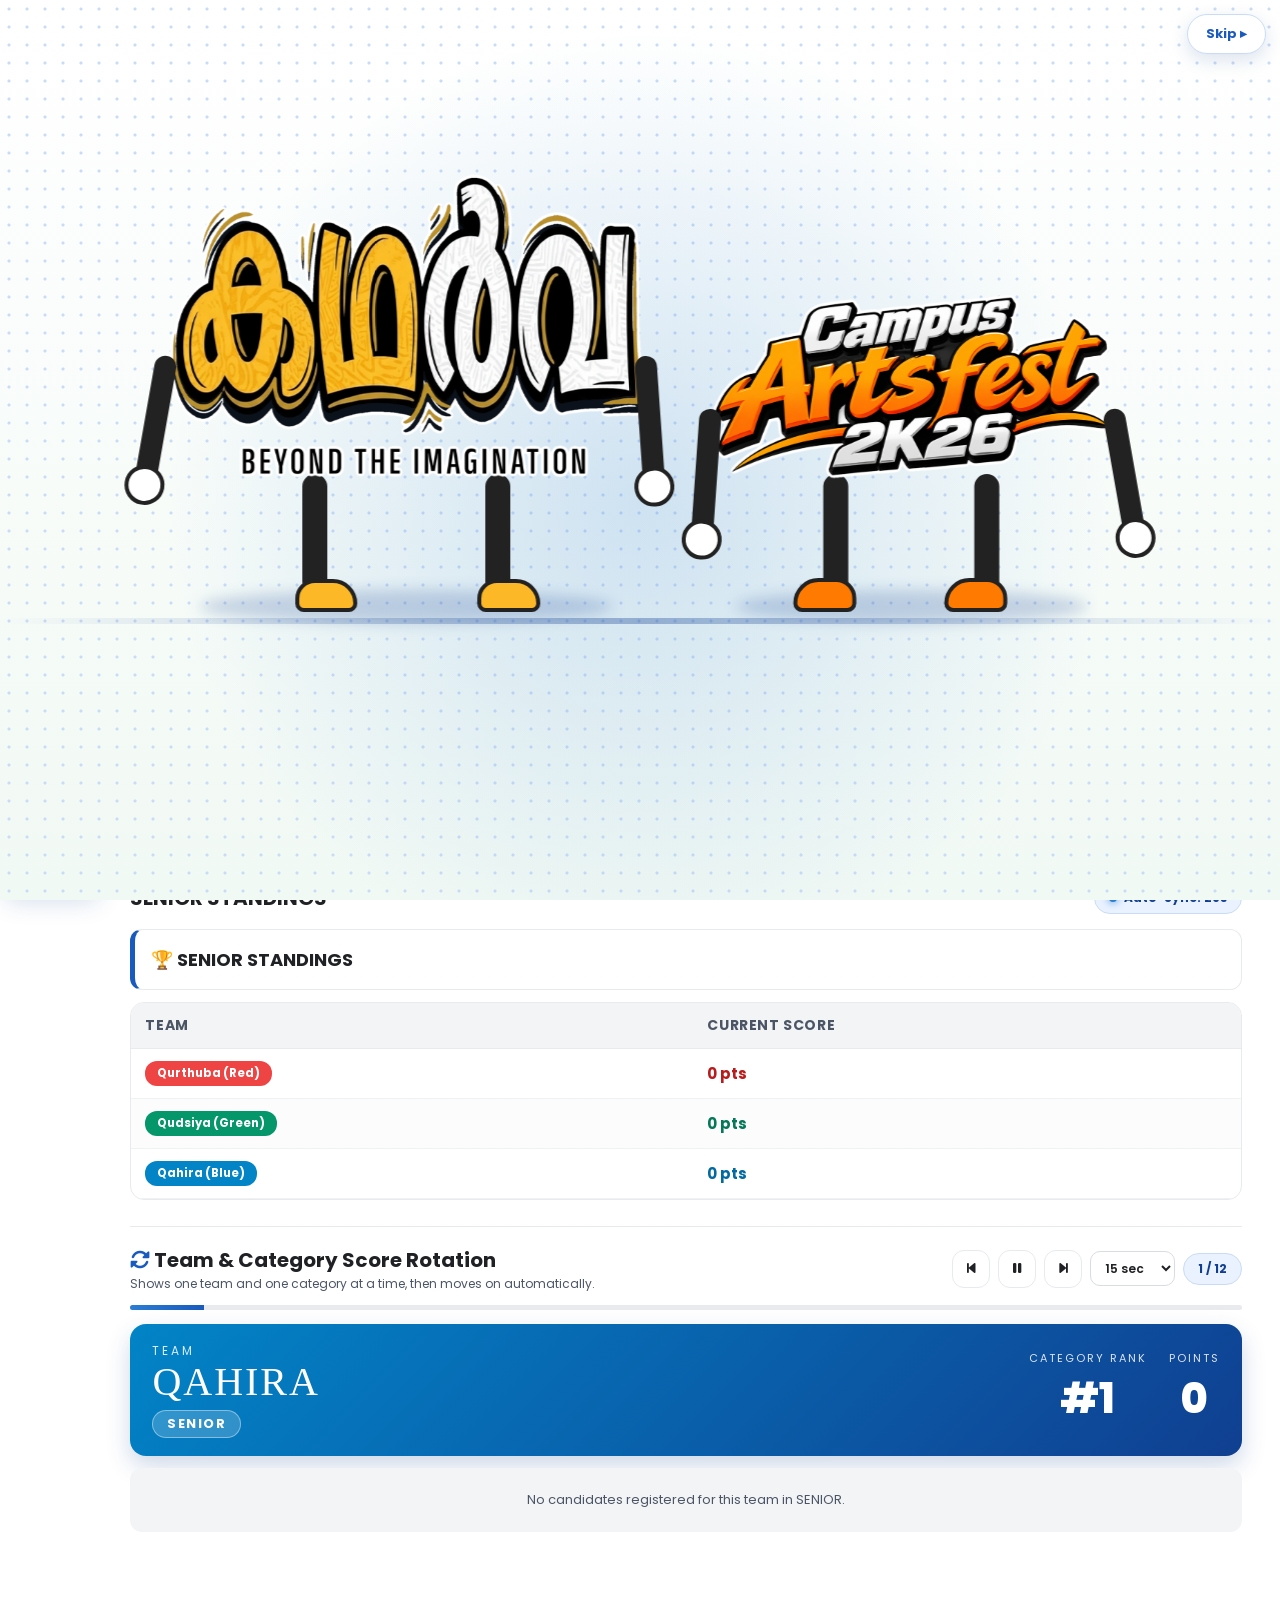
==== commit 3d7cc3c5: "Add files via upload" ====
--- a/fest-site.html
+++ b/fest-site.html
@@ -2,9 +2,9 @@
 <html lang="en">
 <head>
   <meta charset="UTF-8" />
-  <meta name="viewport" content="width=device-width, initial-scale=1.0, maximum-scale=1.0, user-scalable=no" />
-  <title>MMO Arts Fest 2k26</title>
-  <link href="https://fonts.googleapis.com/css2?family=Anek+Malayalam:wght@700;800&family=Cinzel:wght@700&family=Gayathri:wght@700&family=Poppins:wght@300;400;500;600;700;800&display=swap" rel="stylesheet">
+  <meta name="viewport" content="width=device-width, initial-scale=1.0" />
+  <title>KADHARVA Campus Arts Fest 2K26</title>
+  <link href="https://fonts.googleapis.com/css2?family=Anek+Malayalam:wght@700;800&family=Bangers&family=Cinzel:wght@700&family=Gayathri:wght@700&family=Poppins:wght@300;400;500;600;700;800&display=swap" rel="stylesheet">
   <link rel="stylesheet" href="https://cdnjs.cloudflare.com/ajax/libs/font-awesome/6.5.0/css/all.min.css">
   <style>
 @font-face{font-family:'CustomFestFont';src:url('custom-font.ttf') format('truetype'),url('ML-TTRavivarma.ttf') format('truetype');font-weight:bold;font-style:normal}
@@ -82,342 +82,441 @@
 
 </style>
   <style>
-/* Meelad Fest 2k26 visual upgrade. Link this file after your existing styles. */
-@import url('https://fonts.googleapis.com/css2?family=Marcellus&family=Plus+Jakarta+Sans:wght@400;500;600;700;800&display=swap');
+/* KADHARVA Campus Arts Fest 2K26 — light theme (white canvas, Microsoft Word blue accents)
+   Palette: primary #185ABD · light #2B7CD3 · deep #103F91 · white #FFFFFF · grey #F3F4F6 · slate #4B5565 · ink #202124 · line #E9EAED
+   Change the green once in the :root block below to re-colour the whole site. */
 
 :root {
-  --bg-main: #fff8e6;
-  --navy-dark: #14110b;
-  --navy-main: #D97706;
-  --navy-light: #F59E0B;
-  --navy-soft: #fff3d1;
-  --emerald-main: #D97706;
-  --gold: #FDB827;
-  --gold-soft: #ffe9a8;
-  --border-color: #f3e5b8;
-  --text-muted: #6b6f64;
-  --star: url("data:image/svg+xml,%3Csvg xmlns='http://www.w3.org/2000/svg' width='72' height='72' viewBox='0 0 72 72'%3E%3Cpath d='M36 6l6.2 13.1L56 14.6l-4.5 13.9L66 36l-14.5 7.5L56 57.4l-13.8-4.5L36 66l-6.2-13.1L16 57.4l4.5-13.9L6 36l14.5-7.5L16 14.6l13.8 4.5z' fill='none' stroke='%23FDB827' stroke-opacity='.22' stroke-width='1.2'/%3E%3C/svg%3E");
-}
-
-* { font-family: 'Plus Jakarta Sans', 'Poppins', sans-serif; }
-html, body {
-  background-color: var(--bg-main);
-  background-image: var(--star);
-  background-size: 72px 72px;
-}
-
-/* ---------- Header: the one bold moment ---------- */
-.top-header {
-  min-height: 230px;
-  border: 0;
-  border-radius: 22px;
-  background:
-    var(--star),
-    radial-gradient(circle at 50% 120%, rgba(253,184,39,.35), transparent 55%),
-    linear-gradient(160deg, #0d0b08 0%, #D97706 60%, #2a1d06 100%),
-    url('title-logo.png') center/cover no-repeat;
-  background-size: 72px 72px, auto, auto, cover;
-  box-shadow: 0 18px 40px rgba(20,17,11,.28), inset 0 0 0 1.5px rgba(253,184,39,.55), inset 0 0 0 6px rgba(20,17,11,.6), inset 0 0 0 7px rgba(253,184,39,.3);
-}
-.fest-title-malayalam {
-  font-family: 'Marcellus', serif;
-  text-transform: uppercase;
-  letter-spacing: 4px;
-  font-size: clamp(34px, 8vw, 62px);
-  color: #fff3c4;
-  text-shadow: 0 3px 0 rgba(0,0,0,.35), 0 0 30px rgba(253,184,39,.55);
-}
-.sub-fest-title {
-  font-family: 'Marcellus', serif;
-  color: var(--gold);
-  font-size: clamp(13px, 3.4vw, 18px);
-  letter-spacing: 6px;
-  padding: 6px 18px;
-  border-top: 1px solid rgba(253,184,39,.6);
-  border-bottom: 1px solid rgba(253,184,39,.6);
-  margin-top: 12px;
-}
-.icon-btn { border-color: rgba(253,184,39,.6); background: rgba(13,11,8,.6); }
-.icon-btn:hover { background: var(--gold); color: #14110b; }
-
-/* ---------- Drawer ---------- */
-.side-drawer { background: #14110b; border-right: 2px solid var(--gold); }
-.side-drawer a { color: #ffe9a8; border-bottom: 1px solid rgba(253,184,39,.18); }
-.side-drawer a:hover { background: rgba(253,184,39,.15); color: #fff; }
-.side-drawer .close-btn { color: var(--gold); }
-
-/* ---------- Panels & cards ---------- */
-.view-panel {
-  border: 1px solid var(--border-color);
-  border-radius: 20px;
-  background: rgba(255,255,255,.92);
-  box-shadow: 0 10px 30px rgba(20,17,11,.07);
-}
-.dashboard-card {
-  border-radius: 18px;
-  border: 1px solid var(--border-color);
-  background: linear-gradient(180deg, #fff, #fffaf0);
-}
-.dashboard-card::after { width: 5px; background: linear-gradient(var(--gold), var(--navy-light)); }
-.dashboard-card h4 { color: var(--gold); font-family: 'Marcellus', serif; letter-spacing: 2px; }
-.quote-text { font-family: 'Marcellus', serif; font-size: 16px; color: var(--navy-dark); }
-h3 { font-family: 'Marcellus', serif; letter-spacing: .3px; }
-
-/* ---------- Tabs & buttons ---------- */
-.tab-btn { background: #fff; border-radius: 999px; }
-.tab-btn.active, .tab-btn:hover {
-  background: var(--navy-main);
-  border-color: var(--gold);
-  box-shadow: 0 6px 14px rgba(217,119,6,.28);
-}
-button.btn { background: linear-gradient(135deg, var(--navy-main), var(--navy-light)); border-radius: 10px; letter-spacing: .2px; }
-button.btn:hover { background: linear-gradient(135deg, var(--navy-dark), var(--navy-main)); box-shadow: 0 8px 18px rgba(20,17,11,.25); }
-button.btn-success { background: linear-gradient(135deg, #b8902f, var(--gold)); color: #1d1500; }
-button.btn-success:hover { background: linear-gradient(135deg, #a07d24, #b8902f); }
-button:focus-visible, input:focus-visible, select:focus-visible, a:focus-visible { outline: 3px solid var(--gold); outline-offset: 2px; }
-
-/* ---------- Inputs ---------- */
-input, select, textarea { border: 1.5px solid #d9d2bb; background: #fffdf8; border-radius: 10px; }
-input:focus, select:focus, textarea:focus { border-color: var(--gold); box-shadow: 0 0 0 4px rgba(253,184,39,.2); }
-.report-box { background: #fffaf0; border: 1px dashed #f0d27a; border-radius: 16px; }
-
-/* ---------- Tables ---------- */
-.table-responsive { border-radius: 14px; border: 1px solid var(--border-color); box-shadow: 0 4px 14px rgba(20,17,11,.05); }
-th { background: var(--navy-dark); color: var(--gold-soft); border-bottom: 2px solid var(--gold); }
-tr:nth-child(even) { background: #fffaf0; }
-tr:hover { background: var(--navy-soft); }
-.matrix-table th, .matrix-table td { border-color: #eee7d2; }
-.matrix-table th.sticky-col { background: var(--navy-dark); }
-.matrix-table td.sticky-col { background: #fff; }
-
-/* ---------- Badges: team colours made richer ---------- */
-.badge { border-radius: 999px; padding: 4px 12px; letter-spacing: .3px; }
-.team-badge-qurthuba { background: #ef4444; color: #fff; border: 0; }
-.team-badge-qudsiya  { background: #059669; color: #fff; border: 0; }
-.team-badge-qahira   { background: #0284c7; color: #fff; border: 0; }
-.badge-timer { background: var(--gold-soft); border-color: var(--gold); color: var(--navy-dark); }
-.live-pulse { animation: pulse 1.6s ease-out infinite; }
-@keyframes pulse { 0% { box-shadow: 0 0 0 0 rgba(11,122,95,.6); } 100% { box-shadow: 0 0 0 10px rgba(11,122,95,0); } }
-
-/* ---------- Poster studio ---------- */
-.poster-modal-dialog { border-radius: 20px; border: 2px solid var(--gold); }
-.model-btn.active { background: var(--navy-main); border-color: var(--gold); }
-.preview-stage { background: #0d0b08; }
-
-@media (max-width: 600px) {
-  .app-wrapper { padding: 10px; }
-  .view-panel { padding: 16px; }
-}
-@media (prefers-reduced-motion: reduce) { .live-pulse, .view-panel.active { animation: none; } }
-
-/* ===== Desktop / full-screen layout ===== */
-html, body { width: 100%; }
-.app-wrapper { max-width: none; width: 100%; padding: 18px clamp(14px, 3vw, 56px); }
-@media (min-width: 1024px) {
-  .top-header { min-height: 270px; }
-  .view-panel { padding: 30px 34px; }
-  th, td { font-size: 14.5px; padding: 13px 16px; }
-  .dashboard-card { min-height: 150px; padding: 24px 28px; }
-  .quote-text { font-size: 18px; }
-  .result-program { font-size: 20px; }
-  .form-grid { grid-template-columns: repeat(auto-fit, minmax(260px, 1fr)); }
-}
-@media (min-width: 1600px) { th, td { font-size: 16px; } }
-
-/* ===== Rotation panel ===== */
-.rot-btn { width: 38px; height: 38px; border-radius: 10px; border: 1px solid var(--gold); background: #fff; color: var(--navy-dark); cursor: pointer; font-size: 14px; }
-.rot-btn:hover { background: var(--navy-main); color: #fff; }
-.rot-progress { height: 5px; background: #f3e5b8; border-radius: 4px; overflow: hidden; margin-bottom: 14px; }
-.rot-progress #rotBar { height: 100%; width: 0; background: linear-gradient(90deg, var(--gold), var(--navy-light)); transition: width 1s linear; }
-.rot-wrap { max-height: 66vh; overflow: auto; }
-.rot-wrap th { position: sticky; top: 0; z-index: 2; }
-.rot-wrap th.sticky-col { z-index: 4; }
-.rot-pl { display: block; font-size: 10px; color: var(--emerald-main); font-weight: 700; }
-.rot-empty { padding: 22px; text-align: center; color: var(--text-muted); background: #fffaf0; border-radius: 12px; border: 1px dashed #f0d27a; }
-
-/* ===== Poster studio ===== */
-.poster-modal-dialog { max-width: 1240px; }
-.poster-modal-body { grid-template-columns: minmax(340px, 1fr) minmax(360px, 1fr); }
-.preview-stage { position: sticky; top: 70px; align-self: start; }
-.pm-box { background: #fffaf0; border: 1px dashed #f0d27a; border-radius: 12px; padding: 12px; margin: 6px 0 12px; }
-.pm-box input[type=file] { padding: 7px; margin-bottom: 8px; background: #fff; }
-.pm-grid { display: grid; grid-template-columns: 1fr 1fr; gap: 8px 12px; margin-top: 8px; }
-.pm-grid label { font-size: 11.5px; font-weight: 600; color: var(--text-muted); }
-.pm-grid input[type=range] { padding: 0; margin: 4px 0 0; }
-.pm-grid select { padding: 6px 8px; margin: 4px 0 0; }
-
-/* ===== Entries tab & small popup ===== */
-.ent-wrap { max-height: 68vh; overflow: auto; }
-.ent-wrap th { position: sticky; top: 0; z-index: 2; }
-.ent-wrap th.sticky-col { z-index: 4; }
-.ent-cb { width: 22px; height: 22px; margin: 0; cursor: pointer; accent-color: #D97706; }
-.ent-cb:disabled { cursor: not-allowed; opacity: .35; }
-.mini-modal { position: fixed; inset: 0; background: rgba(20,17,11,.6); z-index: 3000; display: none; align-items: center; justify-content: center; padding: 14px; backdrop-filter: blur(4px); }
-.mini-card { background: #fff; border-radius: 16px; padding: 22px; width: 100%; max-width: 460px; border: 2px solid var(--gold); }
-
-/* ===== Vertical item names (rotation / matrix) ===== */
-.matrix-table th.vt { min-width: 0; width: 46px; height: 150px; padding: 8px 4px; vertical-align: bottom; background: var(--navy-dark); color: var(--gold-soft); }
-.matrix-table th.vt div { writing-mode: vertical-rl; transform: rotate(180deg); margin: 0 auto; max-height: 150px; overflow: hidden; font-size: 12px; font-weight: 700; letter-spacing: .3px; text-transform: none; white-space: nowrap; }
-.rot-wrap .matrix-table td { padding: 8px 6px; }
-.rot-wrap .matrix-table th, .rot-wrap .matrix-table td { white-space: normal; }
-.rot-wrap .matrix-table td.sticky-col { white-space: nowrap; }
-
-/* ===== Result entry, program list, schedule ===== */
-.pts-box { background: #fff; border: 1px solid var(--border-color); border-radius: 10px; padding: 8px 12px; margin-top: 4px; }
-.pts-box summary { cursor: pointer; font-size: 13px; font-weight: 700; color: var(--navy-main); }
-.pts-grid { display: grid; grid-template-columns: repeat(3, 1fr); gap: 8px 14px; margin-top: 10px; }
-.pts-grid label { font-size: 12px; font-weight: 600; color: var(--text-muted); }
-.pts-grid input { margin: 3px 0 0; padding: 6px 10px; }
-#programListBox .c, #scheduleBox .c { text-align: center; }
-#programListBox h3, #scheduleBox h3 { background: var(--navy-soft); border-left: 4px solid var(--gold); padding: 8px 14px; margin: 18px 0 8px; font-size: 15px; color: var(--navy-dark); border-radius: 0 8px 8px 0; }
+  --g: #185ABD; --g2: #2B7CD3; --g3: #103F91; --tint: #EAF2FF;
+  --white: #FFFFFF; --grey: #F3F4F6; --slate: #4B5565; --ink: #202124; --line: #E9EAED;
+  --sbw: 92px; --tbh: 66px;
+  /* legacy variable names used by older parts of the site */
+  --bg-main: #fff; --bg-white: #fff; --panel-bg: #fff; --card-bg: #F3F4F6;
+  --navy-dark: #202124; --navy-main: #185ABD; --navy-light: #2B7CD3; --navy-soft: #EAF2FF;
+  --emerald-main: #185ABD; --emerald-light: #2B7CD3; --gold: #2B7CD3; --gold-soft: #EAF2FF;
+  --border-color: #E9EAED; --text-dark: #202124; --text-muted: #4B5565;
+}
+* { box-sizing: border-box; }
+html { scroll-behavior: smooth; }
+html, body { width: 100% !important; max-width: none !important; margin: 0 !important; background: #fff !important; background-image: none !important; color: var(--ink); overflow-x: hidden; }
+body { font-family: 'Poppins', 'Segoe UI', sans-serif; }
+h1, h2, h3, h4 { color: var(--ink); }
+hr { border: 0 !important; border-top: 1px solid var(--line) !important; }
+code { background: var(--grey); color: var(--g3); padding: 1px 6px; border-radius: 6px; }
+::-webkit-scrollbar { width: 10px; height: 10px; } ::-webkit-scrollbar-thumb { background: #c9ced6; border-radius: 8px; } ::-webkit-scrollbar-track { background: transparent; }
+
+/* ============ NAVIGATION RAIL ============ */
+.sb { position: fixed; top: 0; left: 0; bottom: 0; width: var(--sbw); z-index: 1100; display: flex; flex-direction: column; align-items: center; color: #fff;
+  background: linear-gradient(180deg, #185ABD 0%, #103F91 100%); box-shadow: 6px 0 24px rgba(16,63,145,.2); transition: transform .3s ease; }
+.sb-brand { margin: 14px 0 12px; width: 70px; height: 62px; padding: 8px; background: #fff; border-radius: 16px; display: grid; place-items: center; box-shadow: 0 6px 18px rgba(0,0,0,.14); }
+.sb-brand img { display: block; width: auto; height: auto; max-width: 100%; max-height: 100%; }
+.sb-scroll { flex: 1; width: 100%; overflow-y: auto; padding: 4px 8px 10px; }
+.sb-g { display: none; }
+.sb a { position: relative; display: flex; flex-direction: column; align-items: center; gap: 5px; padding: 11px 2px 9px; border-radius: 14px; color: rgba(255,255,255,.94); font-weight: 700; font-size: 11px; text-align: center; cursor: pointer; text-decoration: none; margin-bottom: 6px; transition: background .2s, color .2s; line-height: 1.1; }
+.sb a i { font-size: 19px; width: auto; }
+.sb a:hover { background: rgba(255,255,255,.15); }
+.sb a.on { background: #fff; color: var(--g); box-shadow: 0 6px 16px rgba(0,0,0,.18); }
+.sb a .notif-badge { position: absolute; top: 3px; right: 12px; margin: 0; }
+.sb-foot { width: 100%; padding: 8px 8px 14px; border-top: 1px solid rgba(255,255,255,.16); }
+.sb-foot a { margin: 0; font-size: 10.5px; }
+.overlay { background: rgba(32,33,36,.45) !important; z-index: 1050 !important; }
+
+/* ============ TOP BAR ============ */
+.app-wrapper.app-main { margin-left: var(--sbw); min-height: 100vh; width: auto !important; max-width: none !important; padding: 0 !important; display: block !important; }
+#topbar { position: sticky; top: 0; z-index: 900; height: var(--tbh); background: #fff; border-bottom: 1px solid var(--line); display: flex; align-items: center; gap: 14px; padding: 0 clamp(14px, 2.5vw, 34px); }
+.tb-title { font-weight: 800; font-size: 17px; color: var(--ink); white-space: nowrap; min-width: 120px; }
+.tb-ic { position: relative; width: 40px; height: 40px; border-radius: 12px; border: 1px solid var(--line); background: #fff; color: var(--ink); cursor: pointer; font-size: 15px; flex: none; }
+.tb-ic:hover { background: var(--tint); color: var(--g); }
+.tb-menu { display: none; }
+.tb-ic .notif-badge { position: absolute; top: -6px; right: -6px; margin: 0; }
+.tb-admin { display: inline-flex; align-items: center; gap: 8px; padding: 10px 16px; border-radius: 10px; border: 0; background: var(--g); color: #fff; font-weight: 700; font-size: 13px; cursor: pointer; flex: none; box-shadow: 0 4px 12px rgba(24,90,189,.25); }
+.tb-admin:hover { background: var(--g3); }
+.tb-logout { display: none; align-items: center; padding: 10px 14px; border-radius: 10px; border: 1px solid var(--line); background: #fff; color: var(--ink); font-weight: 600; font-size: 13px; cursor: pointer; flex: none; }
+.tb-logout:hover { background: #FEE2E2; border-color: #fca5a5; }
+.gsearch { position: relative; flex: 1; max-width: 560px; margin-left: auto; margin-right: 6px; background: var(--grey); border-radius: 12px; display: flex; align-items: center; }
+.gsearch > i { margin-left: 14px; color: var(--slate); }
+.gsearch input { border: 0 !important; background: transparent !important; margin: 0 !important; box-shadow: none !important; padding: 11px 14px !important; flex: 1; }
+.g-res { display: none; position: absolute; top: 48px; left: 0; right: 0; background: #fff; border: 1px solid var(--line); border-radius: 14px; box-shadow: 0 16px 40px rgba(32,33,36,.16); max-height: 60vh; overflow: auto; z-index: 950; }
+.g-hit { display: flex; gap: 12px; padding: 10px 14px; cursor: pointer; align-items: center; } .g-hit:hover { background: var(--tint); }
+.g-hit b { display: block; font-size: 13.5px; } .g-hit small { color: var(--slate); font-size: 12px; } .g-empty { padding: 14px; color: var(--slate); font-size: 13px; }
+
+/* ============ HERO (home) ============ */
+.hero { display: flex; align-items: center; justify-content: space-between; gap: 18px; margin: 0 0 22px; padding: 16px clamp(16px, 3vw, 36px); border-radius: 22px; position: relative; overflow: hidden;
+  background: linear-gradient(120deg, #fff 0%, #EAF2FF 55%, #DCE9FB 100%); border: 1px solid var(--line); box-shadow: 0 10px 34px rgba(16,63,145,.08); }
+.hero::before { content: ""; position: absolute; inset: 0; background: radial-gradient(#C9DCF7 1.3px, transparent 1.7px) 0 0 / 20px 20px; opacity: .55; pointer-events: none; }
+.hero > * { position: relative; }
+.hero img { display: block; width: auto; height: auto; flex: none; filter: drop-shadow(0 6px 10px rgba(16,63,145,.22)); }
+.hero .h-name { max-height: clamp(76px, 12vw, 136px); max-width: 38%; }
+.hero .h-sub { max-height: clamp(66px, 10vw, 118px); max-width: 34%; }
+.hero-mid { text-align: center; flex: 1; min-width: 0; }
+.hero-kick { font-size: 11px; letter-spacing: 3px; color: var(--g); font-weight: 800; }
+.hero-line { font-size: clamp(14px, 1.6vw, 20px); font-weight: 700; color: var(--ink); margin: 6px 0 10px; }
+.hero-chips { display: flex; gap: 8px; justify-content: center; flex-wrap: wrap; }
+.hero-chips span { font-size: 11.5px; font-weight: 700; color: var(--g3); background: #fff; border: 1px solid #C9DCF7; padding: 4px 12px; border-radius: 999px; }
+.hero-fb { font-weight: 800; font-size: 28px; color: var(--g3); }
+
+/* ============ PAGES ============ */
+.view-panel { display: none; border: 0 !important; border-radius: 0 !important; box-shadow: none !important; background: #fff !important; margin: 0 !important; width: 100% !important; max-width: none !important; padding: 26px clamp(14px, 3vw, 40px) 70px !important; min-height: calc(100vh - var(--tbh)); }
+.view-panel.active { display: block !important; animation: pgIn .35s ease both; }
+@keyframes pgIn { from { opacity: 0; transform: translateY(8px); } to { opacity: 1; transform: none; } }
+.pg-head { display: flex; justify-content: space-between; align-items: center; gap: 12px; flex-wrap: wrap; margin-bottom: 16px; }
+.pg-head h3 { font-size: 22px; margin: 0; } .pg-head p { color: var(--slate); font-size: 13px; margin: 2px 0 0; }
+.pg-tools { display: flex; gap: 8px; flex-wrap: wrap; align-items: center; }
+h3 i, h4 i { color: var(--g); }
+
+/* cards */
+.dashboard-split { display: grid; grid-template-columns: repeat(auto-fit, minmax(300px, 1fr)); gap: 16px; margin-bottom: 20px; }
+.dashboard-card, .report-box, .top-card, .ana-card, .ana-panel, .notice-item, .pts-box, .pm-box { background: #fff; border: 1px solid var(--line); border-radius: 16px; box-shadow: 0 4px 16px rgba(32,33,36,.04); }
+.dashboard-card { padding: 20px; min-height: 0; color: var(--ink); } .dashboard-card::after { background: linear-gradient(180deg, var(--g2), var(--g)) !important; }
+.dashboard-card h4 { color: var(--g) !important; }
+.report-box { background: #FAFBFB; padding: 18px; border-style: solid !important; }
+.quote-text { color: var(--ink); } .quote-translation { color: var(--slate); }
+.result-program { color: var(--ink); } .result-cat { color: var(--g); } .result-winner { color: var(--ink); }
+.badge-timer { background: var(--tint) !important; border: 1px solid #C9DCF7 !important; color: var(--g3) !important; }
+.live-pulse { background: var(--g2) !important; box-shadow: 0 0 8px var(--g2) !important; }
+
+/* ============ FORMS & BUTTONS ============ */
+input, select, textarea { background: #fff !important; border: 1.5px solid #D9DCE1 !important; color: var(--ink) !important; border-radius: 10px !important; }
+input::placeholder, textarea::placeholder { color: #8a93a1; }
+input:focus, select:focus, textarea:focus { border-color: var(--g) !important; box-shadow: 0 0 0 4px rgba(24,90,189,.14) !important; outline: none; }
+input[type=checkbox], input[type=radio], input[type=range] { accent-color: var(--g); }
+button.btn { background: var(--g) !important; color: #fff !important; border-radius: 12px !important; font-weight: 700; box-shadow: 0 4px 12px rgba(24,90,189,.2); }
+button.btn:hover { background: var(--g3) !important; transform: translateY(-1px); }
+button.btn-success { background: var(--g2) !important; } button.btn-success:hover { background: #1F6FC0 !important; }
+button.btn-danger { background: #ef4444 !important; }
+button.btn[style*="e2e8f0"], button.btn[style*="e0f2fe"] { background: #fff !important; color: var(--ink) !important; border: 1px solid var(--line) !important; box-shadow: none; }
+button[style*="background:#0284c7"], button[style*="background: #0284c7"] { background: var(--g) !important; }
+button[style*="background:var(--navy-main)"], button[style*="background:var(--emerald-main)"], button[style*="background:#D97706"], button[style*="background:#FDB827"], button[style*="background:#2B7CD3"] { background: var(--g) !important; color: #fff !important; }
+.tab-btn { background: #fff; color: var(--ink); border: 1px solid var(--line); border-radius: 999px; }
+.tab-btn.active, .tab-btn:hover { background: var(--g); color: #fff; border-color: var(--g); box-shadow: none; }
+.rot-btn { width: 38px; height: 38px; border-radius: 12px; border: 1px solid var(--line); background: #fff; color: var(--ink); cursor: pointer; }
+.rot-btn:hover { background: var(--g); color: #fff; }
+.notif-badge { background: #ef4444; color: #fff; border-radius: 999px; font-size: 10px; font-weight: 800; padding: 1px 6px; }
+
+/* tinted inline backgrounds from older markup -> light green / grey */
+[style*="background:#e0f2fe"], [style*="background: #e0f2fe"], [style*="background:#bae6fd"], [style*="background:#EAF2FF"], [style*="background:#fff8e1"], [style*="background:#fff3d1"], [style*="background:#FFE9A8"], [style*="background:#fff3c4"] { background: var(--tint) !important; color: var(--g3) !important; }
+[style*="background:#f8fafc"], [style*="background:#f1f5f9"], [style*="background:#fafafa"], [style*="background:#FFF8E8"], [style*="background:#FFFAF0"] { background: var(--grey) !important; }
+[style*="background:#f0fdf4"] { background: var(--tint) !important; }
+[style*="color:#334155"], [style*="color:#1e293b"], [style*="color:#0f172a"] { color: var(--ink) !important; }
+
+/* ============ TABLES ============ */
+.table-responsive { background: #fff; border: 1px solid var(--line); border-radius: 14px; box-shadow: none; }
+table { border-collapse: collapse; }
+th { background: var(--grey) !important; color: var(--slate) !important; font-size: 11.5px; text-transform: uppercase; letter-spacing: .6px; border-bottom: 1px solid var(--line) !important; }
+td { border-bottom: 1px solid #F0F1F3; color: var(--ink); }
+tr:nth-child(even) { background: #FCFCFD; } tr:hover { background: #F3F8FF; }
+.matrix-table th, .matrix-table td { border: 1px solid var(--line); }
+.matrix-table th.sticky-col, .matrix-table td.sticky-col { background: #fff; } .matrix-table th.sticky-col { background: var(--grey) !important; }
+.matrix-table th.vt { background: var(--grey) !important; color: var(--g3) !important; }
+
+/* ============ OVERVIEW / FEST CONTROL ============ */
+#festOverview, #festControl { margin-bottom: 26px; }
+.ov-head { display: flex; justify-content: space-between; align-items: center; margin-bottom: 12px; gap: 10px; flex-wrap: wrap; }
+.ov-title { font-weight: 800; letter-spacing: 1.6px; color: var(--g); font-size: 13px; display: flex; align-items: center; gap: 10px; }
+.ov-live { font-size: 11px; font-weight: 800; color: var(--g3); background: var(--tint); padding: 3px 10px; border-radius: 999px; }
+.live-dot { width: 8px; height: 8px; border-radius: 50%; background: var(--g2); display: inline-block; margin-right: 4px; animation: pulseDot 1.6s infinite; }
+.live-dot.off { background: #9aa0a6; animation: none; }
+@keyframes pulseDot { 0% { box-shadow: 0 0 0 0 rgba(43,124,211,.55); } 100% { box-shadow: 0 0 0 9px rgba(43,124,211,0); } }
+.ov-sync { font-size: 12px; color: var(--slate); }
+.ov-stats { display: grid; grid-template-columns: repeat(auto-fit, minmax(165px, 1fr)); gap: 14px; margin-bottom: 18px; }
+.ov-stat { background: #fff; border: 1px solid var(--line); border-radius: 16px; padding: 16px 18px; box-shadow: 0 4px 16px rgba(32,33,36,.04); }
+.ov-stat b { display: block; font-size: 30px; font-weight: 800; color: var(--ink); line-height: 1.1; } .ov-stat span { font-size: 12px; color: var(--slate); }
+.ov-stat:first-child { background: linear-gradient(135deg, #185ABD, #2B7CD3); border: 0; } .ov-stat:first-child b, .ov-stat:first-child span { color: #fff; }
+.ov-grid { display: grid; grid-template-columns: repeat(auto-fit, minmax(320px, 1fr)); gap: 16px; margin-bottom: 16px; }
+#ovLeader, #ovUpcoming, #fcLeader, #fcUpcoming, #fcPending, #fcActivity { background: #fff; border: 1px solid var(--line); border-radius: 16px; padding: 16px 18px; }
+.ov-h { font-size: 11.5px; font-weight: 800; letter-spacing: 1.5px; color: var(--g); margin: 0 0 10px; } .ov-h small { font-weight: 500; letter-spacing: 0; color: var(--slate); margin-left: 6px; }
+.lb-row { display: flex; align-items: center; gap: 10px; padding: 8px 6px; border-radius: 10px; }
+.lb-row.first { background: linear-gradient(90deg, var(--tint), transparent); }
+.lb-rank { width: 34px; text-align: center; font-weight: 800; color: var(--slate); }
+.lb-bar { flex: 1; height: 10px; background: #EEF0F2; border-radius: 6px; overflow: hidden; } .lb-bar i { display: block; height: 100%; background: linear-gradient(90deg, var(--g2), var(--g)); border-radius: 6px; transition: width .9s ease; }
+.lb-pts { min-width: 78px; text-align: right; font-weight: 800; color: var(--ink); } .lb-row.first .lb-pts { color: var(--g); }
+.cd-box { background: linear-gradient(135deg, #185ABD, #2B7CD3); color: #fff; border-radius: 14px; padding: 12px 16px; margin-bottom: 10px; }
+.cd-label { font-size: 12px; opacity: .92; } .cd-time { font-size: 28px; font-weight: 800; letter-spacing: 2px; }
+.up-row { display: flex; gap: 10px; align-items: baseline; padding: 8px 0; border-bottom: 1px solid var(--line); flex-wrap: wrap; }
+.up-row b { color: var(--g); min-width: 76px; } .up-row span { flex: 1; font-weight: 600; } .up-row small, .act-row small { color: var(--slate); }
+.act-row { display: flex; justify-content: space-between; gap: 10px; padding: 8px 0; border-bottom: 1px solid var(--line); font-size: 13px; }
+.win-banner { background: linear-gradient(120deg, #185ABD, #2B7CD3); color: #fff; border-radius: 16px; padding: 14px 18px; margin-bottom: 16px; box-shadow: 0 10px 26px rgba(24,90,189,.25); }
+.wb-t { font-size: 11px; letter-spacing: 2px; opacity: .92; } .wb-p { font-size: 20px; font-weight: 800; } .wb-p small { font-weight: 500; opacity: .85; }
+.wb-w { display: flex; gap: 16px; flex-wrap: wrap; margin-top: 6px; } .wb-w em { font-style: normal; opacity: .88; font-size: 12px; }
+.qa-row { display: flex; gap: 10px; flex-wrap: wrap; margin: 0 0 16px; }
+.qa-row button { padding: 10px 16px; border-radius: 12px; border: 1px solid var(--line); background: #fff; color: var(--ink); font-weight: 600; cursor: pointer; font-size: 13px; }
+.qa-row button:hover { background: var(--tint); border-color: #C9DCF7; } .qa-row button.main { background: var(--g); color: #fff; border-color: var(--g); } .qa-row button.main:hover { background: var(--g3); }
+.chip-ok { background: var(--tint); color: var(--g3); padding: 2px 10px; border-radius: 999px; font-size: 11px; font-weight: 700; }
+.chip-draft { background: #FEF3C7; color: #92400E; padding: 2px 10px; border-radius: 999px; font-size: 11px; font-weight: 700; }
+
+/* ============ ADMIN: ONE CONTINUOUS PAGE ============ */
+#officialContent .official-tabs { display: none !important; }
+#officialContent .official-tab-content { display: block !important; margin: 0 0 26px; padding: 20px 22px; background: #fff; border: 1px solid var(--line); border-radius: 18px; box-shadow: 0 6px 22px rgba(32,33,36,.05); scroll-margin-top: calc(var(--tbh) + 14px); }
+#festControl { scroll-margin-top: calc(var(--tbh) + 14px); }
+.sec-head { display: flex; gap: 14px; align-items: center; margin-bottom: 16px; padding-bottom: 14px; border-bottom: 1px solid var(--line); cursor: pointer; }
+.sec-ic { width: 44px; height: 44px; border-radius: 14px; background: var(--tint); color: var(--g); display: grid; place-items: center; font-size: 18px; flex: none; }
+.sec-tx h3 { font-size: 18px; margin: 0; } .sec-tx p { font-size: 12.5px; color: var(--slate); margin: 2px 0 0; }
+.sec-stat { margin-left: auto; font-size: 12.5px; font-weight: 700; color: var(--g); background: var(--tint); padding: 5px 12px; border-radius: 999px; white-space: nowrap; }
+.sec-head::after { content: "\f078"; font-family: "Font Awesome 6 Free"; font-weight: 900; color: var(--slate); font-size: 12px; transition: transform .25s; }
+.official-tab-content.collapsed > :not(.sec-head) { display: none !important; } .official-tab-content.collapsed .sec-head { margin-bottom: 0; padding-bottom: 0; border-bottom: 0; } .official-tab-content.collapsed .sec-head::after { transform: rotate(-90deg); }
+.tab-note { font-size: 12.5px; color: var(--slate); margin-bottom: 12px; }
+
+/* ============ ROTATION / ENTRIES / ANALYTICS / NOTICES ============ */
+.rot-progress { height: 5px; background: #E9EAED; border-radius: 4px; overflow: hidden; margin-bottom: 14px; } .rot-progress #rotBar { height: 100%; width: 0; background: linear-gradient(90deg, var(--g2), var(--g)); transition: width 1s linear; }
+.rot-wrap, .ent-wrap { max-height: 68vh; overflow: auto; } .rot-wrap th, .ent-wrap th { position: sticky; top: 0; z-index: 2; } .rot-wrap th.sticky-col, .ent-wrap th.sticky-col { z-index: 4; }
+.rot-pl { display: block; font-size: 10px; color: var(--g); font-weight: 700; }
+.rot-empty, .ana-empty { padding: 22px; text-align: center; color: var(--slate); background: var(--grey); border-radius: 12px; font-size: 13px; }
+.rot-wrap .matrix-table td { padding: 8px 6px; } .rot-wrap .matrix-table th, .rot-wrap .matrix-table td { white-space: normal; } .rot-wrap .matrix-table td.sticky-col { white-space: nowrap; }
+.matrix-table th.vt { min-width: 0; width: 46px; height: 150px; padding: 8px 4px; vertical-align: bottom; }
+.ent-cb { width: 22px; height: 22px; margin: 0; cursor: pointer; accent-color: var(--g); } .ent-cb:disabled { cursor: not-allowed; opacity: .35; }
+.ana-cards { display: grid; grid-template-columns: repeat(auto-fit, minmax(170px, 1fr)); gap: 12px; margin-bottom: 16px; }
+.ana-card { padding: 14px 16px; } .ana-card.dark { background: var(--g); color: #fff; border: 0; } .ana-card small { font-size: 11px; letter-spacing: 1px; text-transform: uppercase; opacity: .75; } .ana-card h4 { font-size: 24px; margin: 6px 0 0; color: inherit; } .ana-card span { font-size: 12px; opacity: .7; }
+.ana-grid { display: grid; grid-template-columns: repeat(auto-fit, minmax(320px, 1fr)); gap: 14px; } .ana-panel { padding: 14px 16px; } .ana-panel h5 { font-size: 13.5px; color: var(--ink); margin-bottom: 10px; }
+.ana-row { display: flex; align-items: center; gap: 10px; margin-bottom: 7px; font-size: 12.5px; } .ana-l { width: 110px; flex: none; color: var(--slate); overflow: hidden; text-overflow: ellipsis; white-space: nowrap; }
+.ana-bar { flex: 1; background: #EEF0F2; border-radius: 6px; height: 12px; overflow: hidden; } .ana-bar i { display: block; height: 100%; border-radius: 6px; }
+.top-card { padding: 14px 16px; margin-bottom: 16px; } .top-row { display: flex; align-items: center; gap: 12px; padding: 8px 0; border-bottom: 1px solid #F0F1F3; } .top-row:last-child { border: 0; } .top-row .m { font-size: 22px; width: 34px; text-align: center; }
+.notice-item { display: flex; gap: 14px; padding: 14px 16px; margin-bottom: 10px; } .notice-item.unread { background: var(--tint); border-color: #C9DCF7; } .notice-ic { font-size: 24px; line-height: 1; } .notice-item b { display: block; color: var(--ink); } .notice-item small { color: var(--slate); }
+.pts-box, .pm-box { padding: 10px 14px; background: #FAFBFB; }
+.lr-card { background: #fff; border: 1px solid var(--line); border-radius: 16px; padding: 14px 18px; margin-bottom: 14px; box-shadow: 0 4px 16px rgba(32,33,36,.04); }
+.lr-card h4 { margin: 0 0 8px; font-size: 15px; } .lr-card h4 small { color: var(--slate); font-weight: 500; }
+.lr-row { display: flex; align-items: center; gap: 12px; padding: 7px 0; border-top: 1px solid #F0F1F3; font-size: 13.5px; } .lr-row:first-of-type { border-top: 0; }
+.lr-row .rk { width: 34px; text-align: center; font-size: 20px; } .lr-row .nm { flex: 1; font-weight: 600; } .lr-row .mk { font-weight: 800; color: var(--g); min-width: 40px; text-align: right; }
+.gr-chip { background: var(--tint); color: var(--g3); border-radius: 999px; padding: 1px 9px; font-size: 11px; font-weight: 800; }
+
+/* ============ MODALS & TOASTS ============ */
+.mini-modal { background: rgba(32,33,36,.5) !important; z-index: 4000 !important; }
+.mini-card { background: #fff !important; color: var(--ink); border: 1px solid var(--line) !important; border-radius: 18px !important; box-shadow: 0 25px 60px rgba(0,0,0,.28) !important; }
+.poster-modal-dialog { border-radius: 20px; border: 1px solid var(--line); } .poster-modal-header { background: #fff; }
+.poster-modal-body label { color: var(--slate); }
+.model-btn.active { background: var(--g); border-color: var(--g); } .preview-stage { background: #202124; }
+.toast { background: #fff; border-left-color: var(--g2) !important; } .toast.result { background: #F1F6FF !important; border-left-color: var(--g) !important; }
+
+/* ============ RESPONSIVE ============ */
+@media (max-width: 1000px) {
+  .app-main { margin-left: 0; }
+  .sb { transform: translateX(-105%); } .sb.open { transform: none; }
+  .tb-menu { display: block; }
+  .tb-title { min-width: 0; font-size: 15px; }
+}
+@media (max-width: 700px) {
+  .tb-admin { padding: 10px 12px; font-size: 0; } .tb-admin i { font-size: 15px; }
+  .hero-mid { display: none; } .hero { justify-content: space-around; padding: 14px; }
+  .hero .h-name { max-width: 48%; max-height: 90px; } .hero .h-sub { max-width: 44%; max-height: 80px; }
+  .gsearch { max-width: none; } .tb-title { display: none; }
+  #officialContent .official-tab-content { padding: 14px; border-radius: 14px; }
+  .sec-stat { display: none; }
+}
+@media (min-width: 1024px) { th, td { font-size: 14px; } }
+@media (prefers-reduced-motion: reduce) { * { animation-duration: .01ms !important; animation-iteration-count: 1 !important; transition-duration: .01ms !important; } html { scroll-behavior: auto; } }
+
+/* ============ ADMIN SECTION BAR ============ */
+.quick-nav { position: sticky; top: calc(var(--tbh) + 8px); z-index: 800; display: flex; gap: 4px; align-items: center; overflow-x: auto; background: rgba(255,255,255,.96); border: 1px solid var(--line); border-radius: 14px; padding: 8px 10px; margin: 0 0 20px; box-shadow: 0 6px 20px rgba(32,33,36,.07); backdrop-filter: blur(10px); }
+.qn-t { font-size: 10px; font-weight: 800; letter-spacing: 1.6px; color: var(--slate); padding: 0 8px; white-space: nowrap; }
+.quick-nav button { border: 0; background: transparent; color: var(--ink); font-weight: 600; font-size: 12.5px; padding: 8px 14px; border-radius: 10px; cursor: pointer; white-space: nowrap; }
+.quick-nav button:hover { background: var(--tint); color: var(--g); } .quick-nav button.on { background: var(--g); color: #fff; }
+/* save buttons stay green (success), everything else is blue */
+button.btn-success { background: #217346 !important; } button.btn-success:hover { background: #185C37 !important; }
+/* official tools are private: hidden for visitors until the admin logs in */
+body:not(.is-admin) [onclick*="openPosterStudioWithData"], body:not(.is-admin) [onclick*="printEntryFormPDF"], body:not(.is-admin) [onclick*="printTeamListPDF"], body:not(.is-admin) [onclick*="openPrintCenter"] { display: none !important; }
+.sync-pill { font-size: 12px; color: var(--slate); background: var(--grey); padding: 6px 14px; border-radius: 999px; }
 
 </style>
-  <!-- ===== Fest logo images: put these two PNG files next to index.html (change the names here if yours differ) ===== -->
+  <style>
+/* KADHARVA welcome intro — two PNG logos walk in, hug, explode in colour, then welcome the visitor.
+   Independent component: nothing here touches the site's data or layout. */
+#kdIntro { position: fixed; inset: 0; z-index: 10000; overflow: hidden; background: #fff; font-family: 'Poppins', sans-serif;
+  font-size: min(1.75vw, 3vh, 19px); --wa: 26em; --wb: 22em; --ink: #222; transition: opacity .8s ease, transform .8s ease; }
+@media (max-aspect-ratio: 3/4) {
+  #kdIntro { font-size: min(2.25vw, 3vh); --wa: 19em; --wb: 16em; }
+  .kd-arm { width: 5em; } .kd-hug .arm-in { width: 6.6em; } .kd-hug .arm-out { transform: rotate(calc(var(--s) * -108deg)); }
+  .kd-char { bottom: 40%; } .kd-floor { bottom: calc(40% - 1.6em); } .kd-title { top: 62%; }
+  .kd-h { font-size: 3.6em; }
+}
+#kdIntro.kd-out { opacity: 0; transform: scale(1.05); pointer-events: none; }
+#kdIntro *, #kdIntro *::before, #kdIntro *::after { box-sizing: border-box; }
+
+.kd-bg { position: absolute; inset: 0;
+  background: radial-gradient(circle at 50% 56%, rgba(43,124,211,.2), transparent 58%), radial-gradient(#C9DCF7 1.3px, transparent 1.8px) 0 0 / 18px 18px, linear-gradient(180deg, #fff 0%, #f1f9f4 100%); }
+.kd-rays { position: absolute; left: 50%; top: 46%; width: 150vmax; height: 150vmax; margin: -75vmax 0 0 -75vmax; opacity: 0; transition: opacity .6s;
+  background: repeating-conic-gradient(rgba(43,124,211,.2) 0 7deg, transparent 7deg 18deg);
+  -webkit-mask-image: radial-gradient(circle, #000 0, transparent 55%); mask-image: radial-gradient(circle, #000 0, transparent 55%); }
+.kd-boom .kd-rays { opacity: 1; animation: kdSpin 20s linear infinite; }
+@keyframes kdSpin { to { transform: rotate(360deg); } }
+.kd-floor { position: absolute; left: 0; right: 0; bottom: calc(34% - 1.6em); height: .35em; background: linear-gradient(90deg, transparent, rgba(16,63,145,.35), transparent); }
+.kd-stage { position: absolute; inset: 0; }
+.kd-stage.kd-shake { animation: kdShake .45s ease-in-out; }
+@keyframes kdShake { 0%,100% { transform: none; } 20% { transform: translate(-.5em, .3em); } 40% { transform: translate(.5em, -.3em); } 60% { transform: translate(-.35em, -.2em); } 80% { transform: translate(.3em, .25em); } }
+
+/* ---------- characters ---------- */
+.kd-char { position: absolute; left: 50%; bottom: 34%; width: var(--w); margin-left: calc(var(--w) / -2); }
+.kd-char::after { content: ""; position: absolute; left: 8%; right: 8%; bottom: -1.5em; height: 1.7em; border-radius: 50%; background: rgba(16,63,145,.2); filter: blur(.35em); z-index: -1; }
+.kd-a { --w: var(--wa); --s: 1;  --sh: #FDB827; --ax: calc(var(--wb) / -2 - 1.3em); z-index: 3; transform: translateX(calc(-50vw - var(--wa) - 6em)); }
+.kd-b { --w: var(--wb); --s: -1; --sh: #FF7A00; --bx: calc(var(--wa) / 2 + 1.3em);  z-index: 2; transform: translateX(calc(50vw + var(--wa) + 6em)); }
+.kd-in .kd-a { animation: kdInA 2.3s cubic-bezier(.3,.7,.4,1) forwards; }
+.kd-in .kd-b { animation: kdInB 2.3s cubic-bezier(.3,.7,.4,1) forwards; }
+@keyframes kdInA { from { transform: translateX(calc(-50vw - var(--wa) - 6em)); } to { transform: translateX(var(--ax)); } }
+@keyframes kdInB { from { transform: translateX(calc(50vw + var(--wa) + 6em)); } to { transform: translateX(var(--bx)); } }
+
+.kd-mv { transition: transform .6s cubic-bezier(.3,1.5,.5,1); }
+.kd-hug .kd-a .kd-mv { transform: translateX(1.5em) rotate(2.5deg); }
+.kd-hug .kd-b .kd-mv { transform: translateX(-1.5em) rotate(-2.5deg); }
+.kd-bounce { position: relative; }
+.kd-body { position: relative; z-index: 2; width: var(--w); }
+.kd-logo { display: block; width: 100%; height: auto; user-select: none; -webkit-user-drag: none; }
+.kd-fb { text-align: center; font: 800 5em 'Bangers', 'Poppins', sans-serif; color: #103F91; padding: .3em 0; letter-spacing: .05em; }
+
+/* ---------- limbs ---------- */
+.kd-arm { position: absolute; width: 7em; height: 1.15em; background: var(--ink); border-radius: 1em; transform-origin: 0 50%; transition: transform .7s cubic-bezier(.3,1.3,.5,1), width .7s ease; }
+.kd-arm .glove { position: absolute; right: -.95em; top: 50%; width: 2.1em; height: 2.1em; margin-top: -1.05em; border-radius: 50%; background: #fff; border: .24em solid var(--ink); }
+.arm-in  { left: 100%; top: 56%; margin-left: -.4em; z-index: 4; transform: rotate(calc(var(--s) * 86deg)); }
+.arm-out { left: 0; top: 56%; margin-left: .4em; z-index: 0; transform: rotate(calc(var(--s) * 100deg)); }
+.kd-b .kd-arm { transform-origin: 100% 50%; }
+.kd-b .kd-arm .glove { right: auto; left: -.95em; }
+.kd-b .arm-in  { left: auto; right: 100%; margin: 0 -.4em 0 0; }
+.kd-b .arm-out { left: auto; right: 0; margin: 0 .4em 0 0; }
+.kd-meet .arm-in  { transform: rotate(calc(var(--s) * -6deg)); }
+.kd-hug  .arm-in  { transform: rotate(calc(var(--s) * -30deg)); width: 9.4em; }
+.kd-hug  .arm-out { transform: rotate(calc(var(--s) * -128deg)); }
+.kd-legs { position: relative; z-index: 1; width: calc(var(--w) * .42); height: 6.3em; margin: -.7em auto 0; }
+.leg { position: absolute; top: 0; width: 1.3em; height: 100%; background: var(--ink); border-radius: .7em; transform-origin: 50% 0; }
+.leg.l { left: 0; } .leg.r { right: 0; }
+.shoe { position: absolute; bottom: -.95em; left: -.4em; width: 3.3em; height: 1.75em; background: var(--sh); border: .23em solid var(--ink); border-radius: 1.6em 2em .7em .7em; }
+.kd-b .kd-legs { transform: scaleX(-1); }
+
+/* ---------- walking ---------- */
+.kd-walk .kd-bounce { animation: kdBob .36s ease-in-out infinite; }
+.kd-walk .leg.l { animation: kdLeg .36s ease-in-out infinite alternate; }
+.kd-walk .leg.r { animation: kdLeg .36s ease-in-out infinite alternate-reverse; }
+.kd-walk .arm-in  { animation: kdArmIn .36s ease-in-out infinite alternate; }
+.kd-walk .arm-out { animation: kdArmOut .36s ease-in-out infinite alternate; }
+.kd-b .leg.l { animation-delay: -.18s; } .kd-b .kd-bounce { animation-delay: -.18s; }
+@keyframes kdBob { 0%,100% { transform: translateY(0); } 50% { transform: translateY(-.6em); } }
+@keyframes kdLeg { from { transform: rotate(-30deg); } to { transform: rotate(30deg); } }
+@keyframes kdArmIn  { from { transform: rotate(calc(var(--s) * 64deg)); } to { transform: rotate(calc(var(--s) * 106deg)); } }
+@keyframes kdArmOut { from { transform: rotate(calc(var(--s) * 120deg)); } to { transform: rotate(calc(var(--s) * 82deg)); } }
+.kd-squeeze .kd-bounce { animation: kdSq .5s ease-in-out 2; }
+@keyframes kdSq { 0%,100% { transform: none; } 50% { transform: scale(1.025, .965); } }
+.kd-joy .kd-bounce { animation: kdJoy .62s ease-in-out infinite; }
+@keyframes kdJoy { 0%,100% { transform: translateY(0); } 50% { transform: translateY(-1.1em); } }
+
+/* ---------- explosion ---------- */
+.kd-fx { position: absolute; inset: 0; pointer-events: none; z-index: 6; }
+.kd-flash { position: absolute; inset: 0; background: #fff; opacity: 0; animation: kdFlash .5s ease-out; }
+@keyframes kdFlash { 0% { opacity: .75; } 100% { opacity: 0; } }
+.kd-burst { position: absolute; width: 24em; height: 24em; margin: -12em 0 0 -12em; transform: scale(0) rotate(-20deg); animation: kdBurst 1.25s cubic-bezier(.2,1.2,.4,1) forwards; }
+.kd-burst.o { background: var(--ink); width: 26em; height: 26em; margin: -13em 0 0 -13em; }
+.kd-burst.gold { background: radial-gradient(circle, #FFF8C9 0%, #FDB827 46%, #F59E0B 100%); }
+.kd-burst.orange { background: radial-gradient(circle, #FFEBD6 0%, #FF9A33 46%, #FF7A00 100%); }
+.kd-burst.mix { width: 34em; height: 34em; margin: -17em 0 0 -17em; background: conic-gradient(#FDB827, #FF7A00, #FFE08A, #FF9A33, #FDB827, #FF7A00, #FFE08A, #FDB827); }
+.kd-burst.mix.o { width: 36.5em; height: 36.5em; margin: -18.25em 0 0 -18.25em; background: var(--ink); }
+@keyframes kdBurst { 0% { transform: scale(0) rotate(-20deg); opacity: 1; } 30% { transform: scale(1.1) rotate(6deg); opacity: .96; } 60% { transform: scale(1) rotate(10deg); opacity: .8; } 100% { transform: scale(1.25) rotate(14deg); opacity: 0; } }
+.kd-ring { position: absolute; width: 10em; height: 10em; margin: -5em 0 0 -5em; border-radius: 50%; border: .7em solid; opacity: 0; animation: kdRing 1.2s ease-out forwards; }
+@keyframes kdRing { 0% { transform: scale(.2); opacity: .95; } 100% { transform: scale(7); opacity: 0; } }
+.kd-line { position: absolute; width: 11em; height: .42em; border-radius: .3em; background: var(--ink); transform-origin: 0 50%; opacity: 0; animation: kdLine .9s ease-out forwards; }
+@keyframes kdLine { 0% { opacity: 0; transform: rotate(var(--a)) translateX(7em) scaleX(0); } 25% { opacity: 1; } 100% { opacity: 0; transform: rotate(var(--a)) translateX(16em) scaleX(1); } }
+.kd-p { position: absolute; width: .8em; height: 1.4em; border-radius: .15em; opacity: 0; animation: kdPart 1.9s cubic-bezier(.2,.7,.3,1) forwards; }
+.kd-p.c { width: 1em; height: 1em; border-radius: 50%; }
+.kd-p.s { width: auto; height: auto; background: none !important; font-size: 1.8em; line-height: 1; }
+@keyframes kdPart { 0% { opacity: 0; transform: translate(0, 0) scale(.3) rotate(0); } 10% { opacity: 1; } 60% { opacity: 1; transform: translate(var(--dx), var(--dy)) rotate(var(--r)) scale(1); } 100% { opacity: 0; transform: translate(calc(var(--dx) * 1.12), calc(var(--dy) + 12em)) rotate(calc(var(--r) * 1.7)) scale(.8); } }
+
+/* ---------- welcome title ---------- */
+.kd-title { position: absolute; left: 0; right: 0; top: 70%; text-align: center; padding: 0 3%; opacity: 0; transform: scale(.4) rotate(-4deg); z-index: 7; }
+.kd-show .kd-title { animation: kdPop .75s cubic-bezier(.2,1.6,.4,1) forwards; }
+@keyframes kdPop { from { opacity: 0; transform: scale(.4) rotate(-4deg); } to { opacity: 1; transform: scale(1) rotate(-1.5deg); } }
+.kd-h { margin: 0; font: 400 4.7em/1 'Bangers', 'Poppins', sans-serif; letter-spacing: .04em; color: #185ABD; -webkit-text-stroke: .1em #fff; paint-order: stroke fill;
+  text-shadow: .07em .07em 0 #103F91, 0 0 .7em rgba(43,124,211,.45); }
+.kd-sub { display: inline-block; margin-top: .7em; padding: .45em 1.6em; border-radius: 999px; background: #185ABD; color: #fff; font-weight: 700; font-size: 1.3em; letter-spacing: .28em; box-shadow: 0 .4em 1.2em rgba(24,90,189,.35); }
+.kd-skip { position: absolute; top: 14px; right: 14px; z-index: 9; padding: 9px 18px; border-radius: 999px; border: 1px solid #C9DCF7; background: #fff; color: #185ABD; font: 700 13px 'Poppins', sans-serif; cursor: pointer; box-shadow: 0 6px 18px rgba(16,63,145,.14); }
+.kd-skip:hover { background: #185ABD; color: #fff; }
+
+/* reduced motion: show the final picture without movement */
+.kd-static .kd-a { transform: translateX(var(--ax)); animation: none; } .kd-static .kd-b { transform: translateX(var(--bx)); animation: none; }
+.kd-static .kd-title { opacity: 1; transform: rotate(-1.5deg); animation: none; }
+
+</style>
+  <!-- ===== Logo images: keep these two PNG files next to index.html (change the names here if yours differ) ===== -->
   <script>
-    var FEST_NAME_IMG = 'fest-name.png';          /* the fest name PNG */
-    var FEST_SUB_IMG  = 'campus-arts-fest.png';   /* the "Campus Arts Fest" PNG (shown just below the name) */
+    var FEST_NAME_IMG = 'fest-name.png';          /* KADHARVA fest-name logo */
+    var FEST_SUB_IMG  = 'campus-arts-fest.png';   /* Campus Arts Fest 2K26 logo */
+    var KD_CACHE = {}, KD_Q = {};
     function festAbs(f) { try { return new URL(f, location.href).href; } catch (e) { return f; } }
-    /* title block used on every printout: name image, with the Campus Arts Fest image just below it */
+    /* Trims empty transparent margins of a logo in memory (the artwork itself is never changed). Calls back with a usable URL, or null if the file is missing. */
+    function kdTrim(file, cb) {
+      if (KD_CACHE.hasOwnProperty(file)) { cb(KD_CACHE[file]); return; }
+      var q = (KD_Q[file] = KD_Q[file] || []); q.push(cb); if (q.length > 1) return;
+      var done = function (res) { KD_CACHE[file] = res; var l = KD_Q[file]; KD_Q[file] = null; (l || []).forEach(function (f) { f(res); }); };
+      var im = new Image();
+      im.onload = function () {
+        var res = file;
+        try {
+          var w = im.naturalWidth, h = im.naturalHeight, c = document.createElement('canvas'); c.width = w; c.height = h;
+          var x = c.getContext('2d'); x.drawImage(im, 0, 0);
+          var d = new Uint32Array(x.getImageData(0, 0, w, h).data.buffer), minX = w, minY = h, maxX = -1, maxY = -1;
+          for (var yy = 0; yy < h; yy++) { var row = yy * w; for (var xx = 0; xx < w; xx++) { if ((d[row + xx] >>> 24) > 8) { if (xx < minX) minX = xx; if (xx > maxX) maxX = xx; if (yy < minY) minY = yy; maxY = yy; } } }
+          if (maxX >= 0) {
+            var pad = 6; minX = Math.max(0, minX - pad); minY = Math.max(0, minY - pad); maxX = Math.min(w - 1, maxX + pad); maxY = Math.min(h - 1, maxY + pad);
+            var cw = maxX - minX + 1, ch = maxY - minY + 1;
+            if (cw * ch < w * h * 0.8) { var c2 = document.createElement('canvas'); c2.width = cw; c2.height = ch; c2.getContext('2d').drawImage(im, minX, minY, cw, ch, 0, 0, cw, ch); res = c2.toDataURL('image/png'); }
+          }
+        } catch (e) { res = file; }
+        done(res);
+      };
+      im.onerror = function () { done(null); };
+      im.src = file;
+    }
+    function festImgUrl(f) { var r = KD_CACHE[f]; return (r && r.indexOf('data:') === 0) ? r : festAbs(f); }
+    kdTrim(FEST_NAME_IMG, function () { }); kdTrim(FEST_SUB_IMG, function () { });
+    /* logo block used at the top of every printout: fest name, with the Campus Arts Fest logo just below it */
     function festTitleHtml(h1, h2) {
       var bad = "this.style.display='none';this.nextSibling.style.display='block'";
       return '<div style="text-align:center;line-height:1.1">' +
-        '<img src="' + festAbs(FEST_NAME_IMG) + '" style="height:' + h1 + 'mm;max-width:100%" onerror="' + bad + '"><div style="display:none;font-family:Cinzel,serif;font-weight:700;font-size:' + (h1 * 2.2) + 'pt;letter-spacing:2px;text-transform:uppercase">MMO Arts Fest</div>' +
-        '<br><img src="' + festAbs(FEST_SUB_IMG) + '" style="height:' + h2 + 'mm;margin-top:1.2mm;max-width:100%" onerror="' + bad + '"><div style="display:none;font-size:' + (h2 * 1.5) + 'pt;letter-spacing:3px;color:#D97706;font-weight:600">CAMPUS ARTS FESTIVAL 2K26</div></div>';
+        '<img src="' + festImgUrl(FEST_NAME_IMG) + '" style="height:' + h1 + 'mm;max-width:100%" onerror="' + bad + '"><div style="display:none;font-family:Cinzel,serif;font-weight:700;font-size:' + (h1 * 2.2) + 'pt;letter-spacing:2px;text-transform:uppercase">KADHARVA</div>' +
+        '<br><img src="' + festImgUrl(FEST_SUB_IMG) + '" style="height:' + h2 + 'mm;margin-top:1.2mm;max-width:100%" onerror="' + bad + '"><div style="display:none;font-size:' + (h2 * 1.5) + 'pt;letter-spacing:3px;color:#185ABD;font-weight:600">CAMPUS ARTS FESTIVAL 2K26</div></div>';
     }
   </script>
-  <style id="fullpage-style">
-    :root { --star2: url("data:image/svg+xml,%3Csvg xmlns='http://www.w3.org/2000/svg' width='72' height='72' viewBox='0 0 72 72'%3E%3Cpath d='M36 6l6.2 13.1L56 14.6l-4.5 13.9L66 36l-14.5 7.5L56 57.4l-13.8-4.5L36 66l-6.2-13.1L16 57.4l4.5-13.9L6 36l14.5-7.5L16 14.6l13.8 4.5z' fill='none' stroke='%23FDB827' stroke-opacity='.25' stroke-width='1.2'/%3E%3C/svg%3E"); }
-    html, body { width: 100% !important; margin: 0 !important; background: #fff !important; background-image: none !important; }
-    .app-wrapper { max-width: none !important; width: 100% !important; padding: 0 !important; margin: 0 !important; }
-
-    /* full-width hero */
-    .top-header {
-      border-radius: 0 !important; margin: 0 !important; border: 0 !important; box-shadow: none !important; width: 100% !important;
-      min-height: clamp(240px, 40vh, 420px) !important; padding: 64px 16px 30px !important;
-      background: radial-gradient(circle at 50% 130%, rgba(253,184,39,.5), transparent 58%), var(--star2), linear-gradient(160deg, #0d0b08 0%, #D97706 55%, #2a1d06 100%) !important;
-      background-size: auto, 72px 72px, auto !important;
-      animation: heroDrift 24s linear infinite;
-    }
-    @keyframes heroDrift { from { background-position: 0 0, 0 0, 0 0; } to { background-position: 0 0, 72px 72px, 0 0; } }
-    .top-header::after { content: ""; position: absolute; left: 0; right: 0; bottom: 0; height: 5px; background: linear-gradient(90deg, transparent, #FDB827, transparent); }
-    .header-controls { top: 14px !important; left: clamp(12px, 3vw, 40px) !important; right: clamp(12px, 3vw, 40px) !important; }
-    .title-banner { margin-top: 0 !important; }
-    .hero-name { display: block; max-width: min(520px, 80vw); max-height: clamp(120px, 24vh, 240px); width: auto; height: auto; margin: 0 auto; filter: drop-shadow(0 8px 20px rgba(0,0,0,.55)); animation: heroIn 1.1s cubic-bezier(.2,.8,.2,1) both; }
-    .hero-sub  { display: block; max-width: min(380px, 70vw); max-height: clamp(60px, 10vh, 100px); width: auto; height: auto; margin: 8px auto 0; filter: drop-shadow(0 4px 12px rgba(0,0,0,.5)); animation: heroIn 1.1s .35s cubic-bezier(.2,.8,.2,1) both; }
-    @keyframes heroIn { from { opacity: 0; transform: translateY(16px) scale(.94); } to { opacity: 1; transform: none; } }
-
-    /* sticky top menu (computers) */
-    #mainNav { display: none; }
-    @media (min-width: 900px) {
-      #mainNav { display: flex; position: sticky; top: 0; z-index: 900; background: #14110b; border-bottom: 3px solid #FDB827; padding: 0 clamp(16px, 4vw, 72px); gap: 2px; overflow-x: auto; }
-      #mainNav a { color: #ffe9a8; padding: 15px 18px; cursor: pointer; font-weight: 600; font-size: 14px; white-space: nowrap; border-bottom: 3px solid transparent; margin-bottom: -3px; transition: .2s; }
-      #mainNav a:hover, #mainNav a.on { color: #fff; border-bottom-color: #FDB827; background: rgba(253,184,39,.14); }
-    }
-
-    /* full-width page sections */
-    .view-panel { border-radius: 0 !important; border-left: 0 !important; border-right: 0 !important; border-top: 0 !important; box-shadow: none !important; margin: 0 !important; width: 100% !important; max-width: none !important; background: #fff !important; padding: 30px clamp(16px, 4vw, 72px) 50px !important; min-height: 56vh; }
-
-    /* ===== Welcome wall ===== */
-    #welcome { position: fixed; inset: 0; z-index: 9000; overflow: hidden; display: flex; align-items: center; justify-content: center; background: radial-gradient(circle at 50% 45%, #FF8A00 0%, #D97706 35%, #0d0b08 100%); transition: opacity .9s ease, visibility .9s; cursor: pointer; }
-    #welcome.hide { opacity: 0; visibility: hidden; }
-    #welcome::before { content: ""; position: absolute; inset: 0; background: var(--star2); background-size: 72px 72px; animation: heroDrift 14s linear infinite; opacity: .9; }
-    .w-rays { position: absolute; left: 50%; top: 50%; width: 220vmax; height: 220vmax; margin: -110vmax 0 0 -110vmax; background: repeating-conic-gradient(rgba(253,184,39,.16) 0 6deg, transparent 6deg 18deg); animation: spin 50s linear infinite; -webkit-mask-image: radial-gradient(circle, #000 5%, transparent 55%); mask-image: radial-gradient(circle, #000 5%, transparent 55%); }
-    @keyframes spin { to { transform: rotate(360deg); } }
-    .w-wall { position: absolute; inset: 0; display: flex; flex-direction: column; justify-content: space-around; pointer-events: none; }
-    .w-row { display: flex; white-space: nowrap; width: max-content; opacity: .16; animation: rowL 38s linear infinite; align-items: center; }
-    .w-row:nth-child(even) { animation-name: rowR; opacity: .1; }
-    .w-row img { height: 60px; margin: 0 34px; } .w-row span { font: 700 40px Cinzel, serif; color: #fff; margin: 0 34px; letter-spacing: 4px; }
-    @keyframes rowL { from { transform: translateX(0); } to { transform: translateX(-50%); } }
-    @keyframes rowR { from { transform: translateX(-50%); } to { transform: translateX(0); } }
-    .w-spark { position: absolute; bottom: -20px; border-radius: 50%; background: radial-gradient(circle, #fff3c4, rgba(253,184,39,0)); animation: rise linear infinite; }
-    @keyframes rise { from { transform: translateY(0) scale(.6); opacity: 0; } 15% { opacity: .95; } to { transform: translateY(-110vh) scale(1.2); opacity: 0; } }
-    .w-center { position: relative; z-index: 2; text-align: center; padding: 20px; max-width: 94vw; }
-    .w-name { display: block; max-width: min(620px, 86vw); max-height: 38vh; width: auto; height: auto; margin: 0 auto; filter: drop-shadow(0 0 28px rgba(253,184,39,.65)) drop-shadow(0 10px 22px rgba(0,0,0,.5)); animation: wZoom 1.4s cubic-bezier(.2,.9,.2,1) both, wGlow 3s 1.4s ease-in-out infinite; }
-    .w-sub { display: block; max-width: min(420px, 70vw); max-height: 16vh; width: auto; height: auto; margin: 10px auto 0; animation: wUp 1.1s .8s cubic-bezier(.2,.9,.2,1) both; filter: drop-shadow(0 4px 14px rgba(0,0,0,.5)); }
-    .w-name-t { font: 700 clamp(38px, 9vw, 84px) Cinzel, serif; color: #fff3c4; letter-spacing: 6px; text-transform: uppercase; text-shadow: 0 0 30px rgba(253,184,39,.7); animation: wZoom 1.4s both; }
-    .w-sub-t { font: 600 clamp(14px, 3vw, 22px) Poppins, sans-serif; color: #FDB827; letter-spacing: 8px; margin-top: 8px; animation: wUp 1.1s .8s both; }
-    .w-hello { margin-top: 26px; color: #ffe9a8; font: 600 clamp(15px, 2.6vw, 24px) Poppins, sans-serif; letter-spacing: 6px; text-transform: uppercase; animation: wUp 1.1s 1.5s both; }
-    .w-hello b { color: #FDB827; }
-    #wEnter { margin-top: 22px; padding: 11px 34px; border-radius: 999px; border: 2px solid #FDB827; background: rgba(20,17,11,.5); color: #fff3c4; font: 700 14px Poppins, sans-serif; letter-spacing: 3px; cursor: pointer; animation: wUp 1s 2.1s both; backdrop-filter: blur(4px); }
-    #wEnter:hover { background: #FDB827; color: #14110b; }
-    .w-bar { width: min(260px, 60vw); height: 3px; background: rgba(255,255,255,.2); margin: 20px auto 0; border-radius: 3px; overflow: hidden; animation: wUp 1s 2.1s both; }
-    .w-bar i { display: block; height: 100%; width: 0; background: #FDB827; animation: wBar 6s linear forwards; }
-    @keyframes wZoom { from { opacity: 0; transform: scale(.6); filter: blur(12px); } to { opacity: 1; transform: none; } }
-    @keyframes wUp { from { opacity: 0; transform: translateY(30px); } to { opacity: 1; transform: none; } }
-    @keyframes wGlow { 0%, 100% { transform: scale(1); } 50% { transform: scale(1.03); } }
-    @keyframes wBar { to { width: 100%; } }
-    @media (prefers-reduced-motion: reduce) { .w-rays, .w-row, .w-spark, .top-header, #welcome::before { animation: none !important; } }
-  </style>
-  <style id="theme-yellow">
-    /* ===== Fest colours taken from the logos: warm black, sunshine yellow, orange ===== */
-    :root { --emerald-main: #D97706; --navy-soft: #fff3d1; --border-color: #f3e5b8; }
-    .top-header {
-      min-height: clamp(380px, 62vh, 640px) !important; padding: 74px 16px 44px !important; display: flex; flex-direction: column; align-items: center; justify-content: center;
-      background: radial-gradient(circle at 50% 58%, rgba(253,184,39,.38), transparent 55%), var(--star2), linear-gradient(160deg, #0d0b08 0%, #2a1d06 52%, #14110b 100%) !important;
-      background-size: auto, 72px 72px, auto !important;
-    }
-    .top-header::after { height: 6px !important; background: linear-gradient(90deg, #FF8A00, #FDB827, #FF8A00) !important; }
-    .title-banner { position: relative; isolation: isolate; }
-    .title-banner::before { content: ""; position: absolute; left: 50%; top: 50%; width: min(980px, 130vw); height: min(640px, 90vh); transform: translate(-50%, -50%); z-index: -1;
-      background: radial-gradient(closest-side, rgba(253,184,39,.6), rgba(255,138,0,.2) 55%, transparent 76%); animation: glowPulse 4.5s ease-in-out infinite; }
-    @keyframes glowPulse { 0%, 100% { opacity: .75; transform: translate(-50%, -50%) scale(.95); } 50% { opacity: 1; transform: translate(-50%, -50%) scale(1.06); } }
-    .hero-name { max-width: min(780px, 92vw) !important; max-height: clamp(180px, 36vh, 360px) !important; animation: heroIn 1.1s cubic-bezier(.2,.8,.2,1) both, bob 5s 1.2s ease-in-out infinite !important; filter: drop-shadow(0 10px 26px rgba(0,0,0,.6)) !important; }
-    .hero-sub { max-width: min(560px, 80vw) !important; max-height: clamp(90px, 17vh, 170px) !important; margin-top: 10px !important; animation: heroIn 1.1s .35s cubic-bezier(.2,.8,.2,1) both, bob 5s 1.6s ease-in-out infinite !important; filter: drop-shadow(0 8px 20px rgba(0,0,0,.55)) !important; }
-    @keyframes bob { 0%, 100% { transform: translateY(0); } 50% { transform: translateY(-9px); } }
-    .ribbon { background: #FDB827; color: #14110b; overflow: hidden; white-space: nowrap; border-top: 3px solid #14110b; border-bottom: 3px solid #14110b; font: 800 14px Poppins, sans-serif; letter-spacing: 4px; padding: 10px 0; }
-    .ribbon .t { display: inline-block; white-space: nowrap; animation: rowL 32s linear infinite; }
-    .ribbon .t span { margin: 0 22px; }
-    #welcome { background: radial-gradient(circle at 50% 45%, #6b4a07 0%, #2a1d06 40%, #0d0b08 100%) !important; }
-    .w-name { max-width: min(820px, 92vw) !important; max-height: 44vh !important; }
-    .w-sub { max-width: min(600px, 80vw) !important; max-height: 20vh !important; }
-    .w-hello { color: #ffe9a8 !important; }
-    @media (max-width: 600px) { .top-header { min-height: 340px !important; } }
-  </style>
 </head>
 <body>
 
+<aside id="sideNav" class="sb" aria-label="Main navigation">
+  <div class="sb-brand"><img class="js-logo-name" src="fest-name.png" alt="KADHARVA"><div class="logo-fb" style="display:none;color:#185ABD;font-weight:800;">K</div></div>
+  <div class="sb-scroll">
+    <a data-v="dashboardView" class="on" onclick="showView('dashboardView')"><i class="fa-solid fa-house"></i><span>Home</span></a>
+    <a data-v="programListView" onclick="showView('programListView')"><i class="fa-solid fa-list-check"></i><span>Programs</span></a>
+    <a data-v="scheduleView" onclick="showView('scheduleView')"><i class="fa-solid fa-calendar-days"></i><span>Schedule</span></a>
+    <a data-v="resultsView" onclick="showView('resultsView')"><i class="fa-solid fa-trophy"></i><span>Results</span></a>
+    <a data-v="pointTableView" onclick="showView('pointTableView')"><i class="fa-solid fa-ranking-star"></i><span>Points</span></a>
+    <a data-v="toppersView" onclick="showView('toppersView')"><i class="fa-solid fa-crown"></i><span>Toppers</span></a>
+    <a data-v="teamView" onclick="showView('teamView')"><i class="fa-solid fa-users"></i><span>Candidates</span></a>
+    <a data-v="notificationsView" onclick="showView('notificationsView')"><i class="fa-solid fa-bell"></i><span>Alerts</span><span id="notifBadge" class="notif-badge" style="display:none"></span></a>
+    <a data-v="officialView" onclick="showView('officialView')"><i class="fa-solid fa-user-shield"></i><span>Admin</span></a>
+  </div>
+  <div class="sb-foot"><a onclick="kdIntroPlay(true)" title="Replay the welcome intro"><i class="fa-solid fa-rotate-right"></i><span>Intro</span></a></div>
+</aside>
 <div id="drawerOverlay" class="overlay" onclick="closeNav()"></div>
-<div id="sideNav" class="side-drawer">
-  <span class="close-btn" onclick="closeNav()">&times;</span>
-  <a href="javascript:void(0)" onclick="showView('dashboardView')"><i class="fa-solid fa-chart-line"></i> Category Standings</a>
-  <a href="javascript:void(0)" onclick="showView('pointTableView')"><i class="fa-solid fa-trophy"></i> Point Table &amp; Leaderboard</a>
-  <a href="javascript:void(0)" onclick="showView('officialView')"><i class="fa-solid fa-user-shield"></i> Official Portal (Admin)</a>
-  <a href="javascript:void(0)" onclick="showView('programListView')"><i class="fa-solid fa-list-check"></i> Program List</a>
-  <a href="javascript:void(0)" onclick="showView('scheduleView')"><i class="fa-solid fa-calendar-days"></i> Schedule</a>
-  <a href="javascript:void(0)" onclick="showView('toppersView')"><i class="fa-solid fa-crown"></i> Toppers</a>
-  <a href="javascript:void(0)" onclick="showView('notificationsView')"><i class="fa-solid fa-bell"></i> Notifications <span id="notifBadge" class="notif-badge" style="display:none"></span></a>
-  <a href="javascript:void(0)" onclick="showView('teamView')"><i class="fa-solid fa-users"></i> Registered Candidates</a>
-</div>
-
-<div class="app-wrapper">
-  <div class="top-header">
-    <div class="header-controls">
-      <div class="icon-btn" onclick="openNav()"><i class="fa-solid fa-bars"></i> Menu</div>
-      <div class="icon-btn" onclick="toggleFullScreen()"><i class="fa-solid fa-expand" id="fsIcon"></i> Full Screen</div>
-    </div>
-    <div class="title-banner">
-      <img id="heroName" class="hero-name" src="fest-name.png" alt="MMO Arts Fest" onerror="this.style.display='none';document.getElementById('heroNameText').style.display='block'">
-      <h1 class="fest-title-malayalam" id="heroNameText" style="display:none">MMO Arts Fest</h1>
-      <img id="heroSub" class="hero-sub" src="campus-arts-fest.png" alt="Campus Arts Fest" onerror="this.style.display='none';document.getElementById('heroSubText').style.display='block'">
-      <div class="sub-fest-title" id="heroSubText" style="display:none">Campus Arts Festival 2k26</div>
-    </div>
-  </div>
-
-  <div class="ribbon"><div class="t"><span>★ MMO ARTS FEST ★</span><span>CAMPUS ARTS FEST 2K26</span><span>★ BEYOND THE IMAGINATION ★</span><span>★ MMO ARTS FEST ★</span><span>CAMPUS ARTS FEST 2K26</span><span>★ BEYOND THE IMAGINATION ★</span><span>★ MMO ARTS FEST ★</span><span>CAMPUS ARTS FEST 2K26</span><span>★ BEYOND THE IMAGINATION ★</span><span>★ MMO ARTS FEST ★</span><span>CAMPUS ARTS FEST 2K26</span><span>★ BEYOND THE IMAGINATION ★</span><span>★ MMO ARTS FEST ★</span><span>CAMPUS ARTS FEST 2K26</span><span>★ BEYOND THE IMAGINATION ★</span><span>★ MMO ARTS FEST ★</span><span>CAMPUS ARTS FEST 2K26</span><span>★ BEYOND THE IMAGINATION ★</span><span>★ MMO ARTS FEST ★</span><span>CAMPUS ARTS FEST 2K26</span><span>★ BEYOND THE IMAGINATION ★</span><span>★ MMO ARTS FEST ★</span><span>CAMPUS ARTS FEST 2K26</span><span>★ BEYOND THE IMAGINATION ★</span><span>★ MMO ARTS FEST ★</span><span>CAMPUS ARTS FEST 2K26</span><span>★ BEYOND THE IMAGINATION ★</span><span>★ MMO ARTS FEST ★</span><span>CAMPUS ARTS FEST 2K26</span><span>★ BEYOND THE IMAGINATION ★</span><span>★ MMO ARTS FEST ★</span><span>CAMPUS ARTS FEST 2K26</span><span>★ BEYOND THE IMAGINATION ★</span><span>★ MMO ARTS FEST ★</span><span>CAMPUS ARTS FEST 2K26</span><span>★ BEYOND THE IMAGINATION ★</span></div></div>
-
-  <nav id="mainNav">
-    <a data-v="dashboardView" onclick="showView('dashboardView')"><i class="fa-solid fa-house"></i> Home</a>
-    <a data-v="programListView" onclick="showView('programListView')">Programs</a>
-    <a data-v="scheduleView" onclick="showView('scheduleView')">Schedule</a>
-    <a data-v="pointTableView" onclick="showView('pointTableView')">Point Table</a>
-    <a data-v="toppersView" onclick="showView('toppersView')">Toppers</a>
-    <a data-v="teamView" onclick="showView('teamView')">Candidates</a>
-    <a data-v="notificationsView" onclick="showView('notificationsView')">Notifications</a>
-    <a data-v="officialView" onclick="showView('officialView')"><i class="fa-solid fa-user-shield"></i> Admin</a>
-  </nav>
+
+<div class="app-wrapper app-main">
+  <header id="topbar">
+    <button class="tb-ic tb-menu" onclick="openNav()" aria-label="Menu"><i class="fa-solid fa-bars"></i></button>
+    <div class="tb-title" id="tbTitle">Festival Dashboard</div>
+    <div class="gsearch"><i class="fa-solid fa-magnifying-glass"></i><input id="gSearch" type="text" placeholder="Search programs, candidates, reg no…  (Ctrl K)" autocomplete="off" oninput="onGlobalSearch(this)" onfocus="onGlobalSearch(this)"><div id="gRes" class="g-res"></div></div>
+    <button class="tb-ic" onclick="toggleFullScreen()" title="Full screen"><i class="fa-solid fa-expand" id="fsIcon"></i></button>
+    <button class="tb-ic tb-bell" onclick="showView('notificationsView')" title="Notifications"><i class="fa-regular fa-bell"></i><span id="bellCount" class="notif-badge" style="display:none"></span></button>
+    <button class="tb-admin" id="tbAdmin" onclick="showView('officialView')"><i class="fa-solid fa-user-shield"></i> Official Portal</button>
+    <button class="tb-logout" id="tbLogout" onclick="logoutOfficial()"><i class="fa-solid fa-right-from-bracket"></i>&nbsp;Logout</button>
+  </header>
 
   <!-- 1. DASHBOARD -->
   <div id="dashboardView" class="view-panel active">
+    <div class="pg-head"><div><h3>Festival Dashboard</h3><p>Live standings, schedule updates and published competition results for KADHARVA Campus Arts Fest 2K26.</p></div></div>
+    <div class="hero">
+      <img class="h-name js-logo-name" src="fest-name.png" alt="KADHARVA"><div class="logo-fb hero-fb" style="display:none">KADHARVA</div>
+      <div class="hero-mid"><div class="hero-kick">WELCOME TO</div><div class="hero-line">KADHARVA &middot; Campus Arts Fest 2K26</div>
+        <div class="hero-chips"><span>Programs</span><span>Live Results</span><span>Schedule</span><span>Point Table</span></div></div>
+      <img class="h-sub js-logo-sub" src="campus-arts-fest.png" alt="Campus Arts Fest 2K26"><div class="logo-fb hero-fb" style="display:none">Campus Arts Fest 2K26</div>
+    </div>
+    <div id="festOverview">
+      <div class="ov-head"><div class="ov-title">FESTIVAL OVERVIEW <span class="ov-live" id="ovLive"></span></div><div class="ov-sync" id="ovSync"></div></div>
+      
+      <div class="ov-stats" id="ovStats"></div>
+      <div id="ovBanner"></div>
+      <div class="ov-grid"><div id="ovLeader"></div><div id="ovUpcoming"></div></div>
+    </div>
+
     <div class="dashboard-split">
       <div class="dashboard-card">
         <h4><i class="fa-solid fa-quote-left"></i> Prophetic Wisdom</h4>
@@ -494,6 +593,48 @@
         </div>
       </div>
 
+      <div id="quickNav" class="quick-nav"><span class="qn-t">QUICK NAVIGATION</span>
+        <button data-go="festControl" class="on" onclick="adminGo('festControl')">Overview</button>
+        <button data-go="tabPrograms" onclick="adminGo('tabPrograms')">Programs</button>
+        <button data-go="tabCandidates" onclick="adminGo('tabCandidates')">Candidates</button>
+        <button data-go="tabEntries" onclick="adminGo('tabEntries')">Entries</button>
+        <button data-go="tabSchedule" onclick="adminGo('tabSchedule')">Schedule</button>
+        <button data-go="tabJudges" onclick="adminGo('tabJudges')">Judges</button>
+        <button data-go="tabResult" onclick="adminGo('tabResult')">Results</button>
+        <button data-go="tabAnnounce" onclick="adminGo('tabAnnounce')">Announce</button>
+        <button data-go="tabAnalytics" onclick="adminGo('tabAnalytics')">Analytics</button>
+        <button data-go="tabPointTable" onclick="adminGo('tabPointTable')">Team Points</button>
+        <button data-go="tabToppers" onclick="adminGo('tabToppers')">Toppers</button>
+        <button data-go="tabPoster" onclick="adminGo('tabPoster')">Poster Studio</button>
+        <button data-go="tabSettings" onclick="adminGo('tabSettings')">Settings</button>
+      </div>
+
+      <div id="festControl">
+        <div class="ov-head"><div class="ov-title">FEST CONTROL <span class="ov-live" id="fcLive"></span></div><div class="ov-sync" id="fcSync"></div></div>
+        <div class="ov-stats" id="fcStats"></div>
+        <div class="ov-grid"><div id="fcLeader"></div><div id="fcUpcoming"></div></div>
+        <div class="ov-grid"><div id="fcPending"></div><div id="fcActivity"></div></div>
+        <div class="ov-h">QUICK ACTIONS</div>
+        <div class="qa-row">
+          <button class="main" onclick="adminGo('tabCandidates')"><i class="fa-solid fa-user-plus"></i> Register candidate</button>
+          <button class="main" onclick="adminGo('tabPrograms')"><i class="fa-solid fa-plus"></i> Add program</button>
+          <button class="main" onclick="adminGo('tabResult')"><i class="fa-solid fa-award"></i> Enter results</button>
+          <button onclick="adminGo('tabAnnounce')"><i class="fa-solid fa-bullhorn"></i> Announce</button>
+          <button onclick="adminGo('tabSchedule')"><i class="fa-solid fa-calendar-plus"></i> Add schedule</button>
+          <button onclick="openPrintCenter()"><i class="fa-solid fa-print"></i> Print Center</button>
+          <button onclick="focusSearch()"><i class="fa-solid fa-magnifying-glass"></i> Search</button>
+        </div>
+        <div class="ov-h">EXPORT CENTRE</div>
+        <div class="qa-row">
+          <button onclick="exportData('programs')"><i class="fa-solid fa-download"></i> Programs CSV</button>
+          <button onclick="exportData('candidates')"><i class="fa-solid fa-download"></i> Candidates CSV</button>
+          <button onclick="exportData('entries')"><i class="fa-solid fa-download"></i> Entries CSV</button>
+          <button onclick="exportData('results')"><i class="fa-solid fa-download"></i> Results CSV</button>
+          <button onclick="exportData('schedule')"><i class="fa-solid fa-download"></i> Schedule CSV</button>
+          <button onclick="exportData('backup')"><i class="fa-solid fa-database"></i> Full backup (JSON)</button>
+        </div>
+      </div>
+
       <div class="official-tabs">
         <button class="tab-btn active" onclick="openOfficialSubTab('tabPrograms')"><i class="fa-solid fa-list-check"></i> Programs</button>
         <button class="tab-btn" onclick="openOfficialSubTab('tabCandidates')"><i class="fa-solid fa-user-plus"></i> Candidates</button>
@@ -541,6 +682,11 @@
           </div>
         </div>
         <h4 style="color:var(--navy-dark);margin:18px 0 8px 0;">📋 Listed Competition Programs</h4>
+        <div class="search-row">
+          <input type="text" id="pfSearch" oninput="renderProgramsTable()" placeholder="🔍 Search programs…">
+          <select id="pfCat" onchange="renderProgramsTable()"><option value="">All categories</option><option value="SENIOR">Senior</option><option value="JUNIOR">Junior</option><option value="SUB-JUNIOR">Sub-Junior</option><option value="GENERAL">General</option></select>
+          <select id="pfType" onchange="renderProgramsTable()"><option value="">All types</option><option value="Individual">Individual</option><option value="Group">Group</option><option value="Non-Stage">Non-Stage</option><option value="General">General</option></select>
+        </div>
         <button class="btn" style="width:auto;padding:8px 18px;" onclick="printReport(['programs'])"><i class="fa-solid fa-print"></i> Print Program List</button>
         <div id="programsListTable" class="table-responsive"></div>
       </div>
@@ -581,6 +727,11 @@
           </div>
         </div>
         <h4 style="color:var(--navy-dark);margin:18px 0 8px 0;">👥 Registered Candidates Directory</h4>
+        <div class="search-row">
+          <input type="text" id="cfSearch" oninput="renderCandidatesTable()" placeholder="🔍 Search name or Reg No…">
+          <select id="cfTeam" onchange="renderCandidatesTable()"><option value="">All teams</option><option value="Qahira">Qahira</option><option value="Qudsiya">Qudsiya</option><option value="Qurthuba">Qurthuba</option></select>
+          <select id="cfCat" onchange="renderCandidatesTable()"><option value="">All categories</option><option value="SENIOR">Senior</option><option value="JUNIOR">Junior</option><option value="SUB-JUNIOR">Sub-Junior</option></select>
+        </div>
         <div id="candidatesListTable" class="table-responsive"></div>
       </div>
 
@@ -741,7 +892,45 @@
         <button class="btn" style="width:auto;padding:8px 18px;" onclick="printReport(['points'])"><i class="fa-solid fa-print"></i> Print Point Table</button>
         <div id="adminPointTablePreview" class="table-responsive"></div>
       </div>
+
+      <div id="tabToppers" class="official-tab-content">
+        <div class="pg-tools" style="margin-bottom:12px;">
+          <select id="adminTopFilter" onchange="renderAdminToppers()" style="margin:0;width:auto;"><option value="">All Categories</option><option value="SENIOR">Senior</option><option value="JUNIOR">Junior</option><option value="SUB-JUNIOR">Sub-Junior</option></select>
+          <button class="btn" style="width:auto;padding:8px 18px;margin:0;" onclick="printToppers()"><i class="fa-solid fa-print"></i> Print</button>
+        </div>
+        <div id="adminToppersBox"></div>
+      </div>
+
+      <div id="tabPoster" class="official-tab-content">
+        <p class="tab-note">Make winner posters with the built-in designs or your own PNG poster, a candidate photo, the item and the rank.</p>
+        <div class="qa-row"><button class="main" onclick="openPosterBlank()"><i class="fa-solid fa-wand-magic-sparkles"></i> Open Poster Studio</button></div>
+        <div class="ov-h">RECENT PUBLISHED WINNERS</div>
+        <div id="posterWinners" class="table-responsive"></div>
+      </div>
+
+      <div id="tabSettings" class="official-tab-content">
+        <div id="settingsInfo"></div>
+        <div class="qa-row">
+          <button class="main" onclick="syncToCloud()"><i class="fa-solid fa-cloud-arrow-up"></i> Save to Cloud now</button>
+          <button onclick="reloadFromCloud()"><i class="fa-solid fa-cloud-arrow-down"></i> Reload from Cloud</button>
+          <button onclick="exportData('backup')"><i class="fa-solid fa-database"></i> Full backup (JSON)</button>
+          <button onclick="openPrintCenter()"><i class="fa-solid fa-print"></i> Print Center</button>
+          <button onclick="printAllData()"><i class="fa-solid fa-print"></i> Print All Data</button>
+          <button onclick="kdIntroPlay(true)"><i class="fa-solid fa-film"></i> Replay welcome intro</button>
+        </div>
+        <p class="tab-note">The admin login is fixed in the site and cannot be changed from this page. Every official tool stays private to the Official Portal.</p>
+      </div>
     </div>
+  </div>
+
+  <!-- LIVE RESULTS (public) -->
+  <div id="resultsView" class="view-panel">
+    <div class="pg-head"><div><h3>Live Results</h3><p>Published results and winners, updated automatically.</p></div>
+      <div class="pg-tools">
+        <select id="lrCat" onchange="renderPublicResults()" style="margin:0;width:auto;"><option value="">All Categories</option><option value="SENIOR">Senior</option><option value="JUNIOR">Junior</option><option value="SUB-JUNIOR">Sub-Junior</option><option value="GENERAL">General</option></select>
+        <select id="lrTeam" onchange="renderPublicResults()" style="margin:0;width:auto;"><option value="">All Teams</option><option value="Qahira">Qahira</option><option value="Qudsiya">Qudsiya</option><option value="Qurthuba">Qurthuba</option></select>
+      </div></div>
+    <div id="liveResultsBox"></div>
   </div>
 
   <!-- 4. REGISTERED CANDIDATES -->
@@ -915,13 +1104,9 @@
     '.team-badge-qahira{background:#0284c7!important;color:#fff!important;border:0!important}' +
     '.team-badge-qudsiya,.team-badge-qusdiya{background:#059669!important;color:#fff!important;border:0!important}' +
     '.team-badge-qurthuba{background:#ef4444!important;color:#fff!important;border:0!important}' +
-    /* full-width layout for computers (always applied) */
-    'html,body{width:100%!important;max-width:none!important}' +
-    '.app-wrapper{max-width:none!important;width:100%!important}' +
-    '.view-panel{max-width:none!important;width:100%!important}' +
-    '.mini-modal{position:fixed;top:0;left:0;right:0;bottom:0;background:rgba(20,17,11,.6);z-index:4000;display:none;align-items:center;justify-content:center;padding:14px}' +
-    '.mini-card{background:#fff;border-radius:16px;padding:22px;width:100%;max-width:460px;max-height:90vh;overflow:auto;border:2px solid #FDB827;box-shadow:0 25px 50px rgba(0,0,0,.35)}' +
-    '@media(min-width:1024px){.top-header{min-height:260px}.view-panel{padding:30px 34px}th,td{font-size:14.5px}.dashboard-card{min-height:150px}}';
+    '.mini-modal{position:fixed;top:0;left:0;right:0;bottom:0;background:rgba(16,63,145,.6);z-index:4000;display:none;align-items:center;justify-content:center;padding:14px}' +
+    '.mini-card{background:#fff;border-radius:16px;padding:22px;width:100%;max-width:460px;max-height:90vh;overflow:auto;border:2px solid #2B7CD3;box-shadow:0 25px 50px rgba(0,0,0,.35)}' +
+    '';
   document.head.appendChild(st);
 })();
 
@@ -932,6 +1117,8 @@
 var festResults = JSON.parse(localStorage.getItem('MEELAD_RESULTS')) || [];
 var festSchedule = JSON.parse(localStorage.getItem('MEELAD_SCHEDULE')) || [];
 var festNotices = JSON.parse(localStorage.getItem('MEELAD_NOTICES')) || [];
+var festLog = JSON.parse(localStorage.getItem('MEELAD_LOG')) || [];
+var lastSyncAt = 0;
 var cloudLoaded = false, cloudHasNotices = false;
 
 /* old spelling of team name -> corrected spelling */
@@ -1020,8 +1207,10 @@
         festResults = data.results || [];
         if (data.schedule) festSchedule = data.schedule;
         if (data.notices) { festNotices = data.notices; cloudHasNotices = true; }
+        if (data.log) festLog = data.log;
         localStorage.setItem('MEELAD_NOTICES', JSON.stringify(festNotices));
         cloudLoaded = true;
+        lastSyncAt = Date.now();
         migrateTeams();
         localStorage.setItem('MEELAD_SCHEDULE', JSON.stringify(festSchedule));
         localStorage.setItem('MEELAD_PROGRAMS', JSON.stringify(festPrograms));
@@ -1040,14 +1229,14 @@
   localStorage.setItem('MEELAD_SCHEDULE', JSON.stringify(festSchedule));
   localStorage.setItem('MEELAD_NOTICES', JSON.stringify(festNotices));
   refreshAll();
-  var payload = { programs: festPrograms, candidates: festCandidates, results: festResults, schedule: festSchedule, notices: festNotices };
+  var payload = { programs: festPrograms, candidates: festCandidates, results: festResults, schedule: festSchedule, notices: festNotices, log: festLog };
   fetch(CLOUD_API_URL, {
     method: "POST",
     headers: { "Content-Type": "text/plain;charset=utf-8" },
     body: JSON.stringify(payload)
   })
     .then(res => res.json())
-    .then(res => alert(res.message || "Synchronized across all devices!"))
+    .then(res => { lastSyncAt = Date.now(); alert(res.message || "Synchronized across all devices!"); })
     .catch(err => alert("Saved locally. Background network sync will retry."));
 }
 
@@ -1264,7 +1453,7 @@
       </div>`;
   });
 
-  var html = `<!DOCTYPE html><html><head><meta charset="UTF-8"><title>Official Team Lists - MMO Arts Fest 2k26</title>
+  var html = `<!DOCTYPE html><html><head><meta charset="UTF-8"><title>Official Team Lists - KADHARVA Campus Arts Fest 2K26</title>
     <style>
       @page { size: A4 portrait; margin: 12mm; }
       * { box-sizing: border-box; font-family: 'Segoe UI', Tahoma, sans-serif; }
@@ -1289,7 +1478,7 @@
   var item = document.getElementById('judgeItemSelect').value || "________________";
   var letters = ['A', 'B', 'C', 'D', 'E', 'F', 'G', 'H', 'I'];
   var win = window.open('', '_blank');
-  var html = `<!DOCTYPE html><html><head><meta charset="UTF-8"><title>Judges Evaluation Slip - MMO Arts Fest 2k26</title>
+  var html = `<!DOCTYPE html><html><head><meta charset="UTF-8"><title>Judges Evaluation Slip - KADHARVA Campus Arts Fest 2K26</title>
     <link href="https://fonts.googleapis.com/css2?family=Anek+Malayalam:wght@700&family=Cinzel:wght@700&family=Gayathri:wght@700&display=swap" rel="stylesheet">
     <style>
       @font-face { font-family: 'CustomFestFont'; src: url('custom-font.ttf') format('truetype'), url('ML-TTRavivarma.ttf') format('truetype'); font-weight: bold; font-style: normal; }
@@ -1312,7 +1501,7 @@
       <div class="slip-card">
         <div>
           <div class="header-banner">
-            <div class="title-malayalam">MMO Arts Fest</div>
+            <div class="title-malayalam">KADHARVA</div>
             <div class="title-sub">Campus Arts Festival 2k26</div>
             <div class="title-desc">OFFICIAL JUDGES EVALUATION SLIP</div>
           </div>
@@ -1487,7 +1676,7 @@
 
   ctx.fillStyle = '#ffffff';
   ctx.font = "700 72px 'Cinzel', serif";
-  ctx.fillText("MMO ARTS FEST", w / 2, 190);
+  ctx.fillText("KADHARVA", w / 2, 190);
 
   ctx.fillStyle = '#38bdf8';
   ctx.font = "700 24px 'Cinzel', serif";
@@ -1542,7 +1731,7 @@
   var name = document.getElementById('pmCandidateName').value.trim() || 'Winner';
   var prog = document.getElementById('pmProgram').value.trim() || 'Result';
   var link = document.createElement('a');
-  link.download = `MMOArtsFest_${name.replace(/\s+/g, '_')}_${prog.replace(/\s+/g, '_')}_Poster.png`;
+  link.download = `KADHARVA_${name.replace(/\s+/g, '_')}_${prog.replace(/\s+/g, '_')}_Poster.png`;
   link.href = canvas.toDataURL('image/png', 1.0);
   link.click();
 }
@@ -1808,7 +1997,7 @@
 
 </script>
 <script>
-/* MMO Arts Fest 2k26 — Tick-mark Entry Form
+/* KADHARVA Campus Arts Fest 2K26 — Tick-mark Entry Form
    Loaded after the main script.
    Replaces printEntryFormPDF() and adds a "Non-Stage" program type.
    Rules: Individual items = max 3 participants per team. Group / Non-Stage / General = no limit. */
@@ -1903,29 +2092,29 @@
   });
 
   var win = window.open('', '_blank');
-  var html = '<!DOCTYPE html><html><head><meta charset="UTF-8"><title>Entry Form - MMO Arts Fest 2k26</title>' +
+  var html = '<!DOCTYPE html><html><head><meta charset="UTF-8"><title>Entry Form - KADHARVA Campus Arts Fest 2K26</title>' +
     '<link href="https://fonts.googleapis.com/css2?family=Gayathri:wght@700&family=Marcellus&display=swap" rel="stylesheet">' +
     '<style>' +
     '@page{size:A4 landscape;margin:8mm}' +
     '*{box-sizing:border-box;font-family:"Segoe UI",Tahoma,sans-serif}' +
     'body{margin:0;color:#0f172a;-webkit-print-color-adjust:exact;print-color-adjust:exact}' +
-    '.page{page-break-after:always;border:2px solid #D97706;border-radius:6px;padding:6mm;min-height:190mm}' +
-    '.hdr{text-align:center;border-bottom:2px solid #FDB827;padding-bottom:4px;margin-bottom:6px}' +
+    '.page{page-break-after:always;border:2px solid #185ABD;border-radius:6px;padding:6mm;min-height:190mm}' +
+    '.hdr{text-align:center;border-bottom:2px solid #2B7CD3;padding-bottom:4px;margin-bottom:6px}' +
     '.ml{font-family:Marcellus,serif;font-size:26px;font-weight:800;letter-spacing:3px;text-transform:uppercase}' +
-    '.sub{font-family:Marcellus,serif;letter-spacing:4px;color:#D97706;font-size:13px}' +
+    '.sub{font-family:Marcellus,serif;letter-spacing:4px;color:#185ABD;font-size:13px}' +
     '.badge{display:inline-block;color:#fff;font-size:10px;font-weight:700;padding:2px 12px;border-radius:10px;margin-top:3px;letter-spacing:1px}' +
     '.meta{display:flex;justify-content:space-between;background:#fff8e6;border:1px solid #f0d27a;padding:5px 10px;font-size:12px;margin-bottom:5px}' +
-    '.rules{font-size:10.5px;background:#fff8e1;border-left:4px solid #FDB827;padding:5px 8px;margin-bottom:6px;line-height:1.4}' +
+    '.rules{font-size:10.5px;background:#fff8e1;border-left:4px solid #2B7CD3;padding:5px 8px;margin-bottom:6px;line-height:1.4}' +
     'table{width:100%;border-collapse:collapse;table-layout:fixed}' +
     'th,td{border:1px solid #64748b;padding:2px 3px;font-size:11px;height:8.5mm}' +
-    'th{background:#14110b;color:#ffe9a8;font-size:10px}' +
-    'th.grp{background:#D97706;font-size:9px;letter-spacing:.5px}' +
-    'th.vt{height:30mm;padding:2px;background:#fff3d1;color:#14110b}' +
+    'th{background:#103F91;color:#EAF2FF;font-size:10px}' +
+    'th.grp{background:#185ABD;font-size:9px;letter-spacing:.5px}' +
+    'th.vt{height:30mm;padding:2px;background:#EAF2FF;color:#103F91}' +
     'th.vt div{writing-mode:vertical-rl;transform:rotate(180deg);margin:0 auto;font-size:10px;max-height:28mm;overflow:hidden}' +
     'td.c{text-align:center}td.reg{font-weight:700;font-size:10px}td.nm{font-size:11px}' +
     '.box{display:inline-block;width:5mm;height:5mm;border:1.5px solid #0f172a;border-radius:1px;vertical-align:middle}' +
     'tr.cnt td{background:#fff8e6}td.lim{background:#fff8e1}' +
-    '.sign{display:flex;justify-content:space-between;margin-top:14px;font-size:11.5px;font-weight:700;color:#D97706}' +
+    '.sign{display:flex;justify-content:space-between;margin-top:14px;font-size:11.5px;font-weight:700;color:#185ABD}' +
     '</style></head><body>' + pages + '<script>window.print();<\/script></body></html>';
   win.document.write(html);
   win.document.close();
@@ -1933,7 +2122,7 @@
 
 </script>
 <script>
-/* MMO Arts Fest — Judges slips, 4 per A4 page (2 x 2).
+/* KADHARVA — Judges slips, 4 per A4 page (2 x 2).
    Slip 1 can be the "candidate-name slip": code column blank, candidate names listed, then mark / grade / rank.
    The other 3 slips are the normal code slips (A to L). Blank mode prints 4 empty slips. */
 
@@ -1989,7 +2178,7 @@
     body += '<div class="page">' + chunk.join('') + '</div>';
   }
   var win = window.open('', '_blank');
-  win.document.write('<!DOCTYPE html><html><head><meta charset="UTF-8"><title>Judges Slips - MMO Arts Fest 2k26</title>' +
+  win.document.write('<!DOCTYPE html><html><head><meta charset="UTF-8"><title>Judges Slips - KADHARVA Campus Arts Fest 2K26</title>' +
     '<link href="https://fonts.googleapis.com/css2?family=Cinzel:wght@700&family=Poppins:wght@400;600;700&display=swap" rel="stylesheet">' +
     '<style>' +
     '@page{size:A4 portrait;margin:0}' +
@@ -1998,20 +2187,20 @@
     '.page{width:210mm;height:297mm;display:grid;grid-template-columns:105mm 105mm;grid-template-rows:148.5mm 148.5mm;page-break-after:always;overflow:hidden}' +
     '.page:last-child{page-break-after:auto}' +
     '.slip{padding:5mm;border:.25mm dashed #94a3b8;overflow:hidden}.slip:empty{border:none}' +
-    '.in{height:100%;border:.5mm solid #D97706;outline:.2mm solid #FDB827;outline-offset:-1.4mm;padding:3.5mm 4mm 3mm;display:flex;flex-direction:column}' +
-    '.hdr{text-align:center;border-bottom:.4mm solid #FDB827;padding-bottom:1.5mm}' +
-    '.t1{font-family:Cinzel,serif;font-size:13pt;letter-spacing:1.5px;color:#14110b;text-transform:uppercase}' +
-    '.t2{font-size:6.2pt;letter-spacing:1.4px;color:#D97706;font-weight:700;margin-top:.5mm}' +
+    '.in{height:100%;border:.5mm solid #185ABD;outline:.2mm solid #2B7CD3;outline-offset:-1.4mm;padding:3.5mm 4mm 3mm;display:flex;flex-direction:column}' +
+    '.hdr{text-align:center;border-bottom:.4mm solid #2B7CD3;padding-bottom:1.5mm}' +
+    '.t1{font-family:Cinzel,serif;font-size:13pt;letter-spacing:1.5px;color:#103F91;text-transform:uppercase}' +
+    '.t2{font-size:6.2pt;letter-spacing:1.4px;color:#185ABD;font-weight:700;margin-top:.5mm}' +
     '.meta{display:flex;gap:2mm;margin:2.5mm 0}' +
-    '.meta div{flex:1;border:.3mm solid #D97706;border-radius:1mm;padding:1.2mm 1.8mm;font-size:8pt;min-height:9mm}' +
+    '.meta div{flex:1;border:.3mm solid #185ABD;border-radius:1mm;padding:1.2mm 1.8mm;font-size:8pt;min-height:9mm}' +
     '.meta span{display:block;font-size:5.5pt;color:#64748b;letter-spacing:.8px}' +
     '.line{display:block;border-bottom:.25mm solid #64748b;height:4mm}' +
     'table{width:100%;border-collapse:collapse;flex:1}' +
-    'th,td{border:.3mm solid #D97706;text-align:center}' +
-    'th{background:#14110b;color:#ffe9a8;font-size:6.5pt;height:5.5mm;letter-spacing:.5px}' +
-    'td.code{font-size:10pt;font-weight:700;background:#fff8e6;color:#14110b}' +
+    'th,td{border:.3mm solid #185ABD;text-align:center}' +
+    'th{background:#103F91;color:#EAF2FF;font-size:6.5pt;height:5.5mm;letter-spacing:.5px}' +
+    'td.code{font-size:10pt;font-weight:700;background:#fff8e6;color:#103F91}' +
     'td.nm{text-align:left;font-size:7.5pt;padding:0 1.5mm;font-weight:600}td.nm small{font-weight:400;color:#64748b;font-size:6pt}' +
-    '.sign{display:flex;justify-content:space-between;margin-top:2.5mm;font-size:6.8pt;font-weight:600;color:#D97706}' +
+    '.sign{display:flex;justify-content:space-between;margin-top:2.5mm;font-size:6.8pt;font-weight:600;color:#185ABD}' +
     '</style></head><body>' + body +
     '<script>window.onload=function(){setTimeout(function(){window.print()},600)}<\/script></body></html>');
   win.document.close();
@@ -2133,16 +2322,19 @@
 
 </script>
 <script>
-/* MMO Arts Fest — Poster Studio v2 (1080 x 1350)
+/* KADHARVA — Poster Studio v2 (1080 x 1350)
    - 5 redesigned built-in models
    - upload your own PNG poster, upload candidate photo, drag to position */
 var posterPhoto = null, posterBg = null;
 var posterLogo = { name: null, sub: null };
 (function loadPosterLogos() {
   [['name', FEST_NAME_IMG], ['sub', FEST_SUB_IMG]].forEach(function (p) {
-    var i = new Image();
-    i.onload = function () { posterLogo[p[0]] = i; if (typeof drawPosterPreview === 'function') drawPosterPreview(); };
-    i.src = p[1];
+    kdTrim(p[1], function (u) {
+      if (!u) return;
+      var i = new Image();
+      i.onload = function () { posterLogo[p[0]] = i; if (typeof drawPosterPreview === 'function') drawPosterPreview(); };
+      i.src = u;
+    });
   });
 })();
 function drawLogoHeader(ctx, w, greet, acc) {
@@ -2310,8 +2502,8 @@
   ctx.shadowColor = 'rgba(0,0,0,.5)'; ctx.shadowBlur = 16;
   ctx.fillStyle = light ? '#fff3c4' : acc;
   spaced(ctx, 6);
-  fitFont(ctx, 'MMO ARTS FEST', 860, 80, '700', "'Cinzel', serif", 40);
-  ctx.fillText('MMO ARTS FEST', w / 2, 168);
+  fitFont(ctx, 'KADHARVA', 860, 80, '700', "'Cinzel', serif", 40);
+  ctx.fillText('KADHARVA', w / 2, 168);
   ctx.restore();
   spaced(ctx, 5);
   ctx.fillStyle = 'rgba(255,255,255,.85)'; ctx.font = "600 23px 'Poppins', sans-serif";
@@ -2438,7 +2630,7 @@
 
 </script>
 <script>
-/* MMO Arts Fest — rotating Team x Category score view.
+/* KADHARVA — rotating Team x Category score view.
    Order: Team 1 (Senior, Junior, Sub-Junior, General) -> Team 2 (...) -> Team 3 (...) -> repeat */
 var ROT_TEAMS = ["Qahira", "Qudsiya", "Qurthuba"];
 var ROT_CATS = ["SENIOR", "JUNIOR", "SUB-JUNIOR", "GENERAL"];
@@ -2466,7 +2658,7 @@
 function rotBanner(team, cat) {
   var col = ROT_COL[team];
   var nice = cat === 'GENERAL' ? 'GENERAL / GROUP ITEMS' : cat;
-  return '<div style="background:linear-gradient(135deg,' + col + ',#14110b);color:#fff;border-radius:16px;padding:18px 22px;margin-bottom:12px;display:flex;justify-content:space-between;align-items:center;flex-wrap:wrap;gap:12px;box-shadow:0 10px 24px rgba(20,17,11,.2);">' +
+  return '<div style="background:linear-gradient(135deg,' + col + ',#103F91);color:#fff;border-radius:16px;padding:18px 22px;margin-bottom:12px;display:flex;justify-content:space-between;align-items:center;flex-wrap:wrap;gap:12px;box-shadow:0 10px 24px rgba(16,63,145,.2);">' +
     '<div><div style="font-size:12px;letter-spacing:3px;opacity:.85;">TEAM</div>' +
     '<div style="font-family:Marcellus,serif;font-size:clamp(26px,4vw,40px);letter-spacing:2px;text-transform:uppercase;line-height:1.1;">' + team + '</div>' +
     '<div style="display:inline-block;margin-top:6px;background:rgba(255,255,255,.18);border:1px solid rgba(255,255,255,.4);padding:3px 14px;border-radius:999px;font-size:13px;font-weight:700;letter-spacing:1.5px;">' + nice + '</div></div>' +
@@ -2518,7 +2710,7 @@
   festResults.forEach(function (r) { if (r.team === team && r.category === cat && (!r.regNo || r.regNo === '-')) other += Number(r.mark || 0); });
 
   var html = '<div class="table-responsive rot-wrap"><table class="matrix-table"><thead><tr><th>#</th><th class="sticky-col">Student</th><th>Reg No</th>' +
-    progs.map(function (p) { return '<th class="vt" style="width:44px;min-width:0;height:150px;padding:8px 4px;vertical-align:bottom;background:#14110b;color:#ffe9a8;"><div style="writing-mode:vertical-rl;transform:rotate(180deg);margin:0 auto;max-height:150px;overflow:hidden;font-size:12px;font-weight:700;white-space:nowrap;text-transform:none;">' + p + '</div></th>'; }).join('') + '<th style="background:#D97706;">Total</th></tr></thead><tbody>';
+    progs.map(function (p) { return '<th class="vt" style="width:44px;min-width:0;height:150px;padding:8px 4px;vertical-align:bottom;background:#103F91;color:#EAF2FF;"><div style="writing-mode:vertical-rl;transform:rotate(180deg);margin:0 auto;max-height:150px;overflow:hidden;font-size:12px;font-weight:700;white-space:nowrap;text-transform:none;">' + p + '</div></th>'; }).join('') + '<th style="background:#185ABD;">Total</th></tr></thead><tbody>';
   data.forEach(function (d, i) {
     html += '<tr><td>' + (i + 1) + '</td><td class="sticky-col"><b>' + d.c.name + '</b></td><td><code style="font-weight:700;font-size:12px;">' + d.c.regNo + '</code></td>' +
       d.cells + '<td style="font-weight:800;color:var(--emerald-main);background:#f0fdf4;">' + d.total + '</td></tr>';
@@ -2566,7 +2758,7 @@
 
 </script>
 <script>
-/* MMO Arts Fest — Entries module
+/* KADHARVA — Entries module
    - Programs: edit + "max participants per team"
    - Candidates: edit name + number of programs
    - Entries tab: tick which programs each candidate takes part in (limits enforced)
@@ -2645,18 +2837,29 @@
   }
 }
 
+function progResultStatus(p) {
+  var rs = festResults.filter(function (r) { return r.program === p.name && r.category === p.category && r.regNo !== '-'; });
+  if (!rs.length) return '<span style="color:#7d7a6e;">—</span>';
+  return rs.some(function (r) { return r.published === 'YES' || r.published === undefined; })
+    ? '<span class="chip-ok">● Published</span>' : '<span class="chip-draft">● Draft</span>';
+}
+
 function renderProgramsTable() {
   var box = document.getElementById('programsListTable');
   if (!box) return;
   if (festPrograms.length === 0) { box.innerHTML = "<p style='font-size:13px; padding:12px; color:var(--text-muted);'>No competition programs registered yet.</p>"; return; }
-  var h = '<table><thead><tr><th>Type</th><th>Category</th><th>Program Name</th><th>Max / Team</th><th>Entered</th><th>Action</th></tr></thead><tbody>';
-  festPrograms.forEach(function (p) {
+  var q = ((document.getElementById('pfSearch') || {}).value || '').toLowerCase().trim();
+  var fc = (document.getElementById('pfCat') || {}).value || '', ft = (document.getElementById('pfType') || {}).value || '';
+  var list = festPrograms.filter(function (p) { return (!q || p.name.toLowerCase().indexOf(q) >= 0) && (!fc || p.category === fc) && (!ft || p.type === ft); });
+  if (!list.length) { box.innerHTML = "<p style='font-size:13px; padding:12px; color:var(--text-muted);'>No programs match the filter.</p>"; return; }
+  var h = '<table><thead><tr><th>Type</th><th>Category</th><th>Program Name</th><th>Max / Team</th><th>Entered</th><th>Result</th><th>Action</th></tr></thead><tbody>';
+  list.forEach(function (p) {
     var k = progKey(p);
     h += '<tr><td><b>' + esc(p.type) + '</b></td>' +
       '<td><span class="badge" style="background:#e0f2fe; color:var(--navy-dark);">' + esc(p.category) + '</span></td>' +
       '<td style="color:var(--navy-main); font-weight:600;">' + esc(p.name) + '</td>' +
       '<td style="font-weight:800;">' + maxText(p) + '</td>' +
-      '<td>' + totalEntered(k) + '</td>' +
+      '<td>' + totalEntered(k) + '</td><td>' + progResultStatus(p) + '</td>' +
       '<td style="white-space:nowrap;"><button onclick="editProgram(\'' + enc(k) + '\')" style="padding:4px 10px; background:#0284c7; color:#fff; border:none; border-radius:4px; cursor:pointer; margin-right:4px;"><i class="fa-solid fa-pen"></i> Edit</button>' +
       '<button onclick="deleteProgramByKey(\'' + enc(k) + '\')" style="padding:4px 8px; background:#ef4444; color:#fff; border:none; border-radius:4px; cursor:pointer;"><i class="fa-solid fa-trash"></i></button></td></tr>';
   });
@@ -2713,8 +2916,12 @@
   var box = document.getElementById('candidatesListTable');
   if (!box) return;
   if (festCandidates.length === 0) { box.innerHTML = "<p style='font-size:13px; padding:12px; color:var(--text-muted);'>No candidates registered yet.</p>"; return; }
+  var cq = ((document.getElementById('cfSearch') || {}).value || '').toLowerCase().trim();
+  var ct = (document.getElementById('cfTeam') || {}).value || '', cc = (document.getElementById('cfCat') || {}).value || '';
+  var shown = festCandidates.filter(function (c) { return (!cq || (String(c.name) + ' ' + String(c.regNo)).toLowerCase().indexOf(cq) >= 0) && (!ct || c.team === ct) && (!cc || c.category === cc); });
+  if (!shown.length) { box.innerHTML = "<p style='font-size:13px; padding:12px; color:var(--text-muted);'>No candidates match the filter.</p>"; return; }
   var h = '<table><thead><tr><th>Reg No</th><th>Candidate Name</th><th>Category</th><th>Team</th><th>Programs</th><th>Action</th></tr></thead><tbody>';
-  festCandidates.forEach(function (c) {
+  shown.forEach(function (c) {
     var keys = candProgCount(c);
     var names = keys.map(function (k) { return findProgByKey(k).name; }).join(', ');
     h += '<tr><td><b style="color:var(--navy-main);">' + esc(c.regNo) + '</b></td><td>' + esc(c.name) + '</td>' +
@@ -2768,7 +2975,7 @@
     var k = progKey(p), m = progMax(p), n = teamCount(team, k);
     var full = m > 0 && n >= m;
     h += '<th style="min-width:92px;white-space:normal;font-size:11px;">' + esc(p.name) + '<br><span style="font-weight:500;opacity:.85;">' + esc(p.type) + '</span><br>' +
-      '<span style="display:inline-block;margin-top:3px;padding:1px 8px;border-radius:10px;background:' + (full ? '#fee2e2;color:#b91c1c' : '#fff3d1;color:#D97706') + ';">' + n + ' / ' + maxText(p) + '</span></th>';
+      '<span style="display:inline-block;margin-top:3px;padding:1px 8px;border-radius:10px;background:' + (full ? '#fee2e2;color:#b91c1c' : '#EAF2FF;color:#185ABD') + ';">' + n + ' / ' + maxText(p) + '</span></th>';
   });
   h += '<th>Total</th></tr></thead><tbody>';
   cands.forEach(function (c, i) {
@@ -2836,7 +3043,7 @@
 
 </script>
 <script>
-/* MMO Arts Fest — Result entry: choose rank (1st/2nd/3rd) and grade (A/B/C) for every eligible participant.
+/* KADHARVA — Result entry: choose rank (1st/2nd/3rd) and grade (A/B/C) for every eligible participant.
    Mark = rank points + grade points (editable in "Points settings"). Defaults: ranks 5/3/1, grades A=5, B=3, C=1 */
 var rbRows = [];
 
@@ -2940,6 +3147,7 @@
     return rbRows.some(function (r) { return cat === 'GENERAL' ? x.team === r.team : String(x.regNo) === String(r.regNo); });
   };
   festResults = festResults.filter(function (x) { return !(x.program === item && x.category === cat && isRow(x)); });
+  if (pub === 'YES' && out.length && !confirm('Publish this result now? Everyone will be notified.')) return;
   var batchId = Date.now(), nowIso = new Date().toISOString();
   out.forEach(function (o, n) {
     festResults.push({
@@ -2964,22 +3172,22 @@
 
 </script>
 <script>
-/* MMO Arts Fest — printable reports (A4) with filters + Print Center + public Program List view */
+/* KADHARVA — printable reports (A4) with filters + Print Center + public Program List view */
 var REP_CATS = ['SENIOR', 'JUNIOR', 'SUB-JUNIOR', 'GENERAL'];
 var REP_TEAMS = ['Qahira', 'Qudsiya', 'Qurthuba'];
 
 function reportShell(title, body) {
   var w = window.open('', '_blank');
-  w.document.write('<!DOCTYPE html><html><head><meta charset="UTF-8"><title>' + title + ' - MMO Arts Fest 2k26</title>' +
+  w.document.write('<!DOCTYPE html><html><head><meta charset="UTF-8"><title>' + title + ' - KADHARVA Campus Arts Fest 2K26</title>' +
     '<link href="https://fonts.googleapis.com/css2?family=Cinzel:wght@700&family=Poppins:wght@400;600;700&display=swap" rel="stylesheet">' +
     '<style>@page{size:A4 portrait;margin:10mm}*{box-sizing:border-box;font-family:Poppins,"Segoe UI",sans-serif}' +
     'body{margin:0;color:#0f172a;font-size:10pt;-webkit-print-color-adjust:exact;print-color-adjust:exact}' +
-    '.hdr{text-align:center;border-bottom:2px solid #FDB827;padding-bottom:6px;margin-bottom:10px}' +
-    '.t1{font-family:Cinzel,serif;font-size:22pt;letter-spacing:3px;color:#14110b;text-transform:uppercase}' +
-    '.t2{font-size:9pt;letter-spacing:3px;color:#D97706;font-weight:600}.t3{font-size:11pt;font-weight:700;margin-top:4px}' +
-    '.d{font-size:8pt;color:#64748b}h3{background:#fff3d1;border-left:4px solid #D97706;padding:4px 10px;margin:12px 0 5px;font-size:11pt;color:#14110b}h3 small{font-weight:400;color:#475569;font-size:8.5pt}' +
+    '.hdr{text-align:center;border-bottom:2px solid #2B7CD3;padding-bottom:6px;margin-bottom:10px}' +
+    '.t1{font-family:Cinzel,serif;font-size:22pt;letter-spacing:3px;color:#103F91;text-transform:uppercase}' +
+    '.t2{font-size:9pt;letter-spacing:3px;color:#185ABD;font-weight:600}.t3{font-size:11pt;font-weight:700;margin-top:4px}' +
+    '.d{font-size:8pt;color:#64748b}h3{background:#EAF2FF;border-left:4px solid #185ABD;padding:4px 10px;margin:12px 0 5px;font-size:11pt;color:#103F91}h3 small{font-weight:400;color:#475569;font-size:8.5pt}' +
     'table{width:100%;border-collapse:collapse;margin:3px 0 8px}th,td{border:1px solid #94a3b8;padding:3px 6px;font-size:9pt;text-align:left}' +
-    'th{background:#14110b;color:#ffe9a8;font-size:8.5pt}tr{page-break-inside:avoid}.pb{page-break-before:always}.c{text-align:center}.blk{page-break-inside:avoid}</style></head><body>' +
+    'th{background:#103F91;color:#EAF2FF;font-size:8.5pt}tr{page-break-inside:avoid}.pb{page-break-before:always}.c{text-align:center}.blk{page-break-inside:avoid}</style></head><body>' +
     '<div class="hdr">' + festTitleHtml(22, 10) + '<div class="t3">' + title + '</div>' +
     '<div class="d">Printed: ' + new Date().toLocaleString() + '</div></div>' + body +
     '<script>window.onload=function(){setTimeout(function(){window.print()},600)}<\/script></body></html>');
@@ -3122,7 +3330,7 @@
 
 </script>
 <script>
-/* MMO Arts Fest — Program Schedule (public view + admin editing + print) */
+/* KADHARVA — Program Schedule (public view + admin editing + print) */
 var SCHED_CATS = [['ALL', 'All Categories'], ['SENIOR', 'Senior'], ['JUNIOR', 'Junior'], ['SUB-JUNIOR', 'Sub-Junior'], ['GENERAL', 'General']];
 
 function fmtTime(t) {
@@ -3231,27 +3439,27 @@
 
 </script>
 <script>
-/* MMO Arts Fest — pop-up notifications (toasts), bell icon and Notifications page.
+/* KADHARVA — pop-up notifications (toasts), bell icon and Notifications page.
    Notices are created when results are announced, the schedule/programs change, or an admin sends a message. */
 
 (function injectNotifyStyles() {
   var st = document.createElement('style');
   st.textContent =
     '#toastBox{position:fixed;top:14px;right:14px;z-index:6000;width:360px;max-width:calc(100vw - 28px);display:flex;flex-direction:column;gap:10px;pointer-events:none}' +
-    '.toast{pointer-events:auto;background:#fff;border-radius:14px;box-shadow:0 14px 34px rgba(20,17,11,.28);border-left:6px solid #0284c7;padding:12px 38px 12px 14px;position:relative;animation:toastIn .35s ease;cursor:pointer}' +
-    '.toast.result{border-left-color:#FDB827;background:linear-gradient(135deg,#fffdf5,#fff3c4)}.toast.schedule{border-left-color:#D97706}.toast.program{border-left-color:#7c3aed}.toast.warn{border-left-color:#f59e0b}' +
-    '.toast b{display:block;font-size:13.5px;color:#14110b}.toast span{display:block;font-size:12.5px;color:#334155;margin-top:2px;line-height:1.4}' +
+    '.toast{pointer-events:auto;background:#fff;border-radius:14px;box-shadow:0 14px 34px rgba(16,63,145,.28);border-left:6px solid #0284c7;padding:12px 38px 12px 14px;position:relative;animation:toastIn .35s ease;cursor:pointer}' +
+    '.toast.result{border-left-color:#2B7CD3;background:linear-gradient(135deg,#fffdf5,#EAF2FF)}.toast.schedule{border-left-color:#185ABD}.toast.program{border-left-color:#7c3aed}.toast.warn{border-left-color:#f59e0b}' +
+    '.toast b{display:block;font-size:13.5px;color:#103F91}.toast span{display:block;font-size:12.5px;color:#334155;margin-top:2px;line-height:1.4}' +
     '.toast i.x{position:absolute;top:8px;right:12px;font-style:normal;font-size:18px;color:#94a3b8}' +
     '@keyframes toastIn{from{opacity:0;transform:translateX(40px)}to{opacity:1;transform:none}}' +
     '.notif-badge{background:#ef4444;color:#fff;border-radius:999px;font-size:10px;font-weight:800;padding:1px 6px;margin-left:6px}' +
     '.notice-item{display:flex;gap:14px;padding:14px 16px;border:1px solid #f3e5b8;border-radius:14px;margin-bottom:10px;background:#fff}' +
-    '.notice-item.unread{background:#fff8e1;border-color:#FDB827}.notice-ic{font-size:24px;line-height:1}' +
-    '.notice-item b{display:block;color:#14110b}.notice-item small{color:#64748b}' +
+    '.notice-item.unread{background:#fff8e1;border-color:#2B7CD3}.notice-ic{font-size:24px;line-height:1}' +
+    '.notice-item b{display:block;color:#103F91}.notice-item small{color:#64748b}' +
     '.ana-cards{display:grid;grid-template-columns:repeat(auto-fit,minmax(170px,1fr));gap:12px;margin-bottom:16px}' +
     '.ana-card{background:#fff;border:1px solid #f3e5b8;border-radius:14px;padding:14px 16px}.ana-card.dark{background:#111827;color:#fff;border:0}' +
     '.ana-card small{font-size:11px;letter-spacing:1px;text-transform:uppercase;opacity:.75}.ana-card h4{font-size:24px;margin:6px 0 0}.ana-card span{font-size:12px;opacity:.7}' +
     '.ana-grid{display:grid;grid-template-columns:repeat(auto-fit,minmax(320px,1fr));gap:14px}' +
-    '.ana-panel{background:#fff;border:1px solid #f3e5b8;border-radius:14px;padding:14px 16px}.ana-panel h5{font-size:13.5px;color:#14110b;margin-bottom:10px}' +
+    '.ana-panel{background:#fff;border:1px solid #f3e5b8;border-radius:14px;padding:14px 16px}.ana-panel h5{font-size:13.5px;color:#103F91;margin-bottom:10px}' +
     '.ana-row{display:flex;align-items:center;gap:10px;margin-bottom:7px;font-size:12.5px}.ana-l{width:110px;flex:none;color:#475569;overflow:hidden;text-overflow:ellipsis;white-space:nowrap}' +
     '.ana-bar{flex:1;background:#eef2f1;border-radius:6px;height:12px;overflow:hidden}.ana-bar i{display:block;height:100%;border-radius:6px}.ana-empty{color:#94a3b8;font-size:12.5px;text-align:center;padding:14px}' +
     '.top-card{background:#fff;border:1px solid #f3e5b8;border-radius:14px;padding:14px 16px;margin-bottom:16px}' +
@@ -3385,7 +3593,7 @@
 
 </script>
 <script>
-/* MMO Arts Fest — Announce results (batches), Result Analytics, Toppers */
+/* KADHARVA — Announce results (batches), Result Analytics, Toppers */
 
 function isPub(r) { return r.published === 'YES' || r.published === undefined; }
 function realResults() { return festResults.filter(function (r) { return r.regNo !== '-'; }); }
@@ -3414,6 +3622,7 @@
 function publishGroups(keys) {
   var g = draftGroups(), picked = keys.filter(function (k) { return g[k]; });
   if (!picked.length) { alert('Please select at least one item to announce.'); return; }
+  if (!confirm('Announce ' + picked.length + ' item' + (picked.length > 1 ? 's' : '') + ' now? Everyone will get a notification.')) return;
   var batch = Date.now(), iso = new Date().toISOString(), names = [];
   picked.forEach(function (k) {
     g[k].forEach(function (r) { r.published = 'YES'; r.batch = batch; r.pubAt = iso; });
@@ -3442,7 +3651,7 @@
   if (!items.length) return '<div class="ana-empty">No data yet</div>';
   var max = Math.max.apply(null, items.map(function (i) { return i.v; }).concat([1]));
   return items.map(function (i) {
-    return '<div class="ana-row"><span class="ana-l" title="' + esc(i.l) + '">' + esc(i.l) + '</span><div class="ana-bar"><i style="width:' + (i.v / max * 100) + '%;background:' + (i.c || color || '#D97706') + '"></i></div><b>' + i.v + '</b></div>';
+    return '<div class="ana-row"><span class="ana-l" title="' + esc(i.l) + '">' + esc(i.l) + '</span><div class="ana-bar"><i style="width:' + (i.v / max * 100) + '%;background:' + (i.c || color || '#185ABD') + '"></i></div><b>' + i.v + '</b></div>';
   }).join('');
 }
 
@@ -3474,7 +3683,7 @@
   });
   var batchKeys = Object.keys(batches).sort(function (a, b) { return String(batches[a].t).localeCompare(String(batches[b].t)); });
 
-  var pos = ['1st', '2nd', '3rd'].map(function (p, i) { return { l: p + ' place', v: pub.filter(function (r) { return r.place === p; }).length, c: ['#FDB827', '#94a3b8', '#b45309'][i] }; });
+  var pos = ['1st', '2nd', '3rd'].map(function (p, i) { return { l: p + ' place', v: pub.filter(function (r) { return r.place === p; }).length, c: ['#2B7CD3', '#94a3b8', '#b45309'][i] }; });
   var grd = ['A', 'B', 'C'].map(function (g, i) { return { l: 'Grade ' + g, v: pub.filter(function (r) { return r.grade === g; }).length, c: ['#059669', '#0284c7', '#f59e0b'][i] }; });
   var cats = ['SENIOR', 'JUNIOR', 'SUB-JUNIOR', 'GENERAL'];
 
@@ -3491,8 +3700,8 @@
     '<div class="ana-panel"><h5>🏅 Candidates by Awarded Position</h5>' + anaBars(pos, '') + '</div>' +
     '<div class="ana-panel"><h5>🎖️ Candidates by Awarded Grade</h5>' + anaBars(grd, '') + '</div>' +
     '<div class="ana-panel"><h5>🧮 Total Points Contributed per Category</h5>' + anaBars(cats.filter(function (c) { return ptsByCat[c]; }).map(function (c) { return { l: c, v: ptsByCat[c] }; }), '#7c3aed') + '</div>' +
-    '<div class="ana-panel"><h5>📚 Published Programs per Category</h5>' + anaBars(cats.filter(function (c) { return pubByCat[c]; }).map(function (c) { return { l: c, v: pubByCat[c] }; }), '#D97706') + '</div>' +
-    '<div class="ana-panel"><h5>📢 Programmes Published per Announcement Batch</h5>' + anaBars(batchKeys.map(function (b, i) { return { l: batches[b].t ? 'Batch ' + (i + 1) + ' · ' + new Date(batches[b].t).toLocaleDateString() : 'Earlier', v: Object.keys(batches[b].progs).length }; }), '#FDB827') + '</div>' +
+    '<div class="ana-panel"><h5>📚 Published Programs per Category</h5>' + anaBars(cats.filter(function (c) { return pubByCat[c]; }).map(function (c) { return { l: c, v: pubByCat[c] }; }), '#185ABD') + '</div>' +
+    '<div class="ana-panel"><h5>📢 Programmes Published per Announcement Batch</h5>' + anaBars(batchKeys.map(function (b, i) { return { l: batches[b].t ? 'Batch ' + (i + 1) + ' · ' + new Date(batches[b].t).toLocaleDateString() : 'Earlier', v: Object.keys(batches[b].progs).length }; }), '#2B7CD3') + '</div>' +
     '</div>';
 }
 
@@ -3511,7 +3720,7 @@
     var list = Object.keys(m).map(function (k) { return m[k]; }).sort(function (a, b) { return b.total - a.total || b.p1 - a.p1; }).slice(0, 10);
     out += '<div class="top-card"><h3 style="margin-bottom:6px;">' + cat + ' TOPPERS</h3>' +
       (list.length ? list.map(function (o, i) {
-        return '<div class="top-row"><div class="m">' + (medals[i] || (i + 1)) + '</div><div style="flex:1;"><b>' + esc(o.name) + '</b> <small style="color:#64748b;">' + esc(o.reg) + '</small><br><span class="badge team-badge-' + String(o.team).toLowerCase() + '">' + esc(o.team) + '</span> <small style="color:#64748b;">🥇' + o.p1 + ' 🥈' + o.p2 + ' 🥉' + o.p3 + ' • ' + o.gr + ' grades</small></div><div style="font-size:22px;font-weight:800;color:#D97706;">' + o.total + '</div></div>';
+        return '<div class="top-row"><div class="m">' + (medals[i] || (i + 1)) + '</div><div style="flex:1;"><b>' + esc(o.name) + '</b> <small style="color:#64748b;">' + esc(o.reg) + '</small><br><span class="badge team-badge-' + String(o.team).toLowerCase() + '">' + esc(o.team) + '</span> <small style="color:#64748b;">🥇' + o.p1 + ' 🥈' + o.p2 + ' 🥉' + o.p3 + ' • ' + o.gr + ' grades</small></div><div style="font-size:22px;font-weight:800;color:#185ABD;">' + o.total + '</div></div>';
       }).join('') : '<div class="ana-empty">No published results yet</div>') + '</div>';
   });
   return out;
@@ -3528,59 +3737,589 @@
 }
 
 </script>
-<!-- ===== Welcome wall (shown when the site opens) ===== -->
-<div id="welcome">
-  <div class="w-rays"></div>
-  <div class="w-wall" id="wWall"></div>
-  <div id="wSparks"></div>
-  <div class="w-center">
-    <img class="w-name" src="fest-name.png" alt="MMO Arts Fest" onerror="this.style.display='none';document.getElementById('wNameT').style.display='block'">
-    <div class="w-name-t" id="wNameT" style="display:none">MMO Arts Fest</div>
-    <img class="w-sub" src="campus-arts-fest.png" alt="Campus Arts Fest" onerror="this.style.display='none';document.getElementById('wSubT').style.display='block'">
-    <div class="w-sub-t" id="wSubT" style="display:none">CAMPUS ARTS FESTIVAL 2K26</div>
-    <div class="w-hello">Welcome to <b>MMO Arts Fest</b></div>
-    <button id="wEnter" type="button">ENTER</button>
-    <div class="w-bar"><i></i></div>
-  </div>
-</div>
 <script>
+/* KADHARVA — premium dashboard: Festival Overview, FEST CONTROL, quick navigation, global search,
+   live leaderboard, countdown, winner banner, recent activity, export centre, section identities */
+
+var ovPrev = {};
+var TEAM_HEX = { Qahira: '#0284c7', Qudsiya: '#059669', Qurthuba: '#ef4444' };
+function $(id) { return document.getElementById(id); }
+
+/* ---------- small helpers ---------- */
+function agoText(ts) {
+  var s = Math.floor((Date.now() - ts) / 1000);
+  if (s < 5) return 'just now';
+  if (s < 60) return s + 's ago';
+  var m = Math.floor(s / 60); if (m < 60) return m + ' min ago';
+  var h = Math.floor(m / 60); if (h < 24) return h + ' h ago';
+  return Math.floor(h / 24) + ' d ago';
+}
+function animateNumber(el, from, to, suffix) {
+  suffix = suffix || '';
+  if (!el) return;
+  if (from === to) { el.textContent = to + suffix; return; }
+  var t0 = performance.now(), d = 900;
+  (function step(t) {
+    var k = Math.min(1, (t - t0) / d), e = 1 - Math.pow(1 - k, 3);
+    el.textContent = Math.round(from + (to - from) * e) + suffix;
+    if (k < 1) requestAnimationFrame(step);
+  })(t0);
+}
+function countTo(key, el, to, suffix) {
+  var from = ovPrev[key] === undefined ? 0 : ovPrev[key];
+  ovPrev[key] = to;
+  animateNumber(el, from, to, suffix);
+}
+
+/* ---------- activity log ---------- */
+function addLog(text) {
+  festLog.push({ t: new Date().toISOString(), text: text });
+  if (festLog.length > 80) festLog = festLog.slice(-80);
+  localStorage.setItem('MEELAD_LOG', JSON.stringify(festLog));
+}
+(function wrapForLog() {
+  function wrap(name, before, after) {
+    var orig = window[name];
+    if (typeof orig !== 'function') return;
+    window[name] = function () {
+      var b = before ? before() : null, r = orig.apply(this, arguments);
+      try { after(b); } catch (e) { }
+      return r;
+    };
+  }
+  wrap('saveBatchCandidates', function () { return festCandidates.length; }, function (b) { if (festCandidates.length > b) addLog('Registered ' + (festCandidates.length - b) + ' candidate(s)'); });
+  wrap('savePrograms', function () { return festPrograms.length; }, function (b) { if (festPrograms.length > b) addLog('Added ' + (festPrograms.length - b) + ' program(s)'); });
+  wrap('saveResultBatch', function () { return { r: festResults, c: $('resCategory').value, i: $('resItemSelect').value }; }, function (b) { if (festResults !== b.r) addLog('Saved result: ' + b.i + ' (' + b.c + ')'); });
+  wrap('saveEntries', function () { return $('entTeam').value + ' ' + $('entCat').value; }, function (b) { addLog('Saved entries: ' + b); });
+  wrap('addScheduleItem', function () { return festSchedule.length; }, function (b) { if (festSchedule.length > b) addLog('Added a schedule item'); });
+  wrap('publishGroups', function () { return realResults().filter(isPub).length; }, function (b) { if (realResults().filter(isPub).length > b) addLog('Announced results'); });
+  wrap('deleteProgramByKey', function () { return festPrograms.length; }, function (b) { if (festPrograms.length < b) addLog('Deleted a program'); });
+  wrap('deleteCandidate', function () { return festCandidates.length; }, function (b) { if (festCandidates.length < b) addLog('Deleted a candidate'); });
+})();
+
+/* ---------- numbers ---------- */
+function ovNumbers() {
+  var entries = 0;
+  festCandidates.forEach(function (c) { entries += candProgCount(c).length; });
+  var groups = {};
+  realResults().forEach(function (r) { (groups[groupKey(r)] = groups[groupKey(r)] || []).push(r); });
+  var pub = 0, draft = 0;
+  Object.keys(groups).forEach(function (k) { if (groups[k].some(isPub)) pub++; else draft++; });
+  var pendList = [];
+  festPrograms.forEach(function (p) {
+    var n = totalEntered(progKey(p));
+    if (n > 0 && !festResults.some(function (r) { return r.program === p.name && r.category === p.category && isPub(r) && r.regNo !== '-'; })) pendList.push({ p: p, n: n });
+  });
+  return { programs: festPrograms.length, candidates: festCandidates.length, entries: entries, published: pub, drafts: draft, pending: pendList.length, pendList: pendList };
+}
+
+function statsHtml(n, big) {
+  var blocks = [['Total Programs', n.programs], ['Registered Candidates', n.candidates], ['Total Entries', n.entries], ['Published Results', n.published]];
+  if (!big) blocks = blocks.concat([['Pending Results', n.pending], ['Draft Results', n.drafts]]);
+  return blocks.map(function (b) { return '<div class="ov-stat"><b data-k="st-' + b[0] + '" data-v="' + b[1] + '">0</b><span>' + b[0] + '</span></div>'; }).join('');
+}
+function fillStats(box) {
+  Array.prototype.forEach.call(box.querySelectorAll('b[data-k]'), function (b) { countTo(box.id + b.getAttribute('data-k'), b, Number(b.getAttribute('data-v'))); });
+}
+
+/* ---------- live leaderboard ---------- */
+function leaderboardData() {
+  return REP_TEAMS.map(function (t) {
+    return { t: t, tot: REP_CATS.reduce(function (s, c) { return s + rotTotal(t, c); }, 0) };
+  }).sort(function (a, b) { return b.tot - a.tot; });
+}
+function renderLeaderboard(id) {
+  var box = $(id); if (!box) return;
+  var d = leaderboardData(), max = Math.max.apply(null, d.map(function (x) { return x.tot; }).concat([1]));
+  box.innerHTML = '<div class="ov-h">LIVE TEAM LEADERBOARD</div>' + d.map(function (x, i) {
+    var first = i === 0 && x.tot > 0;
+    return '<div class="lb-row' + (first ? ' first' : '') + '"><span class="lb-rank">' + (first ? '👑' : '#' + (i + 1)) + '</span><span class="badge team-badge-' + x.t.toLowerCase() + '">' + x.t + '</span>' +
+      '<div class="lb-bar"><i style="width:' + (x.tot / max * 100) + '%"></i></div><b class="lb-pts" data-t="' + x.t + '" data-v="' + x.tot + '">0</b></div>';
+  }).join('');
+  Array.prototype.forEach.call(box.querySelectorAll('.lb-pts'), function (b) { countTo(id + b.getAttribute('data-t'), b, Number(b.getAttribute('data-v')), ' pts'); });
+}
+
+/* ---------- upcoming + countdown ---------- */
+function upcomingList(n) {
+  var now = new Date();
+  var arr = festSchedule.map(function (s) {
+    var d = s.date ? new Date(s.date + 'T' + (s.time || '00:00')) : null;
+    return { s: s, d: d && !isNaN(d) ? d : null };
+  }).filter(function (x) { return x.d && x.d >= now; }).sort(function (a, b) { return a.d - b.d; });
+  return arr.slice(0, n);
+}
+function renderUpcoming(id) {
+  var box = $(id); if (!box) return;
+  var up = upcomingList(5), nx = up[0];
+  var cd = nx ? '<div class="cd-label">NEXT: ' + esc(nx.s.program) + ' <small>(' + catLabel(nx.s.category) + ')</small></div><div class="cd-time" data-t="' + nx.d.getTime() + '">--:--:--</div>' : '<div class="cd-label" style="opacity:.7;">No upcoming programs scheduled</div>';
+  box.innerHTML = '<div class="ov-h">UPCOMING PROGRAMS</div><div class="cd-box">' + cd + '</div>' +
+    (up.length ? up.map(function (x) { return '<div class="up-row"><b>' + fmtTime(x.s.time) + '</b><span>' + esc(x.s.program) + '</span><small>' + catLabel(x.s.category) + (x.s.venue ? ' · ' + esc(x.s.venue) : '') + '</small></div>'; }).join('') : '');
+  tickCountdown();
+}
+function tickCountdown() {
+  var any = false;
+  Array.prototype.forEach.call(document.querySelectorAll('.cd-time'), function (el) {
+    var ms = Number(el.getAttribute('data-t')) - Date.now();
+    if (ms <= 0) { any = true; return; }
+    var s = Math.floor(ms / 1000), d = Math.floor(s / 86400), h = Math.floor(s % 86400 / 3600), m = Math.floor(s % 3600 / 60), sec = s % 60;
+    var p = function (n) { return String(n).padStart(2, '0'); };
+    el.textContent = (d ? d + 'd ' : '') + p(h) + ':' + p(m) + ':' + p(sec);
+  });
+  if (any) { renderUpcoming('ovUpcoming'); renderUpcoming('fcUpcoming'); }
+}
+setInterval(tickCountdown, 1000);
+
+/* ---------- winner banner ---------- */
+function renderBanner() {
+  var box = $('ovBanner'); if (!box) return;
+  var pub = realResults().filter(isPub).filter(function (r) { return r.place && r.place !== '-'; });
+  if (!pub.length) { box.innerHTML = ''; return; }
+  pub.sort(function (a, b) { return String(b.pubAt || '').localeCompare(String(a.pubAt || '')) || (b.id - a.id); });
+  var top = pub[0], med = { '1st': '🥇', '2nd': '🥈', '3rd': '🥉' };
+  var g = pub.filter(function (r) { return r.program === top.program && r.category === top.category; }).sort(function (a, b) { return a.place.localeCompare(b.place); });
+  box.innerHTML = '<div class="win-banner"><div class="wb-t">🏆 LATEST RESULT</div><div class="wb-p">' + esc(top.program) + ' <small>(' + esc(top.category) + ')</small></div><div class="wb-w">' +
+    g.map(function (r) { return '<span>' + (med[r.place] || '') + ' <b>' + esc(r.name) + '</b> <em>' + esc(r.team) + '</em></span>'; }).join('') + '</div></div>';
+}
+
+/* ---------- recent activity / pending ---------- */
+function renderActivity() {
+  var box = $('fcActivity'); if (!box) return;
+  var list = festLog.slice().reverse().slice(0, 8);
+  box.innerHTML = '<div class="ov-h">RECENT ACTIVITY</div>' + (list.length ? list.map(function (l) { return '<div class="act-row"><span>' + esc(l.text) + '</span><small>' + agoText(new Date(l.t).getTime()) + '</small></div>'; }).join('') : '<div class="ana-empty">Nothing yet — actions you take will be listed here.</div>');
+}
+function renderPending(n) {
+  var box = $('fcPending'); if (!box) return;
+  box.innerHTML = '<div class="ov-h">PENDING RESULTS <small>' + n.pending + ' program' + (n.pending === 1 ? '' : 's') + ' with entries but no published result</small></div>' +
+    (n.pendList.length ? n.pendList.slice(0, 7).map(function (x) { return '<div class="act-row"><span>' + esc(x.p.name) + ' <small>(' + esc(x.p.category) + ')</small></span><small>' + x.n + ' entered</small></div>'; }).join('') + (n.pendList.length > 7 ? '<div class="act-row"><small>… and ' + (n.pendList.length - 7) + ' more</small></div>' : '') : '<div class="ana-empty">All programs with entries have published results 🎉</div>');
+}
+
+/* ---------- main render ---------- */
+function syncText() {
+  return lastSyncAt ? 'Last cloud sync: ' + new Date(lastSyncAt).toLocaleTimeString() + ' (' + agoText(lastSyncAt) + ')' : 'Waiting for cloud…';
+}
+function renderLive() {
+  ['ovLive', 'fcLive'].forEach(function (id) { var e = $(id); if (e) e.innerHTML = cloudLoaded ? '<span class="live-dot"></span> LIVE' : '<span class="live-dot off"></span> CONNECTING'; });
+  ['ovSync', 'fcSync'].forEach(function (id) { var e = $(id); if (e) e.textContent = syncText(); });
+}
+function renderOverview() {
+  var n = ovNumbers();
+  var s = $('ovStats'); if (s) { s.innerHTML = statsHtml(n, true); fillStats(s); }
+  renderLeaderboard('ovLeader'); renderUpcoming('ovUpcoming'); renderBanner(); renderLive();
+}
+function renderFestControl() {
+  var n = ovNumbers();
+  var s = $('fcStats'); if (s) { s.innerHTML = statsHtml(n, false); fillStats(s); }
+  renderLeaderboard('fcLeader'); renderUpcoming('fcUpcoming'); renderPending(n); renderActivity(); renderLive();
+}
+setInterval(renderLive, 5000);
+
+/* ---------- animated points in the point tables ---------- */
+function animatePointCells() {
+  ['teamPointsTable', 'adminPointTablePreview'].forEach(function (id) {
+    var box = $(id); if (!box) return;
+    Array.prototype.forEach.call(box.querySelectorAll('td'), function (td, i) {
+      var m = /^(\d+) pts$/.exec(td.textContent.trim()); if (!m) return;
+      countTo('pt-' + id + i, td, Number(m[1]), ' pts');
+    });
+  });
+}
+
+/* ---------- section identities (admin) ---------- */
+var SEC = {
+  tabPrograms: { t: 'Programs Management', d: 'Program categories, competition types, registration status and program counts.', c: '#2B7CD3', i: 'fa-list-check', s: function () { return festPrograms.length + ' programs'; } },
+  tabCandidates: { t: 'Candidate Management', d: 'Search, filter, register, edit and manage candidates.', c: '#38bdf8', i: 'fa-users', s: function () { return festCandidates.length + ' candidates'; } },
+  tabEntries: { t: 'Entries', d: 'Tick the programs every candidate takes part in. Team limits are enforced.', c: '#34d399', i: 'fa-square-check', s: function () { return ovNumbers().entries + ' entries'; } },
+  tabSchedule: { t: 'Schedule', d: 'Program timings, venues and categories for the whole fest.', c: '#a78bfa', i: 'fa-calendar-days', s: function () { return festSchedule.length + ' items'; } },
+  tabJudges: { t: 'Judges Slips', d: 'Code slips and candidate-name slips, 4 per A4 page.', c: '#fb7185', i: 'fa-scale-balanced', s: function () { return ''; } },
+  tabResult: { t: 'Results Management', d: 'Result entry, rank assignment, grade, points and publishing.', c: '#2B7CD3', i: 'fa-award', s: function () { var n = ovNumbers(); return n.published + ' published · ' + n.drafts + ' draft'; } },
+  tabAnnounce: { t: 'Announcements', d: 'Publish results in batches and send messages to everyone.', c: '#2B7CD3', i: 'fa-bullhorn', s: function () { return ovNumbers().drafts + ' waiting'; } },
+  tabAnalytics: { t: 'Result Analytics', d: 'Publishing timeline, ranks, grades and points at a glance.', c: '#2dd4bf', i: 'fa-chart-pie', s: function () { return ''; } },
+  tabPointTable: { t: 'Team Points', d: 'Qurthuba, Qudsiya and Qahira standings with animated score changes.', c: '#2B7CD3', i: 'fa-trophy', s: function () { var d = leaderboardData(); return d[0] && d[0].tot ? '👑 ' + d[0].t : ''; } }
+};
+function decorateAdminSections() {
+  Object.keys(SEC).forEach(function (id) {
+    var el = $(id), c = SEC[id];
+    if (!el || el.querySelector('.sec-head')) return;
+    el.style.setProperty('--sec', c.c);
+    var h = document.createElement('div');
+    h.className = 'sec-head';
+    h.innerHTML = '<div class="sec-ic"><i class="fa-solid ' + c.i + '"></i></div><div class="sec-tx"><h3>' + c.t + '</h3><p>' + c.d + '</p></div><div class="sec-stat" id="ss-' + id + '"></div>';
+    el.insertBefore(h, el.firstChild);
+  });
+}
+function updateSectionStats() {
+  Object.keys(SEC).forEach(function (id) { var e = $('ss-' + id); if (e) e.textContent = SEC[id].s(); });
+}
+
+/* ---------- quick navigation ---------- */
+function adminLoggedIn() { var oc = $('officialContent'); return oc && oc.style.display !== 'none'; }
+function adminGo(id) {
+  showView('officialView');
+  setTimeout(function () {
+    if (!adminLoggedIn()) { alert('Please log in as admin first.'); return; }
+    var el = $(id); if (el) el.scrollIntoView({ behavior: 'smooth', block: 'start' });
+  }, 80);
+}
+var QN_IDS = ['festControl', 'tabPrograms', 'tabCandidates', 'tabEntries', 'tabSchedule', 'tabJudges', 'tabResult', 'tabAnnounce', 'tabAnalytics', 'tabPointTable'];
+var qnTick = false;
+window.addEventListener('scroll', function () {
+  if (qnTick || !adminLoggedIn()) return; qnTick = true;
+  requestAnimationFrame(function () {
+    qnTick = false;
+    var cur = QN_IDS[0];
+    QN_IDS.forEach(function (id) { var e = $(id); if (e && e.getBoundingClientRect().top < 170) cur = id; });
+    Array.prototype.forEach.call(document.querySelectorAll('#quickNav button'), function (b) { b.classList.toggle('on', b.getAttribute('data-go') === cur); });
+  });
+}, { passive: true });
+
+function adminInitAll() {
+  [decorateAdminSections, initCandidateRows, updateJudgeProgramDropdown, updateResultProgramDropdown, renderEntriesTab, renderAnnounceTab, renderAnalytics, renderScheduleViews, jcRender, renderFestControl, updateSectionStats]
+    .forEach(function (fn) { try { fn(); } catch (e) { console.error(e); } });
+}
+var _authDash = authOfficial;
+authOfficial = function () {
+  _authDash.apply(this, arguments);
+  if (adminLoggedIn()) { adminInitAll(); addLog('Admin signed in'); }
+};
+
+/* ---------- global search ---------- */
+function searchHits(q) {
+  q = q.toLowerCase().trim(); if (q.length < 2) return [];
+  var out = [];
+  festCandidates.forEach(function (c) { if ((c.name + ' ' + c.regNo + ' ' + c.team + ' ' + c.category).toLowerCase().indexOf(q) >= 0) out.push({ k: 'cand', l: c.name, s: c.regNo + ' · ' + c.team + ' · ' + c.category, id: c.regNo }); });
+  festPrograms.forEach(function (p) { if ((p.name + ' ' + p.category + ' ' + p.type).toLowerCase().indexOf(q) >= 0) out.push({ k: 'prog', l: p.name, s: p.type + ' · ' + p.category, id: progKey(p) }); });
+  festSchedule.forEach(function (s) { if ((s.program + ' ' + (s.venue || '') + ' ' + s.category).toLowerCase().indexOf(q) >= 0) out.push({ k: 'sched', l: s.program, s: fmtDate(s.date) + ' ' + fmtTime(s.time), id: s.id }); });
+  return out.slice(0, 10);
+}
+function onGlobalSearch(inp) {
+  var box = $('gRes'); if (!box) return;
+  var hits = searchHits(inp.value);
+  if (!hits.length) { box.innerHTML = inp.value.trim().length >= 2 ? '<div class="g-empty">No match</div>' : ''; box.style.display = inp.value.trim().length >= 2 ? 'block' : 'none'; return; }
+  var ic = { cand: '👤', prog: '📋', sched: '🗓️' };
+  box.innerHTML = hits.map(function (h) { return '<div class="g-hit" onmousedown="openHit(\'' + h.k + '\',\'' + enc(String(h.id)) + '\')"><span>' + ic[h.k] + '</span><div><b>' + esc(h.l) + '</b><small>' + esc(h.s) + '</small></div></div>'; }).join('');
+  box.style.display = 'block';
+}
+document.addEventListener('click', function (e) { var b = $('gRes'); if (b && !e.target.closest('.gsearch')) b.style.display = 'none'; });
+
+function infoModal(title, html) {
+  miniModal(title, html, function () { }, 'Close');
+  var c = $('mmCancel'); if (c) c.style.display = 'none';
+}
+function openHit(k, id) {
+  id = decodeURIComponent(id);
+  if ($('gRes')) $('gRes').style.display = 'none';
+  if (k === 'cand') {
+    var c = festCandidates.filter(function (x) { return String(x.regNo) === id; })[0]; if (!c) return;
+    var rs = festResults.filter(function (r) { return String(r.regNo) === String(c.regNo) && isPub(r); }), tot = rs.reduce(function (s, r) { return s + Number(r.mark || 0); }, 0);
+    infoModal(esc(c.name),
+      '<p><span class="badge team-badge-' + c.team.toLowerCase() + '">' + esc(c.team) + '</span> &nbsp; <b>' + esc(c.regNo) + '</b> · ' + esc(c.category) + '</p>' +
+      '<h4 style="margin:12px 0 4px;">Programs (' + candProgCount(c).length + ')</h4><p style="font-size:13px;">' + (candProgCount(c).map(function (k) { return esc(findProgByKey(k).name); }).join(', ') || '—') + '</p>' +
+      '<h4 style="margin:12px 0 4px;">Results · ' + tot + ' pts</h4>' + (rs.length ? rs.map(function (r) { return '<div class="act-row"><span>' + esc(r.program) + '</span><small>' + (r.place && r.place !== '-' ? r.place + ' · ' : '') + (r.grade ? 'Grade ' + esc(r.grade) + ' · ' : '') + r.mark + ' pts</small></div>'; }).join('') : '<p style="font-size:13px;">No published results yet.</p>'));
+  } else if (k === 'prog') {
+    var p = findProgByKey(id); if (!p) return;
+    var rs2 = festResults.filter(function (r) { return r.program === p.name && r.category === p.category && r.regNo !== '-' && isPub(r) && r.place && r.place !== '-'; }).sort(function (a, b) { return a.place.localeCompare(b.place); });
+    infoModal(esc(p.name),
+      '<p>' + esc(p.type) + ' · ' + esc(p.category) + ' · max ' + maxText(p) + ' per team · status: ' + progResultStatus(p) + '</p>' +
+      '<h4 style="margin:12px 0 4px;">Entered</h4>' + REP_TEAMS.map(function (t) { return '<div class="act-row"><span><span class="badge team-badge-' + t.toLowerCase() + '">' + t + '</span></span><small>' + teamCount(t, id) + ' / ' + maxText(p) + '</small></div>'; }).join('') +
+      '<h4 style="margin:12px 0 4px;">Winners</h4>' + (rs2.length ? rs2.map(function (r) { return '<div class="act-row"><span>' + r.place + ' — <b>' + esc(r.name) + '</b></span><small>' + esc(r.team) + '</small></div>'; }).join('') : '<p style="font-size:13px;">No published winners yet.</p>'));
+  } else {
+    var s = festSchedule.filter(function (x) { return String(x.id) === id; })[0]; if (!s) return;
+    infoModal(esc(s.program), '<p><b>' + fmtDate(s.date) + '</b><br>' + fmtTime(s.time) + (s.endTime ? ' – ' + fmtTime(s.endTime) : '') + '</p><p>' + catLabel(s.category) + (s.venue ? ' · ' + esc(s.venue) : '') + '</p>' + (s.note ? '<p style="font-size:13px;">' + esc(s.note) + '</p>' : ''));
+  }
+}
+function focusSearch() { showView('dashboardView'); setTimeout(function () { var i = $('gSearch'); if (i) { i.scrollIntoView({ behavior: 'smooth', block: 'center' }); i.focus(); } }, 120); }
+
+/* ---------- export centre ---------- */
+function csvText(rows) { return rows.map(function (r) { return r.map(function (c) { return '"' + String(c == null ? '' : c).replace(/"/g, '""') + '"'; }).join(','); }).join('\r\n'); }
+function saveFile(name, text, mime) {
+  var b = new Blob([(mime ? '' : '\uFEFF') + text], { type: mime || 'text/csv;charset=utf-8' });
+  var a = document.createElement('a'); a.href = URL.createObjectURL(b); a.download = name; document.body.appendChild(a); a.click();
+  setTimeout(function () { URL.revokeObjectURL(a.href); a.remove(); }, 600);
+}
+function exportData(kind) {
+  var rows = [], f = 'mmo-arts-fest-' + kind + '.csv';
+  if (kind === 'programs') { rows.push(['Category', 'Type', 'Program', 'Max per team', 'Entered']); festPrograms.forEach(function (p) { rows.push([p.category, p.type, p.name, maxText(p), totalEntered(progKey(p))]); }); }
+  else if (kind === 'candidates') { rows.push(['Reg No', 'Name', 'Team', 'Category', 'Programs', 'Program names']); festCandidates.forEach(function (c) { var k = candProgCount(c); rows.push([c.regNo, c.name, c.team, c.category, k.length, k.map(function (x) { return findProgByKey(x).name; }).join('; ')]); }); }
+  else if (kind === 'entries') { rows.push(['Category', 'Program', 'Type', 'Team', 'Reg No', 'Name']); festPrograms.forEach(function (p) { festCandidates.forEach(function (c) { if ((c.entries || []).indexOf(progKey(p)) >= 0) rows.push([p.category, p.name, p.type, c.team, c.regNo, c.name]); }); }); }
+  else if (kind === 'results') { rows.push(['Category', 'Program', 'Reg No', 'Name', 'Team', 'Rank', 'Grade', 'Mark', 'Published']); festResults.forEach(function (r) { rows.push([r.category, r.program, r.regNo, r.name, r.team, r.place || '', r.grade || '', r.mark, r.published || 'YES']); }); }
+  else if (kind === 'schedule') { rows.push(['Date', 'Start', 'End', 'Program', 'Category', 'Venue', 'Note']); schedSorted('').forEach(function (s) { rows.push([s.date, s.time, s.endTime || '', s.program, s.category, s.venue || '', s.note || '']); }); }
+  else if (kind === 'backup') { saveFile('mmo-arts-fest-backup.json', JSON.stringify({ programs: festPrograms, candidates: festCandidates, results: festResults, schedule: festSchedule, notices: festNotices, log: festLog }, null, 1), 'application/json'); alert('Full backup downloaded.'); return; }
+  saveFile(f, csvText(rows)); alert('Downloaded ' + f);
+}
+
+/* ---------- festival atmosphere ---------- */
+(function heroParticles() {
+  var h = document.querySelector('.top-header'); if (!h || window.matchMedia('(prefers-reduced-motion: reduce)').matches) return;
+  for (var i = 0; i < 22; i++) {
+    var d = document.createElement('i'), s = 3 + Math.random() * 6;
+    d.className = 'gp';
+    d.style.cssText = 'left:' + (Math.random() * 100) + '%;top:' + (30 + Math.random() * 70) + '%;width:' + s + 'px;height:' + s + 'px;animation-duration:' + (7 + Math.random() * 7) + 's;animation-delay:' + (Math.random() * 8) + 's';
+    h.appendChild(d);
+  }
+})();
+
+/* ---------- hook into the existing refresh ---------- */
+var _refreshAllDash = refreshAll;
+refreshAll = function () {
+  _refreshAllDash.apply(this, arguments);
+  [renderOverview, renderFestControl, updateSectionStats, animatePointCells, decorateAdminSections].forEach(function (fn) { try { fn(); } catch (e) { console.error(e); } });
+};
+decorateAdminSections();
+renderOverview();
+renderFestControl();
+
+</script>
+<script>
+/* KADHARVA Campus Arts Fest 2K26 — site shell
+   Rail navigation, top bar, page titles, admin privacy, public Live Results, and the extra admin sections
+   (Toppers review, Poster Studio, Settings & Backup). Does not touch login credentials or stored data. */
+
+var PAGE_TITLES = { dashboardView: 'Festival Dashboard', programListView: 'Programs', scheduleView: 'Schedule', resultsView: 'Live Results', pointTableView: 'Point Table',
+  toppersView: 'Toppers', teamView: 'Candidates', notificationsView: 'Notifications', officialView: 'Official Portal' };
+
+/* ---------- rail / drawer ---------- */
+openNav = function () { var s = document.getElementById('sideNav'), o = document.getElementById('drawerOverlay'); if (s) s.classList.add('open'); if (o) o.style.display = 'block'; };
+closeNav = function () { var s = document.getElementById('sideNav'), o = document.getElementById('drawerOverlay'); if (s) s.classList.remove('open'); if (o) o.style.display = 'none'; };
+
+var _showViewShell = showView;
+showView = function (id) {
+  _showViewShell.apply(this, arguments);
+  closeNav();
+  Array.prototype.forEach.call(document.querySelectorAll('#sideNav a[data-v]'), function (a) { a.classList.toggle('on', a.getAttribute('data-v') === id); });
+  var t = document.getElementById('tbTitle'); if (t) t.textContent = PAGE_TITLES[id] || '';
+  window.scrollTo(0, 0);
+};
+
+/* ---------- admin privacy: official tools only show after the existing admin login ---------- */
+function syncAdminUI() {
+  var on = typeof adminLoggedIn === 'function' && adminLoggedIn();
+  document.body.classList.toggle('is-admin', !!on);
+  var b = document.getElementById('tbAdmin'); if (b) b.innerHTML = on ? '<i class="fa-solid fa-user-shield"></i> Admin Dashboard' : '<i class="fa-solid fa-user-shield"></i> Official Portal';
+  var lo = document.getElementById('tbLogout'); if (lo) lo.style.display = on ? 'inline-flex' : 'none';
+}
+var _authShell = authOfficial;
+authOfficial = function () { _authShell.apply(this, arguments); syncAdminUI(); };
+var _logoutShell = logoutOfficial;
+logoutOfficial = function () { _logoutShell.apply(this, arguments); syncAdminUI(); showView('dashboardView'); };
+
+/* official actions refuse to run for visitors who are not logged in */
+['openPosterStudioWithData', 'printEntryFormPDF', 'printTeamListPDF', 'openPrintCenter', 'printAllData'].forEach(function (n) {
+  var f = window[n]; if (typeof f !== 'function') return;
+  window[n] = function () {
+    if (!(typeof adminLoggedIn === 'function' && adminLoggedIn())) { alert('This is an official tool. Please log in to the Official Portal first.'); return; }
+    return f.apply(this, arguments);
+  };
+});
+
+/* ---------- logos (trim transparent margins so any PNG size works) ---------- */
+(function brandLogos() {
+  var set = function (cls, file) {
+    kdTrimSafe(file, function (u) {
+      Array.prototype.forEach.call(document.querySelectorAll(cls), function (img) {
+        if (u) img.src = u; else { img.style.display = 'none'; var fb = img.nextElementSibling; if (fb && fb.classList.contains('logo-fb')) fb.style.display = 'block'; }
+      });
+    });
+  };
+  set('.js-logo-name', FEST_NAME_IMG); set('.js-logo-sub', FEST_SUB_IMG);
+})();
+function kdTrimSafe(f, cb) { if (typeof kdTrim === 'function') kdTrim(f, cb); else cb(f); }
+
+/* ---------- public Live Results ---------- */
+function renderPublicResults() {
+  var box = document.getElementById('liveResultsBox'); if (!box) return;
+  var cat = (document.getElementById('lrCat') || {}).value || '', team = (document.getElementById('lrTeam') || {}).value || '';
+  var rk = { '1st': 1, '2nd': 2, '3rd': 3 }, med = { '1st': '🥇', '2nd': '🥈', '3rd': '🥉' };
+  var list = realResults().filter(function (r) { return isPub(r) && ((r.place && r.place !== '-') || r.grade) && (!cat || r.category === cat) && (!team || r.team === team); });
+  var groups = {}; list.forEach(function (r) { (groups[groupKey(r)] = groups[groupKey(r)] || []).push(r); });
+  var keys = Object.keys(groups).sort();
+  box.innerHTML = !keys.length ? '<div class="rot-empty">No results have been published yet. Results appear here as soon as they are announced.</div>' :
+    keys.map(function (k) {
+      var g = groups[k].sort(function (a, b) { return (rk[a.place] || 9) - (rk[b.place] || 9) || Number(b.mark) - Number(a.mark); });
+      return '<div class="lr-card"><h4>' + esc(g[0].program) + ' <small>' + esc(g[0].category) + '</small></h4>' + g.map(function (r) {
+        return '<div class="lr-row"><span class="rk">' + (med[r.place] || '•') + '</span><span class="nm">' + esc(r.name) + ' <span class="badge team-badge-' + String(r.team).toLowerCase() + '">' + esc(r.team) + '</span></span>' +
+          (r.grade ? '<span class="gr-chip">Grade ' + esc(r.grade) + '</span>' : '') + '<span class="mk">' + r.mark + '</span></div>';
+      }).join('') + '</div>';
+    }).join('');
+}
+
+/* ---------- extra admin sections ---------- */
+function renderAdminToppers() {
+  var box = document.getElementById('adminToppersBox'); if (!box) return;
+  var f = (document.getElementById('adminTopFilter') || {}).value || '';
+  box.innerHTML = toppersHtml(f);
+}
+function renderPosterWinners() {
+  var box = document.getElementById('posterWinners'); if (!box) return;
+  var list = realResults().filter(function (r) { return isPub(r) && r.place && r.place !== '-'; })
+    .sort(function (a, b) { return String(b.pubAt || '').localeCompare(String(a.pubAt || '')) || (b.id - a.id); }).slice(0, 10);
+  box.innerHTML = !list.length ? '<div class="rot-empty">Published winners will be listed here so you can make their posters quickly.</div>' :
+    '<table><thead><tr><th>Winner</th><th>Item</th><th>Rank</th><th></th></tr></thead><tbody>' + list.map(function (r) {
+      return '<tr><td><b>' + esc(r.name) + '</b> <span class="badge team-badge-' + String(r.team).toLowerCase() + '">' + esc(r.team) + '</span></td><td>' + esc(r.program) + ' <small>(' + esc(r.category) + ')</small></td><td>' + esc(r.place) + '</td>' +
+        '<td><button class="btn" style="width:auto;padding:6px 14px;margin:0;" onclick="openPosterStudioWithData(\'' + enc(r.name) + '\',\'' + enc(r.team) + '\',\'' + enc(r.category) + '\',\'' + enc(r.program) + '\',\'' + enc(r.place) + '\')"><i class="fa-solid fa-wand-magic-sparkles"></i> Poster</button></td></tr>';
+    }).join('') + '</tbody></table>';
+}
+function renderSettingsInfo() {
+  var e = document.getElementById('settingsInfo'); if (!e) return;
+  var n = ovNumbers();
+  e.innerHTML = '<div class="ov-stats"><div class="ov-stat"><b>' + n.programs + '</b><span>Programs</span></div><div class="ov-stat"><b>' + n.candidates + '</b><span>Candidates</span></div><div class="ov-stat"><b>' + n.entries + '</b><span>Entries</span></div><div class="ov-stat"><b>' + festResults.length + '</b><span>Result records</span></div><div class="ov-stat"><b>' + festSchedule.length + '</b><span>Schedule items</span></div></div>' +
+    '<div class="tab-note">' + syncText() + '</div>';
+}
+function reloadFromCloud() {
+  if (typeof entriesDirty !== 'undefined' && entriesDirty && !confirm('You have unsaved entry changes. Reloading from the cloud will discard them. Continue?')) return;
+  entriesDirty = false; fetchCloudData(); alert('Reloading the latest data from the cloud…');
+}
+function openPosterBlank() { openPosterStudioWithData('', 'Qahira', 'Senior', '', '1st'); }
+
+/* ---------- section headings for the new admin sections + quick navigation ---------- */
+SEC.tabToppers = { t: 'Toppers', d: 'Top scorers per category, taken from published results.', c: '', i: 'fa-crown', s: function () { return ''; } };
+SEC.tabPoster = { t: 'Poster Studio', d: 'Winner posters with your own PNG design, photo, item and rank.', c: '', i: 'fa-wand-magic-sparkles', s: function () { return ''; } };
+SEC.tabSettings = { t: 'Settings & Backup', d: 'Cloud sync, data counts, export and backup tools.', c: '', i: 'fa-gear', s: function () { return ''; } };
+QN_IDS = ['festControl', 'tabPrograms', 'tabCandidates', 'tabEntries', 'tabSchedule', 'tabJudges', 'tabResult', 'tabAnnounce', 'tabAnalytics', 'tabPointTable', 'tabToppers', 'tabPoster', 'tabSettings'];
+
+/* collapse / expand an admin section by clicking its heading */
+document.addEventListener('click', function (e) {
+  var h = e.target.closest && e.target.closest('.sec-head'); if (!h) return;
+  var p = h.parentElement; if (p && p.classList.contains('official-tab-content')) p.classList.toggle('collapsed');
+});
+
+/* Ctrl+K focuses the search box */
+focusSearch = function () { var i = document.getElementById('gSearch'); if (i) { i.focus(); i.select(); } };
+document.addEventListener('keydown', function (e) { if ((e.ctrlKey || e.metaKey) && (e.key === 'k' || e.key === 'K')) { e.preventDefault(); focusSearch(); } });
+
+/* ---------- refresh hook ---------- */
+var _refreshAllShell = refreshAll;
+refreshAll = function () {
+  _refreshAllShell.apply(this, arguments);
+  [renderPublicResults, renderAdminToppers, renderPosterWinners, renderSettingsInfo, decorateAdminSections, syncAdminUI].forEach(function (fn) { try { fn(); } catch (err) { console.error(err); } });
+};
+try { decorateAdminSections(); renderPublicResults(); syncAdminUI(); } catch (err) { console.error(err); }
+
+</script>
+<script>
+/* KADHARVA welcome intro (independent component).
+   Scene 1 walk in · Scene 2 meet · Scene 3 hug · Scene 4 colour explosion · Scene 5 welcome.
+   Uses the two original PNG files exactly as supplied (only empty transparent margins are trimmed in memory).
+   Plays once per browser session, can be skipped, and respects "reduce motion". Call kdIntroPlay(true) to replay. */
 (function () {
-  var w = document.getElementById('welcome'); if (!w) return;
-  /* moving wall of the Campus Arts Fest image */
-  var wall = document.getElementById('wWall'), strip = '';
-  for (var k = 0; k < 14; k++) strip += '<img src="campus-arts-fest.png" alt="" onerror="this.outerHTML=\'<span>MMO ARTS FEST \u2726</span>\'">';
-  for (var r = 0; r < 6; r++) wall.insertAdjacentHTML('beforeend', '<div class="w-row" style="animation-duration:' + (30 + r * 5) + 's">' + strip + strip + '</div>');
-  /* rising sparkles */
-  var sp = document.getElementById('wSparks');
-  for (var i = 0; i < 34; i++) {
-    var d = document.createElement('i'), sz = 4 + Math.random() * 9;
-    d.className = 'w-spark';
-    d.style.cssText = 'left:' + (Math.random() * 100) + '%;width:' + sz + 'px;height:' + sz + 'px;animation-duration:' + (6 + Math.random() * 8) + 's;animation-delay:' + (Math.random() * 6) + 's';
-    sp.appendChild(d);
-  }
-  document.body.style.overflow = 'hidden';
-  var closed = false;
+  'use strict';
+  var KEY = 'kdIntroSeen';
+  var NAME_IMG = window.FEST_NAME_IMG || 'fest-name.png';
+  var SUB_IMG = window.FEST_SUB_IMG || 'campus-arts-fest.png';
+  var root = null, timers = [], running = false;
+
+  function T(fn, ms) { timers.push(setTimeout(fn, ms)); }
+  function seen() { try { return sessionStorage.getItem(KEY) === '1'; } catch (e) { return false; } }
+  function mark() { try { sessionStorage.setItem(KEY, '1'); } catch (e) { } }
+  function trim(f, cb) { if (typeof window.kdTrim === 'function') window.kdTrim(f, cb); else cb(f); }
+  function rand(a, b) { return a + Math.random() * (b - a); }
+
+  function starPoly(n, r1, r2) {
+    var pts = [];
+    for (var i = 0; i < n * 2; i++) {
+      var a = Math.PI / n * i - Math.PI / 2, r = i % 2 ? r2 : r1;
+      pts.push((50 + Math.cos(a) * r).toFixed(1) + '% ' + (50 + Math.sin(a) * r).toFixed(1) + '%');
+    }
+    return 'polygon(' + pts.join(',') + ')';
+  }
+
+  function charHtml(cls, url, fbText) {
+    var img = url ? '<img class="kd-logo" alt="' + fbText + '" src="' + url + '" draggable="false">' : '<div class="kd-fb">' + fbText + '</div>';
+    return '<div class="kd-char ' + cls + '"><div class="kd-mv"><div class="kd-bounce">' +
+      '<div class="kd-body"><i class="kd-arm arm-out"><i class="glove"></i></i>' + img + '<i class="kd-arm arm-in"><i class="glove"></i></i></div>' +
+      '<div class="kd-legs"><i class="leg l"><i class="shoe"></i></i><i class="leg r"><i class="shoe"></i></i></div>' +
+      '</div></div></div>';
+  }
+
+  function build(aUrl, bUrl) {
+    var el = document.createElement('div');
+    el.id = 'kdIntro'; el.setAttribute('role', 'dialog'); el.setAttribute('aria-label', 'Welcome to KADHARVA');
+    el.innerHTML = '<div class="kd-bg"></div><div class="kd-rays"></div><div class="kd-floor"></div>' +
+      '<div class="kd-stage" id="kdStage">' + charHtml('kd-a', aUrl, 'KADHARVA') + charHtml('kd-b', bUrl, 'CAMPUS ARTS FEST 2K26') + '<div class="kd-fx" id="kdFx"></div>' +
+      '<div class="kd-title"><h1 class="kd-h">WELCOME TO KADHARVA!</h1><div class="kd-sub">CAMPUS ARTS FEST 2K26</div></div></div>' +
+      '<button class="kd-skip" type="button">Skip &#9656;</button>';
+    return el;
+  }
+
+  /* ---------- Scene 4: colour explosion ---------- */
+  function boom() {
+    var fx = document.getElementById('kdFx'), stage = document.getElementById('kdStage');
+    if (!fx || !root) return;
+    var rr = root.getBoundingClientRect(), fs = parseFloat(getComputedStyle(root).fontSize) || 16;
+    function center(sel) { var r = root.querySelector(sel + ' .kd-body').getBoundingClientRect(); return { x: r.left + r.width / 2 - rr.left, y: r.top + r.height / 2 - rr.top }; }
+    var A = center('.kd-a'), B = center('.kd-b'), M = { x: (A.x + B.x) / 2, y: (A.y + B.y) / 2 };
+    var star = starPoly(11, 50, 33), star2 = starPoly(14, 50, 30);
+    function add(html) { fx.insertAdjacentHTML('beforeend', html); }
+    function burst(cls, p, delay, poly) {
+      add('<div class="kd-burst o ' + (cls === 'mix' ? 'mix' : '') + '" style="left:' + p.x + 'px;top:' + p.y + 'px;clip-path:' + poly + ';animation-delay:' + delay + 'ms"></div>' +
+          '<div class="kd-burst ' + cls + '" style="left:' + p.x + 'px;top:' + p.y + 'px;clip-path:' + poly + ';animation-delay:' + delay + 'ms"></div>');
+    }
+    add('<div class="kd-flash"></div>');
+    burst('gold', { x: A.x - fs * 3, y: A.y }, 0, star);            /* KADHARVA: gold / yellow */
+    burst('orange', { x: B.x + fs * 3, y: B.y }, 60, star2);        /* Campus Arts Fest: orange */
+    burst('mix', M, 420, starPoly(9, 50, 36));                       /* both combine in the centre */
+    ['#FDB827', '#FF7A00'].forEach(function (c, i) { add('<div class="kd-ring" style="left:' + M.x + 'px;top:' + M.y + 'px;border-color:' + c + ';animation-delay:' + (i * 140) + 'ms"></div>'); });
+    for (var i = 0; i < 16; i++) add('<div class="kd-line" style="left:' + M.x + 'px;top:' + M.y + 'px;--a:' + (i * 22.5) + 'deg;animation-delay:' + (i % 2 ? 80 : 0) + 'ms"></div>');
+
+    var goldC = ['#FDB827', '#FFD54A', '#FFF3B0', '#ffffff', '#F59E0B'], orgC = ['#FF7A00', '#FF9A33', '#FFD2A1', '#ffffff', '#E8590C'], mixC = ['#FDB827', '#FF7A00', '#2B7CD3', '#185ABD', '#ffffff', '#FFE08A'];
+    function particles(origin, colors, n, spread) {
+      for (var k = 0; k < n; k++) {
+        var ang = rand(0, Math.PI * 2), dist = rand(6, spread), kind = Math.random();
+        var col = colors[Math.floor(Math.random() * colors.length)];
+        var cls = kind < .55 ? '' : kind < .8 ? ' c' : ' s';
+        add('<i class="kd-p' + cls + '" style="left:' + origin.x + 'px;top:' + origin.y + 'px;background:' + col + ';color:' + col + ';--dx:' + (Math.cos(ang) * dist).toFixed(1) + 'em;--dy:' + (Math.sin(ang) * dist - 3).toFixed(1) + 'em;--r:' + rand(-540, 540).toFixed(0) + 'deg;animation-delay:' + rand(0, 260).toFixed(0) + 'ms">' + (cls === ' s' ? (Math.random() < .5 ? '&#10022;' : '&#9733;') : '') + '</i>');
+      }
+    }
+    particles({ x: A.x - fs * 2, y: A.y }, goldC, 36, 22);
+    particles({ x: B.x + fs * 2, y: B.y }, orgC, 36, 22);
+    particles(M, mixC, 46, 30);
+    stage.classList.add('kd-shake'); root.classList.add('kd-boom');
+  }
+
+  /* ---------- timeline ---------- */
+  function run() {
+    var stage = document.getElementById('kdStage');
+    stage.classList.add('kd-in', 'kd-walk');                    // Scene 1: enter from the sides, walking
+    T(function () { stage.classList.remove('kd-walk'); stage.classList.add('kd-meet'); }, 2300);   // Scene 2: stop, face each other
+    T(function () { stage.classList.add('kd-hug'); }, 3000);                                        // Scene 3: raise arms and hug
+    T(function () { stage.classList.add('kd-squeeze'); }, 3500);
+    T(function () { boom(); }, 4150);                                                               // Scene 4: colour explosion
+    T(function () { stage.classList.add('kd-show', 'kd-joy'); }, 4900);                              // Scene 5: welcome message
+    T(function () { close(); }, 7100);
+  }
+
   function close() {
-    if (closed) return; closed = true;
-    w.classList.add('hide'); document.body.style.overflow = '';
-    setTimeout(function () { if (w.parentNode) w.parentNode.removeChild(w); }, 1000);
-  }
-  w.addEventListener('click', close);
-  document.getElementById('wEnter').addEventListener('click', close);
-  document.addEventListener('keydown', function (e) { if (e.key === 'Escape' || e.key === 'Enter') close(); });
-  setTimeout(close, 6500);
+    if (!root) return;
+    timers.forEach(clearTimeout); timers = [];
+    var r = root; root = null; running = false;
+    mark(); document.documentElement.style.overflow = ''; document.body.style.overflow = '';
+    r.classList.add('kd-out');
+    setTimeout(function () { if (r.parentNode) r.parentNode.removeChild(r); }, 900);
+  }
+
+  function play(force) {
+    if (running) return;
+    if (!force && (seen() || /[?&]intro=0/.test(location.search))) return;
+    running = true;
+    var pending = 2, a = null, b = null;
+    function ready() {
+      if (--pending) return;
+      root = build(a, b);
+      document.body.appendChild(root);
+      document.documentElement.style.overflow = 'hidden'; document.body.style.overflow = 'hidden';
+      root.querySelector('.kd-skip').addEventListener('click', close);
+      var reduce = window.matchMedia && window.matchMedia('(prefers-reduced-motion: reduce)').matches;
+      if (reduce) { root.querySelector('#kdStage').classList.add('kd-static', 'kd-hug', 'kd-meet'); T(close, 2800); }
+      else requestAnimationFrame(function () { requestAnimationFrame(run); });
+    }
+    trim(NAME_IMG, function (u) { a = u; ready(); });
+    trim(SUB_IMG, function (u) { b = u; ready(); });
+  }
+  document.addEventListener('keydown', function (e) { if (e.key === 'Escape' && root) close(); });
+  window.kdIntroPlay = play;
+  window.kdIntroClose = close;
+  play(false);
 })();
 
-/* highlight the current page in the top menu */
-(function () {
-  var base = showView;
-  showView = function (id) {
-    base.apply(this, arguments);
-    Array.prototype.forEach.call(document.querySelectorAll('#mainNav a'), function (a) { a.classList.toggle('on', a.getAttribute('data-v') === id); });
-    window.scrollTo(0, 0);
-  };
-  var first = document.querySelector('#mainNav a[data-v="dashboardView"]'); if (first) first.classList.add('on');
-})();
 </script>
 </body>
 </html>
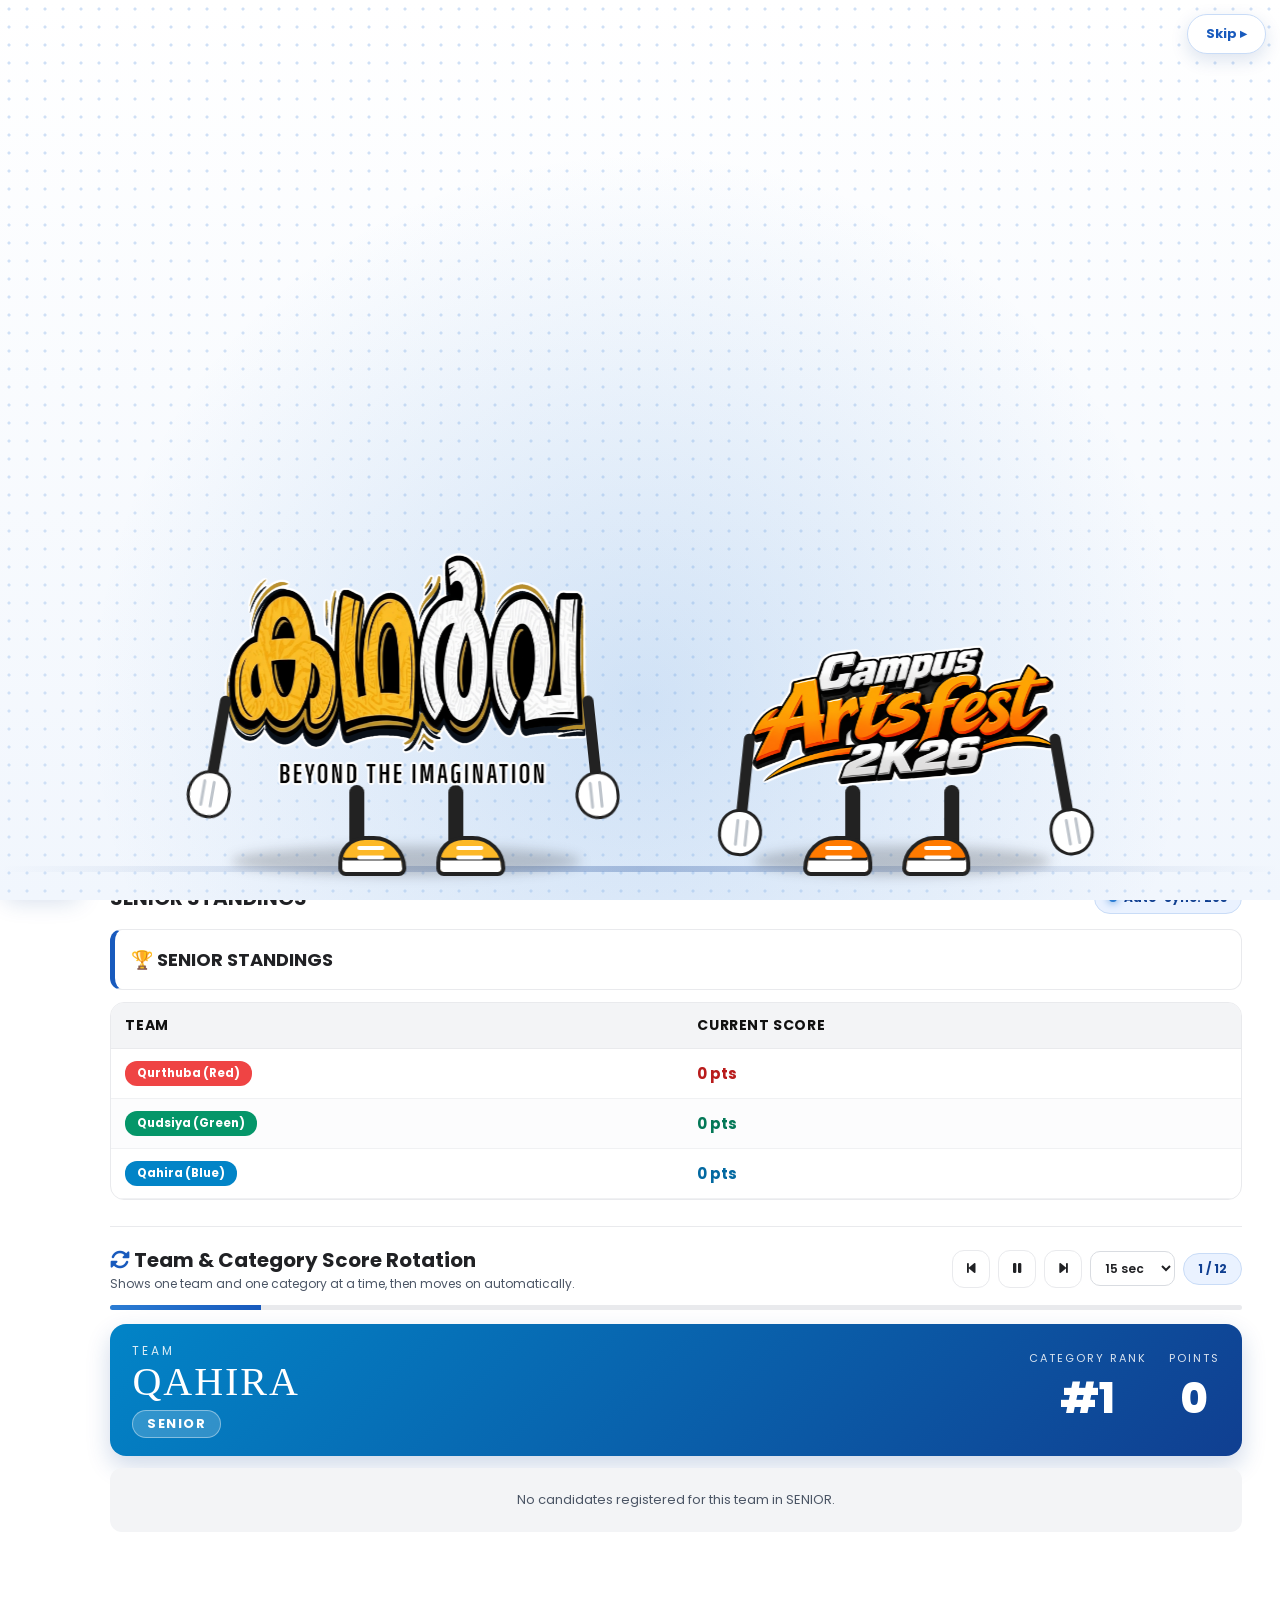
==== commit 2f1f4a0e: "Add files via upload" ====
--- a/fest-site.html
+++ b/fest-site.html
@@ -89,7 +89,7 @@
 :root {
   --g: #185ABD; --g2: #2B7CD3; --g3: #103F91; --tint: #EAF2FF;
   --white: #FFFFFF; --grey: #F3F4F6; --slate: #4B5565; --ink: #202124; --line: #E9EAED;
-  --sbw: 92px; --tbh: 66px;
+  --sbw: 72px; --tbh: 66px;
   /* legacy variable names used by older parts of the site */
   --bg-main: #fff; --bg-white: #fff; --panel-bg: #fff; --card-bg: #F3F4F6;
   --navy-dark: #202124; --navy-main: #185ABD; --navy-light: #2B7CD3; --navy-soft: #EAF2FF;
@@ -108,17 +108,17 @@
 /* ============ NAVIGATION RAIL ============ */
 .sb { position: fixed; top: 0; left: 0; bottom: 0; width: var(--sbw); z-index: 1100; display: flex; flex-direction: column; align-items: center; color: #fff;
   background: linear-gradient(180deg, #185ABD 0%, #103F91 100%); box-shadow: 6px 0 24px rgba(16,63,145,.2); transition: transform .3s ease; }
-.sb-brand { margin: 14px 0 12px; width: 70px; height: 62px; padding: 8px; background: #fff; border-radius: 16px; display: grid; place-items: center; box-shadow: 0 6px 18px rgba(0,0,0,.14); }
+.sb-brand { margin: 12px 0 10px; width: 56px; height: 50px; padding: 6px; background: #fff; border-radius: 14px; display: grid; place-items: center; box-shadow: 0 6px 18px rgba(0,0,0,.14); }
 .sb-brand img { display: block; width: auto; height: auto; max-width: 100%; max-height: 100%; }
-.sb-scroll { flex: 1; width: 100%; overflow-y: auto; padding: 4px 8px 10px; }
+.sb-scroll { flex: 1; width: 100%; overflow-y: auto; padding: 2px 6px 8px; }
 .sb-g { display: none; }
-.sb a { position: relative; display: flex; flex-direction: column; align-items: center; gap: 5px; padding: 11px 2px 9px; border-radius: 14px; color: rgba(255,255,255,.94); font-weight: 700; font-size: 11px; text-align: center; cursor: pointer; text-decoration: none; margin-bottom: 6px; transition: background .2s, color .2s; line-height: 1.1; }
-.sb a i { font-size: 19px; width: auto; }
+.sb a { position: relative; display: flex; flex-direction: column; align-items: center; gap: 5px; padding: 9px 2px 7px; border-radius: 12px; color: rgba(255,255,255,.94); font-weight: 700; font-size: 9.5px; text-align: center; cursor: pointer; text-decoration: none; margin-bottom: 6px; transition: background .2s, color .2s; line-height: 1.1; }
+.sb a i { font-size: 16px; width: auto; }
 .sb a:hover { background: rgba(255,255,255,.15); }
 .sb a.on { background: #fff; color: var(--g); box-shadow: 0 6px 16px rgba(0,0,0,.18); }
-.sb a .notif-badge { position: absolute; top: 3px; right: 12px; margin: 0; }
-.sb-foot { width: 100%; padding: 8px 8px 14px; border-top: 1px solid rgba(255,255,255,.16); }
-.sb-foot a { margin: 0; font-size: 10.5px; }
+.sb a .notif-badge { position: absolute; top: 1px; right: 6px; margin: 0; }
+.sb-foot { width: 100%; padding: 6px 6px 12px; border-top: 1px solid rgba(255,255,255,.16); }
+.sb-foot a { margin: 0; font-size: 9.5px; }
 .overlay { background: rgba(32,33,36,.45) !important; z-index: 1050 !important; }
 
 /* ============ TOP BAR ============ */
@@ -288,7 +288,7 @@
 
 /* ============ RESPONSIVE ============ */
 @media (max-width: 1000px) {
-  .app-main { margin-left: 0; }
+  .app-wrapper.app-main { margin-left: 0 !important; }
   .sb { transform: translateX(-105%); } .sb.open { transform: none; }
   .tb-menu { display: block; }
   .tb-title { min-width: 0; font-size: 15px; }
@@ -315,68 +315,111 @@
 body:not(.is-admin) [onclick*="openPosterStudioWithData"], body:not(.is-admin) [onclick*="printEntryFormPDF"], body:not(.is-admin) [onclick*="printTeamListPDF"], body:not(.is-admin) [onclick*="openPrintCenter"] { display: none !important; }
 .sync-pill { font-size: 12px; color: var(--slate); background: var(--grey); padding: 6px 14px; border-radius: 999px; }
 
+/* program / item names in score tables are black */
+.matrix-table th, .matrix-table th.vt, .rot-wrap th, .ent-wrap th { color: #111 !important; }
+.matrix-table th.vt div { color: #111 !important; font-weight: 700; }
+#pointTableView th, #dashboardView th { color: #111 !important; }
+
+/* admin accordion: closed sections look like neat rows */
+#officialContent .official-tab-content.collapsed { padding: 12px 18px; margin-bottom: 12px; transition: box-shadow .2s, border-color .2s; }
+#officialContent .official-tab-content.collapsed:hover { border-color: #C9DCF7; box-shadow: 0 8px 22px rgba(24,90,189,.1); }
+#officialContent .official-tab-content:not(.collapsed) { border-color: #C9DCF7; box-shadow: 0 10px 30px rgba(24,90,189,.1); }
+.official-tab-content.collapsed .sec-ic { width: 38px; height: 38px; font-size: 16px; }
+.admin-hint { font-size: 12.5px; color: var(--slate); margin: -4px 0 12px; }
+
+/* automatic fit for every screen size */
+img, canvas, video { max-width: 100%; }
+.table-responsive, .rot-wrap, .ent-wrap { max-width: 100%; overflow-x: auto; -webkit-overflow-scrolling: touch; }
+@media (max-width: 1000px) { .gsearch { max-width: none; } .ov-stats { grid-template-columns: repeat(auto-fit, minmax(140px, 1fr)); } .form-grid { grid-template-columns: 1fr; } }
+@media (max-width: 700px) {
+  .hero { flex-wrap: nowrap; } .ov-grid, .dashboard-split, .ana-grid { grid-template-columns: 1fr; }
+  .pg-head { flex-direction: column; align-items: flex-start; } .pg-tools { width: 100%; } .pg-tools select, .pg-tools button { flex: 1; }
+  .qa-row button { flex: 1 1 calc(50% - 10px); } .quick-nav { top: calc(var(--tbh) + 4px); margin-bottom: 14px; }
+  .poster-modal-body { grid-template-columns: 1fr !important; } .poster-modal-dialog { max-height: 94vh; }
+  .sec-head { gap: 10px; } .sec-ic { width: 38px; height: 38px; }
+  .mini-card { max-width: 94vw; padding: 16px; } #toastBox { right: 8px; left: 8px; width: auto; }
+}
+@media (max-width: 420px) { .view-panel { padding: 16px 10px 50px !important; } .ov-stat b { font-size: 24px; } .hero { padding: 10px; } }
+@media (min-width: 1700px) { .view-panel { padding-left: clamp(40px, 5vw, 110px) !important; padding-right: clamp(40px, 5vw, 110px) !important; } }
+
+@media (max-width: 700px) { .cand-row-reg { width: 92px !important; font-size: 12px; } .cand-multi-row { gap: 6px !important; } }
+
 </style>
   <style>
-/* KADHARVA welcome intro — two PNG logos walk in, hug, explode in colour, then welcome the visitor.
-   Independent component: nothing here touches the site's data or layout. */
+/* KADHARVA welcome intro — two PNG logos walk in along the bottom of the page, open their arms, hug,
+   burst into colour, then give a thumbs-up and welcome the visitor. Independent component. */
 #kdIntro { position: fixed; inset: 0; z-index: 10000; overflow: hidden; background: #fff; font-family: 'Poppins', sans-serif;
-  font-size: min(1.75vw, 3vh, 19px); --wa: 26em; --wb: 22em; --ink: #222; transition: opacity .8s ease, transform .8s ease; }
-@media (max-aspect-ratio: 3/4) {
-  #kdIntro { font-size: min(2.25vw, 3vh); --wa: 19em; --wb: 16em; }
-  .kd-arm { width: 5em; } .kd-hug .arm-in { width: 6.6em; } .kd-hug .arm-out { transform: rotate(calc(var(--s) * -108deg)); }
-  .kd-char { bottom: 40%; } .kd-floor { bottom: calc(40% - 1.6em); } .kd-title { top: 62%; }
-  .kd-h { font-size: 3.6em; }
-}
+  font-size: min(1.65vw, 2.9vh, 19px); --wa: 20em; --wb: 17em; --ink: #222; transition: opacity .8s ease, transform .8s ease; }
+@media (max-aspect-ratio: 3/4) { #kdIntro { font-size: min(2.2vw, 2.6vh); --wa: 17em; --wb: 14.5em; }
+  .kd-arm { width: 3.8em !important; } .kd-title { top: 16% !important; } .kd-h { font-size: 3.5em !important; } .kd-char { bottom: 9vh !important; } .kd-floor { bottom: calc(9vh - .9em) !important; } }
 #kdIntro.kd-out { opacity: 0; transform: scale(1.05); pointer-events: none; }
 #kdIntro *, #kdIntro *::before, #kdIntro *::after { box-sizing: border-box; }
 
 .kd-bg { position: absolute; inset: 0;
-  background: radial-gradient(circle at 50% 56%, rgba(43,124,211,.2), transparent 58%), radial-gradient(#C9DCF7 1.3px, transparent 1.8px) 0 0 / 18px 18px, linear-gradient(180deg, #fff 0%, #f1f9f4 100%); }
-.kd-rays { position: absolute; left: 50%; top: 46%; width: 150vmax; height: 150vmax; margin: -75vmax 0 0 -75vmax; opacity: 0; transition: opacity .6s;
+  background: radial-gradient(circle at 50% 78%, rgba(43,124,211,.18), transparent 58%), radial-gradient(#cfe0f6 1.3px, transparent 1.8px) 0 0 / 18px 18px, linear-gradient(180deg, #fff 0%, #f1f6fd 100%); }
+.kd-rays { position: absolute; left: 50%; top: 74%; width: 150vmax; height: 150vmax; margin: -75vmax 0 0 -75vmax; opacity: 0; transition: opacity .6s;
   background: repeating-conic-gradient(rgba(43,124,211,.2) 0 7deg, transparent 7deg 18deg);
   -webkit-mask-image: radial-gradient(circle, #000 0, transparent 55%); mask-image: radial-gradient(circle, #000 0, transparent 55%); }
 .kd-boom .kd-rays { opacity: 1; animation: kdSpin 20s linear infinite; }
 @keyframes kdSpin { to { transform: rotate(360deg); } }
-.kd-floor { position: absolute; left: 0; right: 0; bottom: calc(34% - 1.6em); height: .35em; background: linear-gradient(90deg, transparent, rgba(16,63,145,.35), transparent); }
+.kd-floor { position: absolute; left: 0; right: 0; bottom: calc(5vh - .9em); height: .3em; background: linear-gradient(90deg, transparent, rgba(16,63,145,.28), transparent); }
 .kd-stage { position: absolute; inset: 0; }
 .kd-stage.kd-shake { animation: kdShake .45s ease-in-out; }
 @keyframes kdShake { 0%,100% { transform: none; } 20% { transform: translate(-.5em, .3em); } 40% { transform: translate(.5em, -.3em); } 60% { transform: translate(-.35em, -.2em); } 80% { transform: translate(.3em, .25em); } }
 
-/* ---------- characters ---------- */
-.kd-char { position: absolute; left: 50%; bottom: 34%; width: var(--w); margin-left: calc(var(--w) / -2); }
-.kd-char::after { content: ""; position: absolute; left: 8%; right: 8%; bottom: -1.5em; height: 1.7em; border-radius: 50%; background: rgba(16,63,145,.2); filter: blur(.35em); z-index: -1; }
-.kd-a { --w: var(--wa); --s: 1;  --sh: #FDB827; --ax: calc(var(--wb) / -2 - 1.3em); z-index: 3; transform: translateX(calc(-50vw - var(--wa) - 6em)); }
-.kd-b { --w: var(--wb); --s: -1; --sh: #FF7A00; --bx: calc(var(--wa) / 2 + 1.3em);  z-index: 2; transform: translateX(calc(50vw + var(--wa) + 6em)); }
-.kd-in .kd-a { animation: kdInA 2.3s cubic-bezier(.3,.7,.4,1) forwards; }
-.kd-in .kd-b { animation: kdInB 2.3s cubic-bezier(.3,.7,.4,1) forwards; }
-@keyframes kdInA { from { transform: translateX(calc(-50vw - var(--wa) - 6em)); } to { transform: translateX(var(--ax)); } }
-@keyframes kdInB { from { transform: translateX(calc(50vw + var(--wa) + 6em)); } to { transform: translateX(var(--bx)); } }
-
-.kd-mv { transition: transform .6s cubic-bezier(.3,1.5,.5,1); }
-.kd-hug .kd-a .kd-mv { transform: translateX(1.5em) rotate(2.5deg); }
-.kd-hug .kd-b .kd-mv { transform: translateX(-1.5em) rotate(-2.5deg); }
+/* ---------- characters (feet stand near the bottom of the page) ---------- */
+.kd-char { position: absolute; left: 50%; bottom: 5vh; width: var(--w); margin-left: calc(var(--w) / -2); }
+.kd-char::after { content: ""; position: absolute; left: 4%; right: 4%; bottom: -1.1em; height: 1.6em; border-radius: 50%; background: rgba(32,33,36,.22); filter: blur(.3em); z-index: -1; }
+.kd-a { --w: var(--wa); --s: 1;  --sh: #FDB827; --ax: calc(var(--wb) / -2 - 1.2em); z-index: 3; transform: translateX(calc(-50vw - var(--wa) - 6em)); }
+.kd-b { --w: var(--wb); --s: -1; --sh: #FF7A00; --bx: calc(var(--wa) / 2 + 1.2em);  z-index: 2; transform: translateX(calc(50vw + var(--wa) + 6em)); }
+/* they first walk to a spot 5em apart, then step closer */
+.kd-in .kd-a { animation: kdInA 2.2s cubic-bezier(.3,.7,.4,1) forwards; }
+.kd-in .kd-b { animation: kdInB 2.2s cubic-bezier(.3,.7,.4,1) forwards; }
+@keyframes kdInA { from { transform: translateX(calc(-50vw - var(--wa) - 6em)); } to { transform: translateX(calc(var(--ax) - 2.6em)); } }
+@keyframes kdInB { from { transform: translateX(calc(50vw + var(--wa) + 6em)); } to { transform: translateX(calc(var(--bx) + 2.6em)); } }
+.kd-mv { transition: transform .7s cubic-bezier(.3,1.2,.5,1); }
+.kd-near .kd-a .kd-mv { transform: translateX(2.6em); } .kd-near .kd-b .kd-mv { transform: translateX(-2.6em); }
+.kd-hug .kd-a .kd-mv { transform: translateX(3.9em) rotate(2deg); } .kd-hug .kd-b .kd-mv { transform: translateX(-3.9em) rotate(-2deg); }
 .kd-bounce { position: relative; }
 .kd-body { position: relative; z-index: 2; width: var(--w); }
 .kd-logo { display: block; width: 100%; height: auto; user-select: none; -webkit-user-drag: none; }
-.kd-fb { text-align: center; font: 800 5em 'Bangers', 'Poppins', sans-serif; color: #103F91; padding: .3em 0; letter-spacing: .05em; }
-
-/* ---------- limbs ---------- */
-.kd-arm { position: absolute; width: 7em; height: 1.15em; background: var(--ink); border-radius: 1em; transform-origin: 0 50%; transition: transform .7s cubic-bezier(.3,1.3,.5,1), width .7s ease; }
-.kd-arm .glove { position: absolute; right: -.95em; top: 50%; width: 2.1em; height: 2.1em; margin-top: -1.05em; border-radius: 50%; background: #fff; border: .24em solid var(--ink); }
-.arm-in  { left: 100%; top: 56%; margin-left: -.4em; z-index: 4; transform: rotate(calc(var(--s) * 86deg)); }
-.arm-out { left: 0; top: 56%; margin-left: .4em; z-index: 0; transform: rotate(calc(var(--s) * 100deg)); }
+.kd-fb { text-align: center; font: 800 4em 'Bangers', 'Poppins', sans-serif; color: #103F91; padding: .3em 0; letter-spacing: .05em; }
+
+/* ---------- arms: thin black sleeves + big white cartoon gloves ---------- */
+.kd-arm { position: absolute; width: 5em; height: .6em; background: var(--ink); border-radius: 1em; transform-origin: 0 50%; transition: transform .7s cubic-bezier(.3,1.3,.5,1), width .7s ease; }
+.kd-arm .glove { position: absolute; right: -1.5em; top: 50%; width: 2.5em; height: 2.3em; margin-top: -1.15em; border-radius: 48% 48% 52% 52%; background: #fff; border: .2em solid var(--ink); }
+.kd-arm .glove::after { content: ""; position: absolute; left: 18%; right: 18%; top: 38%; height: .14em; border-radius: .1em; background: #bfc5cc; box-shadow: 0 .5em 0 #bfc5cc; }
+.kd-arm .th { display: none; position: absolute; width: .9em; height: 1.35em; left: 50%; top: -1.15em; margin-left: -.45em; background: #fff; border: .2em solid var(--ink); border-radius: .6em; }
+.arm-in  { left: 100%; top: 58%; margin-left: -.5em; z-index: 4; transform: rotate(calc(var(--s) * 84deg)); }
+.arm-out { left: 0; top: 58%; margin-left: .5em; z-index: 0; transform: rotate(calc(var(--s) * 100deg)); }
 .kd-b .kd-arm { transform-origin: 100% 50%; }
-.kd-b .kd-arm .glove { right: auto; left: -.95em; }
-.kd-b .arm-in  { left: auto; right: 100%; margin: 0 -.4em 0 0; }
-.kd-b .arm-out { left: auto; right: 0; margin: 0 .4em 0 0; }
-.kd-meet .arm-in  { transform: rotate(calc(var(--s) * -6deg)); }
-.kd-hug  .arm-in  { transform: rotate(calc(var(--s) * -30deg)); width: 9.4em; }
-.kd-hug  .arm-out { transform: rotate(calc(var(--s) * -128deg)); }
-.kd-legs { position: relative; z-index: 1; width: calc(var(--w) * .42); height: 6.3em; margin: -.7em auto 0; }
-.leg { position: absolute; top: 0; width: 1.3em; height: 100%; background: var(--ink); border-radius: .7em; transform-origin: 50% 0; }
+.kd-b .kd-arm .glove { right: auto; left: -1.5em; }
+.kd-b .arm-in  { left: auto; right: 100%; margin: 0 -.5em 0 0; }
+.kd-b .arm-out { left: auto; right: 0; margin: 0 .5em 0 0; }
+/* arms spread wide to welcome each other */
+.kd-open .arm-in  { transform: rotate(calc(var(--s) * -14deg)); }
+.kd-open .arm-out { transform: rotate(calc(var(--s) * 190deg)); }
+/* hug: arms sweep towards each other and around */
+.kd-hug .arm-in  { transform: rotate(calc(var(--s) * -24deg)); width: 6.8em; }
+.kd-hug .arm-out { transform: rotate(calc(var(--s) * 150deg)); width: 5.6em; }
+/* finale: outer arm up with a thumbs-up */
+.kd-thumbs .arm-in  { transform: rotate(calc(var(--s) * 70deg)); }
+.kd-thumbs .arm-out { transform: rotate(calc(var(--s) * -78deg)); width: 5em; }
+.kd-thumbs .arm-out .th { display: block; }
+
+/* ---------- legs: short black stick legs, big sneakers ---------- */
+.kd-legs { position: relative; z-index: 1; width: 6em; height: 3.7em; margin: -.5em auto 0; }
+.leg { position: absolute; top: 0; width: .8em; height: 100%; background: var(--ink); border-radius: .5em; transform-origin: 50% 0; }
 .leg.l { left: 0; } .leg.r { right: 0; }
-.shoe { position: absolute; bottom: -.95em; left: -.4em; width: 3.3em; height: 1.75em; background: var(--sh); border: .23em solid var(--ink); border-radius: 1.6em 2em .7em .7em; }
+.shoe { position: absolute; bottom: -1.1em; left: -.6em; width: 3.6em; height: 2.1em; background: var(--sh); border: .22em solid var(--ink); border-radius: 1.8em 2.2em .5em .5em;
+  box-shadow: inset 0 -.6em 0 #fff, inset 0 -.75em 0 var(--ink); }
+.shoe::before { content: ""; position: absolute; left: 26%; top: 18%; width: 44%; height: .22em; border-radius: .1em; background: #fff; box-shadow: 0 .5em 0 #fff; }
 .kd-b .kd-legs { transform: scaleX(-1); }
+/* little motion strokes behind the feet while walking */
+.kd-legs::before, .kd-legs::after { content: ""; position: absolute; bottom: .2em; width: .9em; height: 1.6em; border: .22em solid #9aa4b2; border-right: 0; border-top-color: transparent; border-bottom-color: transparent; border-radius: 50%; opacity: 0; }
+.kd-legs::before { left: -2.4em; } .kd-legs::after { left: -3.7em; bottom: .9em; height: 1.2em; }
+.kd-walk .kd-legs::before, .kd-walk .kd-legs::after { animation: kdStroke .36s ease-in-out infinite alternate; }
+@keyframes kdStroke { from { opacity: 0; } to { opacity: .85; } }
 
 /* ---------- walking ---------- */
 .kd-walk .kd-bounce { animation: kdBob .36s ease-in-out infinite; }
@@ -384,15 +427,23 @@
 .kd-walk .leg.r { animation: kdLeg .36s ease-in-out infinite alternate-reverse; }
 .kd-walk .arm-in  { animation: kdArmIn .36s ease-in-out infinite alternate; }
 .kd-walk .arm-out { animation: kdArmOut .36s ease-in-out infinite alternate; }
-.kd-b .leg.l { animation-delay: -.18s; } .kd-b .kd-bounce { animation-delay: -.18s; }
-@keyframes kdBob { 0%,100% { transform: translateY(0); } 50% { transform: translateY(-.6em); } }
-@keyframes kdLeg { from { transform: rotate(-30deg); } to { transform: rotate(30deg); } }
-@keyframes kdArmIn  { from { transform: rotate(calc(var(--s) * 64deg)); } to { transform: rotate(calc(var(--s) * 106deg)); } }
-@keyframes kdArmOut { from { transform: rotate(calc(var(--s) * 120deg)); } to { transform: rotate(calc(var(--s) * 82deg)); } }
+.kd-b .leg.l, .kd-b .kd-bounce { animation-delay: -.18s; }
+@keyframes kdBob { 0%,100% { transform: translateY(0); } 50% { transform: translateY(-.5em); } }
+@keyframes kdLeg { from { transform: rotate(-28deg); } to { transform: rotate(28deg); } }
+@keyframes kdArmIn  { from { transform: rotate(calc(var(--s) * 66deg)); } to { transform: rotate(calc(var(--s) * 104deg)); } }
+@keyframes kdArmOut { from { transform: rotate(calc(var(--s) * 118deg)); } to { transform: rotate(calc(var(--s) * 84deg)); } }
 .kd-squeeze .kd-bounce { animation: kdSq .5s ease-in-out 2; }
 @keyframes kdSq { 0%,100% { transform: none; } 50% { transform: scale(1.025, .965); } }
-.kd-joy .kd-bounce { animation: kdJoy .62s ease-in-out infinite; }
-@keyframes kdJoy { 0%,100% { transform: translateY(0); } 50% { transform: translateY(-1.1em); } }
+.kd-joy .kd-bounce { animation: kdJoy .7s ease-in-out infinite; }
+@keyframes kdJoy { 0%,100% { transform: translateY(0); } 50% { transform: translateY(-.7em); } }
+/* cheer sparks on the outer top corners (finale) */
+.kd-sp { position: absolute; top: -1.4em; width: 1.7em; height: .42em; border-radius: .3em; background: #ef4444; opacity: 0; transform-origin: 50% 50%; }
+.kd-a .kd-sp { left: -1.2em; } .kd-b .kd-sp { right: -1.2em; }
+.kd-sp.s2 { top: -2.6em; background: #FDB827; width: 1.3em; } .kd-sp.s3 { top: -.2em; background: #ff7a00; width: 1.2em; }
+.kd-a .kd-sp.s1 { rotate: -35deg; } .kd-a .kd-sp.s2 { rotate: 30deg; left: .4em; } .kd-a .kd-sp.s3 { rotate: -65deg; left: -2.4em; }
+.kd-b .kd-sp.s1 { rotate: 35deg; } .kd-b .kd-sp.s2 { rotate: -30deg; right: .4em; } .kd-b .kd-sp.s3 { rotate: 65deg; right: -2.4em; }
+.kd-thumbs .kd-sp { animation: kdSparkle .8s ease-in-out infinite alternate; }
+@keyframes kdSparkle { from { opacity: .2; transform: scale(.7); } to { opacity: 1; transform: scale(1.15); } }
 
 /* ---------- explosion ---------- */
 .kd-fx { position: absolute; inset: 0; pointer-events: none; z-index: 6; }
@@ -415,7 +466,7 @@
 @keyframes kdPart { 0% { opacity: 0; transform: translate(0, 0) scale(.3) rotate(0); } 10% { opacity: 1; } 60% { opacity: 1; transform: translate(var(--dx), var(--dy)) rotate(var(--r)) scale(1); } 100% { opacity: 0; transform: translate(calc(var(--dx) * 1.12), calc(var(--dy) + 12em)) rotate(calc(var(--r) * 1.7)) scale(.8); } }
 
 /* ---------- welcome title ---------- */
-.kd-title { position: absolute; left: 0; right: 0; top: 70%; text-align: center; padding: 0 3%; opacity: 0; transform: scale(.4) rotate(-4deg); z-index: 7; }
+.kd-title { position: absolute; left: 0; right: 0; top: 12%; text-align: center; padding: 0 3%; opacity: 0; transform: scale(.4) rotate(-4deg); z-index: 7; }
 .kd-show .kd-title { animation: kdPop .75s cubic-bezier(.2,1.6,.4,1) forwards; }
 @keyframes kdPop { from { opacity: 0; transform: scale(.4) rotate(-4deg); } to { opacity: 1; transform: scale(1) rotate(-1.5deg); } }
 .kd-h { margin: 0; font: 400 4.7em/1 'Bangers', 'Poppins', sans-serif; letter-spacing: .04em; color: #185ABD; -webkit-text-stroke: .1em #fff; paint-order: stroke fill;
@@ -425,7 +476,7 @@
 .kd-skip:hover { background: #185ABD; color: #fff; }
 
 /* reduced motion: show the final picture without movement */
-.kd-static .kd-a { transform: translateX(var(--ax)); animation: none; } .kd-static .kd-b { transform: translateX(var(--bx)); animation: none; }
+.kd-static .kd-a { transform: translateX(calc(var(--ax) - 2.6em)); animation: none; } .kd-static .kd-b { transform: translateX(calc(var(--bx) + 2.6em)); animation: none; }
 .kd-static .kd-title { opacity: 1; transform: rotate(-1.5deg); animation: none; }
 
 </style>
@@ -608,6 +659,7 @@
         <button data-go="tabPoster" onclick="adminGo('tabPoster')">Poster Studio</button>
         <button data-go="tabSettings" onclick="adminGo('tabSettings')">Settings</button>
       </div>
+      <p class="admin-hint"><i class="fa-solid fa-hand-pointer"></i> Sections are closed to keep this page tidy. Click a section name (or use the bar above) to open it.</p>
 
       <div id="festControl">
         <div class="ov-head"><div class="ov-title">FEST CONTROL <span class="ov-live" id="fcLive"></span></div><div class="ov-sync" id="fcSync"></div></div>
@@ -4176,11 +4228,30 @@
 SEC.tabSettings = { t: 'Settings & Backup', d: 'Cloud sync, data counts, export and backup tools.', c: '', i: 'fa-gear', s: function () { return ''; } };
 QN_IDS = ['festControl', 'tabPrograms', 'tabCandidates', 'tabEntries', 'tabSchedule', 'tabJudges', 'tabResult', 'tabAnnounce', 'tabAnalytics', 'tabPointTable', 'tabToppers', 'tabPoster', 'tabSettings'];
 
-/* collapse / expand an admin section by clicking its heading */
+/* ---------- admin accordion: sections stay closed until you click them (one open at a time) ---------- */
+function adminSections() { return Array.prototype.slice.call(document.querySelectorAll('#officialContent .official-tab-content')); }
+function markQuick(id) { Array.prototype.forEach.call(document.querySelectorAll('#quickNav button'), function (b) { b.classList.toggle('on', b.getAttribute('data-go') === id); }); }
+function collapseAdminSections() { adminSections().forEach(function (s) { s.classList.add('collapsed'); }); markQuick(''); }
+function scrollToEl(el) { if (el) window.scrollTo({ top: el.getBoundingClientRect().top + window.pageYOffset - 84, behavior: 'smooth' }); }
+function openAdminSection(id) {
+  adminSections().forEach(function (s) { s.classList.toggle('collapsed', s.id !== id); });
+  markQuick(id);
+  var el = document.getElementById(id); if (el) setTimeout(function () { scrollToEl(el); }, 80);
+}
+adminGo = function (id) {
+  showView('officialView');
+  setTimeout(function () {
+    if (!adminLoggedIn()) { alert('Please log in as admin first.'); return; }
+    if (id === 'festControl') { collapseAdminSections(); scrollToEl(document.getElementById('festControl')); } else openAdminSection(id);
+  }, 80);
+};
 document.addEventListener('click', function (e) {
   var h = e.target.closest && e.target.closest('.sec-head'); if (!h) return;
-  var p = h.parentElement; if (p && p.classList.contains('official-tab-content')) p.classList.toggle('collapsed');
+  var p = h.parentElement; if (!p || !p.classList.contains('official-tab-content')) return;
+  if (p.classList.contains('collapsed')) openAdminSection(p.id); else { p.classList.add('collapsed'); markQuick(''); }
 });
+var _authAcc = authOfficial;
+authOfficial = function () { _authAcc.apply(this, arguments); if (adminLoggedIn()) { collapseAdminSections(); window.scrollTo(0, 0); } };
 
 /* Ctrl+K focuses the search box */
 focusSearch = function () { var i = document.getElementById('gSearch'); if (i) { i.focus(); i.select(); } };
@@ -4192,7 +4263,7 @@
   _refreshAllShell.apply(this, arguments);
   [renderPublicResults, renderAdminToppers, renderPosterWinners, renderSettingsInfo, decorateAdminSections, syncAdminUI].forEach(function (fn) { try { fn(); } catch (err) { console.error(err); } });
 };
-try { decorateAdminSections(); renderPublicResults(); syncAdminUI(); } catch (err) { console.error(err); }
+try { decorateAdminSections(); collapseAdminSections(); renderPublicResults(); syncAdminUI(); } catch (err) { console.error(err); }
 
 </script>
 <script>
@@ -4225,9 +4296,9 @@
   function charHtml(cls, url, fbText) {
     var img = url ? '<img class="kd-logo" alt="' + fbText + '" src="' + url + '" draggable="false">' : '<div class="kd-fb">' + fbText + '</div>';
     return '<div class="kd-char ' + cls + '"><div class="kd-mv"><div class="kd-bounce">' +
-      '<div class="kd-body"><i class="kd-arm arm-out"><i class="glove"></i></i>' + img + '<i class="kd-arm arm-in"><i class="glove"></i></i></div>' +
+      '<div class="kd-body"><i class="kd-arm arm-out"><i class="glove"><i class="th"></i></i></i>' + img + '<i class="kd-arm arm-in"><i class="glove"><i class="th"></i></i></i></div>' +
       '<div class="kd-legs"><i class="leg l"><i class="shoe"></i></i><i class="leg r"><i class="shoe"></i></i></div>' +
-      '</div></div></div>';
+      '</div></div><i class="kd-sp s1"></i><i class="kd-sp s2"></i><i class="kd-sp s3"></i></div>';
   }
 
   function build(aUrl, bUrl) {
@@ -4278,13 +4349,15 @@
   /* ---------- timeline ---------- */
   function run() {
     var stage = document.getElementById('kdStage');
-    stage.classList.add('kd-in', 'kd-walk');                    // Scene 1: enter from the sides, walking
-    T(function () { stage.classList.remove('kd-walk'); stage.classList.add('kd-meet'); }, 2300);   // Scene 2: stop, face each other
-    T(function () { stage.classList.add('kd-hug'); }, 3000);                                        // Scene 3: raise arms and hug
-    T(function () { stage.classList.add('kd-squeeze'); }, 3500);
-    T(function () { boom(); }, 4150);                                                               // Scene 4: colour explosion
-    T(function () { stage.classList.add('kd-show', 'kd-joy'); }, 4900);                              // Scene 5: welcome message
-    T(function () { close(); }, 7100);
+    stage.classList.add('kd-in', 'kd-walk');                                                      // Scene 1: walk in along the bottom
+    T(function () { stage.classList.remove('kd-walk'); stage.classList.add('kd-open'); }, 2200);   // Scene 2: stop, feet together, arms spread wide
+    T(function () { stage.classList.add('kd-near', 'kd-walk'); }, 2800);                           // step closer (small walking steps)
+    T(function () { stage.classList.remove('kd-walk'); }, 3400);
+    T(function () { stage.classList.remove('kd-open'); stage.classList.add('kd-hug'); }, 3500);    // Scene 3: arms sweep around, hug
+    T(function () { stage.classList.add('kd-squeeze'); }, 3900);
+    T(function () { boom(); }, 4200);                                                              // Scene 4: colour explosion
+    T(function () { stage.classList.remove('kd-hug', 'kd-squeeze'); stage.classList.add('kd-thumbs', 'kd-joy', 'kd-show'); }, 5000);   // Scene 5: thumbs up + welcome message
+    T(function () { close(); }, 7300);
   }
 
   function close() {
@@ -4308,7 +4381,7 @@
       document.documentElement.style.overflow = 'hidden'; document.body.style.overflow = 'hidden';
       root.querySelector('.kd-skip').addEventListener('click', close);
       var reduce = window.matchMedia && window.matchMedia('(prefers-reduced-motion: reduce)').matches;
-      if (reduce) { root.querySelector('#kdStage').classList.add('kd-static', 'kd-hug', 'kd-meet'); T(close, 2800); }
+      if (reduce) { root.querySelector('#kdStage').classList.add('kd-static', 'kd-near', 'kd-thumbs', 'kd-show'); T(close, 2800); }
       else requestAnimationFrame(function () { requestAnimationFrame(run); });
     }
     trim(NAME_IMG, function (u) { a = u; ready(); });
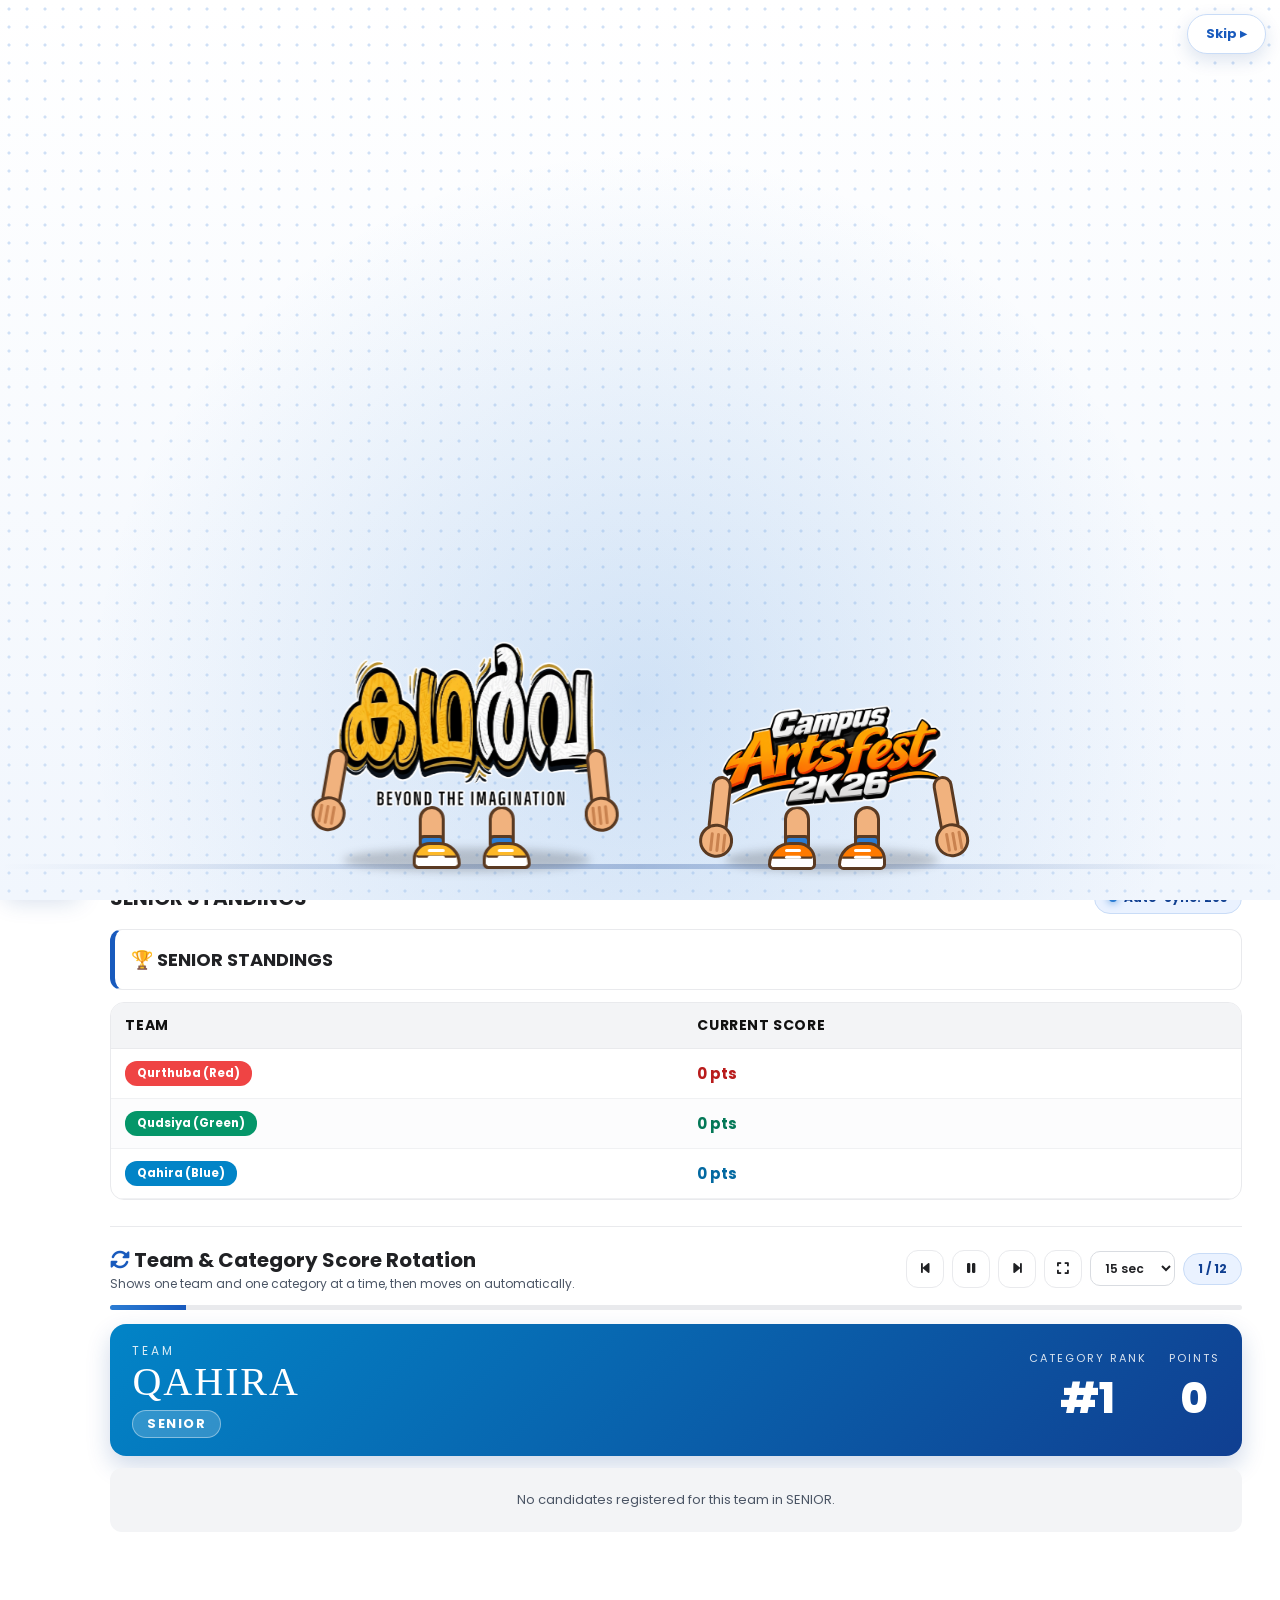
==== commit f6839757: "Add files via upload" ====
--- a/fest-site.html
+++ b/fest-site.html
@@ -344,14 +344,68 @@
 
 @media (max-width: 700px) { .cand-row-reg { width: 92px !important; font-size: 12px; } .cand-multi-row { gap: 6px !important; } }
 
+/* ============ ADMIN: LOGIN CARD ============ */
+.login-card { max-width: 400px; margin: 22px auto 0; padding: 26px 28px 22px; background: #fff; border: 1px solid var(--line); border-radius: 20px; box-shadow: 0 18px 44px rgba(24,90,189,.1); text-align: left; }
+.login-card .lc-ic { width: 52px; height: 52px; border-radius: 16px; background: var(--tint); color: var(--g); display: grid; place-items: center; font-size: 21px; margin: 0 auto 10px; }
+.login-card h4 { text-align: center; font-size: 19px; margin: 0; color: var(--ink); }
+.login-card .lc-sub { text-align: center; font-size: 12.5px; color: var(--slate); margin: 4px 0 16px; }
+.login-card label { display: block; font-size: 12px; font-weight: 700; color: var(--slate); margin: 0 0 5px; }
+.login-card input { margin-bottom: 12px; }
+.lc-pw { position: relative; } .lc-pw input { padding-right: 44px !important; }
+.lc-eye { position: absolute; right: 6px; top: 4px; width: 36px; height: 36px; border: 0; background: transparent; color: var(--slate); cursor: pointer; border-radius: 8px; }
+.lc-eye:hover { background: var(--grey); }
+.login-card .btn { margin: 4px 0 0; padding: 12px; }
+.lc-err { color: #D93025; font-size: 12.5px; text-align: center; min-height: 18px; margin-top: 10px; font-weight: 600; }
+
+/* ============ ADMIN: MAIN MENU ============ */
+.admin-top { display: flex; justify-content: space-between; align-items: center; gap: 10px; flex-wrap: wrap; margin-bottom: 18px; }
+.admin-badge { background: #E8F4EC; color: #217346; font-size: 12px; font-weight: 700; padding: 6px 14px; border-radius: 999px; }
+.admin-top-btns { display: flex; gap: 8px; flex-wrap: wrap; }
+.admin-top-btns button { padding: 8px 14px; border-radius: 10px; border: 1px solid var(--line); background: #fff; color: var(--ink); font-size: 12.5px; font-weight: 600; cursor: pointer; }
+.admin-top-btns button:hover { background: var(--tint); border-color: #C9DCF7; } .admin-top-btns button.out { color: #D93025; } .admin-top-btns button.out:hover { background: #FEE2E2; border-color: #fca5a5; }
+.admin-menu { display: grid; grid-template-columns: repeat(auto-fill, minmax(260px, 1fr)); gap: 14px; }
+.am-tile { position: relative; display: flex; align-items: center; gap: 14px; text-align: left; padding: 16px 18px; background: #fff; border: 1px solid var(--line); border-radius: 16px; cursor: pointer; transition: transform .2s, box-shadow .2s, border-color .2s; box-shadow: 0 4px 14px rgba(32,33,36,.04); font-family: inherit; }
+.am-tile:hover { transform: translateY(-2px); border-color: #C9DCF7; box-shadow: 0 12px 28px rgba(24,90,189,.12); }
+.am-ic { flex: none; width: 46px; height: 46px; border-radius: 14px; background: var(--tint); color: var(--g); display: grid; place-items: center; font-size: 19px; }
+.am-tile:hover .am-ic { background: var(--g); color: #fff; }
+.am-tx { flex: 1; min-width: 0; } .am-tx b { display: block; font-size: 14.5px; color: var(--ink); } .am-tx small { display: block; font-size: 12px; color: var(--slate); line-height: 1.35; margin-top: 2px; }
+.am-st { position: absolute; top: 10px; right: 14px; font-size: 10.5px; font-weight: 700; color: var(--g); background: var(--tint); padding: 2px 9px; border-radius: 999px; }
+.am-go { color: #b6bcc6; font-size: 12px; } .am-tile:hover .am-go { color: var(--g); }
+.admin-bar { align-items: center; gap: 12px; margin: 0 0 18px; padding: 10px 14px; background: var(--grey); border-radius: 14px; }
+.admin-bar .back { border: 1px solid var(--line); background: #fff; color: var(--ink); border-radius: 10px; padding: 8px 14px; font-weight: 700; font-size: 13px; cursor: pointer; }
+.admin-bar .back:hover { background: var(--g); color: #fff; border-color: var(--g); }
+#adminCrumb { font-weight: 800; color: var(--ink); font-size: 14.5px; } #adminCrumb i { color: var(--g); margin-right: 6px; }
+
+/* only the opened feature is shown; the menu is the first thing visible after login */
+#officialContent .official-tab-content:not(.mod-open), #officialContent #festControl:not(.mod-open) { display: none !important; }
+#officialContent .official-tab-content.mod-open, #officialContent #festControl.mod-open { display: block !important; padding: 22px; margin: 0; }
+#officialContent .official-tab-content .sec-head { cursor: default; } .sec-head::after { display: none !important; }
+#quickNav, .admin-hint { display: none !important; }
+.mod-tabs { display: flex; gap: 4px; border-bottom: 1px solid var(--line); margin: 0 0 18px; overflow-x: auto; }
+.mod-tab { border: 0; background: transparent; padding: 11px 18px; font-weight: 700; font-size: 13.5px; color: var(--slate); cursor: pointer; border-bottom: 3px solid transparent; margin-bottom: -1px; white-space: nowrap; font-family: inherit; }
+.mod-tab:hover { color: var(--g); } .mod-tab.on { color: var(--g); border-bottom-color: var(--g); }
+.mod-pane { display: none; } .mod-pane.on { display: block; }
+#adminHead .pg-head h3 { font-size: 22px; }
+@media (max-width: 700px) { .login-card { margin-top: 8px; padding: 20px 18px; } .admin-menu { grid-template-columns: 1fr; } .admin-top-btns button { flex: 1 1 calc(50% - 8px); } }
+
+/* ============ SCORECARD DISPLAY MODE ============ */
+#rotDisplay { position: fixed; inset: 0; z-index: 2600; background: #fff; display: flex; flex-direction: column; padding: 14px clamp(14px, 2.5vw, 40px) 12px; }
+.rd-top { display: flex; align-items: center; justify-content: space-between; gap: 14px; padding-bottom: 10px; border-bottom: 1px solid var(--line); margin-bottom: 12px; }
+.rd-logos { display: flex; align-items: center; gap: 14px; } .rd-logos img { display: block; height: 46px; width: auto; max-width: 28vw; } .rd-logos img + img { height: 40px; }
+.rd-title { font-weight: 800; letter-spacing: 3px; color: var(--g); font-size: 14px; }
+.rd-ctl { display: flex; gap: 8px; } .rd-ctl button { width: 40px; height: 40px; border-radius: 12px; border: 1px solid var(--line); background: #fff; color: var(--ink); cursor: pointer; font-size: 14px; } .rd-ctl button:hover { background: var(--g); color: #fff; } .rd-ctl button.x:hover { background: #D93025; border-color: #D93025; }
+#rotDispBody { flex: 1; min-height: 0; overflow: hidden; } #rotDispBody .rot-wrap { border-radius: 12px; }
+.rd-prog { height: 4px; background: #E9EAED; border-radius: 3px; overflow: hidden; margin-top: 10px; } .rd-prog i { display: block; height: 100%; width: 0; background: linear-gradient(90deg, var(--g2), var(--g)); transition: width 1s linear; }
+@media (max-width: 700px) { .rd-title { display: none; } .rd-logos img { height: 34px; } .rd-logos img + img { height: 30px; } }
+
 </style>
   <style>
 /* KADHARVA welcome intro — two PNG logos walk in along the bottom of the page, open their arms, hug,
    burst into colour, then give a thumbs-up and welcome the visitor. Independent component. */
 #kdIntro { position: fixed; inset: 0; z-index: 10000; overflow: hidden; background: #fff; font-family: 'Poppins', sans-serif;
-  font-size: min(1.65vw, 2.9vh, 19px); --wa: 20em; --wb: 17em; --ink: #222; transition: opacity .8s ease, transform .8s ease; }
-@media (max-aspect-ratio: 3/4) { #kdIntro { font-size: min(2.2vw, 2.6vh); --wa: 17em; --wb: 14.5em; }
-  .kd-arm { width: 3.8em !important; } .kd-title { top: 16% !important; } .kd-h { font-size: 3.5em !important; } .kd-char { bottom: 9vh !important; } .kd-floor { bottom: calc(9vh - .9em) !important; } }
+  font-size: min(1.3vw, 2.4vh, 15px); --wa: 18em; --wb: 15.5em; --skin: #F1B27E; --skin-d: #C9824F; --ink2: #5a3a22; --ink: #222; transition: opacity .8s ease, transform .8s ease; }
+@media (max-aspect-ratio: 3/4) { #kdIntro { font-size: min(2vw, 2.4vh); --wa: 15em; --wb: 13em; }
+  .kd-arm { width: 3.2em !important; } .kd-title { top: 16% !important; } .kd-h { font-size: 3.5em !important; } .kd-char { bottom: 9vh !important; } .kd-floor { bottom: calc(9vh - .9em) !important; } }
 #kdIntro.kd-out { opacity: 0; transform: scale(1.05); pointer-events: none; }
 #kdIntro *, #kdIntro *::before, #kdIntro *::after { box-sizing: border-box; }
 
@@ -385,39 +439,38 @@
 .kd-logo { display: block; width: 100%; height: auto; user-select: none; -webkit-user-drag: none; }
 .kd-fb { text-align: center; font: 800 4em 'Bangers', 'Poppins', sans-serif; color: #103F91; padding: .3em 0; letter-spacing: .05em; }
 
-/* ---------- arms: thin black sleeves + big white cartoon gloves ---------- */
-.kd-arm { position: absolute; width: 5em; height: .6em; background: var(--ink); border-radius: 1em; transform-origin: 0 50%; transition: transform .7s cubic-bezier(.3,1.3,.5,1), width .7s ease; }
-.kd-arm .glove { position: absolute; right: -1.5em; top: 50%; width: 2.5em; height: 2.3em; margin-top: -1.15em; border-radius: 48% 48% 52% 52%; background: #fff; border: .2em solid var(--ink); }
-.kd-arm .glove::after { content: ""; position: absolute; left: 18%; right: 18%; top: 38%; height: .14em; border-radius: .1em; background: #bfc5cc; box-shadow: 0 .5em 0 #bfc5cc; }
-.kd-arm .th { display: none; position: absolute; width: .9em; height: 1.35em; left: 50%; top: -1.15em; margin-left: -.45em; background: #fff; border: .2em solid var(--ink); border-radius: .6em; }
+/* ---------- arms: chubby child arms with small round hands ---------- */
+.kd-arm { position: absolute; width: 4em; height: 1.35em; background: var(--skin); border: .2em solid var(--ink2); border-radius: 1em; transform-origin: 0 50%; transition: transform .7s cubic-bezier(.3,1.3,.5,1), width .7s ease; }
+.kd-arm .glove { position: absolute; right: -1.7em; top: 50%; width: 2.3em; height: 2.3em; margin-top: -1.15em; border-radius: 50%; background: var(--skin); border: .2em solid var(--ink2); }
+.kd-arm .glove::after { content: ""; position: absolute; left: 22%; right: 12%; top: 30%; height: .14em; border-radius: .1em; background: var(--skin-d); box-shadow: 0 .42em 0 var(--skin-d), 0 .84em 0 var(--skin-d); }
+.kd-arm .th { display: none; position: absolute; width: 1em; height: 1.4em; left: 50%; top: -1.2em; margin-left: -.5em; background: var(--skin); border: .2em solid var(--ink2); border-radius: .6em; }
 .arm-in  { left: 100%; top: 58%; margin-left: -.5em; z-index: 4; transform: rotate(calc(var(--s) * 84deg)); }
 .arm-out { left: 0; top: 58%; margin-left: .5em; z-index: 0; transform: rotate(calc(var(--s) * 100deg)); }
 .kd-b .kd-arm { transform-origin: 100% 50%; }
-.kd-b .kd-arm .glove { right: auto; left: -1.5em; }
+.kd-b .kd-arm .glove { right: auto; left: -1.7em; }
+.kd-b .kd-arm .glove::after { left: 12%; right: 22%; }
 .kd-b .arm-in  { left: auto; right: 100%; margin: 0 -.5em 0 0; }
 .kd-b .arm-out { left: auto; right: 0; margin: 0 .5em 0 0; }
-/* arms spread wide to welcome each other */
 .kd-open .arm-in  { transform: rotate(calc(var(--s) * -14deg)); }
 .kd-open .arm-out { transform: rotate(calc(var(--s) * 190deg)); }
-/* hug: arms sweep towards each other and around */
-.kd-hug .arm-in  { transform: rotate(calc(var(--s) * -24deg)); width: 6.8em; }
-.kd-hug .arm-out { transform: rotate(calc(var(--s) * 150deg)); width: 5.6em; }
-/* finale: outer arm up with a thumbs-up */
+.kd-hug .arm-in  { transform: rotate(calc(var(--s) * -24deg)); width: 5.4em; }
+.kd-hug .arm-out { transform: rotate(calc(var(--s) * 150deg)); width: 4.6em; }
 .kd-thumbs .arm-in  { transform: rotate(calc(var(--s) * 70deg)); }
-.kd-thumbs .arm-out { transform: rotate(calc(var(--s) * -78deg)); width: 5em; }
+.kd-thumbs .arm-out { transform: rotate(calc(var(--s) * -78deg)); width: 4.2em; }
 .kd-thumbs .arm-out .th { display: block; }
 
-/* ---------- legs: short black stick legs, big sneakers ---------- */
-.kd-legs { position: relative; z-index: 1; width: 6em; height: 3.7em; margin: -.5em auto 0; }
-.leg { position: absolute; top: 0; width: .8em; height: 100%; background: var(--ink); border-radius: .5em; transform-origin: 50% 0; }
+/* ---------- legs: chubby child legs, white socks and small sneakers ---------- */
+.kd-legs { position: relative; z-index: 1; width: 6.4em; height: 3.3em; margin: -.5em auto 0; }
+.leg { position: absolute; top: 0; width: 1.75em; height: 100%; background: var(--skin); border: .2em solid var(--ink2); border-radius: .95em; transform-origin: 50% 0; }
+.leg::after { content: ""; position: absolute; left: -.2em; right: -.2em; bottom: -.2em; height: 1.35em; border: .2em solid var(--ink2); border-radius: .35em .35em .9em .9em; background: linear-gradient(#2B7CD3 0 .38em, #fff .38em); }
 .leg.l { left: 0; } .leg.r { right: 0; }
-.shoe { position: absolute; bottom: -1.1em; left: -.6em; width: 3.6em; height: 2.1em; background: var(--sh); border: .22em solid var(--ink); border-radius: 1.8em 2.2em .5em .5em;
-  box-shadow: inset 0 -.6em 0 #fff, inset 0 -.75em 0 var(--ink); }
-.shoe::before { content: ""; position: absolute; left: 26%; top: 18%; width: 44%; height: .22em; border-radius: .1em; background: #fff; box-shadow: 0 .5em 0 #fff; }
+.shoe { position: absolute; z-index: 2; bottom: -1.15em; left: -.6em; width: 3.2em; height: 1.85em; background: var(--sh); border: .2em solid var(--ink2); border-radius: 1.6em 2em .5em .5em;
+  box-shadow: inset 0 -.55em 0 #fff, inset 0 -.7em 0 var(--ink2); }
+.shoe::before { content: ""; position: absolute; left: 28%; top: 20%; width: 40%; height: .2em; border-radius: .1em; background: #fff; box-shadow: 0 .45em 0 #fff; }
 .kd-b .kd-legs { transform: scaleX(-1); }
 /* little motion strokes behind the feet while walking */
 .kd-legs::before, .kd-legs::after { content: ""; position: absolute; bottom: .2em; width: .9em; height: 1.6em; border: .22em solid #9aa4b2; border-right: 0; border-top-color: transparent; border-bottom-color: transparent; border-radius: 50%; opacity: 0; }
-.kd-legs::before { left: -2.4em; } .kd-legs::after { left: -3.7em; bottom: .9em; height: 1.2em; }
+.kd-legs::before { left: -2.2em; } .kd-legs::after { left: -3.4em; bottom: .9em; height: 1.2em; }
 .kd-walk .kd-legs::before, .kd-walk .kd-legs::after { animation: kdStroke .36s ease-in-out infinite alternate; }
 @keyframes kdStroke { from { opacity: 0; } to { opacity: .85; } }
 
@@ -597,6 +650,7 @@
         <button class="rot-btn" onclick="rotPrev()" title="Previous"><i class="fa-solid fa-backward-step"></i></button>
         <button class="rot-btn" id="rotPauseBtn" onclick="rotTogglePause()" title="Pause / Play"><i class="fa-solid fa-pause"></i></button>
         <button class="rot-btn" onclick="rotNext()" title="Next"><i class="fa-solid fa-forward-step"></i></button>
+        <button class="rot-btn" onclick="rotDisplayOpen()" title="Display mode — full screen scorecard"><i class="fa-solid fa-expand"></i></button>
         <select id="rotSpeed" onchange="rotSetSpeed(this.value)" style="margin:0;padding:7px 10px;width:auto;font-size:12px;font-weight:600;">
           <option value="10">10 sec</option><option value="15" selected>15 sec</option><option value="20">20 sec</option><option value="30">30 sec</option><option value="45">45 sec</option>
         </select>
@@ -623,43 +677,32 @@
 
   <!-- 3. ADMIN PORTAL -->
   <div id="officialView" class="view-panel">
-    <h3 style="margin-bottom:4px;color:var(--navy-dark);font-size:1.3rem;"><i class="fa-solid fa-user-shield"></i> Official Management Portal</h3>
-    <p style="font-size:12px;color:var(--text-muted);margin-bottom:18px;">Admin access to enter and manage programs, candidates, and live scores across all devices.</p>
-
-    <div id="officialAuth">
-      <input type="text" id="officialUser" placeholder="Admin Username">
-      <input type="password" id="officialPass" placeholder="Admin Password">
-      <button class="btn" onclick="authOfficial()"><i class="fa-solid fa-right-to-bracket"></i> Login as Admin</button>
-      <div id="officialLoginErr" style="color:#ef4444;font-size:12px;margin-top:8px;"></div>
+    <div class="pg-head" id="adminHead"><div><h3><i class="fa-solid fa-user-shield"></i> Official Management Portal</h3><p id="adminSub">Private area for the fest organisers.</p></div></div>
+
+    <div id="officialAuth" class="login-card">
+      <div class="lc-ic"><i class="fa-solid fa-lock"></i></div>
+      <h4>Official Portal Login</h4>
+      <p class="lc-sub">Enter your admin credentials to continue.</p>
+      <label for="officialUser">Username</label>
+      <input type="text" id="officialUser" placeholder="Admin username" autocomplete="username">
+      <label for="officialPass">Password</label>
+      <div class="lc-pw"><input type="password" id="officialPass" placeholder="Admin password" autocomplete="current-password"><button type="button" class="lc-eye" onclick="togglePw()" aria-label="Show or hide password"><i class="fa-regular fa-eye" id="pwEye"></i></button></div>
+      <button class="btn" onclick="authOfficial()"><i class="fa-solid fa-right-to-bracket"></i> Login</button>
+      <div id="officialLoginErr" class="lc-err"></div>
     </div>
 
     <div id="officialContent" style="display:none;">
-      <div style="display:flex;justify-content:space-between;align-items:center;margin-bottom:18px;flex-wrap:wrap;gap:8px;">
-        <span class="badge" style="background:#059669;color:#fff;">🔑 Admin Mode Active</span>
-        <div style="display:flex;gap:8px;">
-          <button onclick="openPrintCenter()" style="padding:7px 14px;font-size:12px;background:#FDB827;color:#1d1500;border:none;border-radius:8px;cursor:pointer;font-weight:700;"><i class="fa-solid fa-print"></i> Print Center</button>
-          <button onclick="printAllData()" style="padding:7px 14px;font-size:12px;background:#D97706;color:#fff;border:none;border-radius:8px;cursor:pointer;font-weight:600;"><i class="fa-solid fa-print"></i> Print All Data</button>
-          <button onclick="syncToCloud()" style="padding:7px 14px;font-size:12px;background:var(--emerald-main);color:#fff;border:none;border-radius:8px;cursor:pointer;font-weight:600;"><i class="fa-solid fa-cloud-arrow-up"></i> Save to Cloud</button>
-          <button onclick="logoutOfficial()" style="padding:7px 14px;font-size:12px;background:#ef4444;color:#fff;border:none;border-radius:8px;cursor:pointer;font-weight:600;">Logout</button>
+      <div class="admin-top">
+        <span class="admin-badge"><i class="fa-solid fa-circle-check"></i> Admin mode active</span>
+        <div class="admin-top-btns">
+          <button onclick="openPrintCenter()"><i class="fa-solid fa-print"></i> Print Center</button>
+          <button onclick="printAllData()"><i class="fa-solid fa-file-lines"></i> Print All Data</button>
+          <button onclick="syncToCloud()"><i class="fa-solid fa-cloud-arrow-up"></i> Save to Cloud</button>
+          <button class="out" onclick="logoutOfficial()"><i class="fa-solid fa-right-from-bracket"></i> Logout</button>
         </div>
       </div>
-
-      <div id="quickNav" class="quick-nav"><span class="qn-t">QUICK NAVIGATION</span>
-        <button data-go="festControl" class="on" onclick="adminGo('festControl')">Overview</button>
-        <button data-go="tabPrograms" onclick="adminGo('tabPrograms')">Programs</button>
-        <button data-go="tabCandidates" onclick="adminGo('tabCandidates')">Candidates</button>
-        <button data-go="tabEntries" onclick="adminGo('tabEntries')">Entries</button>
-        <button data-go="tabSchedule" onclick="adminGo('tabSchedule')">Schedule</button>
-        <button data-go="tabJudges" onclick="adminGo('tabJudges')">Judges</button>
-        <button data-go="tabResult" onclick="adminGo('tabResult')">Results</button>
-        <button data-go="tabAnnounce" onclick="adminGo('tabAnnounce')">Announce</button>
-        <button data-go="tabAnalytics" onclick="adminGo('tabAnalytics')">Analytics</button>
-        <button data-go="tabPointTable" onclick="adminGo('tabPointTable')">Team Points</button>
-        <button data-go="tabToppers" onclick="adminGo('tabToppers')">Toppers</button>
-        <button data-go="tabPoster" onclick="adminGo('tabPoster')">Poster Studio</button>
-        <button data-go="tabSettings" onclick="adminGo('tabSettings')">Settings</button>
-      </div>
-      <p class="admin-hint"><i class="fa-solid fa-hand-pointer"></i> Sections are closed to keep this page tidy. Click a section name (or use the bar above) to open it.</p>
+      <div id="adminMenu" class="admin-menu"></div>
+      <div id="adminBar" class="admin-bar" style="display:none;"><button type="button" class="back" onclick="adminMenuShow()"><i class="fa-solid fa-arrow-left"></i> Admin Menu</button><span id="adminCrumb"></span></div>
 
       <div id="festControl">
         <div class="ov-head"><div class="ov-title">FEST CONTROL <span class="ov-live" id="fcLive"></span></div><div class="ov-sync" id="fcSync"></div></div>
@@ -1074,11 +1117,11 @@
       <div>
         <label style="font-size:12px;font-weight:700;color:var(--navy-main);margin-bottom:6px;display:block;">Select Design Model:</label>
         <div class="model-selector-bar">
-          <button class="model-btn active" onclick="setPosterModel(1)">Model 1<br><small>Royal Blue</small></button>
-          <button class="model-btn" onclick="setPosterModel(2)">Model 2<br><small>Emerald</small></button>
-          <button class="model-btn" onclick="setPosterModel(3)">Model 3<br><small>Burgundy</small></button>
-          <button class="model-btn" onclick="setPosterModel(4)">Model 4<br><small>Midnight</small></button>
-          <button class="model-btn" onclick="setPosterModel(5)">Model 5<br><small>Golden Fest</small></button>
+          <button class="model-btn active" onclick="setPosterModel(1)">Royal Blue<br><small>Brand blue</small></button>
+          <button class="model-btn" onclick="setPosterModel(2)">Midnight Gold<br><small>Elegant dark</small></button>
+          <button class="model-btn" onclick="setPosterModel(3)">Sunrise<br><small>Orange warm</small></button>
+          <button class="model-btn" onclick="setPosterModel(4)">Clean White<br><small>Minimal</small></button>
+          <button class="model-btn" onclick="setPosterModel(5)">Team Colour<br><small>Auto from team</small></button>
         </div>
         <div class="pm-box">
           <b style="font-size:12.5px;color:var(--navy-main);"><i class="fa-solid fa-image"></i> Your own poster design (PNG)</b>
@@ -1123,8 +1166,8 @@
           <input type="file" id="pmPhotoFile" accept="image/*" style="margin-top:6px;">
           <div class="pm-grid">
             <label>Left–Right<input type="range" id="pmPhotoX" min="0" max="100" value="50" oninput="drawPosterPreview()"></label>
-            <label>Up–Down<input type="range" id="pmPhotoY" min="0" max="100" value="40" oninput="drawPosterPreview()"></label>
-            <label>Size<input type="range" id="pmPhotoSize" min="80" max="460" value="190" oninput="drawPosterPreview()"></label>
+            <label>Up–Down<input type="range" id="pmPhotoY" min="0" max="100" value="44" oninput="drawPosterPreview()"></label>
+            <label>Size<input type="range" id="pmPhotoSize" min="80" max="460" value="210" oninput="drawPosterPreview()"></label>
             <label>Shape<select id="pmShape" onchange="drawPosterPreview()"><option value="circle">Circle</option><option value="rounded">Rounded</option><option value="square">Square</option></select></label>
           </div>
           <p style="font-size:11px;color:var(--text-muted);">Tip: drag the photo directly on the preview to move it.</p>
@@ -2389,28 +2432,8 @@
     });
   });
 })();
-function drawLogoHeader(ctx, w, greet, acc) {
-  var n = posterLogo.name, s = posterLogo.sub, y = 62;
-  var k = Math.min(560 / n.width, 140 / n.height), nw = n.width * k, nh = n.height * k;
-  ctx.save(); ctx.shadowColor = 'rgba(0,0,0,.5)'; ctx.shadowBlur = 18; ctx.drawImage(n, (w - nw) / 2, y, nw, nh); ctx.restore();
-  y += nh + 8;
-  if (s) { var k2 = Math.min(380 / s.width, 62 / s.height), sw = s.width * k2, sh = s.height * k2; ctx.drawImage(s, (w - sw) / 2, y, sw, sh); y += sh + 12; }
-  ctx.strokeStyle = acc; ctx.lineWidth = 2;
-  ctx.beginPath(); ctx.moveTo(w / 2 - 300, y); ctx.lineTo(w / 2 - 24, y); ctx.moveTo(w / 2 + 24, y); ctx.lineTo(w / 2 + 300, y); ctx.stroke();
-  ctx.save(); ctx.translate(w / 2, y); ctx.rotate(Math.PI / 4); ctx.fillStyle = acc; ctx.fillRect(-8, -8, 16, 16); ctx.restore();
-  ctx.textAlign = 'center'; ctx.fillStyle = '#fff'; spaced(ctx, 3);
-  fitFont(ctx, greet, 880, 27, '700', "'Poppins', sans-serif", 16);
-  ctx.fillText(greet, w / 2, Math.min(322, Math.max(300, y + 46)));
-  spaced(ctx, 0);
-}
 var P_TEAM = { Qahira: '#0284c7', Qudsiya: '#059669', Qurthuba: '#ef4444' };
-var P_THEMES = {
-  1: { bg: ['#0b0b0f', '#1f1f29', '#050507'], acc: '#FDB827', glow: '#ff7a00' },
-  2: { bg: ['#2a0f00', '#8a3300', '#140700'], acc: '#ffd24d', glow: '#ff7a00' },
-  3: { bg: ['#1a0a2e', '#4a1d7a', '#0d0518'], acc: '#FDB827', glow: '#a855f7' },
-  4: { bg: ['#021b2a', '#075985', '#01131d'], acc: '#FDB827', glow: '#38bdf8' },
-  5: { bg: ['#0f0f0f', '#3a2a00', '#050505'], acc: '#ffe08a', glow: '#FDB827' }
-};
+
 
 function pv(id, def) { var e = document.getElementById(id); return (e && e.value !== '') ? e.value : def; }
 
@@ -2492,177 +2515,168 @@
 }
 function spaced(ctx, px) { try { ctx.letterSpacing = px + 'px'; } catch (e) { } }
 
+/* =====================================================================
+   Professional poster designs (1080 x 1350)
+   header with both logos -> photo with medal -> name -> team / category -> item card -> footer
+   ===================================================================== */
+var POSTER_THEMES = {
+  1: { label: 'Royal Blue',     dark: true,  bg: ['#0D2C69', '#185ABD', '#0A2455'], acc: '#FDB827', text: '#FFFFFF', muted: 'rgba(255,255,255,.74)', card: 'rgba(255,255,255,.12)', line: 'rgba(255,255,255,.24)' },
+  2: { label: 'Midnight Gold',  dark: true,  bg: ['#080B13', '#151B2D', '#05070C'], acc: '#D9B45A', text: '#FFFFFF', muted: 'rgba(255,255,255,.7)',  card: 'rgba(255,255,255,.07)', line: 'rgba(217,180,90,.45)' },
+  3: { label: 'Sunrise Orange', dark: true,  bg: ['#D9480F', '#F97316', '#FDB827'], acc: '#FFFFFF', text: '#FFFFFF', muted: 'rgba(255,255,255,.86)', card: 'rgba(20,16,10,.22)',    line: 'rgba(255,255,255,.4)' },
+  4: { label: 'Clean White',    dark: false, bg: ['#FFFFFF', '#F4F7FC', '#E7EEF9'], acc: '#185ABD', text: '#14213D', muted: '#5B6678',                 card: '#FFFFFF',               line: '#D9E2F0' },
+  5: { label: 'Team Colour',    dark: true,  team: true,                           acc: '#FDB827', text: '#FFFFFF', muted: 'rgba(255,255,255,.78)', card: 'rgba(255,255,255,.14)', line: 'rgba(255,255,255,.3)' }
+};
+function shade(hex, f) {
+  var n = parseInt(hex.replace('#', ''), 16), r = (n >> 16) & 255, g = (n >> 8) & 255, b = n & 255;
+  var t = f < 0 ? 0 : 255, p = Math.abs(f);
+  return 'rgb(' + Math.round((t - r) * p + r) + ',' + Math.round((t - g) * p + g) + ',' + Math.round((t - b) * p + b) + ')';
+}
+function themeFor(d) {
+  var t = POSTER_THEMES[selectedPosterModel] || POSTER_THEMES[1];
+  if (t.team) { var c = P_TEAM[d.team] || '#185ABD'; t = Object.assign({}, t, { bg: [shade(c, -0.45), c, shade(c, -0.6)] }); }
+  return t;
+}
+function rankInfo(pos) {
+  var s = String(pos || '').toLowerCase();
+  if (/(^|\b)1(st)?(\b|$)|first|winner|champion/.test(s)) return { n: '1', suf: 'ST', c1: '#FFE9A0', c2: '#E0A100', edge: '#9A6B00' };
+  if (/(^|\b)2(nd)?(\b|$)|second|runner/.test(s)) return { n: '2', suf: 'ND', c1: '#F6F8FA', c2: '#9AA5B1', edge: '#5F6B78' };
+  if (/(^|\b)3(rd)?(\b|$)|third/.test(s)) return { n: '3', suf: 'RD', c1: '#F7C79A', c2: '#B8651F', edge: '#7A3E0E' };
+  return null;
+}
+function rr(ctx, x, y, w, h, r) { ctx.beginPath(); ctx.roundRect(x, y, w, h, r); }
+function ctext(ctx, str, x, y, font, color, align, sp) { ctx.font = font; ctx.fillStyle = color; ctx.textAlign = align || 'center'; spaced(ctx, sp || 0); ctx.fillText(str, x, y); spaced(ctx, 0); }
+
+function drawBackdrop(ctx, w, h, th, cy) {
+  var g = ctx.createLinearGradient(0, 0, w * 0.35, h);
+  g.addColorStop(0, th.bg[0]); g.addColorStop(0.5, th.bg[1]); g.addColorStop(1, th.bg[2]);
+  ctx.fillStyle = g; ctx.fillRect(0, 0, w, h);
+  var rg = ctx.createRadialGradient(w / 2, cy, 40, w / 2, cy, 520);
+  rg.addColorStop(0, th.dark ? 'rgba(255,255,255,.2)' : 'rgba(24,90,189,.14)'); rg.addColorStop(1, 'rgba(255,255,255,0)');
+  ctx.fillStyle = rg; ctx.fillRect(0, 0, w, h);
+  ctx.save();
+  ctx.strokeStyle = th.dark ? 'rgba(255,255,255,.08)' : 'rgba(24,90,189,.09)'; ctx.lineWidth = 2;
+  [[w + 40, -30, 360], [w + 40, -30, 270], [-70, h - 150, 320], [-70, h - 150, 230]].forEach(function (c) { ctx.beginPath(); ctx.arc(c[0], c[1], c[2], 0, Math.PI * 2); ctx.stroke(); });
+  ctx.fillStyle = th.dark ? 'rgba(255,255,255,.13)' : 'rgba(24,90,189,.16)';
+  for (var i = 0; i < 6; i++) for (var j = 0; j < 4; j++) { ctx.beginPath(); ctx.arc(w - 210 + i * 26, 250 + j * 26, 3, 0, Math.PI * 2); ctx.fill(); }
+  ctx.fillStyle = th.dark ? 'rgba(255,255,255,.05)' : 'rgba(24,90,189,.06)';
+  for (var k = 0; k < 3; k++) { ctx.beginPath(); ctx.moveTo(0, h - 90 - k * 46); ctx.lineTo(220 + k * 40, h - 90 - k * 46 - 120); ctx.lineTo(260 + k * 40, h - 90 - k * 46 - 120); ctx.lineTo(0, h - 40 - k * 46); ctx.closePath(); ctx.fill(); }
+  ctx.restore();
+  if (!th.dark) { ctx.fillStyle = th.acc; ctx.fillRect(0, 0, w, 14); ctx.fillRect(0, h - 14, w, 14); }
+  ctx.strokeStyle = th.dark ? 'rgba(255,255,255,.2)' : 'rgba(24,90,189,.2)'; ctx.lineWidth = 2; rr(ctx, 30, 30, w - 60, h - 60, 26); ctx.stroke();
+}
+
+function drawLogos(ctx, w, th, greet) {
+  var n = posterLogo.name, s = posterLogo.sub, m = 78, top = 70;
+  if (n) { var k = Math.min(300 / n.width, 118 / n.height); ctx.save(); ctx.shadowColor = 'rgba(0,0,0,.25)'; ctx.shadowBlur = 14; ctx.drawImage(n, m, top, n.width * k, n.height * k); ctx.restore(); }
+  else ctext(ctx, 'KADHARVA', m, top + 70, "800 52px 'Poppins', sans-serif", th.text, 'left', 3);
+  if (s) { var k2 = Math.min(280 / s.width, 100 / s.height), sw = s.width * k2, sh = s.height * k2; ctx.save(); ctx.shadowColor = 'rgba(0,0,0,.25)'; ctx.shadowBlur = 14; ctx.drawImage(s, w - m - sw, top + 10, sw, sh); ctx.restore(); }
+  else ctext(ctx, 'CAMPUS ARTS FEST 2K26', w - m, top + 70, "700 22px 'Poppins', sans-serif", th.acc, 'right', 3);
+  ctx.strokeStyle = th.dark ? 'rgba(255,255,255,.28)' : th.line; ctx.lineWidth = 2; ctx.beginPath(); ctx.moveTo(m, 222); ctx.lineTo(w - m, 222); ctx.stroke();
+  ctx.fillStyle = th.acc; ctx.fillRect(m, 219, 110, 6);
+  if (greet) { ctx.font = "700 26px 'Poppins', sans-serif"; var fs = fitFont(ctx, greet.toUpperCase(), w - 2 * m, 26, '700', "'Poppins', sans-serif", 16); ctext(ctx, greet.toUpperCase(), w / 2, 280, '700 ' + fs + "px 'Poppins', sans-serif", th.acc, 'center', 6); }
+}
+
 function drawPhoto(ctx, w, h, th, name) {
-  var cx = w * pv('pmPhotoX', 50) / 100, cy = h * pv('pmPhotoY', 40) / 100, r = Number(pv('pmPhotoSize', 190));
-  var shape = pv('pmShape', 'circle'), acc = th ? th.acc : '#f5c451';
-  var path = function (g) {
-    g.beginPath();
-    if (shape === 'circle') g.arc(cx, cy, g === ctx ? r : r, 0, Math.PI * 2);
-    else g.roundRect(cx - r, cy - r, r * 2, r * 2, shape === 'rounded' ? r * 0.28 : 6);
-  };
-  ctx.save();
-  ctx.shadowColor = 'rgba(0,0,0,.45)'; ctx.shadowBlur = 40; ctx.shadowOffsetY = 12;
-  path(ctx); ctx.fillStyle = '#0b1220'; ctx.fill();
-  ctx.restore();
-  ctx.save();
-  path(ctx); ctx.clip();
+  var cx = w * pv('pmPhotoX', 50) / 100, cy = h * pv('pmPhotoY', 44) / 100, r = Number(pv('pmPhotoSize', 210));
+  var shape = pv('pmShape', 'circle'), acc = th ? th.acc : '#FDB827';
+  var path = function (rad) { ctx.beginPath(); if (shape === 'circle') ctx.arc(cx, cy, rad, 0, Math.PI * 2); else ctx.roundRect(cx - rad, cy - rad, rad * 2, rad * 2, shape === 'rounded' ? rad * 0.26 : 8); };
+  ctx.save(); ctx.shadowColor = 'rgba(0,0,0,.35)'; ctx.shadowBlur = 44; ctx.shadowOffsetY = 16; path(r + 12); ctx.fillStyle = '#fff'; ctx.fill(); ctx.restore();
+  ctx.save(); path(r); ctx.clip();
   if (posterPhoto) {
-    var s = Math.max(2 * r / posterPhoto.width, 2 * r / posterPhoto.height);
-    var iw = posterPhoto.width * s, ih = posterPhoto.height * s;
+    var s = Math.max(2 * r / posterPhoto.width, 2 * r / posterPhoto.height), iw = posterPhoto.width * s, ih = posterPhoto.height * s;
     ctx.drawImage(posterPhoto, cx - iw / 2, cy - ih / 2, iw, ih);
   } else {
-    var g = ctx.createLinearGradient(cx, cy - r, cx, cy + r);
-    g.addColorStop(0, 'rgba(255,255,255,.22)'); g.addColorStop(1, 'rgba(255,255,255,.05)');
+    var g = ctx.createLinearGradient(cx, cy - r, cx, cy + r); g.addColorStop(0, '#EAF1FC'); g.addColorStop(1, '#C9DAF3');
     ctx.fillStyle = g; ctx.fillRect(cx - r, cy - r, 2 * r, 2 * r);
-    var ini = name.split(/\s+/).filter(Boolean).slice(0, 2).map(function (x) { return x[0]; }).join('').toUpperCase() || '★';
-    ctx.fillStyle = acc; ctx.textAlign = 'center'; ctx.font = '700 ' + Math.round(r * 0.8) + "px 'Cinzel', serif";
-    ctx.fillText(ini, cx, cy + r * 0.28);
+    var ini = String(name).split(/\s+/).filter(Boolean).slice(0, 2).map(function (x) { return x[0]; }).join('').toUpperCase() || '★';
+    ctext(ctx, ini, cx, cy + r * 0.27, '800 ' + Math.round(r * 0.78) + "px 'Poppins', sans-serif", '#185ABD', 'center', 2);
   }
   ctx.restore();
-  ctx.save();
-  path(ctx); ctx.lineWidth = 12; ctx.strokeStyle = acc; ctx.stroke();
+  path(r + 12); ctx.lineWidth = 3; ctx.strokeStyle = acc; ctx.stroke();
+  path(r + 30); ctx.lineWidth = 2; ctx.strokeStyle = th && !th.dark ? 'rgba(24,90,189,.3)' : 'rgba(255,255,255,.4)'; ctx.stroke();
+  return { cx: cx, cy: cy, r: r };
+}
+
+function drawMedal(ctx, ph, info, th) {
+  var shape = pv('pmShape', 'circle'), k = shape === 'circle' ? 0.74 : 0.9;
+  var x = ph.cx + ph.r * k, y = ph.cy + ph.r * k, R = 76;
+  if (info) {
+    ctx.save(); ctx.shadowColor = 'rgba(0,0,0,.3)'; ctx.shadowBlur = 16; ctx.shadowOffsetY = 6;
+    [[-34, '#C8102E'], [10, '#185ABD']].forEach(function (t, i) {
+      ctx.beginPath(); ctx.moveTo(x + t[0] - 8, y + R - 16); ctx.lineTo(x + t[0] + 36, y + R - 16); ctx.lineTo(x + t[0] + 36, y + R + 48); ctx.lineTo(x + t[0] + 14, y + R + 34); ctx.lineTo(x + t[0] - 8, y + R + 48); ctx.closePath(); ctx.fillStyle = t[1]; ctx.fill();
+    });
+    ctx.restore();
+  }
+  ctx.save(); ctx.shadowColor = 'rgba(0,0,0,.35)'; ctx.shadowBlur = 20; ctx.shadowOffsetY = 8;
+  ctx.beginPath(); ctx.arc(x, y, R, 0, Math.PI * 2); var g = ctx.createLinearGradient(x - R, y - R, x + R, y + R);
+  if (info) { g.addColorStop(0, info.c1); g.addColorStop(1, info.c2); } else { g.addColorStop(0, '#5C9BEA'); g.addColorStop(1, '#185ABD'); }
+  ctx.fillStyle = g; ctx.fill(); ctx.restore();
+  ctx.lineWidth = 6; ctx.strokeStyle = info ? info.edge : '#0F3F8F'; ctx.beginPath(); ctx.arc(x, y, R, 0, Math.PI * 2); ctx.stroke();
+  ctx.lineWidth = 2; ctx.strokeStyle = 'rgba(255,255,255,.7)'; ctx.beginPath(); ctx.arc(x, y, R - 12, 0, Math.PI * 2); ctx.stroke();
+  if (info) {
+    ctext(ctx, info.n, x - 8, y + 20, "800 74px 'Poppins', sans-serif", info.edge, 'center');
+    ctext(ctx, info.suf, x + 34, y - 14, "800 24px 'Poppins', sans-serif", info.edge, 'center');
+    ctext(ctx, 'PLACE', x, y + 46, "700 14px 'Poppins', sans-serif", info.edge, 'center', 3);
+  } else {
+    ctext(ctx, '★', x, y + 20, "800 62px 'Poppins', sans-serif", '#FFFFFF', 'center');
+  }
+}
+
+function drawIdentity(ctx, w, th, d, off, panel) {
+  var name = d.name, y = 924 + off;
+  ctx.save(); if (th.dark) { ctx.shadowColor = 'rgba(0,0,0,.35)'; ctx.shadowBlur = 12; ctx.shadowOffsetY = 3; }
+  var fs = fitFont(ctx, name, w - 150, 84, '800', "'Poppins', sans-serif", 36);
+  ctext(ctx, name, w / 2, y, '800 ' + fs + "px 'Poppins', sans-serif", th.text, 'center');
   ctx.restore();
-  if (shape === 'circle') {
-    ctx.beginPath(); ctx.arc(cx, cy, r + 20, 0, Math.PI * 2);
-    ctx.lineWidth = 3; ctx.strokeStyle = 'rgba(255,255,255,.55)'; ctx.stroke();
-  }
-}
-
-function drawRibbon(ctx, w, y, text, acc) {
-  var bw = 700, bh = 82, x0 = (w - bw) / 2, x1 = x0 + bw, n = 34;
-  var g = ctx.createLinearGradient(0, y, 0, y + bh);
-  g.addColorStop(0, '#fff2b8'); g.addColorStop(0.5, acc); g.addColorStop(1, '#b8860b');
-  ctx.save();
-  ctx.shadowColor = 'rgba(0,0,0,.4)'; ctx.shadowBlur = 20; ctx.shadowOffsetY = 8;
-  ctx.beginPath();
-  ctx.moveTo(x0, y); ctx.lineTo(x1, y); ctx.lineTo(x1 - n, y + bh / 2); ctx.lineTo(x1, y + bh);
-  ctx.lineTo(x0, y + bh); ctx.lineTo(x0 + n, y + bh / 2); ctx.closePath();
-  ctx.fillStyle = g; ctx.fill();
-  ctx.restore();
-  ctx.fillStyle = '#2a1a00'; ctx.textAlign = 'center';
-  spaced(ctx, 3);
-  var t = '★  ' + text.toUpperCase() + '  ★';
-  fitFont(ctx, t, bw - 120, 38, '800', "'Poppins', sans-serif", 22);
-  ctx.fillText(t, w / 2, y + bh / 2 + 13);
+  var chips = [['TEAM ' + d.team.toUpperCase(), P_TEAM[d.team] || th.acc, '#FFFFFF'], [String(d.cat).toUpperCase(), th.dark ? 'rgba(255,255,255,.2)' : '#E7EEF9', th.dark ? '#FFFFFF' : '#185ABD']];
+  ctx.font = "700 24px 'Poppins', sans-serif"; spaced(ctx, 2);
+  var ws = chips.map(function (c) { return ctx.measureText(c[0]).width + 56; }), total = ws[0] + ws[1] + 16, x = (w - total) / 2, cy = y + 40;
+  chips.forEach(function (c, i) { rr(ctx, x, cy, ws[i], 54, 27); ctx.fillStyle = c[1]; ctx.fill(); ctext(ctx, c[0], x + ws[i] / 2, cy + 36, "700 24px 'Poppins', sans-serif", c[2], 'center', 2); x += ws[i] + 16; });
   spaced(ctx, 0);
-}
-
-function drawHeader(ctx, w, sub, greet, acc, light) {
-  if (posterLogo.name) { drawLogoHeader(ctx, w, greet, acc); return; }
-  ctx.textAlign = 'center';
-  ctx.save();
-  ctx.shadowColor = 'rgba(0,0,0,.5)'; ctx.shadowBlur = 16;
-  ctx.fillStyle = light ? '#fff3c4' : acc;
-  spaced(ctx, 6);
-  fitFont(ctx, 'KADHARVA', 860, 80, '700', "'Cinzel', serif", 40);
-  ctx.fillText('KADHARVA', w / 2, 168);
-  ctx.restore();
-  spaced(ctx, 5);
-  ctx.fillStyle = 'rgba(255,255,255,.85)'; ctx.font = "600 23px 'Poppins', sans-serif";
-  ctx.fillText(sub.toUpperCase(), w / 2, 214);
-  spaced(ctx, 0);
-  ctx.strokeStyle = acc; ctx.lineWidth = 2;
-  ctx.beginPath(); ctx.moveTo(w / 2 - 300, 246); ctx.lineTo(w / 2 - 24, 246); ctx.moveTo(w / 2 + 24, 246); ctx.lineTo(w / 2 + 300, 246); ctx.stroke();
-  ctx.save(); ctx.translate(w / 2, 246); ctx.rotate(Math.PI / 4); ctx.fillStyle = acc; ctx.fillRect(-8, -8, 16, 16); ctx.restore();
-  spaced(ctx, 3);
-  ctx.fillStyle = '#fff'; ctx.font = "700 27px 'Poppins', sans-serif";
-  fitFont(ctx, greet, 880, 27, '700', "'Poppins', sans-serif", 16);
-  ctx.fillText(greet, w / 2, 300);
-  spaced(ctx, 0);
-}
-
-/* ---------- built-in themed models ---------- */
+
+  var cardY = 1046 + off, cardH = 150, cx = 78, cw = w - 156;
+  if (panel === false) return;
+  ctx.save(); if (!th.dark) { ctx.shadowColor = 'rgba(24,90,189,.16)'; ctx.shadowBlur = 26; ctx.shadowOffsetY = 8; }
+  rr(ctx, cx, cardY, cw, cardH, 22); ctx.fillStyle = th.card; ctx.fill(); ctx.restore();
+  ctx.lineWidth = 2; ctx.strokeStyle = th.line; rr(ctx, cx, cardY, cw, cardH, 22); ctx.stroke();
+  ctx.strokeStyle = th.line; ctx.beginPath(); ctx.moveTo(w * 0.62, cardY + 28); ctx.lineTo(w * 0.62, cardY + cardH - 28); ctx.stroke();
+  ctext(ctx, 'COMPETITION ITEM', cx + 34, cardY + 46, "700 18px 'Poppins', sans-serif", th.acc, 'left', 4);
+  var iw = w * 0.62 - cx - 60, ifs = fitFont(ctx, d.prog, iw, 46, '800', "'Poppins', sans-serif", 22);
+  ctext(ctx, d.prog, cx + 34, cardY + 106, '800 ' + ifs + "px 'Poppins', sans-serif", th.text, 'left');
+  ctext(ctx, 'RESULT', w * 0.62 + 32, cardY + 46, "700 18px 'Poppins', sans-serif", th.acc, 'left', 4);
+  var res = String(d.pos).toUpperCase(), rw = w - 78 - (w * 0.62 + 32) - 30, rfs = fitFont(ctx, res, rw, 36, '800', "'Poppins', sans-serif", 18);
+  ctext(ctx, res, w * 0.62 + 32, cardY + 104, '800 ' + rfs + "px 'Poppins', sans-serif", th.text, 'left');
+}
+
+function drawFooter(ctx, w, h, th) {
+  ctx.strokeStyle = th.dark ? 'rgba(255,255,255,.25)' : th.line; ctx.lineWidth = 2; ctx.beginPath(); ctx.moveTo(78, 1246); ctx.lineTo(w - 78, 1246); ctx.stroke();
+  ctext(ctx, 'KADHARVA  ·  CAMPUS ARTS FEST 2K26', 78, 1290, "700 19px 'Poppins', sans-serif", th.text, 'left', 2);
+  ctext(ctx, 'OFFICIAL RESULT PUBLICATION', w - 78, 1290, "600 16px 'Poppins', sans-serif", th.muted, 'right', 3);
+}
+
+/* built-in designs */
 function drawTheme(ctx, c, d) {
-  var w = c.width, h = c.height, th = P_THEMES[selectedPosterModel] || P_THEMES[1], acc = th.acc;
-  var g = ctx.createLinearGradient(0, 0, 0, h);
-  g.addColorStop(0, th.bg[0]); g.addColorStop(0.5, th.bg[1]); g.addColorStop(1, th.bg[2]);
-  ctx.fillStyle = g; ctx.fillRect(0, 0, w, h);
-
-  ctx.save();
-  ctx.beginPath(); ctx.rect(34, 34, w - 68, h - 68); ctx.clip();
-  var cy = h * pv('pmPhotoY', 40) / 100;
-  var rg = ctx.createRadialGradient(w / 2, cy, 40, w / 2, cy, 680);
-  rg.addColorStop(0, th.glow + '88'); rg.addColorStop(1, 'transparent');
-  ctx.fillStyle = rg; ctx.fillRect(0, 0, w, h);
-  ctx.translate(w / 2, cy);
-  for (var i = 0; i < 24; i++) {
-    ctx.rotate(Math.PI * 2 / 24);
-    ctx.beginPath(); ctx.moveTo(0, 0); ctx.lineTo(-45, -1000); ctx.lineTo(45, -1000); ctx.closePath();
-    ctx.fillStyle = 'rgba(255,255,255,.035)'; ctx.fill();
-  }
-  ctx.restore();
-
-  ctx.save();
-  ctx.beginPath(); ctx.rect(34, 34, w - 68, h - 68); ctx.clip();
-  ctx.strokeStyle = acc; ctx.globalAlpha = 0.09; ctx.lineWidth = 1.5;
-  for (var y = 0, row = 0; y < h + 120; y += 110, row++)
-    for (var x = (row % 2) * 60; x < w + 120; x += 120) { star(ctx, x, y, 36); ctx.stroke(); }
-  ctx.restore();
-
-  var fg = ctx.createLinearGradient(0, 0, w, h);
-  fg.addColorStop(0, '#fff2b8'); fg.addColorStop(0.5, acc); fg.addColorStop(1, '#b8860b');
-  ctx.strokeStyle = fg; ctx.lineWidth = 9; ctx.strokeRect(34, 34, w - 68, h - 68);
-  ctx.strokeStyle = 'rgba(255,255,255,.35)'; ctx.lineWidth = 2; ctx.strokeRect(58, 58, w - 116, h - 116);
-  [[58, 58], [w - 58, 58], [58, h - 58], [w - 58, h - 58]].forEach(function (p) {
-    ctx.save(); ctx.translate(p[0], p[1]); ctx.rotate(Math.PI / 4); ctx.fillStyle = acc; ctx.fillRect(-13, -13, 26, 26); ctx.restore();
-  });
-
-  drawHeader(ctx, w, d.sub, d.greet, acc, false);
-  drawPhoto(ctx, w, h, th, d.name);
-  drawRibbon(ctx, w, 765, d.pos, acc);
-
-  ctx.textAlign = 'center'; ctx.fillStyle = '#fff';
-  ctx.save(); ctx.shadowColor = 'rgba(0,0,0,.5)'; ctx.shadowBlur = 14;
-  fitFont(ctx, d.name, 900, 80, '800', "'Poppins', sans-serif", 34);
-  ctx.fillText(d.name, w / 2, 925);
-  ctx.restore();
-
-  var chip = 'TEAM ' + d.team.toUpperCase() + '  •  ' + d.cat.toUpperCase();
-  spaced(ctx, 2); ctx.font = "700 28px 'Poppins', sans-serif";
-  var cw = Math.min(860, ctx.measureText(chip).width + 70);
-  ctx.fillStyle = P_TEAM[d.team] || acc;
-  ctx.beginPath(); ctx.roundRect((w - cw) / 2, 954, cw, 62, 31); ctx.fill();
-  ctx.strokeStyle = 'rgba(255,255,255,.7)'; ctx.lineWidth = 2; ctx.stroke();
-  ctx.fillStyle = '#fff'; ctx.fillText(chip, w / 2, 995); spaced(ctx, 0);
-
-  ctx.fillStyle = 'rgba(255,255,255,.09)'; ctx.strokeStyle = acc; ctx.lineWidth = 2;
-  ctx.beginPath(); ctx.roundRect(110, 1050, w - 220, 128, 18); ctx.fill(); ctx.stroke();
-  spaced(ctx, 4); ctx.fillStyle = acc; ctx.font = "600 20px 'Poppins', sans-serif";
-  ctx.fillText('COMPETITION ITEM', w / 2, 1088); spaced(ctx, 0);
-  ctx.fillStyle = '#fff';
-  fitFont(ctx, d.prog, w - 300, 50, '800', "'Poppins', sans-serif", 24);
-  ctx.fillText(d.prog, w / 2, 1150);
-
-  ctx.fillStyle = 'rgba(255,255,255,.85)'; ctx.font = "500 21px 'Poppins', sans-serif";
-  ctx.fillText('MMO Orphanage  •  Fest Organizing Committee', w / 2, 1232);
-  ctx.fillStyle = acc; ctx.font = "600 17px 'Poppins', sans-serif"; spaced(ctx, 3);
-  ctx.fillText('OFFICIAL RESULT PUBLICATION', w / 2, 1262); spaced(ctx, 0);
-}
-
-/* ---------- user-uploaded PNG poster ---------- */
+  var w = c.width, h = c.height, th = themeFor(d), cy = h * pv('pmPhotoY', 44) / 100;
+  drawBackdrop(ctx, w, h, th, cy);
+  drawLogos(ctx, w, th, d.greet);
+  var ph = drawPhoto(ctx, w, h, th, d.name);
+  drawMedal(ctx, ph, rankInfo(d.pos), th);
+  drawIdentity(ctx, w, th, d, 0, true);
+  drawFooter(ctx, w, h, th);
+}
+
+/* your own uploaded PNG poster: logos / header are optional, the rest is placed on top */
 function drawCustom(ctx, c, d) {
-  var w = c.width, h = c.height, light = pv('pmTextColor', 'light') === 'light';
+  var w = c.width, h = c.height, light = pv('pmTextColor', 'light') === 'light', off = Number(pv('pmTextY', 0));
+  var th = { dark: light, text: light ? '#FFFFFF' : '#111827', muted: light ? 'rgba(255,255,255,.8)' : '#334155', acc: '#FDB827', card: light ? 'rgba(10,20,40,.55)' : 'rgba(255,255,255,.78)', line: light ? 'rgba(255,255,255,.3)' : 'rgba(0,0,0,.15)' };
   ctx.drawImage(posterBg, 0, 0, w, h);
-  var col = light ? '#ffffff' : '#111827', off = Number(pv('pmTextY', 0));
-  if (document.getElementById('pmShowHeader').checked) drawHeader(ctx, w, d.sub, d.greet, '#f5c451', light);
-  drawPhoto(ctx, w, h, null, d.name);
-  drawRibbon(ctx, w, 765 + off, d.pos, '#f5c451');
-  ctx.textAlign = 'center';
-  ctx.save();
-  if (light) { ctx.shadowColor = 'rgba(0,0,0,.6)'; ctx.shadowBlur = 14; }
-  ctx.fillStyle = col;
-  fitFont(ctx, d.name, 900, 80, '800', "'Poppins', sans-serif", 34);
-  ctx.fillText(d.name, w / 2, 925 + off);
-  spaced(ctx, 2);
-  fitFont(ctx, 'TEAM ' + d.team.toUpperCase() + ' • ' + d.cat.toUpperCase(), 880, 30, '700', "'Poppins', sans-serif", 18);
-  ctx.fillText('TEAM ' + d.team.toUpperCase() + ' • ' + d.cat.toUpperCase(), w / 2, 985 + off);
-  spaced(ctx, 0);
-  fitFont(ctx, d.prog, 900, 48, '800', "'Poppins', sans-serif", 22);
-  ctx.fillText(d.prog, w / 2, 1060 + off);
-  ctx.restore();
-}
-
-/* ---------- entry point (replaces the old one) ---------- */
+  if (document.getElementById('pmShowHeader').checked) drawLogos(ctx, w, th, d.greet);
+  var ph = drawPhoto(ctx, w, h, th, d.name);
+  drawMedal(ctx, ph, rankInfo(d.pos), th);
+  drawIdentity(ctx, w, th, d, off, true);
+}
+
+/* ---------- entry point ---------- */
 function drawPosterPreview() {
   var c = document.getElementById('posterCanvas'), ctx = c.getContext('2d');
   var posSel = pv('pmPosition', 'FIRST PLACE'), rank = pv('pmRankText', '');
@@ -2771,21 +2785,83 @@
   return out + html + '</tbody></table></div>';
 }
 
+/* Shrinks row height, font size and column widths so every student fits on one screen (no scrolling). */
+function rotFit(box, availH) {
+  if (!box) return;
+  var wrap = box.querySelector('.rot-wrap'), tbl = wrap && wrap.querySelector('table');
+  if (!tbl || !tbl.tBodies[0] || !tbl.tBodies[0].rows.length) return;
+  var rows = tbl.tBodies[0].rows.length, vts = tbl.querySelectorAll('th.vt'), longest = 0;
+  Array.prototype.forEach.call(vts, function (t) { longest = Math.max(longest, (t.textContent || '').trim().length); });
+  var headH = vts.length ? Math.min(128, Math.max(58, longest * 6.8 + 16)) : 34;
+  var rh = Math.max(19, Math.min(46, Math.floor((availH - headH - 6) / rows)));
+  var fs = Math.max(10, Math.min(15, Math.round(rh * 0.46)));
+  wrap.style.maxHeight = 'none';
+  /* column widths: small # and reg columns, wider program columns, the rest goes to the student name */
+  var n = vts.length, rest = wrap.clientWidth - 36 - 110 - 76, colW = n ? Math.max(40, Math.min(104, Math.floor((rest - 210) / n))) : 0;
+  tbl.style.tableLayout = 'fixed'; tbl.style.width = '100%';
+  var hc = tbl.tHead.rows[0].cells; hc[0].style.width = '36px'; hc[1].style.width = 'auto'; hc[2].style.width = '110px'; hc[hc.length - 1].style.width = '76px';
+  var apply = function (f) {
+    tbl.style.fontSize = f + 'px';
+    Array.prototype.forEach.call(tbl.tBodies[0].rows, function (tr) {
+      tr.style.height = rh + 'px';
+      Array.prototype.forEach.call(tr.cells, function (td) { td.style.padding = '0 7px'; td.style.fontSize = f + 'px'; td.style.lineHeight = '1.1'; });
+    });
+    Array.prototype.forEach.call(vts, function (t) {
+      t.style.height = headH + 'px'; t.style.width = colW + 'px'; t.style.padding = '6px 2px';
+      var d = t.firstElementChild; if (d) { d.style.maxHeight = (headH - 10) + 'px'; d.style.fontSize = Math.max(10, Math.min(13, f - 1)) + 'px'; d.style.color = '#111'; }
+    });
+  };
+  apply(fs);
+  var guard = 0;
+  while (wrap.scrollWidth > wrap.clientWidth + 2 && fs > 9 && guard++ < 6) { fs--; apply(fs); }
+}
+function rotAvail() { return Math.max(260, window.innerHeight - 66 - 185); }
+
 function renderStudentProgramMatrix() {
   var box = document.getElementById('studentProgramMatrixContainer');
-  if (!box) return;
   var slides = rotSlides();
-  box.innerHTML = rotBuild(slides[rotIndex]);
+  if (box) { box.innerHTML = rotBuild(slides[rotIndex]); rotFit(box, rotAvail()); }
   var cnt = document.getElementById('rotCount');
   if (cnt) cnt.textContent = (rotIndex + 1) + ' / ' + slides.length;
+  rotRenderDisplay();
   if (!rotTimer) rotTimer = setInterval(rotTick, 1000);
 }
+window.addEventListener('resize', function () { var b = document.getElementById('studentProgramMatrixContainer'); if (b) rotFit(b, rotAvail()); rotRenderDisplay(); });
+
+/* ---------- full-screen display mode (for a TV / projector) ---------- */
+function rotDisplayOpen() {
+  if (document.getElementById('rotDisplay')) return;
+  var d = document.createElement('div'); d.id = 'rotDisplay';
+  d.innerHTML = '<div class="rd-top"><div class="rd-logos"><img class="js-logo-name" src="' + festImgUrl(FEST_NAME_IMG) + '" alt=""><img class="js-logo-sub" src="' + festImgUrl(FEST_SUB_IMG) + '" alt=""></div>' +
+    '<div class="rd-title">LIVE SCORECARD</div><div class="rd-ctl"><button onclick="rotPrev()" title="Previous"><i class="fa-solid fa-backward-step"></i></button><button id="rdPause" onclick="rotTogglePause()" title="Pause / play"><i class="fa-solid fa-pause"></i></button><button onclick="rotNext()" title="Next"><i class="fa-solid fa-forward-step"></i></button><button class="x" onclick="rotDisplayClose()" title="Close (Esc)"><i class="fa-solid fa-xmark"></i></button></div></div>' +
+    '<div id="rotDispBody"></div><div class="rd-prog"><i id="rdBar"></i></div>';
+  document.body.appendChild(d);
+  document.documentElement.style.overflow = 'hidden';
+  try { if (d.requestFullscreen) d.requestFullscreen(); } catch (e) { }
+  rotRenderDisplay();
+}
+function rotDisplayClose() {
+  var d = document.getElementById('rotDisplay'); if (!d) return;
+  d.parentNode.removeChild(d); document.documentElement.style.overflow = '';
+  try { if (document.fullscreenElement) document.exitFullscreen(); } catch (e) { }
+}
+function rotRenderDisplay() {
+  var d = document.getElementById('rotDisplay'); if (!d) return;
+  var body = document.getElementById('rotDispBody');
+  body.innerHTML = rotBuild(rotSlides()[rotIndex]);
+  var top = d.querySelector('.rd-top').offsetHeight, banner = body.firstElementChild ? body.firstElementChild.offsetHeight + 14 : 0;
+  rotFit(body, body.clientHeight - banner - 8);
+  var p = document.getElementById('rdPause'); if (p) p.innerHTML = rotPaused ? '<i class="fa-solid fa-play"></i>' : '<i class="fa-solid fa-pause"></i>';
+}
+document.addEventListener('keydown', function (e) { if (e.key === 'Escape') rotDisplayClose(); });
+document.addEventListener('fullscreenchange', function () { if (!document.fullscreenElement) rotDisplayClose(); });
 
 function rotTick() {
   if (rotPaused) return;
   rotLeft--;
-  var bar = document.getElementById('rotBar');
-  if (bar) bar.style.width = (100 - (rotLeft / rotSeconds) * 100) + '%';
+  var pct = (100 - (rotLeft / rotSeconds) * 100) + '%';
+  var bar = document.getElementById('rotBar'); if (bar) bar.style.width = pct;
+  var rb = document.getElementById('rdBar'); if (rb) rb.style.width = pct;
   if (rotLeft <= 0) rotNext();
 }
 
@@ -2793,8 +2869,8 @@
   var n = rotSlides().length;
   rotIndex = (i + n) % n;
   rotLeft = rotSeconds;
-  var bar = document.getElementById('rotBar');
-  if (bar) bar.style.width = '0%';
+  var bar = document.getElementById('rotBar'); if (bar) bar.style.width = '0%';
+  var rb = document.getElementById('rdBar'); if (rb) rb.style.width = '0%';
   renderStudentProgramMatrix();
 }
 function rotNext() { rotGo(rotIndex + 1); }
@@ -4140,6 +4216,10 @@
   Array.prototype.forEach.call(document.querySelectorAll('#sideNav a[data-v]'), function (a) { a.classList.toggle('on', a.getAttribute('data-v') === id); });
   var t = document.getElementById('tbTitle'); if (t) t.textContent = PAGE_TITLES[id] || '';
   window.scrollTo(0, 0);
+  if (id === 'officialView' && !(typeof adminLoggedIn === 'function' && adminLoggedIn())) {
+    showToast('Official Portal', 'Please enter your login credentials to continue.', 'warn');
+    setTimeout(function () { var u = document.getElementById('officialUser'); if (u) u.focus(); }, 300);
+  }
 };
 
 /* ---------- admin privacy: official tools only show after the existing admin login ---------- */
@@ -4226,32 +4306,82 @@
 SEC.tabToppers = { t: 'Toppers', d: 'Top scorers per category, taken from published results.', c: '', i: 'fa-crown', s: function () { return ''; } };
 SEC.tabPoster = { t: 'Poster Studio', d: 'Winner posters with your own PNG design, photo, item and rank.', c: '', i: 'fa-wand-magic-sparkles', s: function () { return ''; } };
 SEC.tabSettings = { t: 'Settings & Backup', d: 'Cloud sync, data counts, export and backup tools.', c: '', i: 'fa-gear', s: function () { return ''; } };
-QN_IDS = ['festControl', 'tabPrograms', 'tabCandidates', 'tabEntries', 'tabSchedule', 'tabJudges', 'tabResult', 'tabAnnounce', 'tabAnalytics', 'tabPointTable', 'tabToppers', 'tabPoster', 'tabSettings'];
-
-/* ---------- admin accordion: sections stay closed until you click them (one open at a time) ---------- */
-function adminSections() { return Array.prototype.slice.call(document.querySelectorAll('#officialContent .official-tab-content')); }
-function markQuick(id) { Array.prototype.forEach.call(document.querySelectorAll('#quickNav button'), function (b) { b.classList.toggle('on', b.getAttribute('data-go') === id); }); }
-function collapseAdminSections() { adminSections().forEach(function (s) { s.classList.add('collapsed'); }); markQuick(''); }
-function scrollToEl(el) { if (el) window.scrollTo({ top: el.getBoundingClientRect().top + window.pageYOffset - 84, behavior: 'smooth' }); }
-function openAdminSection(id) {
-  adminSections().forEach(function (s) { s.classList.toggle('collapsed', s.id !== id); });
-  markQuick(id);
-  var el = document.getElementById(id); if (el) setTimeout(function () { scrollToEl(el); }, 80);
+
+
+/* ---------- admin: main menu first, each feature opens on its own ---------- */
+var ADMIN_TILES = [
+  ['festControl', 'fa-gauge-high', 'Fest Control', 'Overview, leaderboard, pending work and quick actions', function () { return ovNumbers().programs + ' programs'; }],
+  ['tabPrograms', 'fa-list-check', 'Programs', 'Add, edit and organise competition items', function () { return festPrograms.length + ' programs'; }],
+  ['tabCandidates', 'fa-users', 'Candidates', 'Register, edit and search candidates', function () { return festCandidates.length + ' candidates'; }],
+  ['tabEntries', 'fa-square-check', 'Entries', 'Tick the programs each candidate takes part in', function () { return ovNumbers().entries + ' entries'; }],
+  ['tabSchedule', 'fa-calendar-days', 'Schedule', 'Program timetable, time and venue', function () { return festSchedule.length + ' items'; }],
+  ['tabJudges', 'fa-scale-balanced', 'Judges & Print', 'Judges slips, custom sheets and printing', function () { return ''; }],
+  ['tabResult', 'fa-award', 'Results', 'Enter ranks and grades for every item', function () { return realResults().length + ' records'; }],
+  ['tabAnnounce', 'fa-bullhorn', 'Announcements', 'Publish results and send messages', function () { return Object.keys(draftGroups()).length + ' drafts'; }],
+  ['tabAnalytics', 'fa-chart-pie', 'Analytics', 'Result statistics and charts', function () { return ''; }],
+  ['tabPointTable', 'fa-ranking-star', 'Team Points', 'Standings and manual score adjustment', function () { return ''; }],
+  ['tabToppers', 'fa-crown', 'Toppers', 'Top scorers by category', function () { return ''; }],
+  ['tabPoster', 'fa-wand-magic-sparkles', 'Poster Studio', 'Winner posters with photos and designs', function () { return ''; }],
+  ['tabSettings', 'fa-gear', 'Settings & Backup', 'Cloud sync, exports and backup', function () { return ''; }]
+];
+var ADMIN_MODULES = ADMIN_TILES.map(function (t) { return t[0]; });
+function adminEls() { return ADMIN_MODULES.map(function (id) { return document.getElementById(id); }).filter(Boolean); }
+function renderAdminMenu() {
+  var box = document.getElementById('adminMenu'); if (!box) return;
+  box.innerHTML = ADMIN_TILES.map(function (t) {
+    var st = ''; try { st = t[4](); } catch (e) { }
+    return '<button type="button" class="am-tile" onclick="adminOpen(\'' + t[0] + '\')"><span class="am-ic"><i class="fa-solid ' + t[1] + '"></i></span><span class="am-tx"><b>' + t[2] + '</b><small>' + t[3] + '</small></span>' + (st ? '<span class="am-st">' + st + '</span>' : '') + '<i class="fa-solid fa-chevron-right am-go"></i></button>';
+  }).join('');
+}
+function adminMenuShow() {
+  adminEls().forEach(function (e) { e.classList.remove('mod-open'); });
+  var m = document.getElementById('adminMenu'), b = document.getElementById('adminBar'); if (m) m.style.display = ''; if (b) b.style.display = 'none';
+  var sub = document.getElementById('adminSub'); if (sub) sub.textContent = 'Choose what you want to manage.';
+  renderAdminMenu(); window.scrollTo(0, 0);
+}
+function adminOpen(id) {
+  var t = ADMIN_TILES.filter(function (x) { return x[0] === id; })[0]; if (!t) return;
+  adminEls().forEach(function (e) { e.classList.toggle('mod-open', e.id === id); });
+  var m = document.getElementById('adminMenu'), b = document.getElementById('adminBar'); if (m) m.style.display = 'none'; if (b) b.style.display = 'flex';
+  var c = document.getElementById('adminCrumb'); if (c) c.innerHTML = '<i class="fa-solid ' + t[1] + '"></i> ' + t[2];
+  var sub = document.getElementById('adminSub'); if (sub) sub.textContent = t[3];
+  window.scrollTo(0, 0);
 }
 adminGo = function (id) {
   showView('officialView');
-  setTimeout(function () {
-    if (!adminLoggedIn()) { alert('Please log in as admin first.'); return; }
-    if (id === 'festControl') { collapseAdminSections(); scrollToEl(document.getElementById('festControl')); } else openAdminSection(id);
-  }, 80);
+  setTimeout(function () { if (!adminLoggedIn()) return; if (ADMIN_MODULES.indexOf(id) >= 0) adminOpen(id); else adminMenuShow(); }, 80);
 };
-document.addEventListener('click', function (e) {
-  var h = e.target.closest && e.target.closest('.sec-head'); if (!h) return;
-  var p = h.parentElement; if (!p || !p.classList.contains('official-tab-content')) return;
-  if (p.classList.contains('collapsed')) openAdminSection(p.id); else { p.classList.add('collapsed'); markQuick(''); }
-});
+/* inside a feature, long pages are split into short tabs (for example: Add / List) */
+var MOD_TABS = {
+  tabPrograms: { n: ['Add Program', 'Program List'], at: 'H4' }, tabCandidates: { n: ['Register Candidates', 'Candidate Directory'], at: 'H4' },
+  tabSchedule: { n: ['Add Schedule Item', 'Schedule List'], at: 1 }, tabJudges: { n: ['Judges Slips', 'Custom Slip Sheet'], at: 1 },
+  tabResult: { n: ['Enter Result', 'Evaluated Results'], at: 'H4' }, tabAnnounce: { n: ['Announce Results', 'Send a Message'], at: 1 },
+  tabPointTable: { n: ['Manual Adjustment', 'Standings'], at: 'H4' }
+};
+function setupModuleTabs() {
+  Object.keys(MOD_TABS).forEach(function (id) {
+    var m = document.getElementById(id); if (!m || m.querySelector('.mod-tabs')) return;
+    var cfg = MOD_TABS[id], kids = Array.prototype.filter.call(m.children, function (k) { return !k.classList.contains('sec-head'); }), cut = -1;
+    if (cfg.at === 'H4') { for (var i = 0; i < kids.length; i++) if (kids[i].tagName === 'H4') { cut = i; break; } } else cut = cfg.at;
+    if (cut <= 0 || cut >= kids.length) return;
+    var p0 = document.createElement('div'), p1 = document.createElement('div'); p0.className = 'mod-pane on'; p1.className = 'mod-pane';
+    kids.forEach(function (k, i) { (i < cut ? p0 : p1).appendChild(k); });
+    var bar = document.createElement('div'); bar.className = 'mod-tabs';
+    bar.innerHTML = cfg.n.map(function (t, i) { return '<button type="button" class="mod-tab' + (i ? '' : ' on') + '" data-i="' + i + '">' + t + '</button>'; }).join('');
+    var head = m.querySelector('.sec-head'); if (head) head.after(bar); else m.prepend(bar);
+    bar.after(p0); p0.after(p1);
+    bar.addEventListener('click', function (e) {
+      var b = e.target.closest('.mod-tab'); if (!b) return; var n = +b.getAttribute('data-i');
+      bar.querySelectorAll('.mod-tab').forEach(function (x, j) { x.classList.toggle('on', j === n); }); p0.classList.toggle('on', n === 0); p1.classList.toggle('on', n === 1);
+    });
+  });
+}
 var _authAcc = authOfficial;
-authOfficial = function () { _authAcc.apply(this, arguments); if (adminLoggedIn()) { collapseAdminSections(); window.scrollTo(0, 0); } };
+authOfficial = function () { _authAcc.apply(this, arguments); if (adminLoggedIn()) adminMenuShow(); };
+
+/* login screen: Enter key submits, eye icon shows / hides the password */
+document.addEventListener('keydown', function (e) { if (e.key === 'Enter' && e.target && (e.target.id === 'officialUser' || e.target.id === 'officialPass')) authOfficial(); });
+function togglePw() { var i = document.getElementById('officialPass'), e = document.getElementById('pwEye'); if (!i) return; var show = i.type === 'password'; i.type = show ? 'text' : 'password'; if (e) e.className = show ? 'fa-regular fa-eye-slash' : 'fa-regular fa-eye'; }
 
 /* Ctrl+K focuses the search box */
 focusSearch = function () { var i = document.getElementById('gSearch'); if (i) { i.focus(); i.select(); } };
@@ -4263,7 +4393,7 @@
   _refreshAllShell.apply(this, arguments);
   [renderPublicResults, renderAdminToppers, renderPosterWinners, renderSettingsInfo, decorateAdminSections, syncAdminUI].forEach(function (fn) { try { fn(); } catch (err) { console.error(err); } });
 };
-try { decorateAdminSections(); collapseAdminSections(); renderPublicResults(); syncAdminUI(); } catch (err) { console.error(err); }
+try { decorateAdminSections(); setupModuleTabs(); renderPublicResults(); syncAdminUI(); } catch (err) { console.error(err); }
 
 </script>
 <script>
